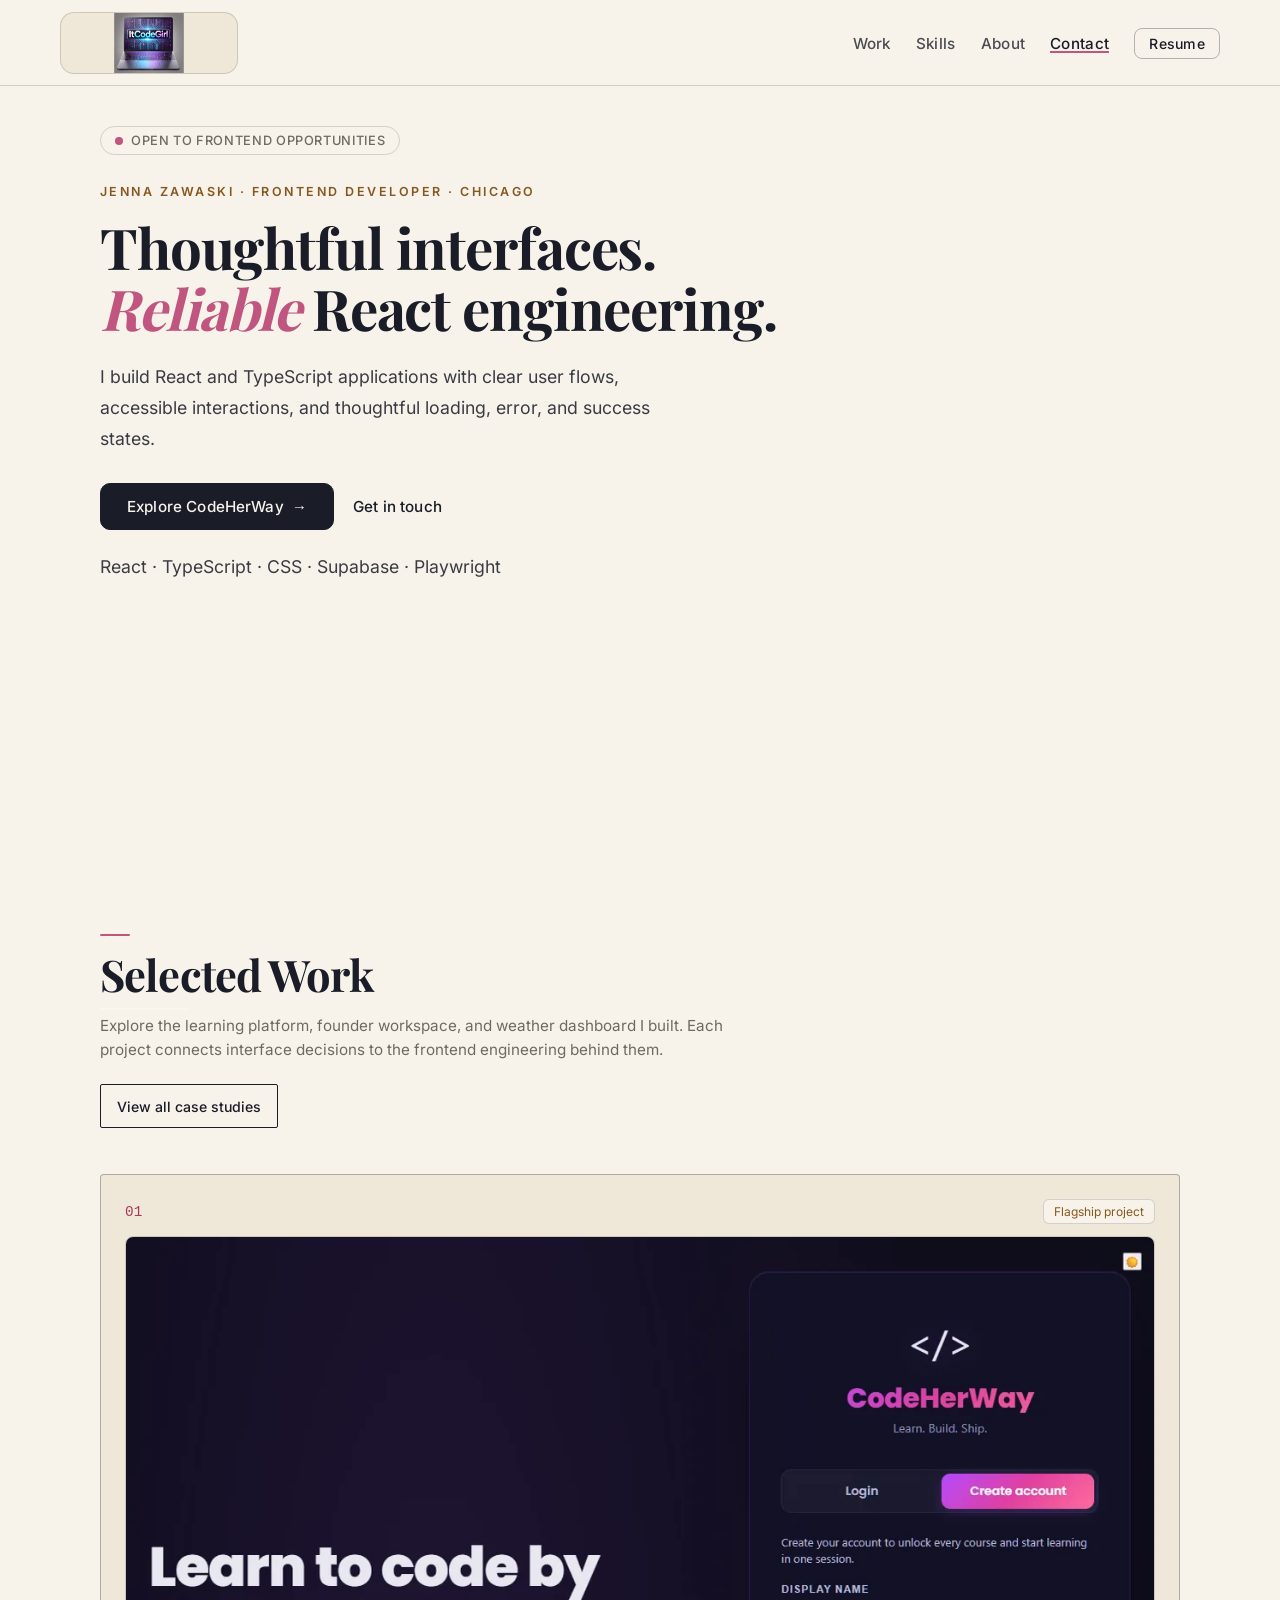
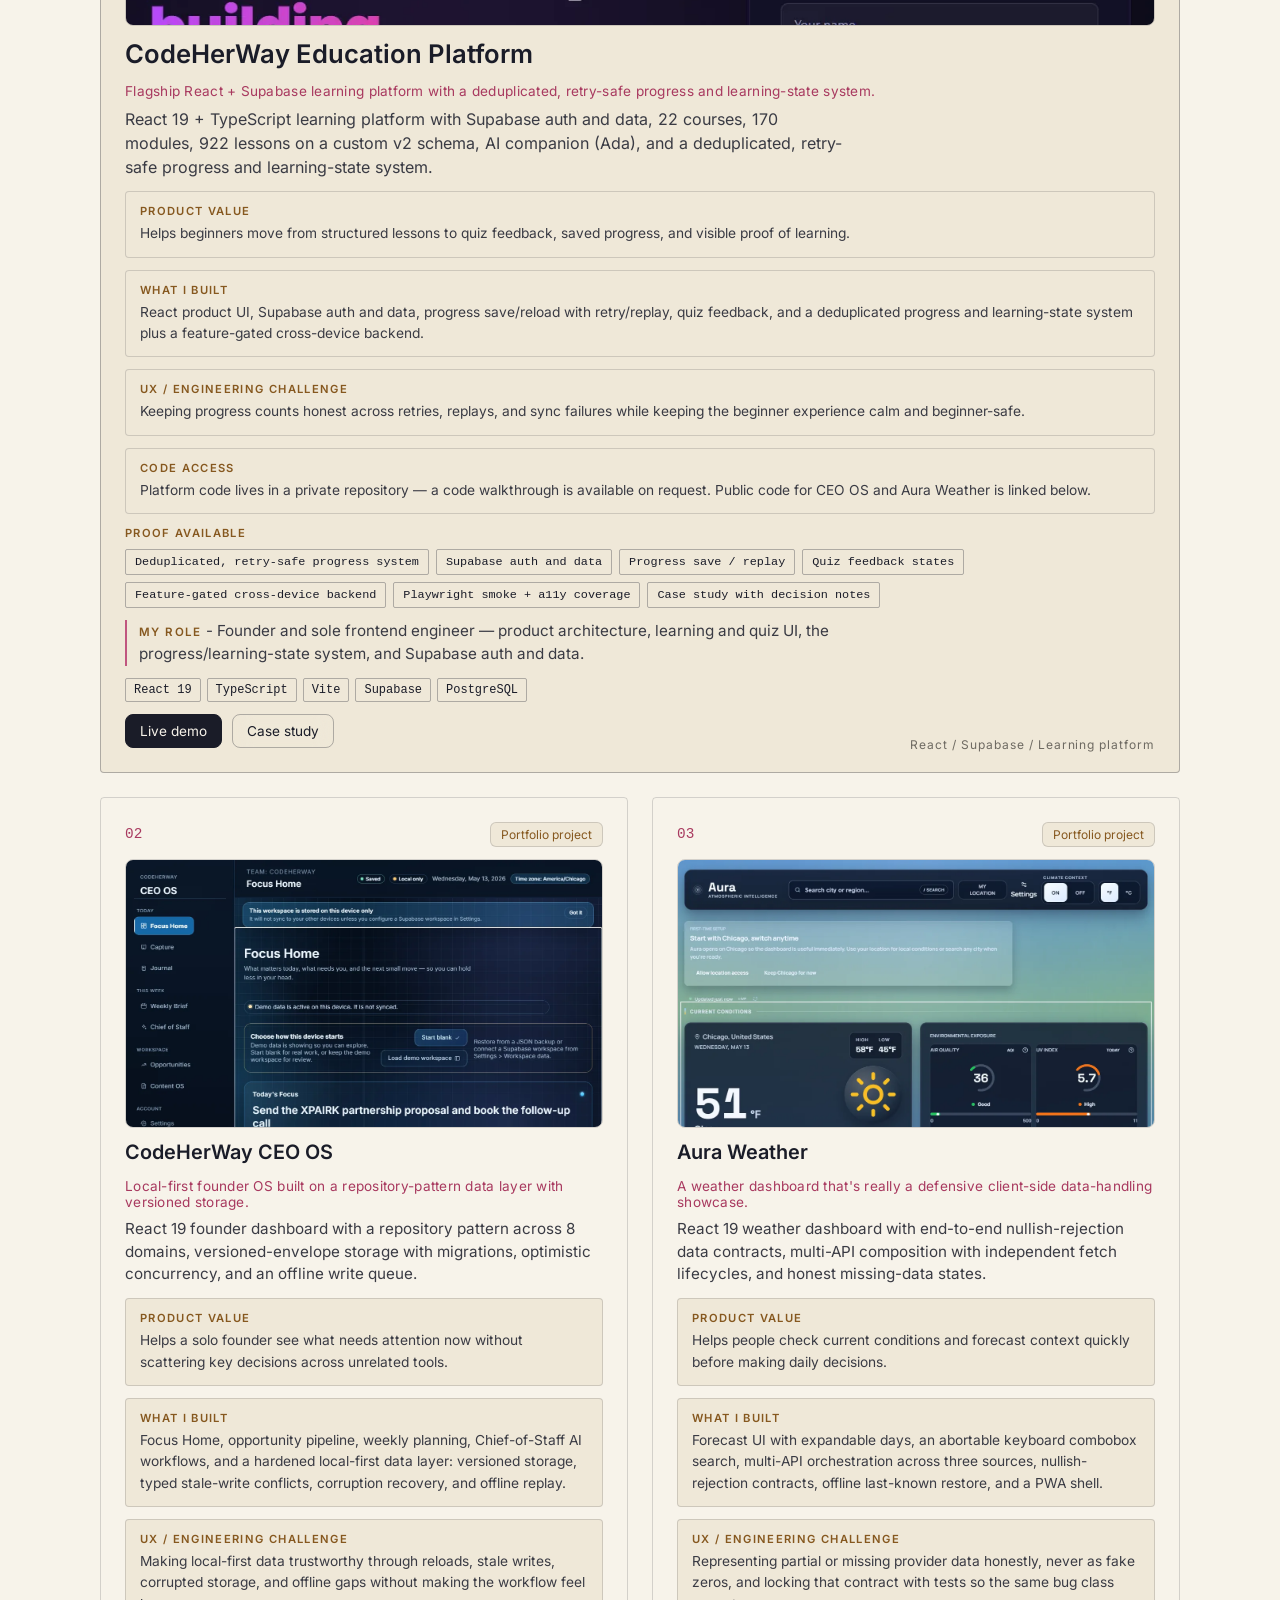
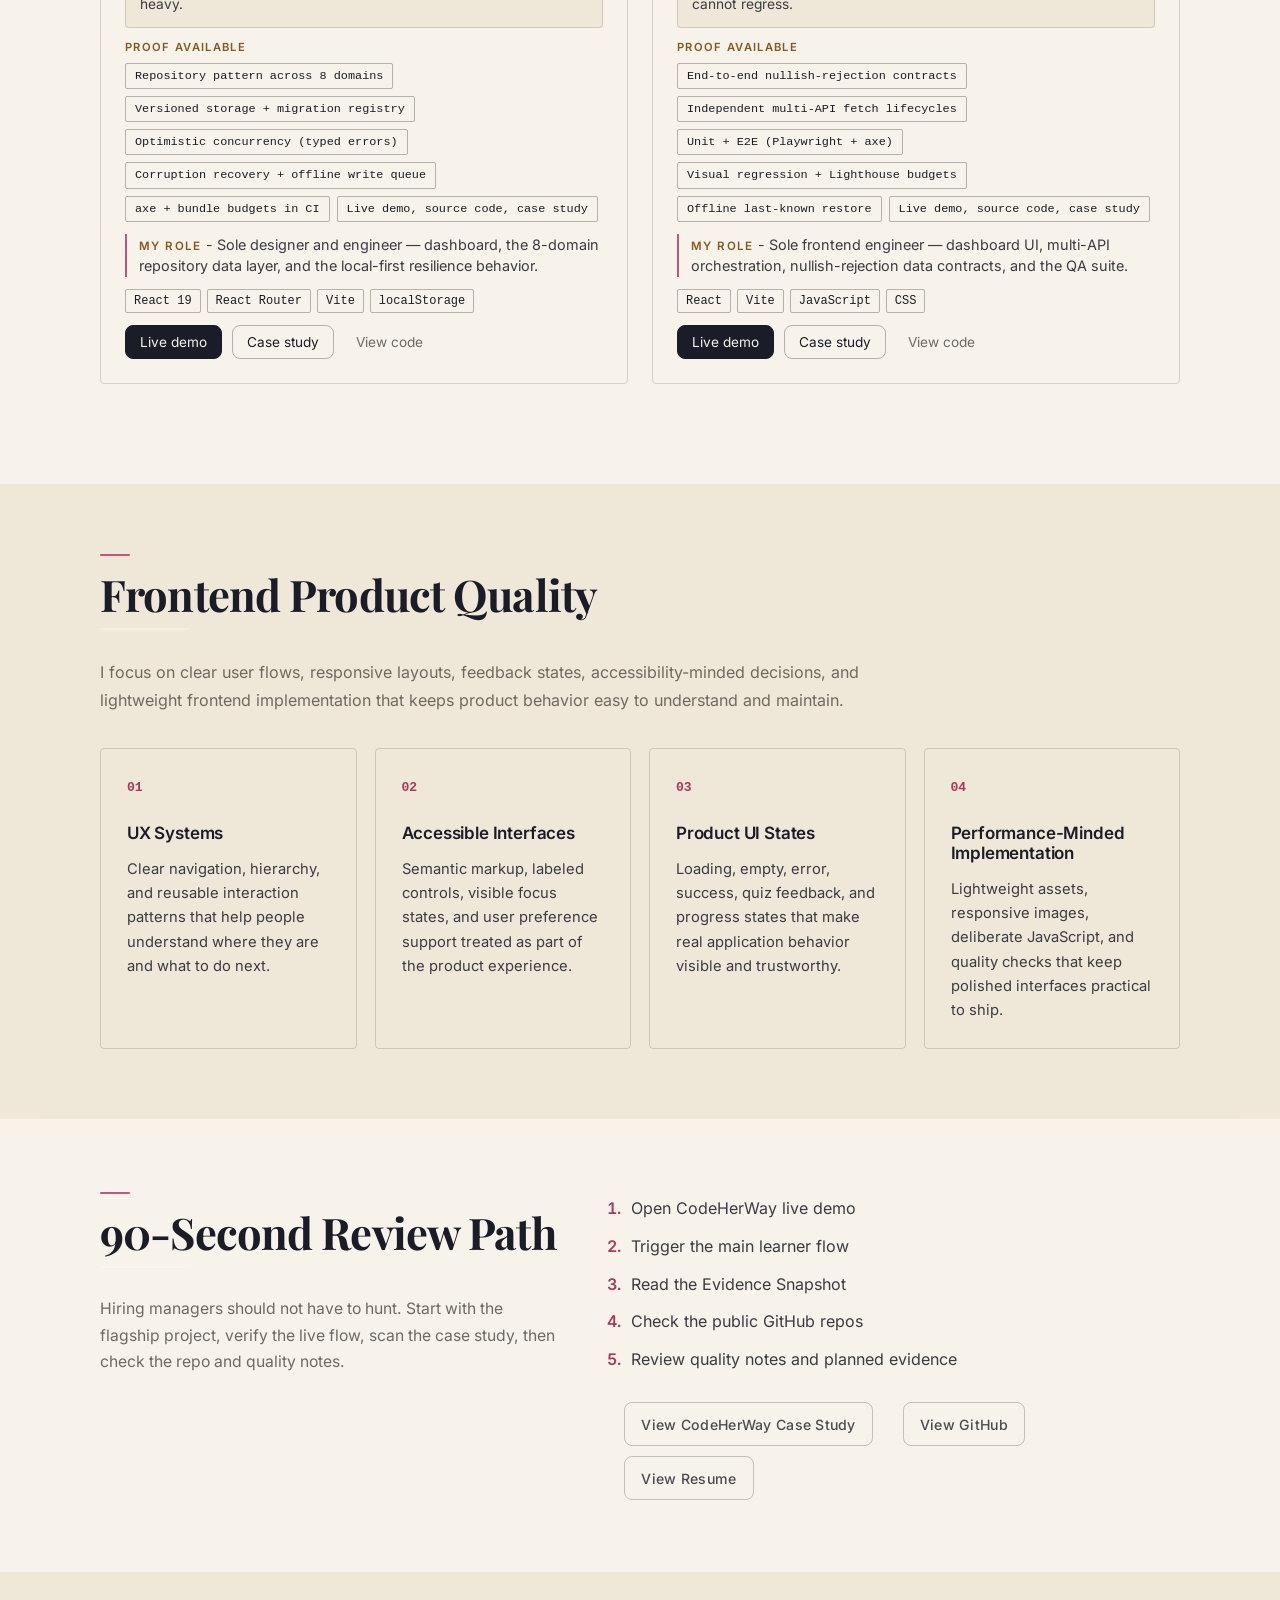
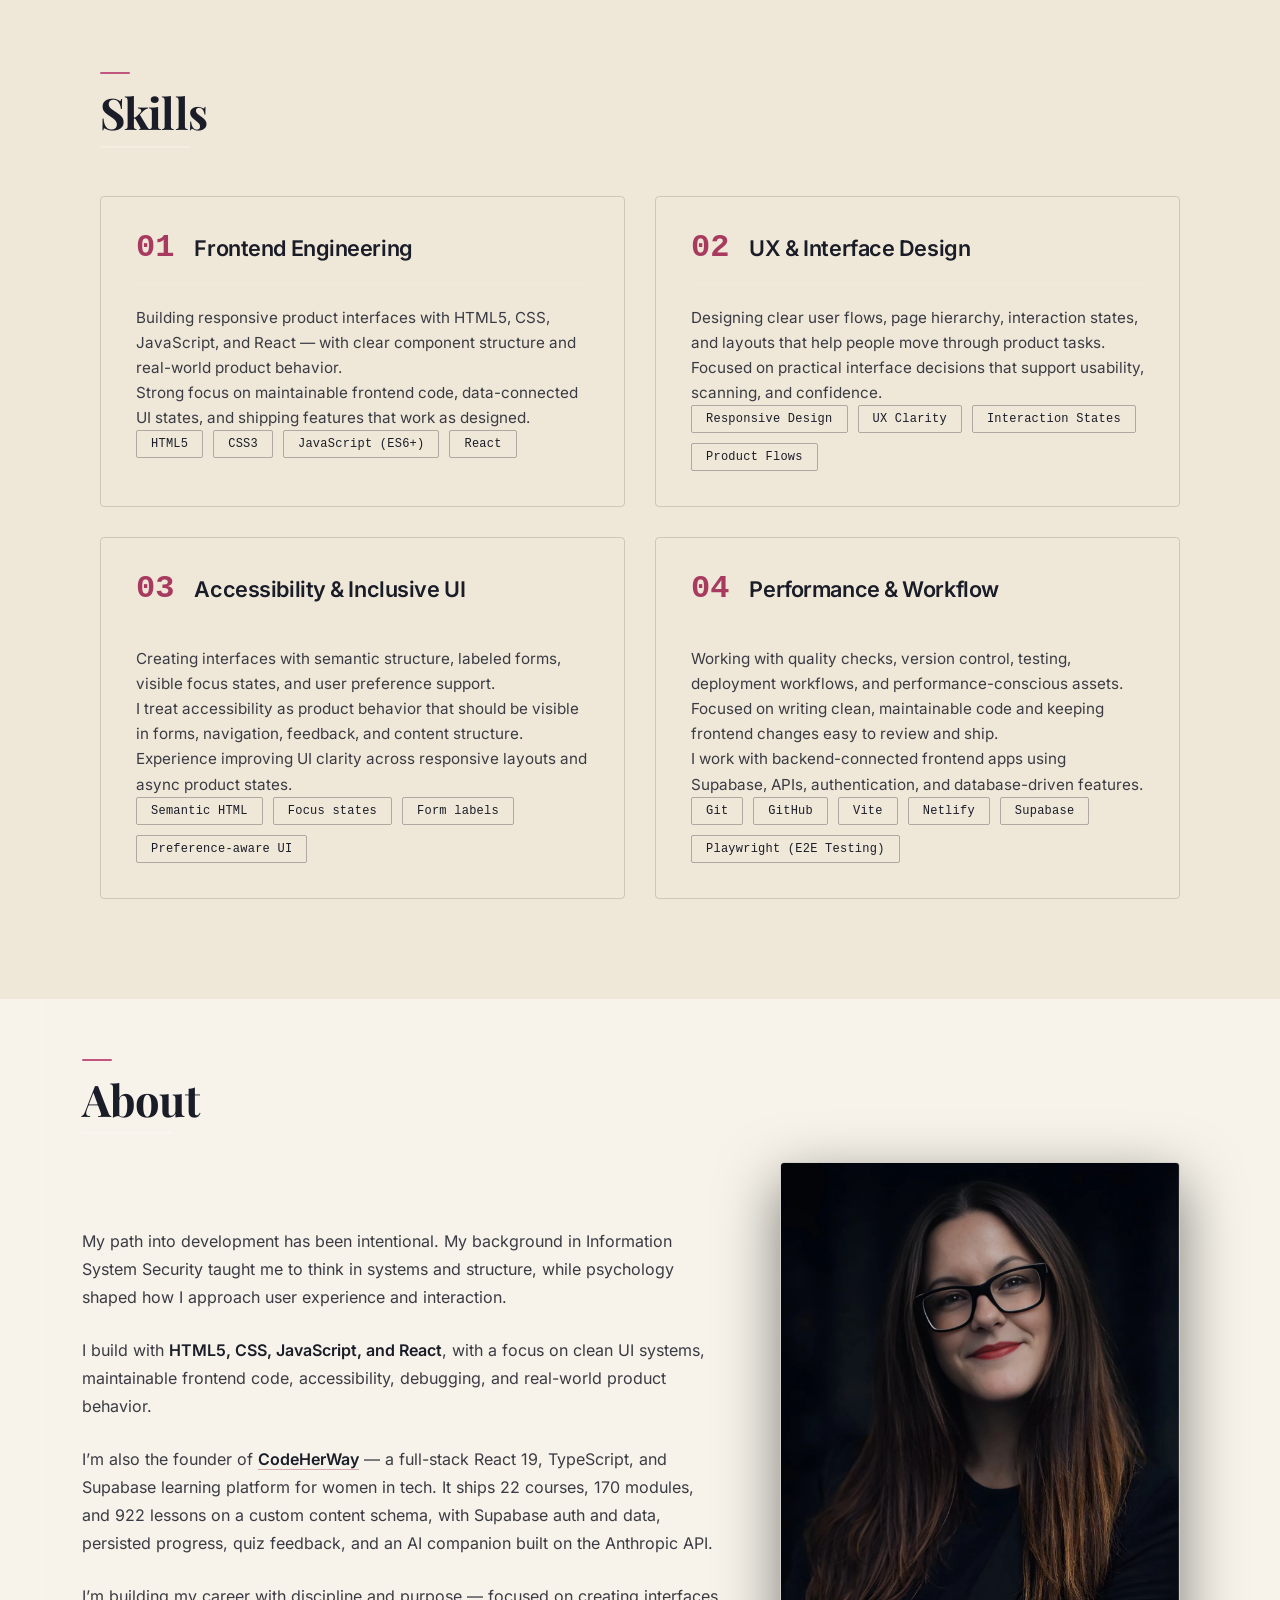
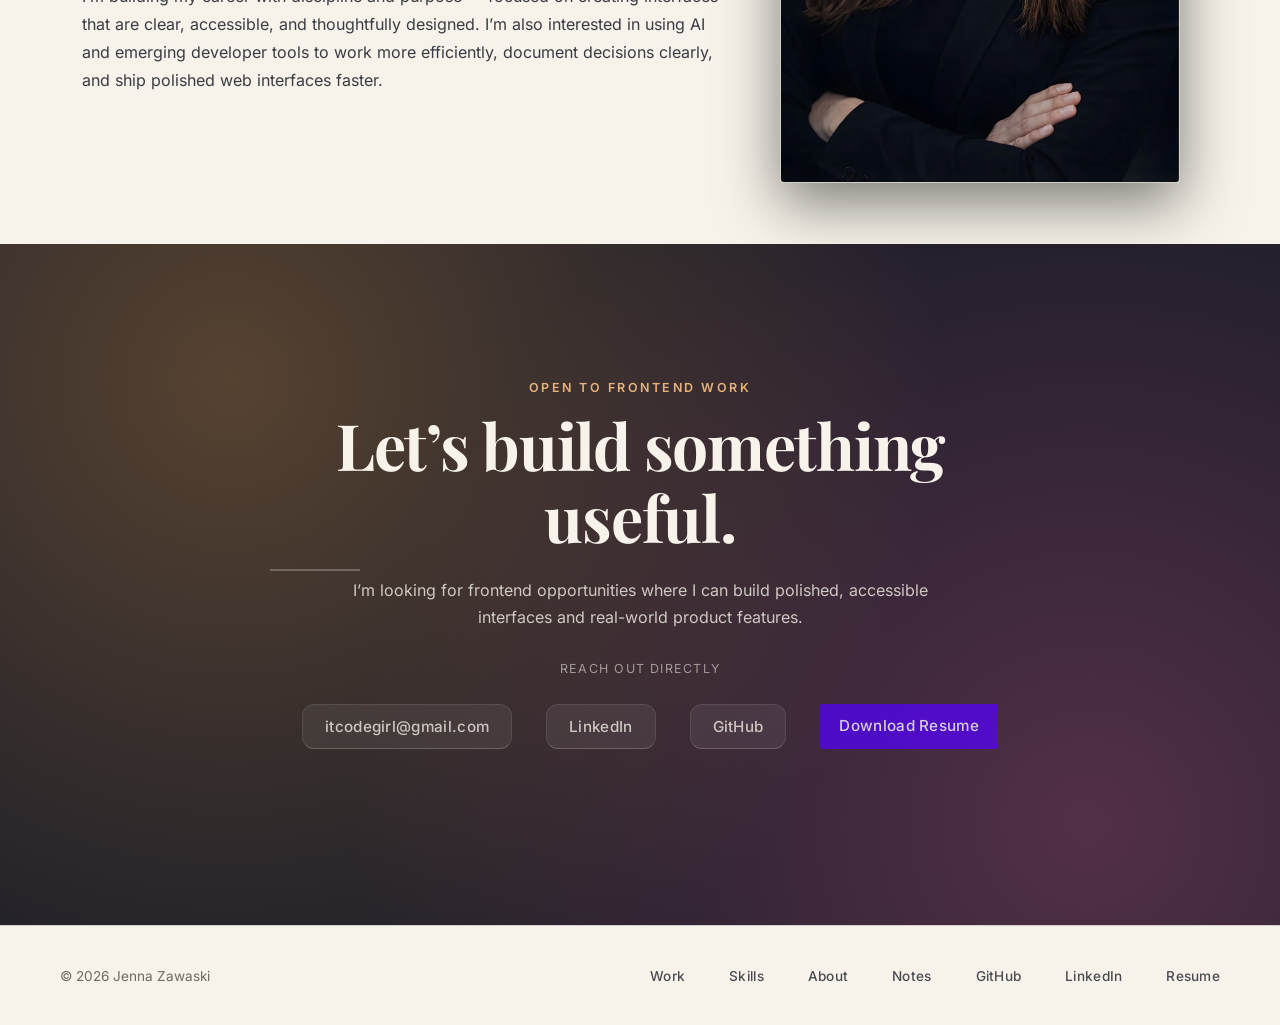
==== index.html @ dfeffdbf "Lead homepage with frontend role and CodeHerWay case study" ====
<!DOCTYPE html>
<html lang="en">

<head>
	<meta charset="UTF-8">
	<meta name="viewport" content="width=device-width, initial-scale=1.0, viewport-fit=cover">
	<meta name="description"
		content="Jenna Zawaski is a Chicago-based UX-focused frontend developer building polished, accessible product interfaces.">
	<meta name="author" content="Jenna Zawaski">
	<meta name="robots" content="index, follow">
	<link rel="canonical" href="https://itcodegirl.com/">
	<meta name="theme-color" content="#f7f3ea">
	<link rel="icon" type="image/svg+xml" href="assets/favicon.svg">

	<meta property="og:type" content="website">
	<meta property="og:title" content="Jenna Zawaski | Frontend Developer">
	<meta property="og:description"
		content="UX-focused frontend developer building polished, accessible product interfaces with real product behavior.">
	<meta property="og:url" content="https://itcodegirl.com/">
	<meta property="og:image" content="https://itcodegirl.com/assets/images/Jenna_robot_840.webp">
	<meta property="og:image:width" content="840">
	<meta property="og:image:height" content="1260">
	<meta name="twitter:card" content="summary_large_image">
	<meta name="twitter:title" content="Jenna Zawaski | Frontend Developer">
	<meta name="twitter:description"
		content="UX-focused frontend developer building polished, accessible product interfaces.">
	<meta name="twitter:image"
		content="https://itcodegirl.com/assets/images/Jenna_robot_840.webp">
	<title>Jenna Zawaski | Frontend Developer</title>

	<link rel="preload" href="assets/fonts/inter-latin-300-600.woff2" as="font" type="font/woff2" crossorigin>
	<link rel="preload" href="assets/fonts/playfair-display-latin-600-700.woff2" as="font" type="font/woff2" crossorigin>

	<script defer src="./js/projects.js"></script>
	<script defer src="./js/app.js"></script>

	<link rel="stylesheet" href="./css/fonts.css">
	<link rel="stylesheet" href="./css/styles.css">
	<link rel="stylesheet" href="./css/hero.css">
	<link rel="stylesheet" href="./css/projects.css">
	<link rel="stylesheet" href="./css/editorial.css">

	<script type="application/ld+json">
		{
			"@context": "https://schema.org",
			"@type": "Person",
			"name": "Jenna Zawaski",
			"url": "https://itcodegirl.com/",
			"jobTitle": "Frontend Developer",
			"address": {
				"@type": "PostalAddress",
				"addressLocality": "Chicago",
				"addressRegion": "IL",
				"addressCountry": "US"
			},
			"knowsAbout": [
				"Frontend Development",
				"HTML5",
				"CSS",
				"JavaScript",
				"React",
				"UX Design",
				"Responsive Interfaces",
				"Accessibility",
				"Semantic HTML",
				"API Integration",
				"Supabase"
			],
			"email": "itcodegirl@gmail.com",
			"sameAs": [
				"https://github.com/itcodegirl",
				"https://www.linkedin.com/in/jennazawaski"
			]
		}
	</script>
</head>

<body>
	<a class="skip-link" href="#main-content">Skip to main content</a>

	<div class="scroll-progress" aria-hidden="true"></div>

	<header class="site-header nav-show">
		<div class="nav-inner">
			<a class="logo" href="#main-content" aria-label="ItCodeGirl home">
				<img src="assets/images/itcodegirl-logo.webp" alt="" width="118" height="46" loading="eager" decoding="async">
			</a>
			<nav class="nav" aria-label="Primary navigation">
				<a href="#work" data-mobile-nav="primary">Work</a>
				<a href="#skills" data-mobile-nav="secondary">Skills</a>
				<a href="#about" data-mobile-nav="secondary">About</a>
				<a href="#contact" data-mobile-nav="primary">Contact</a>
				<a href="assets/JennaZawaski-Resume.pdf" class="nav-resume" data-mobile-nav="primary" download aria-label="Download Jenna Zawaski resume PDF">Resume</a>
			</nav>
		</div>
	</header>

	<main id="main-content" tabindex="-1">

		<section class="hero" aria-labelledby="hero-title">
			<div class="hero-container">
				<div class="hero-content">
					<div class="availability-badge"><span class="availability-dot" aria-hidden="true"></span>Open to frontend opportunities</div>
					<p class="hero-sub">Jenna Zawaski · Frontend developer · Chicago</p>
					<h1 id="hero-title">Thoughtful interfaces.<br><span class="em">Reliable</span> React engineering.</h1>
					<p class="hero-intro">I build React and TypeScript applications with clear user flows, accessible interactions, and thoughtful loading, error, and success states.</p>
					<div class="hero-actions">
						<a href="work/codeherway/" class="hero-cta hero-cta--primary">Explore CodeHerWay <span aria-hidden="true">→</span></a>
						<a href="#contact" class="hero-cta hero-cta--secondary">Get in touch</a>
					</div>
					<p class="hero-stack">React · TypeScript · CSS · Supabase · Playwright</p>
				</div>
				<aside class="mobile-trust-snapshot" aria-labelledby="featured-project-title">
					<p class="opening-eyebrow">Selected project / 01</p>
					<h2 id="featured-project-title">CodeHerWay</h2>
					<p class="opening-summary">A coding education platform for women in tech.</p>
					<figure class="opening-preview">
						<img src="assets/images/projects/codeherway-dashboard-640.webp" srcset="assets/images/projects/codeherway-dashboard-640.webp 640w, assets/images/projects/codeherway-dashboard-960.webp 960w" sizes="(max-width: 900px) calc(100vw - 80px), 440px" alt="CodeHerWay landing page and account creation interface" width="800" height="450" loading="eager" decoding="async">
						<figcaption>Platform landing and account creation</figcaption>
					</figure>
					<p class="opening-role">Founder &amp; sole frontend engineer</p>
					<p class="opening-built">I built the learning and quiz UI, saved progress, and Supabase authentication and data integration.</p>
					<p class="opening-challenge"><strong>The engineering challenge:</strong> keeping progress accurate across retries, replays, and sync failures.</p>
					<a class="opening-link" href="work/codeherway/">Read the CodeHerWay case study <span aria-hidden="true">↗</span></a>
				</aside>
			</div>
		</section>

		<section class="work" id="work" aria-labelledby="work-title">
			<h2 id="work-title">Selected Work</h2>
			<p class="work-intro">
				Explore the learning platform, founder workspace, and weather dashboard I built. Each project connects interface decisions to the frontend engineering behind them.
			</p>
			<a class="work-index-link" href="work/">View all case studies</a>
			<div class="work-grid" id="projectsGrid"></div>
		</section>

		<section class="product-quality" aria-labelledby="product-quality-title">
			<h2 id="product-quality-title">Frontend Product Quality</h2>
			<p class="quality-intro">
				I focus on clear user flows, responsive layouts, feedback states, accessibility-minded decisions, and lightweight frontend implementation that keeps product behavior easy to understand and maintain.
			</p>
			<div class="quality-grid">
				<article class="quality-card">
					<span class="quality-number" aria-hidden="true">01</span>
					<h3>UX Systems</h3>
					<p>Clear navigation, hierarchy, and reusable interaction patterns that help people understand where they are and what to do next.</p>
				</article>
				<article class="quality-card">
					<span class="quality-number" aria-hidden="true">02</span>
					<h3>Accessible Interfaces</h3>
					<p>Semantic markup, labeled controls, visible focus states, and user preference support treated as part of the product experience.</p>
				</article>
				<article class="quality-card">
					<span class="quality-number" aria-hidden="true">03</span>
					<h3>Product UI States</h3>
					<p>Loading, empty, error, success, quiz feedback, and progress states that make real application behavior visible and trustworthy.</p>
				</article>
				<article class="quality-card">
					<span class="quality-number" aria-hidden="true">04</span>
					<h3>Performance-Minded Implementation</h3>
					<p>Lightweight assets, responsive images, deliberate JavaScript, and quality checks that keep polished interfaces practical to ship.</p>
				</article>
			</div>
		</section>

		<section class="review-path" aria-labelledby="review-path-title">
			<div class="review-path-copy">
				<h2 id="review-path-title">90-Second Review Path</h2>
				<p>
					Hiring managers should not have to hunt. Start with the flagship project, verify the live flow, scan the case study, then check the repo and quality notes.
				</p>
			</div>
			<ol class="review-steps">
				<li>Open CodeHerWay live demo</li>
				<li>Trigger the main learner flow</li>
				<li>Read the Evidence Snapshot</li>
				<li>Check the public GitHub repos</li>
				<li>Review quality notes and planned evidence</li>
			</ol>
			<nav class="review-path-actions" aria-label="90-second review links">
				<a href="work/codeherway/">View CodeHerWay Case Study</a>
				<a href="https://github.com/itcodegirl" target="_blank" rel="noopener noreferrer">View GitHub</a>
				<a href="assets/JennaZawaski-Resume.pdf" download>View Resume</a>
			</nav>
		</section>

		<section class="skills" id="skills" aria-labelledby="skills-title">
			<h2 id="skills-title">Skills</h2>

			<div class="skills-grid">

				<div class="skill-card">
					<div class="skill-header">
						<span class="skill-number" aria-hidden="true">01</span>
						<h3>Frontend Engineering</h3>
					</div>
					<div class="skill-content">
						<p>
							Building responsive product interfaces with HTML5, CSS, JavaScript, and React — with clear component structure and real-world product behavior.
						</p>
						<p>Strong focus on maintainable frontend code, data-connected UI states, and shipping features that work as designed.</p>
						<div class="skill-tags">
							<span>HTML5</span>
							<span>CSS3</span>
							<span>JavaScript (ES6+)</span>
							<span>React</span>
						</div>
					</div>
				</div>

				<div class="skill-card">
					<div class="skill-header">
						<span class="skill-number" aria-hidden="true">02</span>
						<h3>UX &amp; Interface Design</h3>
					</div>
					<div class="skill-content">
						<p>
							Designing clear user flows, page hierarchy, interaction states, and layouts that help people move through product tasks.
						</p>
						<p>Focused on practical interface decisions that support usability, scanning, and confidence.</p>
						<div class="skill-tags">
							<span>Responsive Design</span>
							<span>UX Clarity</span>
							<span>Interaction States</span>
							<span>Product Flows</span>
						</div>
					</div>
				</div>

				<div class="skill-card">
					<div class="skill-header">
						<span class="skill-number" aria-hidden="true">03</span>
						<h3>Accessibility &amp; Inclusive UI</h3>
					</div>
					<div class="skill-content">
						<p>Creating interfaces with semantic structure, labeled forms, visible focus states, and user preference support.
						</p>
						<p>I treat accessibility as product behavior that should be visible in forms, navigation, feedback, and content structure.</p>
						<p>Experience improving UI clarity across responsive layouts and async product states.</p>
						<div class="skill-tags">
							<span>Semantic HTML</span>
							<span>Focus states</span>
							<span>Form labels</span>
							<span>Preference-aware UI</span>
						</div>
					</div>
				</div>

				<div class="skill-card">
					<div class="skill-header">
						<span class="skill-number" aria-hidden="true">04</span>
						<h3>Performance &amp; Workflow</h3>
					</div>
					<div class="skill-content">
						<p>
							Working with quality checks, version control, testing, deployment workflows, and performance-conscious assets.
						</p>
						<p>Focused on writing clean, maintainable code and keeping frontend changes easy to review and ship.</p>
						<p>I work with backend-connected frontend apps using Supabase, APIs, authentication, and database-driven features.</p>
						<div class="skill-tags">
							<span>Git</span>
							<span>GitHub</span>
							<span>Vite</span>
							<span>Netlify</span>
							<span>Supabase</span>
							<span>Playwright (E2E Testing)</span>
						</div>
					</div>
				</div>
			</div>
		</section>

		<section class="about" id="about" aria-labelledby="about-title">
			<h2 id="about-title">About</h2>

			<div class="about-container">
				<div class="about-content">
					<p class="about-text">
						My path into development has been intentional.
						My background in Information System Security taught me to
						think in systems and structure, while psychology shaped how I approach user experience and interaction.
					</p>

					<p class="about-text">
						I build with <strong>HTML5, CSS, JavaScript, and React</strong>, with a focus on clean UI systems,
						maintainable frontend code, accessibility, debugging, and real-world product behavior.
					</p>

					<p class="about-text">
						I’m also the founder of <a href="https://codeherway-platform.vercel.app/" target="_blank" rel="noopener noreferrer" class="about-link"><strong>CodeHerWay</strong></a> — a full-stack React 19, TypeScript, and Supabase learning platform for women in tech. It ships 22 courses, 170 modules, and 922 lessons on a custom content schema, with Supabase auth and data, persisted progress, quiz feedback, and an AI companion built on the Anthropic API.
					</p>

					<p class="about-text">
						I’m building my career with discipline and purpose — focused on creating interfaces that are clear, accessible, and thoughtfully designed. I’m also interested in using AI and emerging developer tools to work more efficiently, document decisions clearly, and ship polished web interfaces faster.
					</p>
				</div>

				<div class="about-image">
					<picture>
						<source srcset="assets/headshot.webp" type="image/webp">
						<img src="assets/headshot.png" alt="Jenna Zawaski" width="1286" height="2000" loading="lazy" decoding="async">
					</picture>
				</div>
			</div>
		</section>

		<section class="contact" id="contact" aria-labelledby="contact-title">
			<div class="contact-card">
				<p class="contact-eyebrow">Open to frontend work</p>
				<h2 id="contact-title">Let’s build something useful.</h2>
				<p class="contact-copy">
					I’m looking for frontend opportunities where I can build polished, accessible interfaces and real-world
					product features.
				</p>

				<p class="contact-divider">Reach out directly</p>

				<nav class="contact-links" aria-label="Direct contact links">
					<a href="mailto:itcodegirl@gmail.com" class="contact-link" aria-label="Email itcodegirl@gmail.com">itcodegirl@gmail.com</a>
					<a href="https://www.linkedin.com/in/jennazawaski" target="_blank" rel="noopener noreferrer"
						class="contact-link" aria-label="Visit Jenna Zawaski on LinkedIn">LinkedIn</a>
					<a href="https://github.com/itcodegirl" target="_blank" rel="noopener noreferrer" class="contact-link"
						aria-label="Visit Jenna Zawaski on GitHub">GitHub</a>
					<a href="assets/JennaZawaski-Resume.pdf" class="contact-link contact-link--resume" download aria-label="Download resume PDF">Download Resume</a>
				</nav>
			</div>
		</section>

	</main>

	<footer class="site-footer">
		<div class="footer-inner">
			<p class="footer-copy">© 2026 Jenna Zawaski</p>
			<nav class="footer-links" aria-label="Footer navigation">
				<a href="work/">Work</a>
				<a href="#skills">Skills</a>
				<a href="#about">About</a>
				<a href="notes/">Notes</a>
				<a href="https://github.com/itcodegirl" target="_blank" rel="noopener noreferrer">GitHub</a>
				<a href="https://www.linkedin.com/in/jennazawaski" target="_blank" rel="noopener noreferrer">LinkedIn</a>
				<a href="assets/JennaZawaski-Resume.pdf" download>Resume</a>
			</nav>
		</div>
	</footer>
</body>

</html>
---- css/fonts.css ----
@font-face {
	font-family: 'Inter';
	font-style: normal;
	font-weight: 300 600;
	font-display: swap;
	src: url('../assets/fonts/inter-latin-300-600.woff2') format('woff2');
	unicode-range: U+0000-00FF, U+0131, U+0152-0153, U+02BB-02BC, U+02C6, U+02DA, U+02DC,
		U+0304, U+0308, U+0329, U+2000-206F, U+20AC, U+2122, U+2191, U+2193, U+2212,
		U+2215, U+FEFF, U+FFFD;
}

@font-face {
	font-family: 'Playfair Display';
	font-style: normal;
	font-weight: 600 700;
	font-display: swap;
	src: url('../assets/fonts/playfair-display-latin-600-700.woff2') format('woff2');
	unicode-range: U+0000-00FF, U+0131, U+0152-0153, U+02BB-02BC, U+02C6, U+02DA, U+02DC,
		U+0304, U+0308, U+0329, U+2000-206F, U+20AC, U+2122, U+2191, U+2193, U+2212,
		U+2215, U+FEFF, U+FFFD;
}
---- css/styles.css ----
/* =============================================================
   Design tokens
   ----------------------------------------------------------------
   One primary accent (purple). Hover and active states are
   intentionally distinct: hover = soft glow, active = solid
   accent + underline. Surfaces and text levels are exposed as
   tokens so future work can adjust the palette in one place.
   ============================================================= */
:root {
	--header-height: 86px;
	--hero-header-gap: 40px;

	/* Brand */
	--accent: #c084fc;
	--accent-rgb: 192, 132, 252;
	--accent-deep-rgb: 168, 85, 247;
	--accent-soft: rgba(var(--accent-rgb), 0.12);
	--accent-strong: rgba(var(--accent-rgb), 0.5);

	/* Status */
	--success: #4ade80;
	--success-rgb: 74, 222, 128;
	--danger: #f87171;
	--danger-rgb: 248, 113, 113;

	/* Background */
	--bg-base: #0e0e12;
	--bg-elevated: rgba(20, 20, 25, 0.95);

	/* Surfaces */
	--surface-1: rgba(255, 255, 255, 0.03);
	--surface-2: rgba(255, 255, 255, 0.06);
	--surface-3: rgba(255, 255, 255, 0.1);

	/* Borders */
	--border-subtle: rgba(255, 255, 255, 0.1);
	--border-strong: rgba(255, 255, 255, 0.2);

	/* Text */
	--text-primary: #ffffff;
	--text-secondary: rgba(255, 255, 255, 0.72);
	--text-muted: rgba(255, 255, 255, 0.55);

	/* Focus */
	--focus-ring: var(--accent);
}

* {
	margin: 0;
	padding: 0;
	box-sizing: border-box;
}

html,
body {
	scroll-behavior: smooth;
}

body {
	background: var(--bg-base);
	color: var(--text-primary);
	font-family: 'Inter', sans-serif;
	overflow-x: hidden;
}

.skip-link {
	position: fixed;
	top: 16px;
	left: 16px;
	z-index: 10000;
	padding: 10px 14px;
	border-radius: 10px;
	background: #ffffff;
	color: #0e0e12;
	font-weight: 700;
	text-decoration: none;
	transform: translateY(-150%);
	transition: transform 0.2s ease;
}

.skip-link:focus-visible {
	transform: translateY(0);
}

/* Programmatic focus from the skip link — keep a visible indicator */
#main-content:focus-visible {
	outline: 2px solid var(--focus-ring);
	outline-offset: 4px;
	border-radius: 8px;
}

.site-header {
	position: fixed;
	top: 0;
	width: 100%;
	height: var(--header-height);
	padding: 12px 60px;
	padding-left: max(60px, env(safe-area-inset-left));
	padding-right: max(60px, env(safe-area-inset-right));
	backdrop-filter: blur(14px);
	background: rgba(10, 10, 14, 0.45);
	border-bottom: 1px solid rgba(255, 255, 255, 0.06);
	z-index: 50;
	transition: transform 0.35s ease;
}

.site-header.nav-hidden {
	transform: translateY(-100%);
}

.site-header:focus-within {
	transform: translateY(0);
}

/* Active is intentionally distinct from hover: white text plus a
   small accent underline so users know which section they are in. */
nav a.nav-active {
	opacity: 1;
	color: var(--text-primary);
	text-shadow: none;
	box-shadow: inset 0 -2px 0 var(--accent);
}

.nav-inner {
	max-width: 1200px;
	margin: auto;
	height: 100%;
	display: flex;
	justify-content: space-between;
	align-items: center;
}

.site-header .logo {
	display: inline-flex;
	align-items: center;
	justify-content: center;
	width: 178px;
	height: 62px;
	border: 1px solid rgba(255, 255, 255, 0.16);
	border-radius: 14px;
	overflow: hidden;
	background: rgba(255, 255, 255, 0.05);
	box-shadow: 0 10px 28px rgba(0, 0, 0, 0.28);
	transition: border-color 0.2s ease, box-shadow 0.2s ease, transform 0.2s ease;
	flex: 0 0 auto;
}

.site-header .logo > img {
	width: 100%;
	height: 100%;
	max-width: 100%;
	max-height: 100%;
	display: block;
	object-fit: contain;
	object-position: center;
	transform: scale(1.16);
}

.site-header .logo:hover,
.site-header .logo:focus-visible {
	border-color: rgba(192, 132, 252, 0.5);
	box-shadow: 0 12px 32px rgba(0, 0, 0, 0.34), 0 0 18px rgba(192, 132, 252, 0.16);
	transform: translateY(-1px);
}

nav a {
	margin-left: 20px;
	color: white;
	opacity: 0.8;
	text-decoration: none;
	font-weight: 500;
	transition: opacity 0.2s ease, text-shadow 0.2s ease;
	font-size: 0.95rem;
	letter-spacing: 0.02em;
}



nav a:hover {
	opacity: 1;
	text-shadow: 0 0 12px rgba(var(--accent-rgb), 0.4);
}

nav a:focus-visible {
	opacity: 1;
	text-shadow: 0 0 12px rgba(192, 132, 252, 0.4);
}

.nav-resume {
	padding: 6px 14px;
	border: 1px solid rgba(192, 132, 252, 0.45);
	border-radius: 8px;
	color: #c084fc !important;
	opacity: 1 !important;
	font-size: 0.88rem !important;
	transition: background 0.2s ease, border-color 0.2s ease, box-shadow 0.2s ease !important;
}

.nav-resume:hover {
	background: rgba(192, 132, 252, 0.1);
	border-color: rgba(192, 132, 252, 0.7);
	box-shadow: 0 0 16px rgba(192, 132, 252, 0.2);
	text-shadow: none !important;
}

.contact-link--resume {
	border-color: rgba(192, 132, 252, 0.45);
	color: #c084fc;
}

section {
	padding: 100px 60px;
	max-width: 1200px;
	margin: auto;
	position: relative;
	z-index: 2;
	scroll-margin-top: 100px;
}

main {
	padding-left: env(safe-area-inset-left);
	padding-right: env(safe-area-inset-right);
}

section h2 {
	letter-spacing: -0.03em;
	line-height: 1;
}


section:first-of-type {
	padding-top: calc(var(--header-height) + var(--hero-header-gap));
	/* hero breathing room */
}

.work {
	padding-top: 80px;
	/* tighter after hero */
}

.work h2 {
	margin-bottom: 20px;
}

.work-grid {
	margin-top: 40px;
}

.mobile-trust-snapshot {
	display: none;
}

.mobile-trust-eyebrow,
.contact-eyebrow {
	letter-spacing: 0.16em;
	text-transform: uppercase;
}

.mobile-trust-chips,
.mobile-trust-links {
	display: flex;
	flex-wrap: wrap;
	list-style: none;
}

.mobile-trust-links a {
	display: inline-flex;
	align-items: center;
	justify-content: center;
	min-height: 44px;
	text-decoration: none;
}

.product-quality {
	padding-top: 70px;
	padding-bottom: 70px;
}

.quality-intro {
	max-width: 760px;
	color: rgba(255, 255, 255, 0.74);
	font-size: 1rem;
	line-height: 1.75;
	margin: 0 0 34px;
}

.quality-grid {
	display: grid;
	grid-template-columns: repeat(4, minmax(0, 1fr));
	gap: 18px;
}

.quality-card {
	min-height: 245px;
	padding: 26px;
	border: 1px solid var(--border-subtle);
	border-radius: 16px;
	background:
		linear-gradient(180deg, rgba(255, 255, 255, 0.055), rgba(255, 255, 255, 0.025)),
		var(--surface-1);
	transition: background 0.3s ease, border-color 0.3s ease, transform 0.3s ease;
}

.quality-card:hover {
	background: rgba(255, 255, 255, 0.065);
	border-color: rgba(255, 255, 255, 0.18);
	transform: translateY(-4px);
}

.quality-number {
	display: inline-flex;
	margin-bottom: 28px;
	font-family: 'Courier New', monospace;
	font-size: 0.82rem;
	font-weight: 700;
	color: rgba(192, 132, 252, 0.86);
}

.quality-card h3 {
	margin: 0 0 14px;
	font-size: 1.06rem;
	letter-spacing: -0.01em;
}

.quality-card p {
	margin: 0;
	color: rgba(255, 255, 255, 0.7);
	font-size: 0.92rem;
	line-height: 1.65;
}

.evidence,
.review-path {
	padding-top: 72px;
	padding-bottom: 72px;
	border-top: 1px solid rgba(255, 255, 255, 0.08);
}

.evidence-intro,
.review-path-copy p {
	max-width: 720px;
	color: rgba(255, 255, 255, 0.68);
	font-size: 0.98rem;
	line-height: 1.7;
}

.evidence-grid {
	display: grid;
	grid-template-columns: repeat(4, minmax(0, 1fr));
	gap: 18px;
	margin-top: 42px;
}

.evidence-card {
	display: grid;
	gap: 12px;
	padding: 22px;
	border: 1px solid rgba(255, 255, 255, 0.1);
	border-radius: 14px;
	background: rgba(255, 255, 255, 0.04);
}

.evidence-card h3 {
	font-size: 1rem;
	line-height: 1.3;
	color: rgba(255, 255, 255, 0.92);
}

.evidence-card p {
	color: rgba(255, 255, 255, 0.68);
	font-size: 0.9rem;
	line-height: 1.65;
}

.review-path {
	display: grid;
	grid-template-columns: minmax(0, 0.8fr) minmax(280px, 1fr);
	gap: 44px;
	align-items: start;
}

.review-steps {
	display: grid;
	gap: 12px;
	margin: 4px 0 0;
	padding-left: 1.3rem;
}

.review-steps li {
	padding-left: 6px;
	color: rgba(255, 255, 255, 0.76);
	line-height: 1.6;
}

.review-steps li::marker {
	color: #d8b4fe;
	font-weight: 700;
}

.review-path-actions {
	grid-column: 2;
	display: flex;
	flex-wrap: wrap;
	gap: 10px;
	margin-top: -18px;
}

.review-path-actions a {
	display: inline-flex;
	align-items: center;
	justify-content: center;
	min-height: 44px;
	padding: 10px 16px;
	border-radius: 8px;
	border: 1px solid rgba(192, 132, 252, 0.35);
	background: rgba(192, 132, 252, 0.12);
	color: white;
	font-size: 0.88rem;
	font-weight: 500;
	text-decoration: none;
	transition: background 0.2s ease, border-color 0.2s ease, transform 0.2s ease;
}

.review-path-actions a:hover,
.review-path-actions a:focus-visible {
	background: rgba(192, 132, 252, 0.22);
	border-color: rgba(192, 132, 252, 0.55);
	transform: translateY(-2px);
}

section h2 {
	font-family: 'Playfair Display', serif;
	font-size: 3rem;
	margin-bottom: 40px;
	background: linear-gradient(90deg, #ffffff, #d7d7d7);
	background-clip: text;
	-webkit-background-clip: text;
	-webkit-text-fill-color: transparent;
	position: relative;
}

section h2::after {
	content: "";
	position: absolute;
	left: 0;
	bottom: -12px;
	width: 90px;
	height: 2px;
	background: rgba(255, 255, 255, 0.25);
}

.skills-grid {
	display: grid;
	grid-template-columns: repeat(2, 1fr);
	gap: 30px;
	margin-top: 60px;
}

.skill-card {
	background: var(--surface-1);
	border: 1px solid var(--border-subtle);
	border-radius: 16px;
	padding: 35px;
	transition: background 0.3s ease, border-color 0.3s ease, transform 0.3s ease;
	position: relative;
	overflow: hidden;
}

.skill-card::before {
	content: "";
	position: absolute;
	top: 0;
	left: 0;
	width: 4px;
	height: 100%;
	background: linear-gradient(180deg, rgba(255, 255, 255, 0.6), rgba(255, 255, 255, 0.1));
	opacity: 0;
	transition: opacity 0.3s ease;
}

.skill-card:hover {
	background: rgba(255, 255, 255, 0.06);
	border-color: rgba(255, 255, 255, 0.2);
	transform: translateY(-4px);
}

.skill-card:hover::before {
	opacity: 1;
}

.skill-header {
	display: flex;
	align-items: center;
	gap: 20px;
	margin-bottom: 20px;
	padding-bottom: 20px;
	border-bottom: 1px solid rgba(255, 255, 255, 0.08);
}

.skill-number {
	font-family: 'Courier New', monospace;
	font-size: 2rem;
	font-weight: 700;
	color: rgba(255, 255, 255, 0.52);
	line-height: 1;
}

.skill-card h3 {
	font-family: 'Inter', sans-serif;
	font-size: 1.35rem;
	font-weight: 600;
	margin: 0;
	letter-spacing: -0.02em;
}

.skill-content p {
	line-height: 1.65;
	color: rgba(255, 255, 255, 0.75);
	font-size: 0.95rem;
}

.skill-tags {
	display: flex;
	flex-wrap: wrap;
	gap: 10px;
}

.skill-tags span {
	background: rgba(255, 255, 255, 0.08);
	border: 1px solid rgba(255, 255, 255, 0.12);
	padding: 6px 14px;
	border-radius: 6px;
	font-size: 0.8rem;
	font-weight: 500;
	color: rgba(255, 255, 255, 0.85);
	font-family: 'Courier New', monospace;
	letter-spacing: 0.02em;
	transition: background 0.2s ease, border-color 0.2s ease, color 0.2s ease;
}

.skill-tags span:hover {
	background: rgba(255, 255, 255, 0.12);
	border-color: rgba(255, 255, 255, 0.25);
	color: white;
}

.about {
	padding-top: 60px;
	padding-bottom: 40px;
	margin-bottom: 0;
	border-left: 2px solid rgba(255, 255, 255, 0.12);
	padding-left: 40px;
}

.about-container {
	display: grid;
	grid-template-columns: 1fr 400px;
	gap: 60px;
	align-items: start;
}

.about-content {
	max-width: 750px;
}

.about-text {
	line-height: 1.75;
	color: #d1d1d1;
	margin-bottom: 25px;
}

.about-image {
	position: relative;
	width: 100%;
	max-width: 400px;
}

.about-image img {
	width: 100%;
	height: auto;
	object-fit: contain;
	border-radius: 18px;
	border: 1px solid rgba(255, 255, 255, 0.13);
	box-shadow: 0 20px 60px rgba(0, 0, 0, 0.5);
	transition: transform 0.3s ease, box-shadow 0.3s ease;
	display: block;
}

.about-image img:hover {
	transform: translateY(-5px);
	box-shadow: 0 25px 70px rgba(0, 0, 0, 0.7);
}

.contact {
	border-top: 1px solid rgba(255, 255, 255, 0.08);
	padding-top: 60px;
	padding-bottom: 100px;
	margin-top: 20px;
	padding: 80px 60px 120px;
}

.contact-card {
	max-width: 820px;
	margin: 0 auto;
	text-align: center;
	padding: 56px 40px;
	border-radius: 28px;
	background:
		linear-gradient(135deg, rgba(168, 85, 247, 0.12), rgba(13, 148, 136, 0.06)),
		rgba(255, 255, 255, 0.035);
	border: 1px solid rgba(255, 255, 255, 0.1);
	box-shadow: 0 30px 90px rgba(0, 0, 0, 0.45);
}

.contact-copy {
	max-width: 620px;
	margin: 0 auto 30px;
	color: rgba(255, 255, 255, 0.68);
	line-height: 1.7;
}

.contact-eyebrow {
	margin-bottom: 14px;
	font-size: 0.78rem;
	letter-spacing: 0.14em;
	text-transform: uppercase;
	color: #c084fc;
}

.contact h2 {
	text-align: center;
	line-height: 1.25;
	padding-bottom: 6px;
	margin-bottom: 18px;
	line-height: 1.12;
	font-size: clamp(2.6rem, 5vw, 4.4rem);
}

.contact-links {
	display: flex;
	justify-content: center;
	gap: 14px;
	flex-wrap: wrap;
}

.contact-link {
	padding: 12px 22px;
	border-radius: 12px;
	background: rgba(255, 255, 255, 0.09);
	border: 1px solid rgba(255, 255, 255, 0.12);
	text-decoration: none;
	color: white;
	transition: background 0.25s ease, border-color 0.25s ease, transform 0.25s ease, box-shadow 0.25s ease;
}

.contact-link:hover {
	background: rgba(255, 255, 255, 0.15);
	transform: translateY(-3px);
}

.project-link-btn,
.contact-link {
	backdrop-filter: blur(10px);
}

.project-link-btn:hover,
.contact-link:hover {
	box-shadow: 0 0 24px rgba(192, 132, 252, 0.18);
}




.scroll-progress {
	position: fixed;
	top: 0;
	left: 0;
	height: 3px;
	background: linear-gradient(90deg, #c084fc, #818cf8);
	z-index: 999;
	transform-origin: left;
	transform: scaleX(0);
}

.availability-badge {
	display: inline-flex;
	align-items: center;
	gap: 8px;
	padding: 6px 14px;
	margin-bottom: 26px;
	border-radius: 999px;
	border: 1px solid rgba(74, 222, 128, 0.35);
	background: rgba(74, 222, 128, 0.07);
	color: rgba(74, 222, 128, 0.9);
	font-size: 0.8rem;
	font-weight: 500;
	letter-spacing: 0.05em;
	text-transform: uppercase;
}

.availability-dot {
	width: 8px;
	height: 8px;
	border-radius: 50%;
	background: #4ade80;
	flex-shrink: 0;
	animation: pulse-dot 2.2s ease-in-out infinite;
}

@keyframes pulse-dot {
	0%, 100% {
		box-shadow: 0 0 0 0 rgba(74, 222, 128, 0.5);
	}
	50% {
		box-shadow: 0 0 0 6px rgba(74, 222, 128, 0);
	}
}

@media (prefers-reduced-motion: reduce) {
	.availability-dot {
		animation: none;
	}
}

@media (max-width: 900px) {
	.availability-badge {
		margin-inline: auto;
	}
}

.about-link {
	color: inherit;
	text-decoration: underline;
	text-decoration-color: rgba(192, 132, 252, 0.5);
	text-underline-offset: 3px;
	transition: text-decoration-color 0.2s ease;
}

.about-link:hover {
	text-decoration-color: #c084fc;
}

.contact-divider {
	margin: 28px 0;
	font-size: 0.78rem;
	letter-spacing: 0.1em;
	text-transform: uppercase;
	color: var(--text-muted);
}

.site-footer {
	border-top: 1px solid rgba(255, 255, 255, 0.07);
	padding: 28px 60px;
	padding-left: max(60px, env(safe-area-inset-left));
	padding-right: max(60px, env(safe-area-inset-right));
}

.footer-inner {
	max-width: 1200px;
	margin: 0 auto;
	display: flex;
	align-items: center;
	justify-content: space-between;
	gap: 20px;
}

.footer-copy {
	font-size: 0.85rem;
	color: var(--text-muted);
}

.footer-links {
	display: flex;
	gap: 24px;
}

.footer-links a {
	display: inline-flex;
	align-items: center;
	min-height: 44px;
	font-size: 0.85rem;
	color: var(--text-secondary);
	opacity: 1;
	text-decoration: none;
	transition: color 0.2s ease;
}

.footer-links a:hover {
	color: rgba(255, 255, 255, 0.85);
}

.footer-links a:focus-visible {
	color: rgba(255, 255, 255, 0.9);
	outline: 2px solid rgba(var(--accent-rgb), 0.55);
	outline-offset: 4px;
	border-radius: 8px;
}

@media (max-width: 600px) {
	.site-footer {
		padding: 24px 20px;
	}

	.footer-inner {
		flex-direction: column;
		text-align: center;
		gap: 14px;
	}

	.footer-links {
		flex-wrap: wrap;
		justify-content: center;
		gap: 4px 18px;
	}
}

.reveal {
	opacity: 0;
	transform: translateY(24px);
	transition: opacity 0.5s ease, transform 0.5s ease;
}

.reveal.revealed {
	opacity: 1;
	transform: translateY(0);
}



/* Tablet landscape and small laptops */
@media (max-width: 1024px) {
	:root {
		--header-height: 80px;
	}

	.site-header {
		padding: 11px 40px;
		padding-left: max(40px, env(safe-area-inset-left));
		padding-right: max(40px, env(safe-area-inset-right));
	}

	section {
		padding: 90px 40px;
	}

	.evidence-grid {
		grid-template-columns: repeat(2, minmax(0, 1fr));
	}

	.review-path {
		grid-template-columns: 1fr;
		gap: 30px;
	}

	.review-path-actions {
		grid-column: auto;
		margin-top: 0;
	}

	.contact {
		padding: 80px 40px 110px;
	}

	.skill-card {
		padding: 30px;
	}

	.about-container {
		grid-template-columns: 1fr 320px;
		gap: 40px;
	}
}

/* Tablet portrait / iPad */
@media (max-width: 900px) {
	:root {
		--header-height: 78px;
	}

	.site-header {
		padding: 14px 28px;
		padding-left: max(28px, env(safe-area-inset-left));
		padding-right: max(28px, env(safe-area-inset-right));
	}

	.site-header .logo {
		width: 136px;
		height: 54px;
	}

	nav a {
		margin-left: 14px;
		font-size: 0.9rem;
	}

	section {
		padding: 80px 32px;
		scroll-margin-top: 110px;
	}

	section h2 {
		font-size: 2.4rem;
		margin-bottom: 32px;
	}

	.skills-grid {
		grid-template-columns: repeat(2, 1fr);
		gap: 22px;
		margin-top: 40px;
	}

	.quality-grid {
		grid-template-columns: repeat(2, minmax(0, 1fr));
		gap: 18px;
	}

	.quality-card {
		min-height: 220px;
	}

	.skill-card {
		padding: 26px;
	}

	.skill-card h3 {
		font-size: 1.2rem;
	}

	.skill-number {
		font-size: 1.7rem;
	}

	.about {
		padding-left: 32px;
		border-left-width: 1px;
	}

	.about-container {
		grid-template-columns: 1fr;
		gap: 36px;
	}

	.about-image {
		max-width: 320px;
		margin: 0 auto;
	}

	.contact {
		padding: 70px 32px 100px;
	}

	.contact-card {
		padding: 44px 28px;
	}
}

/* Phones */
@media (max-width: 600px) {
	:root {
		--header-height: 74px;
	}

	.site-header {
		height: auto;
		min-height: var(--header-height);
		padding: 12px 20px;
		padding-left: max(20px, env(safe-area-inset-left));
		padding-right: max(20px, env(safe-area-inset-right));
		padding-top: max(12px, env(safe-area-inset-top));
		padding-bottom: 12px;
	}

	.nav-inner {
		align-items: center;
		flex-wrap: nowrap;
		gap: 12px;
	}

	.site-header .logo {
		width: 112px;
		height: 50px;
		min-height: 50px;
		display: inline-flex;
		align-items: center;
	}

	.site-header .nav {
		display: flex;
		flex: 1 1 auto;
		flex-wrap: nowrap;
		justify-content: flex-end;
		gap: 8px;
		width: auto;
		min-width: 0;
		overflow-x: auto;
		-ms-overflow-style: none;
		scrollbar-width: none;
		padding-bottom: 2px;
		-webkit-overflow-scrolling: touch;
	}

	.site-header .nav::-webkit-scrollbar {
		display: none;
	}

	nav a {
		margin-left: 0;
		padding: 10px 6px;
		font-size: 0.92rem;
		min-height: 44px;
		display: inline-flex;
		flex: 0 0 auto;
		align-items: center;
		justify-content: center;
		white-space: nowrap;
	}

	.nav a[data-mobile-nav="secondary"] {
		display: none;
	}

	.nav-resume {
		padding: 10px 12px;
	}

	.availability-badge {
		margin-bottom: 20px;
	}

	section {
		padding: 64px 20px;
		scroll-margin-top: 104px;
	}

	section h2 {
		font-size: 2rem;
		margin-bottom: 28px;
	}

	section h2::after {
		width: 64px;
		bottom: -10px;
	}

	.mobile-trust-snapshot {
		display: block;
		width: 100%;
		max-width: 560px;
		margin: 24px auto 0;
		padding-top: 20px;
		border-top: 1px solid rgba(255, 255, 255, 0.12);
		text-align: left;
	}

	.mobile-trust-snapshot h2 {
		position: relative;
		margin: 0;
		background: linear-gradient(90deg, #ffffff, #d7d7d7);
		background-clip: text;
		-webkit-background-clip: text;
		-webkit-text-fill-color: transparent;
		font-family: 'Playfair Display', serif;
		font-size: 1.6rem;
		line-height: 1.1;
		letter-spacing: -0.02em;
	}

	.mobile-trust-snapshot h2::after {
		content: "";
		position: absolute;
		left: 0;
		bottom: -10px;
		width: 52px;
		height: 2px;
		background: rgba(255, 255, 255, 0.25);
	}

	.mobile-trust-snapshot .mobile-trust-eyebrow {
		max-width: none;
		margin: 0 0 12px;
		color: #d8b4fe;
		font-size: 0.7rem;
		font-weight: 700;
		line-height: 1.4;
	}

	.mobile-trust-snapshot .mobile-trust-copy,
	.mobile-trust-snapshot .mobile-trust-note {
		max-width: none;
		margin: 0;
		color: rgba(255, 255, 255, 0.74);
		font-size: 0.94rem;
		line-height: 1.65;
	}

	.mobile-trust-snapshot .mobile-trust-copy {
		margin-top: 28px;
	}

	.mobile-trust-snapshot .mobile-trust-note {
		margin-top: 14px;
		padding-left: 14px;
		border-left: 2px solid rgba(192, 132, 252, 0.42);
	}

	.mobile-trust-chips {
		gap: 8px;
		margin-top: 16px;
		padding: 0;
	}

	.mobile-trust-chips li {
		padding: 7px 10px;
		border: 1px solid rgba(255, 255, 255, 0.12);
		border-radius: 999px;
		background: rgba(255, 255, 255, 0.05);
		color: rgba(255, 255, 255, 0.84);
		font-size: 0.78rem;
		font-weight: 600;
		line-height: 1.2;
	}

	.mobile-trust-links {
		gap: 9px;
		margin-top: 18px;
		padding: 0;
	}

	.mobile-trust-links a {
		padding: 10px 12px;
		border: 1px solid rgba(192, 132, 252, 0.28);
		border-radius: 8px;
		background: rgba(192, 132, 252, 0.1);
		color: rgba(255, 255, 255, 0.9);
		font-size: 0.82rem;
		font-weight: 600;
		transition: background 0.2s ease, border-color 0.2s ease, color 0.2s ease;
	}

	.mobile-trust-links a:hover,
	.mobile-trust-links a:focus-visible {
		background: rgba(192, 132, 252, 0.18);
		border-color: rgba(192, 132, 252, 0.48);
		color: #ffffff;
	}

	.quality-grid,
	.skills-grid,
	.about-container,
	.evidence-grid {
		grid-template-columns: 1fr;
		gap: 18px;
		margin-top: 36px;
	}

	.product-quality {
		padding-top: 56px;
		padding-bottom: 56px;
	}

	.quality-intro {
		font-size: 0.95rem;
		line-height: 1.7;
		margin-bottom: 28px;
	}

	.quality-card {
		min-height: auto;
		padding: 22px;
		border-radius: 14px;
	}

	.quality-number {
		margin-bottom: 20px;
	}

	.evidence,
	.review-path {
		padding-top: 52px;
		padding-bottom: 52px;
	}

	.evidence-card {
		padding: 18px;
		border-radius: 12px;
	}

	.review-path {
		gap: 24px;
	}

	.review-steps {
		gap: 10px;
	}

	.review-path-actions {
		flex-direction: column;
		align-items: stretch;
	}

	.skill-card {
		padding: 22px;
		border-radius: 14px;
	}

	.skill-header {
		gap: 14px;
		margin-bottom: 16px;
		padding-bottom: 16px;
	}

	.skill-card h3 {
		font-size: 1.1rem;
	}

	.skill-number {
		font-size: 1.5rem;
	}

	.skill-content p {
		font-size: 0.92rem;
	}

	.skill-tags {
		gap: 8px;
	}

	.skill-tags span {
		font-size: 0.75rem;
		padding: 5px 10px;
	}

	.about {
		padding: 44px 20px;
		border-left: none;
		border-top: 1px solid rgba(255, 255, 255, 0.12);
	}

	.about-image {
		order: -1;
		max-width: 260px;
		margin: 0 auto;
	}

	.about-text {
		font-size: 0.95rem;
		line-height: 1.7;
		margin-bottom: 18px;
	}

	.contact {
		padding: 56px 20px 80px;
		padding-bottom: max(80px, calc(env(safe-area-inset-bottom) + 56px));
	}

	.contact-card {
		padding: 36px 22px;
		border-radius: 22px;
	}

	.contact-eyebrow {
		font-size: 0.72rem;
	}

	.contact-copy {
		font-size: 0.95rem;
	}

	.contact-links {
		gap: 10px;
	}

	.contact-link {
		padding: 12px 18px;
		font-size: 0.92rem;
		min-height: 44px;
		display: inline-flex;
		align-items: center;
	}

}

/* Small phones (iPhone SE etc.) */
@media (max-width: 380px) {
	.site-header {
		padding: 12px 16px;
	}

	.site-header .logo {
		width: 96px;
		height: 46px;
	}

	.nav a {
		font-size: 0.86rem;
		padding-inline: 4px;
	}

	.site-header .nav {
		gap: 6px;
	}

	.nav-resume {
		padding-inline: 9px;
	}

	section {
		padding: 56px 16px;
		scroll-margin-top: 104px;
	}

	section h2 {
		font-size: 1.75rem;
	}

	.mobile-trust-snapshot {
		margin-top: 20px;
	}

	.mobile-trust-links a {
		flex: 1 1 calc(50% - 8px);
	}

	.quality-card,
	.skill-card {
		padding: 18px;
	}

	.contact-card {
		padding: 30px 18px;
	}

	.contact-links {
		flex-direction: column;
		align-items: stretch;
	}

	.contact-link {
		text-align: center;
	}
}

/* Devices without true hover (touch) — disable hover-only transforms that
   leave cards stuck in the hover state after a tap. */
@media (hover: none) {
	.skill-card:hover,
	.quality-card:hover,
	.project-card:hover,
	.project-card-featured:hover,
	.about-image img:hover,
	.contact-link:hover,
	.hero-card:hover,
	.hero-card:hover img,
	.case-study-preview li:hover,
	.review-path-actions a:hover {
		transform: none;
	}

}

a:focus-visible,
button:focus-visible {
	outline: 2px solid var(--focus-ring);
	outline-offset: 4px;
	border-radius: 8px;
}

@media (prefers-reduced-motion: reduce) {

	.site-header,
	.nav {
		transition: none !important;
	}

	.site-header.nav-hidden {
		transform: none;
	}

	html,
	body {
		scroll-behavior: auto;
	}

	*,
	*::before,
	*::after {
		animation-duration: 0.01ms !important;
		animation-iteration-count: 1 !important;
		scroll-behavior: auto !important;
		transition-duration: 0.01ms !important;
	}

	.scroll-progress {
		display: none !important;
	}

	.hero-card:hover,
	.hero-card:hover img,
	.quality-card:hover,
	.skill-card:hover,
	.project-card:hover,
	.project-card-featured:hover,
	.about-image img:hover,
	.contact-link:hover,
	.review-path-actions a:hover {
		transform: none;
	}
}

@media (forced-colors: active) {

	.site-header .logo,
	section h2 {
		background: none;
		color: CanvasText;
		-webkit-text-fill-color: CanvasText;
	}

	a:focus-visible,
	button:focus-visible,
	#main-content:focus-visible {
		outline-color: Highlight;
	}
}
---- css/hero.css ----
.hero {
	min-height: calc(100vh - var(--header-height));
	min-height: calc(100svh - var(--header-height));
	display: flex;
	align-items: flex-start;
	padding: 60px 60px 100px;
	padding-left: max(60px, env(safe-area-inset-left));
	padding-right: max(60px, env(safe-area-inset-right));
}


.hero-container {
	display: grid;
	grid-template-columns: minmax(0, 1.1fr) minmax(320px, 0.9fr);
	gap: 64px;
	align-items: center;
	max-width: 1200px;
	margin: 0 auto;
	width: 100%;
}

.hero-content {
	position: relative;
	z-index: 10;
}

.hero-content h1 {
	font-family: 'Playfair Display', serif;
	font-size: clamp(3rem, 4.4vw, 5rem);
	line-height: 1.08;
	max-width: 760px;
	margin-bottom: 24px;
	letter-spacing: -0.045em;
}

.hero-content p {
	font-size: 1.1rem;
	line-height: 1.75;
	color: rgba(255, 255, 255, 0.72);
	max-width: 560px;
	margin-top: 22px;
}

.hero-sub {
	margin-top: 0;
	margin-bottom: 14px;
	font-size: 0.82rem;
	letter-spacing: 0.14em;
	text-transform: uppercase;
	color: rgba(255, 255, 255, 0.55);
}

.hero-card img {
	width: 100%;
	height: 100%;
	object-fit: cover;
	object-position: center top;
	display: block;
	filter: brightness(0.96) contrast(0.98);
	transition: transform 0.35s ease, filter 0.35s ease;
}

.hero-portrait {
	position: absolute;
	inset: 0;
	z-index: 1;
}

.hero-card:hover {
	transform: translateY(-6px);
	border-color: rgba(168, 85, 247, 0.42);
	box-shadow:
		0 30px 90px rgba(0, 0, 0, 0.72),
		0 0 60px rgba(168, 85, 247, 0.34);
}

.hero-card:hover img {
	transform: translateY(-6px) scale(1.025);
	filter: brightness(1) contrast(1);
}


@media (max-width: 1024px) {
	.hero {
		padding: 60px 40px 90px;
		padding-left: max(40px, env(safe-area-inset-left));
		padding-right: max(40px, env(safe-area-inset-right));
	}

	.hero-container {
		gap: 48px;
	}

	.hero-content h1 {
		font-size: clamp(2.6rem, 4.6vw, 4.4rem);
	}
}

@media (max-width: 900px) {
	.hero {
		min-height: auto;
		padding: 120px 32px 70px;
		padding-left: max(32px, env(safe-area-inset-left));
		padding-right: max(32px, env(safe-area-inset-right));
		align-items: flex-start;
	}

	.hero-container {
		grid-template-columns: 1fr;
		text-align: center;
		gap: 44px;
	}

	.hero-content h1 {
		font-size: clamp(2.6rem, 6vw, 3.8rem);
	}

	.hero-content p,
	.hero-sub {
		margin-inline: auto;
	}

	.hero-card {
		width: min(100%, 380px);
	}
}

.hero-actions {
	display: flex;
	flex-wrap: wrap;
	gap: 12px;
	margin-top: 28px;
}

.hero-cta {
	display: inline-flex;
	align-items: center;
	gap: 8px;
	padding: 13px 26px;
	border: 1px solid rgba(255, 255, 255, 0.18);
	border-radius: 10px;
	background: rgba(255, 255, 255, 0.04);
	color: rgba(255, 255, 255, 0.88);
	text-decoration: none;
	font-size: 0.95rem;
	font-weight: 500;
	letter-spacing: 0.01em;
	transition:
		background 0.25s ease,
		border-color 0.25s ease,
		color 0.25s ease,
		transform 0.25s ease,
		box-shadow 0.25s ease;
	backdrop-filter: blur(8px);
}

.hero-cta--primary {
	border-color: rgba(192, 132, 252, 0.5);
	background: rgba(192, 132, 252, 0.12);
	color: #ffffff;
}

.hero-cta--primary:hover,
.hero-cta--primary:focus-visible {
	background: rgba(192, 132, 252, 0.22);
	box-shadow: 0 0 24px rgba(192, 132, 252, 0.22);
	transform: translateY(-2px);
}

.hero-cta--secondary:hover,
.hero-cta--secondary:focus-visible {
	border-color: rgba(255, 255, 255, 0.4);
	background: rgba(255, 255, 255, 0.08);
	color: #ffffff;
	transform: translateY(-2px);
}

@media (max-width: 900px) {
	.hero-actions {
		justify-content: center;
	}
}

@media (max-width: 600px) {
	.hero-cta {
		font-size: 0.9rem;
		padding: 12px 22px;
	}

}

@media (max-width: 600px) {
	.hero {
		padding: 104px 20px 48px;
		padding-left: max(20px, env(safe-area-inset-left));
		padding-right: max(20px, env(safe-area-inset-right));
	}

	.hero-container {
		gap: 32px;
	}

	.hero-content h1 {
		font-size: clamp(2rem, 9vw, 2.8rem);
		line-height: 1.08;
		margin-bottom: 18px;
		letter-spacing: -0.035em;
	}

	.hero-content p {
		font-size: 0.98rem;
		line-height: 1.65;
		margin-top: 18px;
	}

	.hero-sub {
		font-size: 0.74rem;
		letter-spacing: 0.12em;
	}

	.hero-card {
		width: min(100%, 300px);
		aspect-ratio: 4 / 5;
	}
}

@media (max-width: 380px) {
	.hero {
		padding: 96px 16px 40px;
	}

	.hero-content h1 {
		font-size: clamp(1.85rem, 8vw, 2.4rem);
	}

	.hero-card {
		width: min(100%, 260px);
	}
}

body {
	background:
		radial-gradient(circle at 20% 20%, rgba(168, 85, 247, 0.22), transparent 32%),
		radial-gradient(circle at 80% 10%, rgba(14, 165, 233, 0.18), transparent 30%),
		linear-gradient(135deg, #07070b 0%, #10101a 45%, #050509 100%);
}

.hero-image {
	width: 100%;
	display: flex;
	justify-content: center;
	align-items: center;
}

.hero-card {
	width: min(100%, 420px);
	aspect-ratio: 4 / 5;
	position: relative;
	overflow: hidden;
}

/* ── Hero entrance animation ───────────────────────────────────────────────
   Staggered fade-up for hero content elements. Gated inside
   prefers-reduced-motion: no-preference so users who opt out of motion
   see the content immediately at full opacity with no delay.

   animation-fill-mode: both  →  elements start at the "from" state
   during the delay period so nothing flashes in before its turn.

   Easing: cubic-bezier(0.22, 1, 0.36, 1) is an expressive deceleration
   curve — starts fast, settles gently. Feels intentional, not mechanical.
   ──────────────────────────────────────────────────────────────────────── */
@media (prefers-reduced-motion: no-preference) {
	@keyframes hero-fade-up {
		from {
			opacity: 0;
			transform: translateY(16px);
		}
		to {
			opacity: 1;
			transform: translateY(0);
		}
	}

	.availability-badge {
		animation: hero-fade-up 0.55s cubic-bezier(0.22, 1, 0.36, 1) 0.05s both;
	}

	.hero-content > h1 {
		animation: hero-fade-up 0.55s cubic-bezier(0.22, 1, 0.36, 1) 0.18s both;
	}

	/* hero-sub appears right after h1 in the DOM (correct order post-fix) */
	.hero-sub {
		animation: hero-fade-up 0.55s cubic-bezier(0.22, 1, 0.36, 1) 0.27s both;
	}

	/* Direct-child p only — avoids targeting paragraphs nested inside
	   .mobile-trust-snapshot which is hidden on desktop but in the DOM. */
	.hero-content > p:not(.hero-sub) {
		animation: hero-fade-up 0.55s cubic-bezier(0.22, 1, 0.36, 1) 0.34s both;
	}

	.hero-actions {
		animation: hero-fade-up 0.55s cubic-bezier(0.22, 1, 0.36, 1) 0.42s both;
	}

	/* Hero image side: comes in slightly offset from the text cascade,
	   slightly slower duration for a weightier feel. */
	.hero-image {
		animation: hero-fade-up 0.65s cubic-bezier(0.22, 1, 0.36, 1) 0.22s both;
	}
}
---- css/projects.css ----
/* ================================
   WORK / PROJECT CARDS
================================ */

.work-grid {
	display: grid;
	grid-template-columns: repeat(2, 1fr);
	gap: 24px;
	margin-top: 46px;
}

.work {
	margin-top: 40px;
}

.work h2 {
	margin-bottom: 16px;
}

.work-intro {
	max-width: 640px;
	font-size: 0.95rem;
	line-height: 1.6;
	color: rgba(255, 255, 255, 0.65);
}

.work-featured-cue {
	display: flex;
	flex-wrap: wrap;
	align-items: center;
	gap: 10px;
	width: min(100%, 840px);
	margin-top: 18px;
	padding: 10px 14px;
	border: 1px solid rgba(255, 255, 255, 0.1);
	border-radius: 16px;
	background: rgba(255, 255, 255, 0.04);
	color: rgba(255, 255, 255, 0.72);
	font-size: 0.84rem;
	line-height: 1.4;
}

.work-featured-label {
	font-size: 0.72rem;
	letter-spacing: 0.12em;
	text-transform: uppercase;
	color: #d8b4fe;
	font-weight: 600;
}

.work-featured-link {
	color: rgba(255, 255, 255, 0.88);
	font-weight: 500;
	text-decoration: none;
	transition: color 0.2s ease, opacity 0.2s ease;
}

.work-featured-link:hover,
.work-featured-link:focus-visible {
	color: #ffffff;
	opacity: 1;
}

.work-index-link {
	display: inline-flex;
	align-items: center;
	justify-content: center;
	min-height: 44px;
	margin-top: 22px;
	padding: 9px 16px;
	border: 1px solid rgba(192, 132, 252, 0.35);
	border-radius: 8px;
	background: rgba(192, 132, 252, 0.12);
	color: white;
	font-size: 0.88rem;
	font-weight: 500;
	text-decoration: none;
	transition: background 0.2s ease, border-color 0.2s ease, transform 0.2s ease;
}

.work-index-link:hover,
.work-index-link:focus-visible {
	background: rgba(192, 132, 252, 0.22);
	border-color: rgba(192, 132, 252, 0.55);
	transform: translateY(-2px);
}

.project-role {
	font-size: 0.9rem;
	line-height: 1.5;
	color: rgba(255, 255, 255, 0.78);
	padding-left: 12px;
	border-left: 2px solid rgba(168, 85, 247, 0.45);
}

.project-role-label {
	font-size: 0.72rem;
	letter-spacing: 0.12em;
	text-transform: uppercase;
	color: #d8b4fe;
	font-weight: 600;
}

.project-card-featured .project-role {
	max-width: 720px;
	font-size: 0.95rem;
}

.project-screenshot {
	width: 100%;
	aspect-ratio: 16 / 9;
	height: auto;
	object-fit: cover;
	object-position: var(--project-image-position, top center);
	border-radius: 8px;
	border: 1px solid rgba(255, 255, 255, 0.14);
	display: block;
	margin-bottom: 0;
	box-shadow:
		0 18px 36px rgba(0, 0, 0, 0.35),
		inset 0 0 0 1px rgba(255, 255, 255, 0.03);
}

.project-card {
	background: rgba(255, 255, 255, 0.04);
	border: 1px solid rgba(255, 255, 255, 0.1);
	border-radius: 10px;
	padding: 24px;
	display: flex;
	flex-direction: column;
	gap: 12px;
	transition: background 0.3s ease, border-color 0.3s ease, transform 0.3s ease, box-shadow 0.3s ease;
	height: 100%;
	position: relative;
	overflow: hidden;
}

.project-card:hover {
	transform: translateY(-8px);
	border-color: rgba(168, 85, 247, 0.5);
	box-shadow:
		0 30px 90px rgba(0, 0, 0, 0.7),
		0 0 60px rgba(168, 85, 247, 0.25);
}

.project-card:focus-within {
	border-color: rgba(192, 132, 252, 0.65);
}

.project-header {
	display: flex;
	justify-content: space-between;
	align-items: center;
	font-size: 0.9rem;
	color: rgba(255, 255, 255, 0.6);
}

.project-number {
	font-family: monospace;
}

.project-status {
	font-size: 0.75rem;
	padding: 4px 10px;
	border-radius: 6px;
	background: rgba(168, 85, 247, 0.15);
	color: #d8b4fe;
}

.project-card h3 {
	font-size: 1.24rem;
	margin: 0;
}

.project-description {
	font-size: 0.95rem;
	color: rgba(255, 255, 255, 0.7);
	line-height: 1.5;
	margin: 0;
}

.project-evidence {
	display: grid;
	gap: 12px;
	margin: 0;
}

.project-evidence div {
	display: grid;
	gap: 5px;
	padding: 12px 14px;
	border-radius: 12px;
	border: 1px solid rgba(255, 255, 255, 0.08);
	background: rgba(255, 255, 255, 0.035);
}

.project-evidence-label,
.project-proof-label {
	margin: 0;
	font-size: 0.7rem;
	font-weight: 600;
	letter-spacing: 0.12em;
	text-transform: uppercase;
	color: rgba(216, 180, 254, 0.9);
}

.project-evidence dd {
	margin: 0;
	color: rgba(255, 255, 255, 0.72);
	font-size: 0.86rem;
	line-height: 1.55;
}

.project-proof-group {
	display: grid;
	gap: 9px;
}

.project-proof {
	display: flex;
	flex-wrap: wrap;
	gap: 7px;
	list-style: none;
	margin: 0;
	padding: 0;
}

.project-proof li {
	font-size: 0.74rem;
	line-height: 1.2;
	padding: 5px 9px;
	border-radius: 999px;
	background: rgba(168, 85, 247, 0.09);
	border: 1px solid rgba(216, 180, 254, 0.2);
	color: rgba(255, 255, 255, 0.82);
}

.project-tech {
	display: flex;
	flex-wrap: wrap;
	gap: 6px;
	list-style: none;
	padding: 0;
}

.project-tech li,
.project-tech span {
	font-size: 0.75rem;
	padding: 4px 8px;
	border-radius: 6px;
	background: rgba(255, 255, 255, 0.08);
	color: rgba(255, 255, 255, 0.88);
}

.project-links {
	display: flex;
	flex-wrap: wrap;
	gap: 10px;
	margin-top: auto;
}

.project-link-btn {
	padding: 8px 14px;
	border-radius: 8px;
	background: rgba(255, 255, 255, 0.1);
	text-decoration: none;
	color: white;
	font-size: 0.85rem;
	transition: background 0.2s ease, border-color 0.2s ease, color 0.2s ease;
}

.project-link-btn--primary {
	background: rgba(192, 132, 252, 0.18);
	border: 1px solid rgba(192, 132, 252, 0.35);
}

.project-link-btn--primary:hover,
.project-link-btn--primary:focus-visible {
	background: rgba(192, 132, 252, 0.3);
	border-color: rgba(192, 132, 252, 0.55);
}

.project-link-btn--case-study {
	background: rgba(255, 255, 255, 0.06);
	border: 1px solid rgba(255, 255, 255, 0.16);
}

.project-link-btn--case-study:hover,
.project-link-btn--case-study:focus-visible {
	background: rgba(255, 255, 255, 0.12);
	border-color: rgba(255, 255, 255, 0.3);
}

.project-link-github {
	align-items: center;
	display: inline-flex;
	padding: 8px 12px;
	font-size: 0.85rem;
	color: rgba(255, 255, 255, 0.7);
	text-decoration: none;
	transition: color 0.2s ease;
}

.project-link-github:hover,
.project-link-github:focus-visible {
	color: white;
}

.project-tagline {
	margin: 2px 0 -4px;
	font-size: 0.85rem;
	letter-spacing: 0.02em;
	color: rgba(216, 180, 254, 0.85);
}

.project-placeholder {
	position: relative;
	display: flex;
	align-items: center;
	justify-content: space-between;
	width: 100%;
	aspect-ratio: 16 / 9;
	padding: 0 22px;
	border-radius: 12px;
	border: 1px dashed rgba(255, 255, 255, 0.14);
	background:
		linear-gradient(135deg, rgba(168, 85, 247, 0.14), rgba(14, 165, 233, 0.08)),
		rgba(255, 255, 255, 0.03);
	overflow: hidden;
}

.project-placeholder-number {
	font-family: 'Playfair Display', serif;
	font-size: 2.4rem;
	font-weight: 700;
	color: rgba(255, 255, 255, 0.55);
	line-height: 1;
}

.project-placeholder-label {
	font-size: 0.72rem;
	letter-spacing: 0.14em;
	text-transform: uppercase;
	color: var(--text-secondary);
}

.about-container {
	align-items: center;
}

.project-card-featured {
	grid-column: span 2;
	min-height: 0;
	background:
		linear-gradient(135deg, rgba(168, 85, 247, 0.16), rgba(13, 148, 136, 0.08)),
		rgba(255, 255, 255, 0.04);
	border-color: rgba(168, 85, 247, 0.35);
}

.project-card-featured .project-screenshot {
	height: clamp(240px, 38vw, 390px);
}

.project-card-featured h3 {
	font-size: 1.6rem;
}

.project-card-featured .project-description {
	max-width: 720px;
	font-size: 1rem;
}

.project-card-featured .project-status {
	background: rgba(168, 85, 247, 0.2);
	color: #d8b4fe;
	border: 1px solid rgba(168, 85, 247, 0.35);
}

.project-card-featured::before {
	content: "";
	position: absolute;
	inset: 0;
	background: radial-gradient(circle at top right, rgba(168, 85, 247, 0.25), transparent 60%);
	pointer-events: none;
}

.project-card-featured::after {
	content: attr(data-meta);
	position: absolute;
	right: 24px;
	bottom: 20px;
	font-size: 0.75rem;
	letter-spacing: 0.08em;
	color: rgba(255, 255, 255, 0.5);
}

.project-card-featured {
	transition: transform 0.35s ease, box-shadow 0.35s ease;
	position: relative;
	overflow: hidden;
}

.project-card-featured:hover {
	transform: translateY(-10px);
	box-shadow:
		0 40px 100px rgba(0, 0, 0, 0.8),
		0 0 80px rgba(168, 85, 247, 0.25);
}

.project-card-featured .project-link-btn--primary {
	background: rgba(168, 85, 247, 0.22);
	border-color: rgba(168, 85, 247, 0.45);
}

.project-card-featured .project-link-btn--primary:hover,
.project-card-featured .project-link-btn--primary:focus-visible {
	background: rgba(168, 85, 247, 0.35);
}

@media (max-width: 1024px) {
	.work-grid {
		gap: 24px;
	}
}

@media (max-width: 900px) {
	.work-grid {
		grid-template-columns: 1fr;
		gap: 22px;
		margin-top: 40px;
	}

	.project-card {
		padding: 24px;
	}

	.project-card-featured {
		grid-column: span 1;
		min-height: 0;
	}

	.project-card-featured::after {
		position: static;
		margin-top: 4px;
	}

	.project-card-featured h3 {
		font-size: 1.5rem;
	}

	.project-card h3 {
		font-size: 1.35rem;
	}

	.project-card.ceo-os h3 {
		font-size: 1.45rem;
	}

}

@media (max-width: 600px) {
	.work-featured-cue {
		display: flex;
		margin-top: 16px;
		padding: 10px 12px;
		border-radius: 16px;
	}

	.work-grid {
		gap: 18px;
		margin-top: 32px;
	}

	.project-card {
		padding: 20px;
		border-radius: 10px;
		gap: 12px;
	}

	.project-card h3,
	.project-card.ceo-os h3 {
		font-size: 1.2rem;
	}

	.project-card-featured h3 {
		font-size: 1.3rem;
	}

	.project-card-featured .project-screenshot {
		height: auto;
	}

	.project-description {
		font-size: 0.92rem;
	}

	.project-link-btn {
		padding: 10px 14px;
		font-size: 0.88rem;
		min-height: 44px;
		display: inline-flex;
		align-items: center;
	}

	.project-link-github {
		min-height: 44px;
		align-items: center;
	}

	.project-placeholder {
		padding: 0 16px;
		aspect-ratio: 16 / 9;
	}

	.project-placeholder-number {
		font-size: 1.9rem;
	}

	.project-proof {
		gap: 6px;
	}

	.project-proof li {
		font-size: 0.72rem;
		padding: 5px 8px;
	}

	.project-tech li,
	.project-tech span {
		font-size: 0.72rem;
	}
}
---- css/editorial.css ----
/* ==============================================================
   EDITORIAL LAYER — paper-first redesign
   --------------------------------------------------------------
   Loaded LAST so it overrides the existing dark theme on the
   surfaces that have been converted so far.

   PHASE 1 (this file): site header + hero converted to the
   paper-first editorial system (three-part opener, hairlines,
   surgical rose/amber accents, ink CTAs).

   Lower sections (work, skills, about, contact) intentionally
   remain on the current dark theme until their phases land, so
   the page never looks half-broken during the migration.
   ============================================================== */

:root {
	/* Editorial palette (exact brand values) */
	--paper: #f7f3ea;
	--ink: #1a1c28;
	--panel: #efe8d8;
	--muted-ink: #6e6a62;
	--amber: #b07b3e;          /* large/display/dots only */
	--rose: #c0567f;           /* large/display/dots only — Jenna's personal accent */
	--amber-text: #86581f;     /* AA-safe amber for small text on paper + panel */
	--rose-text: #a8395f;      /* AA-safe rose for small text on paper (5.5:1) */
	--violet: #5405ef;         /* single CTA / focus ring */
	--hair: rgba(26, 28, 40, 0.16);
	--hair-strong: rgba(26, 28, 40, 0.30);
	--soft-ink: #3a3b44;       /* softened body ink, still AA (10:1) */
	--mono: ui-monospace, "SF Mono", "JetBrains Mono", "Cascadia Code", Menlo, Consolas, monospace;
}

/* Full-bleed paper band helper: paints paper across the full viewport
   width behind a section whose box is capped at 1200px by the base rule. */
.hero,
.work {
	position: relative;
}

.hero::before,
.work::before {
	content: "";
	position: absolute;
	left: 50%;
	transform: translateX(-50%);
	top: 0;
	bottom: 0;
	width: 100vw;
	z-index: 0;
	background: var(--paper);
}

.hero > *,
.work > * {
	position: relative;
	z-index: 1;
}

/* ---------------------------------------------------------------
   Header — light, paper-translucent, hairline (not a heavy bar)
   --------------------------------------------------------------- */
.site-header {
	background: rgba(247, 243, 234, 0.72);
	backdrop-filter: blur(14px);
	border-bottom: 1px solid var(--hair);
}

.site-header .logo {
	background: var(--panel);
	border-color: var(--hair);
	box-shadow: none;
}

.site-header .logo:hover,
.site-header .logo:focus-visible {
	border-color: var(--hair-strong);
	box-shadow: none;
	transform: translateY(-1px);
}

nav a {
	color: var(--ink);
	opacity: 0.78;
}

nav a:hover {
	opacity: 1;
	text-shadow: none;
}

nav a:focus-visible {
	opacity: 1;
	text-shadow: none;
	outline: 2px solid var(--violet);
	outline-offset: 3px;
	border-radius: 2px;
}

/* active section marker → rose hairline underline */
nav a.nav-active {
	color: var(--ink);
	box-shadow: inset 0 -2px 0 var(--rose);
}

.nav-resume {
	border-color: var(--hair-strong);
	color: var(--ink) !important;
}

.nav-resume:hover {
	background: var(--panel);
	border-color: var(--ink);
	box-shadow: none;
	text-shadow: none !important;
}

/* ---------------------------------------------------------------
   Hero — the paper band + three-part opener
   --------------------------------------------------------------- */
.hero {
	background: var(--paper);
	color: var(--ink);
}

/* hero is now single-column (portrait removed) */
.hero-container {
	grid-template-columns: 1fr;
	max-width: 820px;
	margin-inline: 0;
}

.hero-content {
	max-width: 780px;
}

/* eyebrow (the .hero-sub, now placed above the headline) */
.hero .hero-sub {
	margin: 0 0 14px;
	color: var(--amber-text);
	font-weight: 600;
	font-size: 0.78rem;
	letter-spacing: 0.2em;
	text-transform: uppercase;
}

.hero-content h1 {
	color: var(--ink);
	letter-spacing: -0.02em;
}

/* surgical rose emphasis inside the serif headline (large = AA-safe) */
.hero-content h1 .em {
	color: var(--rose);
	font-style: italic;
}

/* the 56px ink rule — third part of the opener */
.hero-rule {
	border: 0;
	height: 1px;
	width: 56px;
	background: var(--ink);
	margin: 22px 0 4px;
}

/* body copy in ink (slightly softened, still AA) */
.hero-content p:not(.hero-sub) {
	color: #3a3b44;
}

/* availability badge → quiet ink pill */
.availability-badge {
	color: var(--muted-ink);
	border: 1px solid var(--hair);
	background: transparent;
}

.availability-dot {
	background: var(--rose) !important;
}

/* ---- CTAs: one solid ink primary, one quiet text link ---- */
.hero-cta {
	backdrop-filter: none;
}

.hero-cta--primary {
	background: var(--ink);
	border-color: var(--ink);
	color: var(--paper);
}

.hero-cta--primary:hover,
.hero-cta--primary:focus-visible {
	background: var(--ink);
	border-color: var(--ink);
	color: var(--paper);
	box-shadow: 0 10px 26px rgba(26, 28, 40, 0.18);
	transform: translateY(-2px);
}

.hero-cta--secondary {
	border-color: transparent;
	background: transparent;
	color: var(--ink);
	padding-inline: 6px;
}

.hero-cta--secondary:hover,
.hero-cta--secondary:focus-visible {
	border-color: transparent;
	background: transparent;
	color: var(--ink);
	box-shadow: none;
	transform: translateY(-2px);
}

/* ---- Portrait card: hairline, no heavy glow ---- */
.hero-card {
	border: 1px solid var(--hair);
	border-radius: 4px;
	box-shadow: none;
	background: var(--panel);
}

.hero-card img {
	filter: none;
}

.hero-card:hover {
	border-color: var(--hair-strong);
	box-shadow: 0 18px 50px rgba(26, 28, 40, 0.12);
}

.hero-card:hover img {
	filter: none;
}

/* ---------------------------------------------------------------
   Motion — fold the new opener elements into the existing
   staggered fade-up (already reduced-motion safe in hero.css)
   --------------------------------------------------------------- */
@media (prefers-reduced-motion: no-preference) {
	.hero .hero-sub {
		animation-delay: 0.12s;
	}

	.hero-rule {
		animation: hero-fade-up 0.55s cubic-bezier(0.22, 1, 0.36, 1) 0.26s both;
	}
}

/* ==============================================================
   GLOBAL — flip the page to paper-first
   ============================================================== */
body {
	background: var(--paper);
	color: var(--ink);
}

main h2,
main h3 {
	/* the dark base clips a white gradient into these headings
	   (-webkit-text-fill-color: transparent); reset it so the ink
	   color actually shows on paper instead of near-white text. */
	background: none;
	-webkit-text-fill-color: var(--ink);
	color: var(--ink);
}

/* programmatic focus + global focus ring → violet on paper */
#main-content:focus-visible {
	outline: 2px solid var(--violet);
}

.skip-link {
	background: var(--ink);
	color: var(--paper);
}

/* ---------------------------------------------------------------
   PRODUCT QUALITY (hairline cards, not boxes)
   --------------------------------------------------------------- */
.product-quality .quality-intro {
	color: var(--muted-ink);
}

.product-quality .quality-card {
	background: transparent;
	border: 1px solid var(--hair);
	border-radius: 4px;
	box-shadow: none;
}

.product-quality .quality-number {
	color: var(--rose-text);
	font-family: var(--mono);
}

.product-quality .quality-card h3 {
	color: var(--ink);
}

.product-quality .quality-card p {
	color: var(--soft-ink);
}

/* ---------------------------------------------------------------
   WORK / PROJECT CARDS
   --------------------------------------------------------------- */
.work h2 {
	color: var(--ink);
}

.work-intro {
	color: var(--muted-ink);
}

.work-featured-cue {
	border: 1px solid var(--hair);
	background: var(--panel);
	color: var(--ink);
	border-radius: 4px;
}

.work-featured-label {
	color: var(--amber-text);
}

.work-featured-link {
	color: var(--ink);
}

.work-featured-link:hover,
.work-featured-link:focus-visible {
	color: var(--ink);
}

.work-index-link {
	border: 1px solid var(--ink);
	background: transparent;
	color: var(--ink);
	border-radius: 2px;
}

.work-index-link:hover,
.work-index-link:focus-visible {
	background: var(--ink);
	border-color: var(--ink);
	color: var(--paper);
}

.project-card,
.project-card-featured {
	background: transparent;
	border: 1px solid var(--hair);
	border-radius: 4px;
	box-shadow: none;
}

.project-card:hover,
.project-card-featured:hover {
	transform: translateY(-4px);
	border-color: var(--hair-strong);
	box-shadow: 0 18px 50px rgba(26, 28, 40, 0.10);
}

.project-card:focus-within {
	border-color: var(--ink);
}

.project-card-featured::before {
	display: none;          /* kill purple radial glow */
}

.project-card-featured::after {
	color: var(--muted-ink);
}

.project-header {
	color: var(--muted-ink);
}

.project-number {
	color: var(--rose-text);
	font-family: var(--mono);
}

.project-status {
	background: var(--panel);
	color: var(--amber-text);
	border: 1px solid var(--hair);
}

.project-card h3,
.project-card-featured h3 {
	color: var(--ink);
}

.project-description {
	color: var(--soft-ink);
}

.project-role {
	color: var(--soft-ink);
	border-left: 2px solid var(--rose);
}

.project-role-label {
	color: var(--amber-text);
}

.project-tagline {
	color: var(--rose-text);
}

.project-evidence div {
	border: 1px solid var(--hair);
	background: var(--panel);
	border-radius: 4px;
}

.project-evidence-label,
.project-proof-label {
	color: var(--amber-text);
}

.project-evidence dd {
	color: var(--soft-ink);
}

.project-proof li {
	background: var(--panel);
	border: 1px solid var(--hair);
	color: var(--ink);
	border-radius: 2px;
	font-family: var(--mono);
}

.project-tech li,
.project-tech span {
	background: var(--panel);
	color: var(--ink);
	border: 1px solid var(--hair);
	border-radius: 2px;
	font-family: var(--mono);
}

.project-link-btn--primary {
	background: var(--ink);
	border: 1px solid var(--ink);
	color: var(--paper);
}

.project-link-btn--primary:hover,
.project-link-btn--primary:focus-visible {
	background: var(--ink);
	border-color: var(--ink);
	color: var(--paper);
}

.project-card-featured .project-link-btn--primary {
	background: var(--ink);
	border-color: var(--ink);
	color: var(--paper);
}

.project-link-btn--case-study {
	background: transparent;
	border: 1px solid var(--hair-strong);
	color: var(--ink);
}

.project-link-btn--case-study:hover,
.project-link-btn--case-study:focus-visible {
	background: var(--panel);
	border-color: var(--ink);
}

.project-link-github {
	color: var(--muted-ink);
}

.project-link-github:hover,
.project-link-github:focus-visible {
	color: var(--ink);
}

/* the featured card sits on a panel surface where muted-ink dips below
   AA (4.41:1) — darken its quiet "View code" link to clear the bar */
.project-card-featured .project-link-github {
	color: var(--soft-ink);
}

.project-screenshot {
	border: 1px solid var(--hair);
	box-shadow: none;
}

.project-placeholder {
	border: 1px dashed var(--hair-strong);
	background: var(--panel);
}

.project-placeholder-number {
	color: var(--muted-ink);
}

.project-placeholder-label {
	color: var(--muted-ink);
}

.project-card-featured .project-status {
	background: var(--paper);
	color: var(--amber-text);
	border: 1px solid var(--hair);
}

/* ---------------------------------------------------------------
   REVIEW PATH
   --------------------------------------------------------------- */
.review-path .review-path-copy p {
	color: var(--muted-ink);
}

.review-path .review-steps,
.review-path .review-steps li {
	/* the dark base colors these list items white — unreadable on paper */
	color: var(--soft-ink);
}

.review-path .review-steps li::marker {
	color: var(--rose-text);
}

.review-path .review-path-actions a {
	/* override the dark base's purple pill → clean editorial outline button */
	background: transparent;
	border: 1px solid var(--hair-strong);
	color: var(--ink);
}

.review-path .review-path-actions a:hover,
.review-path .review-path-actions a:focus-visible {
	background: var(--panel);
	border-color: var(--ink);
}

/* ---------------------------------------------------------------
   SKILLS
   --------------------------------------------------------------- */
.skills .skill-card {
	background: transparent;
	border: 1px solid var(--hair);
	border-radius: 4px;
	box-shadow: none;
}

.skills .skill-number {
	color: var(--rose-text);
	font-family: var(--mono);
}

.skills .skill-card h3 {
	color: var(--ink);
}

.skills .skill-content p {
	color: var(--soft-ink);
}

.skills .skill-tags span {
	background: var(--panel);
	color: var(--ink);
	border: 1px solid var(--hair);
	border-radius: 2px;
	font-family: var(--mono);
	font-size: 0.75rem;
}

/* ---------------------------------------------------------------
   ABOUT
   --------------------------------------------------------------- */
.about .about-text {
	color: var(--soft-ink);
}

.about .about-text strong {
	color: var(--ink);
}

.about .about-link {
	color: var(--rose-text);
	text-decoration: none;
	border-bottom: 1px solid rgba(168, 57, 95, 0.4);
}

.about .about-link:hover,
.about .about-link:focus-visible {
	border-color: var(--rose-text);
}

.about .about-image img {
	border: 1px solid var(--hair);
	border-radius: 4px;
}

/* ---------------------------------------------------------------
   CONTACT — the ONE reserved dark glowing moment
   --------------------------------------------------------------- */
.contact {
	position: relative;
	color: var(--paper);
}

.contact::before {
	content: "";
	position: absolute;
	left: 50%;
	transform: translateX(-50%);
	top: 0;
	bottom: 0;
	width: 100vw;
	z-index: 0;
	background:
		radial-gradient(circle at 18% 20%, rgba(176, 123, 62, 0.40), transparent 60%),
		radial-gradient(circle at 85% 85%, rgba(192, 86, 127, 0.34), transparent 60%),
		var(--ink);
}

.contact > * {
	position: relative;
	z-index: 1;
}

.contact .contact-card {
	background: transparent;
	border: 0;
	box-shadow: none;
}

.contact .contact-eyebrow {
	color: #e6b27a;
	font-weight: 600;
	letter-spacing: 0.2em;
	text-transform: uppercase;
	font-size: 0.78rem;
}

.contact h2 {
	/* contact sits on the reserved dark band — keep this heading light */
	background: none;
	-webkit-text-fill-color: var(--paper);
	color: var(--paper);
}

.contact .contact-copy {
	color: rgba(247, 243, 234, 0.78);
}

.contact .contact-divider {
	color: rgba(247, 243, 234, 0.55);
}

.contact .contact-link {
	color: var(--paper);
	border-bottom: 1px solid rgba(247, 243, 234, 0.28);
}

.contact .contact-link:hover,
.contact .contact-link:focus-visible {
	border-color: var(--paper);
}

/* single electric-violet CTA on the page */
.contact .contact-link--resume {
	background: var(--violet);
	color: #ffffff;
	border: 1px solid var(--violet);
	border-radius: 2px;
	padding: 11px 18px;
}

.contact .contact-link--resume:hover,
.contact .contact-link--resume:focus-visible {
	filter: brightness(1.08);
	border-color: var(--violet);
}

/* ---------------------------------------------------------------
   FOOTER
   --------------------------------------------------------------- */
.site-footer {
	background: var(--paper);
	border-top: 1px solid var(--hair);
	color: var(--muted-ink);
}

.site-footer .footer-copy {
	color: var(--muted-ink);
}

.site-footer .footer-links a {
	color: var(--ink);
	opacity: 0.78;
}

.site-footer .footer-links a:hover,
.site-footer .footer-links a:focus-visible {
	opacity: 1;
}

/* ---------------------------------------------------------------
   MOBILE TRUST SNAPSHOT (hidden on desktop, shown on phones)
   --------------------------------------------------------------- */
.mobile-trust-snapshot {
	background: var(--panel);
	border: 1px solid var(--hair);
	border-radius: 6px;
}

.mobile-trust-eyebrow {
	color: var(--amber-text);
}

.mobile-trust-snapshot h2,
.mobile-trust-title {
	background: none;
	-webkit-text-fill-color: var(--ink);
	color: var(--ink);
}

.mobile-trust-copy,
.mobile-trust-note {
	color: var(--soft-ink);
}

.mobile-trust-chips li {
	background: var(--paper);
	border: 1px solid var(--hair);
	color: var(--ink);
	font-family: var(--mono);
}

.mobile-trust-links a {
	color: var(--ink);
}

/* scroll progress bar → rose accent */
.scroll-progress {
	background: var(--rose);
}

/* ==============================================================
   RICHNESS PASS — rhythm, presence, accents (addresses "plain")
   ============================================================== */

/* Alternating tinted bands so the page isn't one flat paper sheet */
.product-quality,
.skills {
	position: relative;
}

.product-quality::before,
.skills::before {
	content: "";
	position: absolute;
	left: 50%;
	transform: translateX(-50%);
	top: 0;
	bottom: 0;
	width: 100vw;
	z-index: 0;
	background: var(--panel);
}

.product-quality > *,
.skills > * {
	position: relative;
	z-index: 1;
}

/* More confident editorial headings + a small rose accent rule above each */
main h2 {
	font-size: clamp(1.9rem, 3.4vw, 2.75rem);
	line-height: 1.05;
	letter-spacing: -0.02em;
}

.product-quality > h2::before,
.work > h2::before,
.skills > h2::before,
.about > h2::before,
.review-path .review-path-copy > h2::before {
	content: "";
	display: block;
	width: 30px;
	height: 2px;
	background: var(--rose);
	border-radius: 2px;
	margin-bottom: 16px;
}

/* Outline tag chips — read cleanly on paper AND tinted bands */
.project-tech li,
.project-tech span,
.project-proof li,
.skills .skill-tags span,
.mobile-trust-chips li {
	background: transparent;
	border: 1px solid var(--hair-strong);
}

/* Flagship card gets a subtle lift so it reads as the hero project */
.project-card-featured {
	background: var(--panel);
	border-color: var(--hair-strong);
}
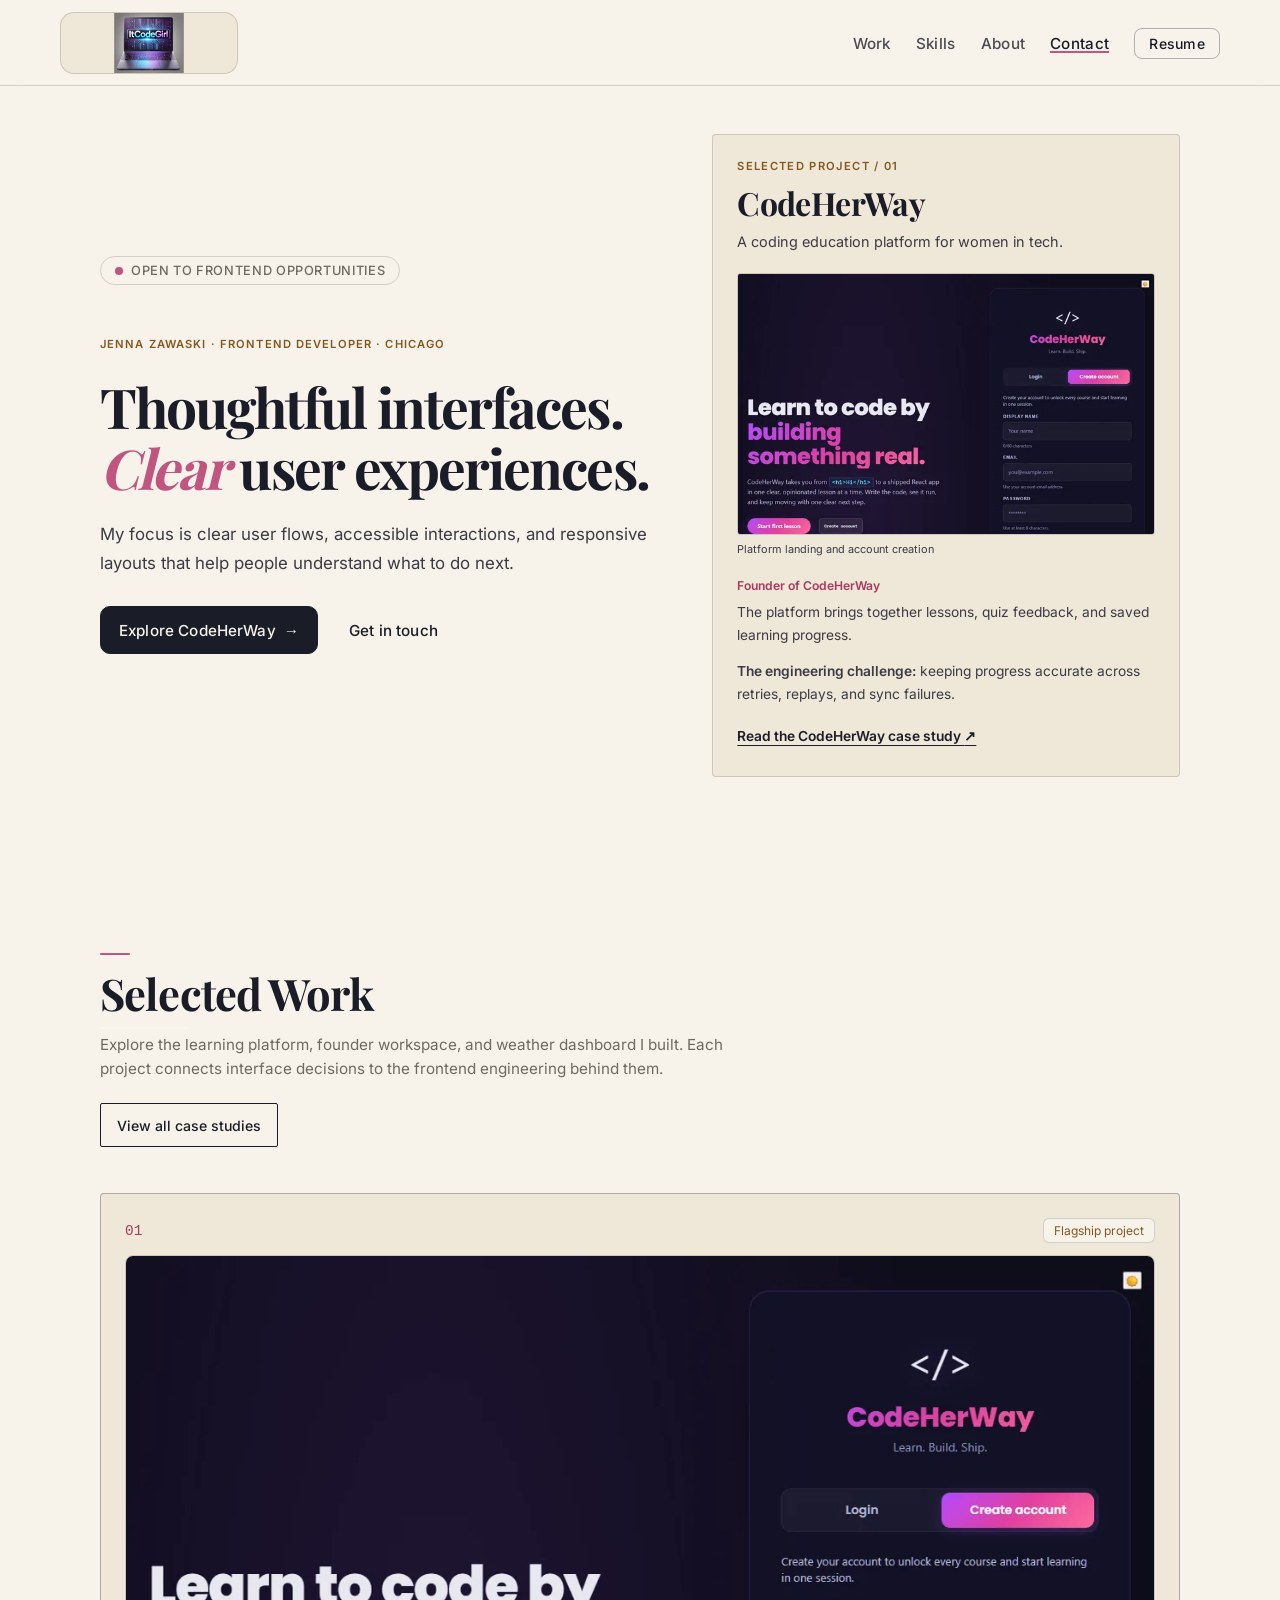
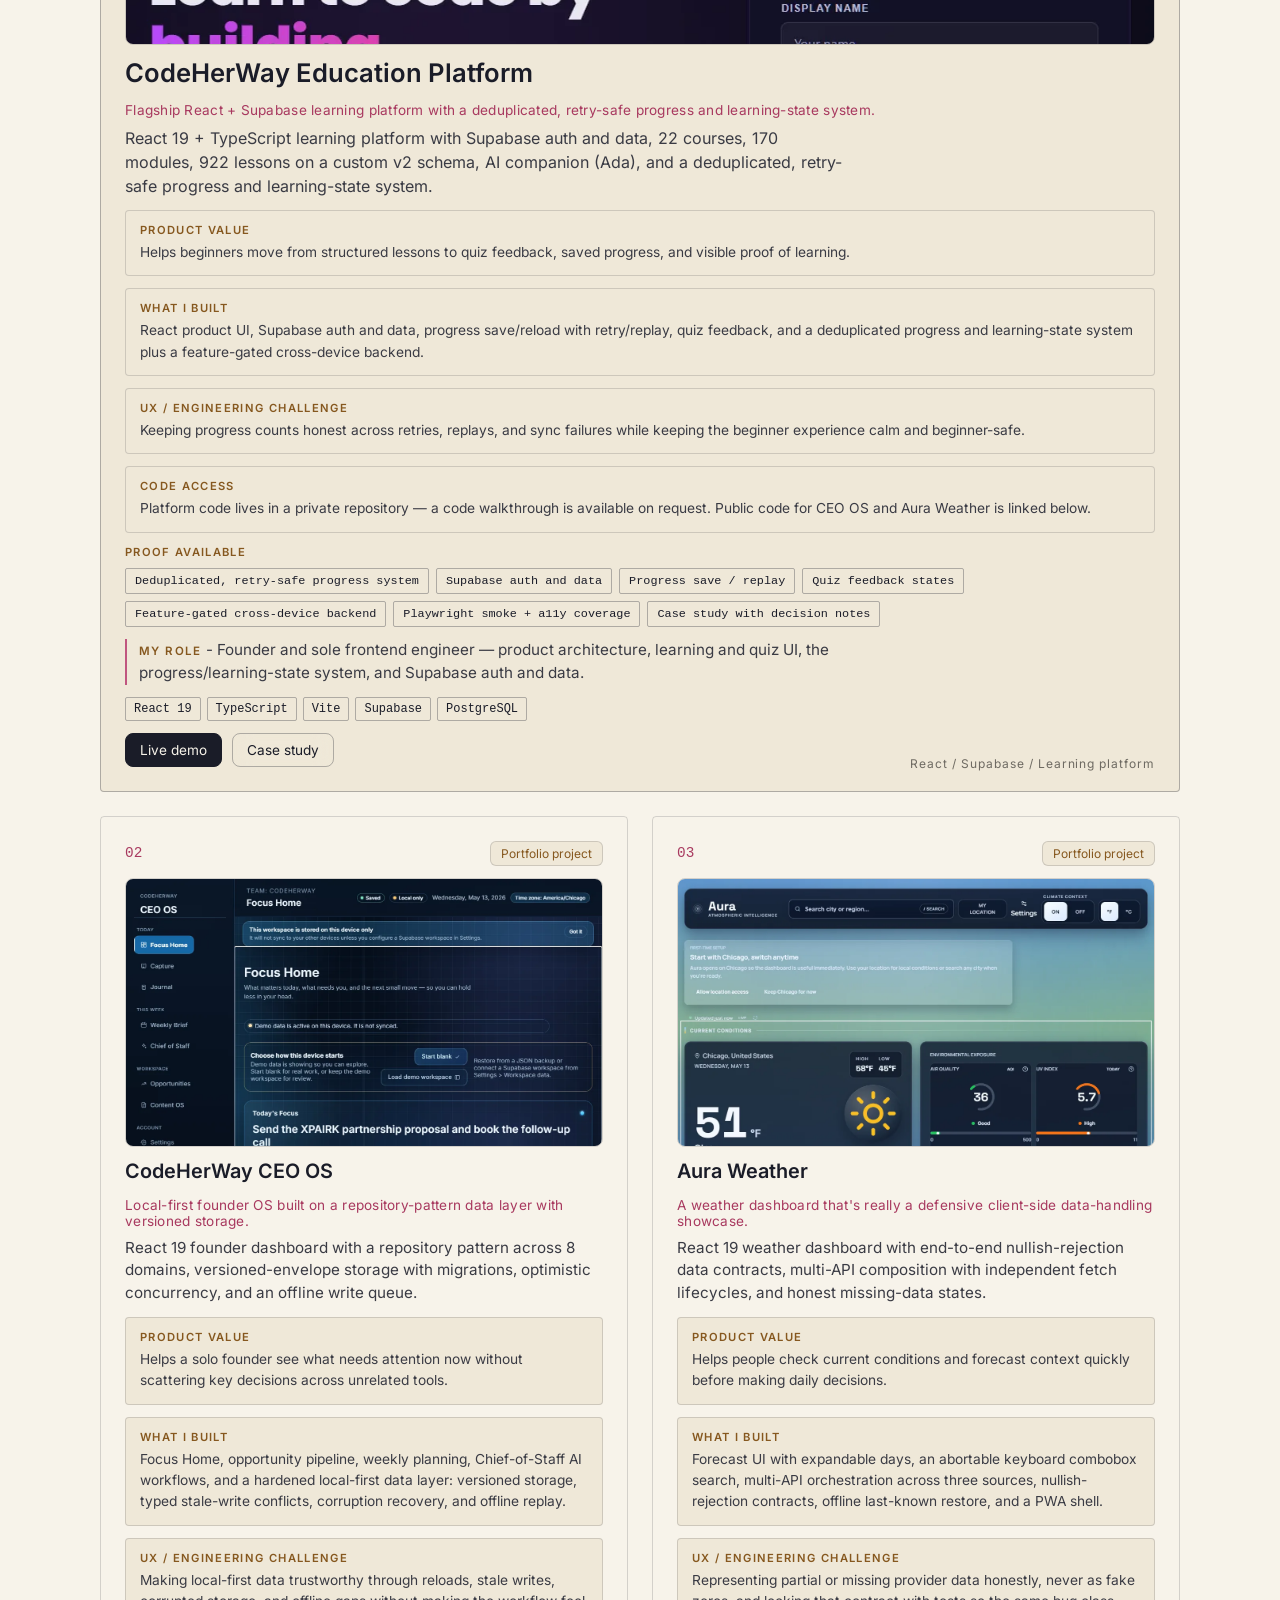
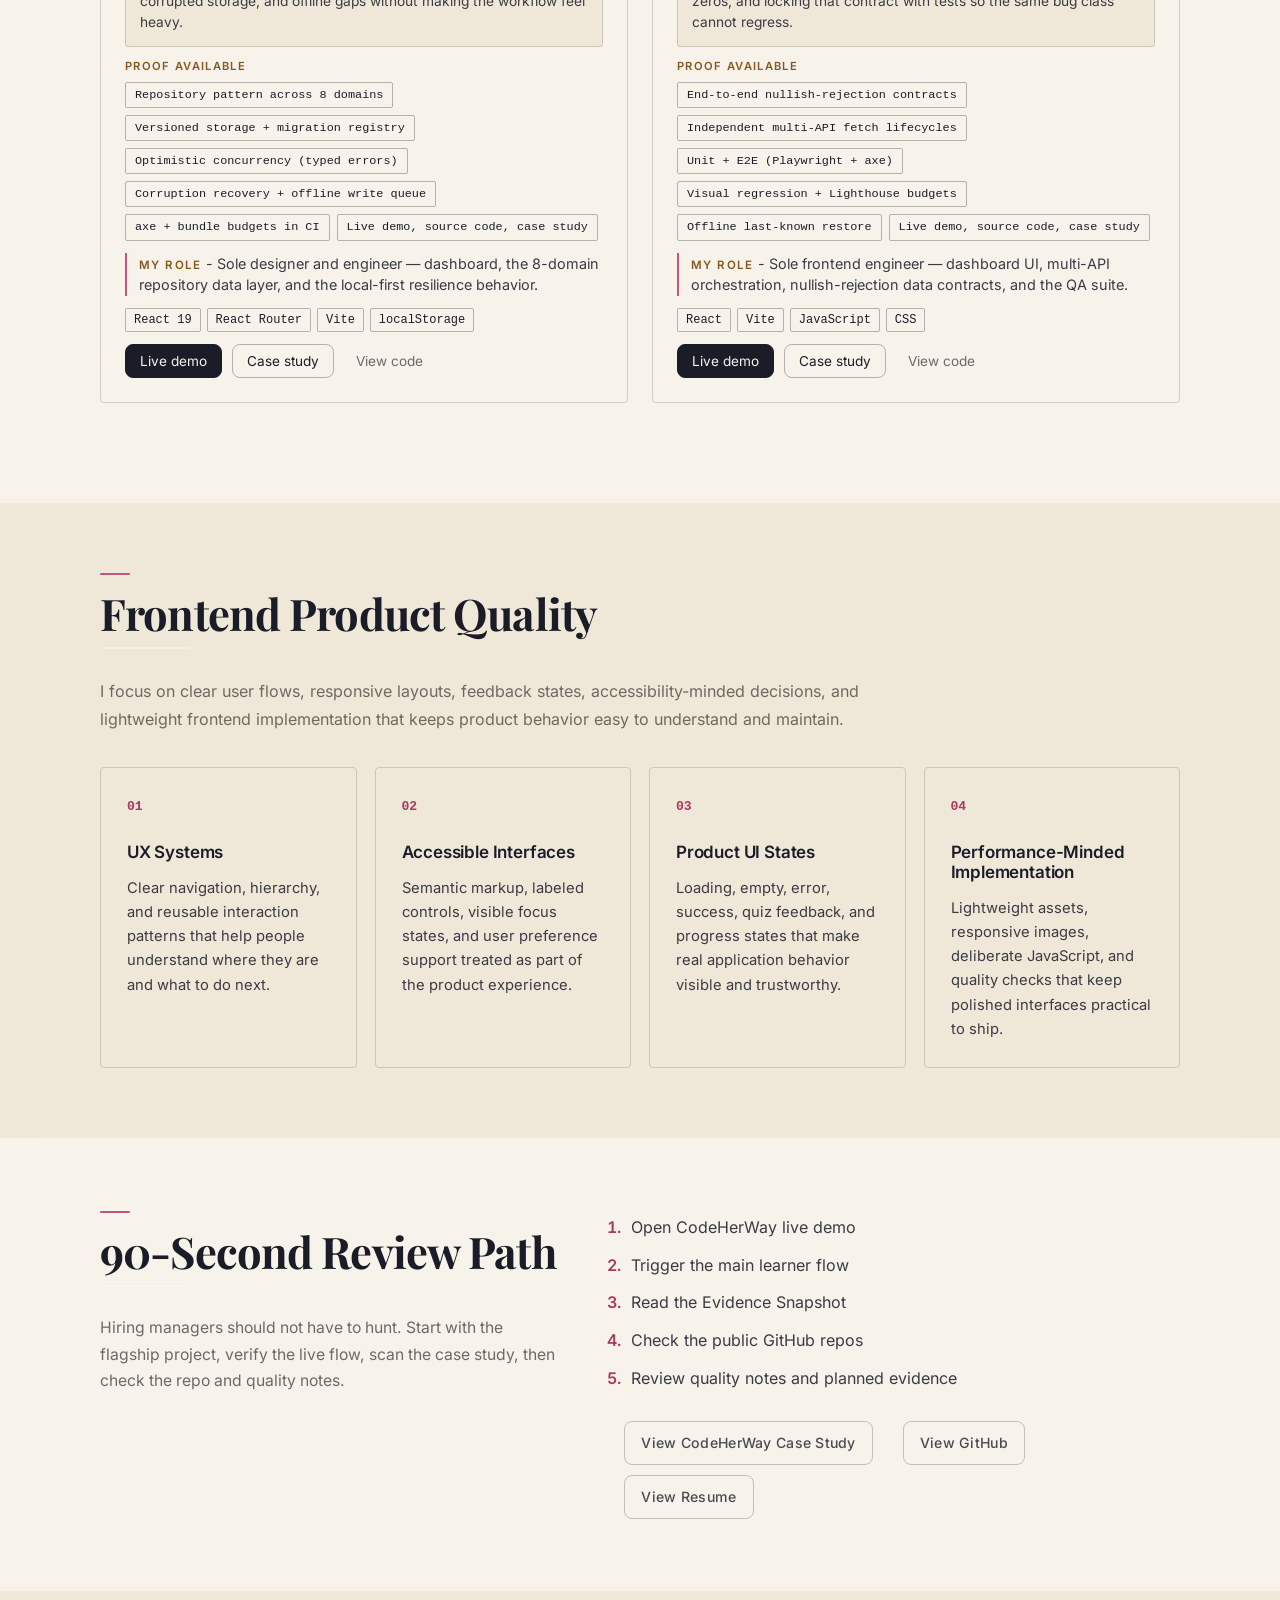
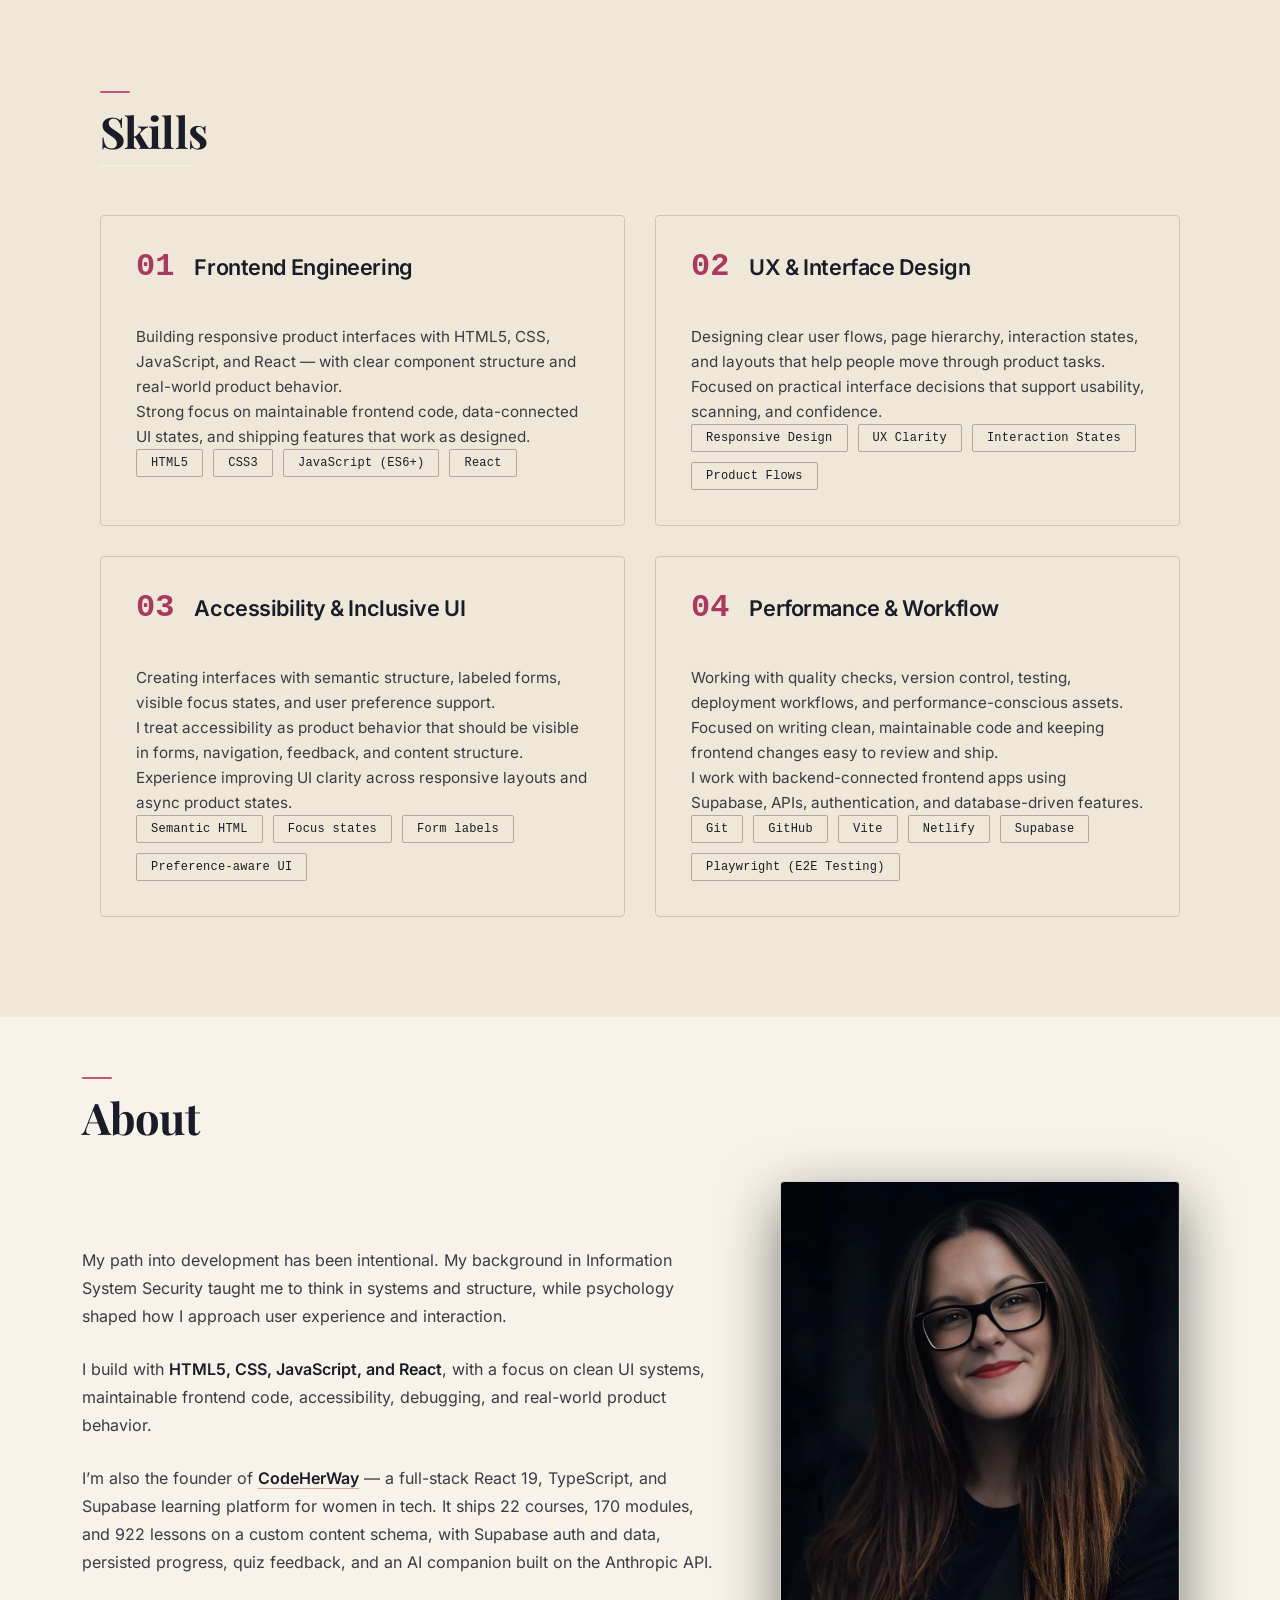
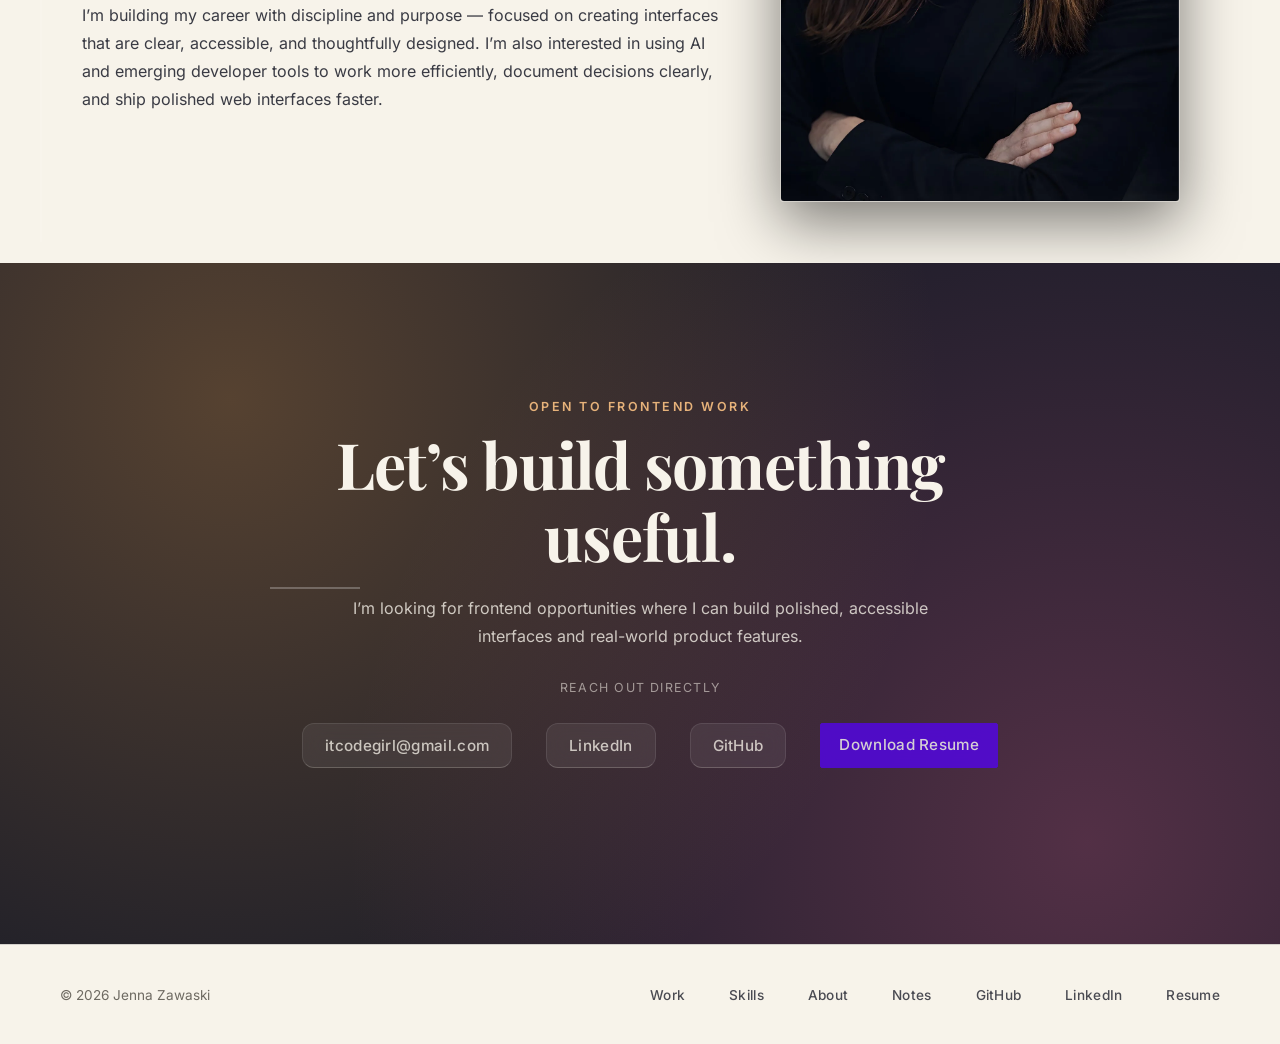
==== commit edd9f04c: "Remove unconfirmed personal React and TypeScript claims from opening" ====
--- a/index.html
+++ b/index.html
@@ -102,13 +102,13 @@
 				<div class="hero-content">
 					<div class="availability-badge"><span class="availability-dot" aria-hidden="true"></span>Open to frontend opportunities</div>
 					<p class="hero-sub">Jenna Zawaski · Frontend developer · Chicago</p>
-					<h1 id="hero-title">Thoughtful interfaces.<br><span class="em">Reliable</span> React engineering.</h1>
-					<p class="hero-intro">I build React and TypeScript applications with clear user flows, accessible interactions, and thoughtful loading, error, and success states.</p>
+					<h1 id="hero-title">Thoughtful interfaces.<br><span class="em">Clear</span> user experiences.</h1>
+					<p class="hero-intro">My focus is clear user flows, accessible interactions, and responsive layouts that help people understand what to do next.</p>
 					<div class="hero-actions">
 						<a href="work/codeherway/" class="hero-cta hero-cta--primary">Explore CodeHerWay <span aria-hidden="true">→</span></a>
 						<a href="#contact" class="hero-cta hero-cta--secondary">Get in touch</a>
 					</div>
-					<p class="hero-stack">React · TypeScript · CSS · Supabase · Playwright</p>
+					
 				</div>
 				<aside class="mobile-trust-snapshot" aria-labelledby="featured-project-title">
 					<p class="opening-eyebrow">Selected project / 01</p>
@@ -118,8 +118,8 @@
 						<img src="assets/images/projects/codeherway-dashboard-640.webp" srcset="assets/images/projects/codeherway-dashboard-640.webp 640w, assets/images/projects/codeherway-dashboard-960.webp 960w" sizes="(max-width: 900px) calc(100vw - 80px), 440px" alt="CodeHerWay landing page and account creation interface" width="800" height="450" loading="eager" decoding="async">
 						<figcaption>Platform landing and account creation</figcaption>
 					</figure>
-					<p class="opening-role">Founder &amp; sole frontend engineer</p>
-					<p class="opening-built">I built the learning and quiz UI, saved progress, and Supabase authentication and data integration.</p>
+					<p class="opening-role">Founder of CodeHerWay</p>
+					<p class="opening-built">The platform brings together lessons, quiz feedback, and saved learning progress.</p>
 					<p class="opening-challenge"><strong>The engineering challenge:</strong> keeping progress accurate across retries, replays, and sync failures.</p>
 					<a class="opening-link" href="work/codeherway/">Read the CodeHerWay case study <span aria-hidden="true">↗</span></a>
 				</aside>
--- a/css/editorial.css
+++ b/css/editorial.css
@@ -816,3 +816,87 @@
 	background: var(--panel);
 	border-color: var(--hair-strong);
 }
+
+/* Homepage opening: role first, followed immediately by project evidence.
+   Scoped overrides retain the existing editorial tokens and lower-page styles. */
+.hero:first-of-type {
+	min-height: auto;
+	padding-block: calc(var(--header-height) + 48px) 56px;
+}
+.hero-container {
+	grid-template-columns: minmax(0, 1.2fr) minmax(0, 1fr);
+	max-width: none;
+	gap: clamp(32px, 4vw, 56px);
+	align-items: center;
+	text-align: start;
+}
+.hero-content { max-width: none; min-width: 0; }
+.hero .hero-content h1 {
+	font-size: clamp(2.5rem, 4.3vw, 3.8rem);
+	line-height: 1.1;
+	letter-spacing: -0.035em;
+	margin-block: 22px;
+}
+.hero .hero-sub {
+	font-size: 0.7rem;
+	line-height: 1.7;
+	letter-spacing: 0.1em;
+	margin-block: 24px 0;
+}
+.hero .hero-intro { font-size: 1.05rem; line-height: 1.75; max-width: 50ch; }
+.hero .hero-stack { font-size: 0.78rem; line-height: 1.8; color: var(--soft-ink); margin-top: 24px; }
+.hero .hero-actions { justify-content: flex-start; gap: 12px; }
+.hero .hero-cta { padding: 13px 18px; min-height: 48px; }
+.hero .hero-cta:focus-visible,
+.hero .opening-link:focus-visible { outline: 3px solid var(--violet); outline-offset: 4px; }
+.hero .mobile-trust-snapshot {
+	display: block;
+	min-width: 0;
+	margin: 0;
+	padding: 24px;
+	text-align: start;
+	background: var(--panel);
+	border: 1px solid var(--hair);
+	border-radius: 4px;
+}
+.hero .opening-eyebrow {
+	margin: 0 0 12px;
+	color: var(--amber-text);
+	font-size: 0.7rem;
+	font-weight: 600;
+	letter-spacing: 0.12em;
+	text-transform: uppercase;
+}
+.hero .mobile-trust-snapshot h2 {
+	font-size: 2rem;
+	line-height: 1.15;
+	margin: 0 0 8px;
+}
+.hero .mobile-trust-snapshot h2::after { content: none; }
+.hero .opening-summary { font-size: 0.9rem; line-height: 1.6; color: var(--soft-ink); margin: 0; }
+.opening-preview { margin-block: 20px; }
+.opening-preview img { display: block; width: 100%; height: auto; border: 1px solid var(--hair); border-radius: 3px; }
+.opening-preview figcaption { margin-top: 6px; font-size: 0.68rem; line-height: 1.6; color: var(--soft-ink); }
+.hero .opening-role { margin: 0 0 8px; color: var(--rose-text); font-size: 0.76rem; font-weight: 600; }
+.hero .opening-built,
+.hero .opening-challenge { color: var(--soft-ink); font-size: 0.86rem; line-height: 1.65; margin: 0 0 14px; }
+.opening-link { display: inline-block; padding-block: 8px; color: var(--ink); font-size: 0.86rem; font-weight: 600; text-decoration: underline; text-underline-offset: 4px; }
+.opening-link:hover { color: var(--rose-text); }
+.opening-link:active { color: var(--ink); }
+@media (max-width: 900px) {
+	.hero:first-of-type { padding-block: calc(var(--header-height) + 32px) 40px; }
+	.hero-container { grid-template-columns: 1fr; gap: 32px; }
+	.hero .hero-content h1 { font-size: clamp(2.3rem, 6.5vw, 3.5rem); max-width: 19ch; }
+	.hero-content p { margin-inline: 0; }
+	.hero .mobile-trust-snapshot { max-width: 640px; }
+}
+@media (max-width: 600px) {
+	.hero:first-of-type { padding-block: calc(var(--header-height) + 24px) 32px; }
+	.hero .hero-content h1 { font-size: clamp(2rem, 8vw, 2.8rem); }
+	.hero .mobile-trust-snapshot { padding: 20px; }
+	.hero .hero-sub { letter-spacing: 0.06em; }
+}
+@media (forced-colors: active) {
+	.hero .hero-cta--primary { border: 1px solid ButtonText; }
+	.hero .opening-link { color: LinkText; }
+}
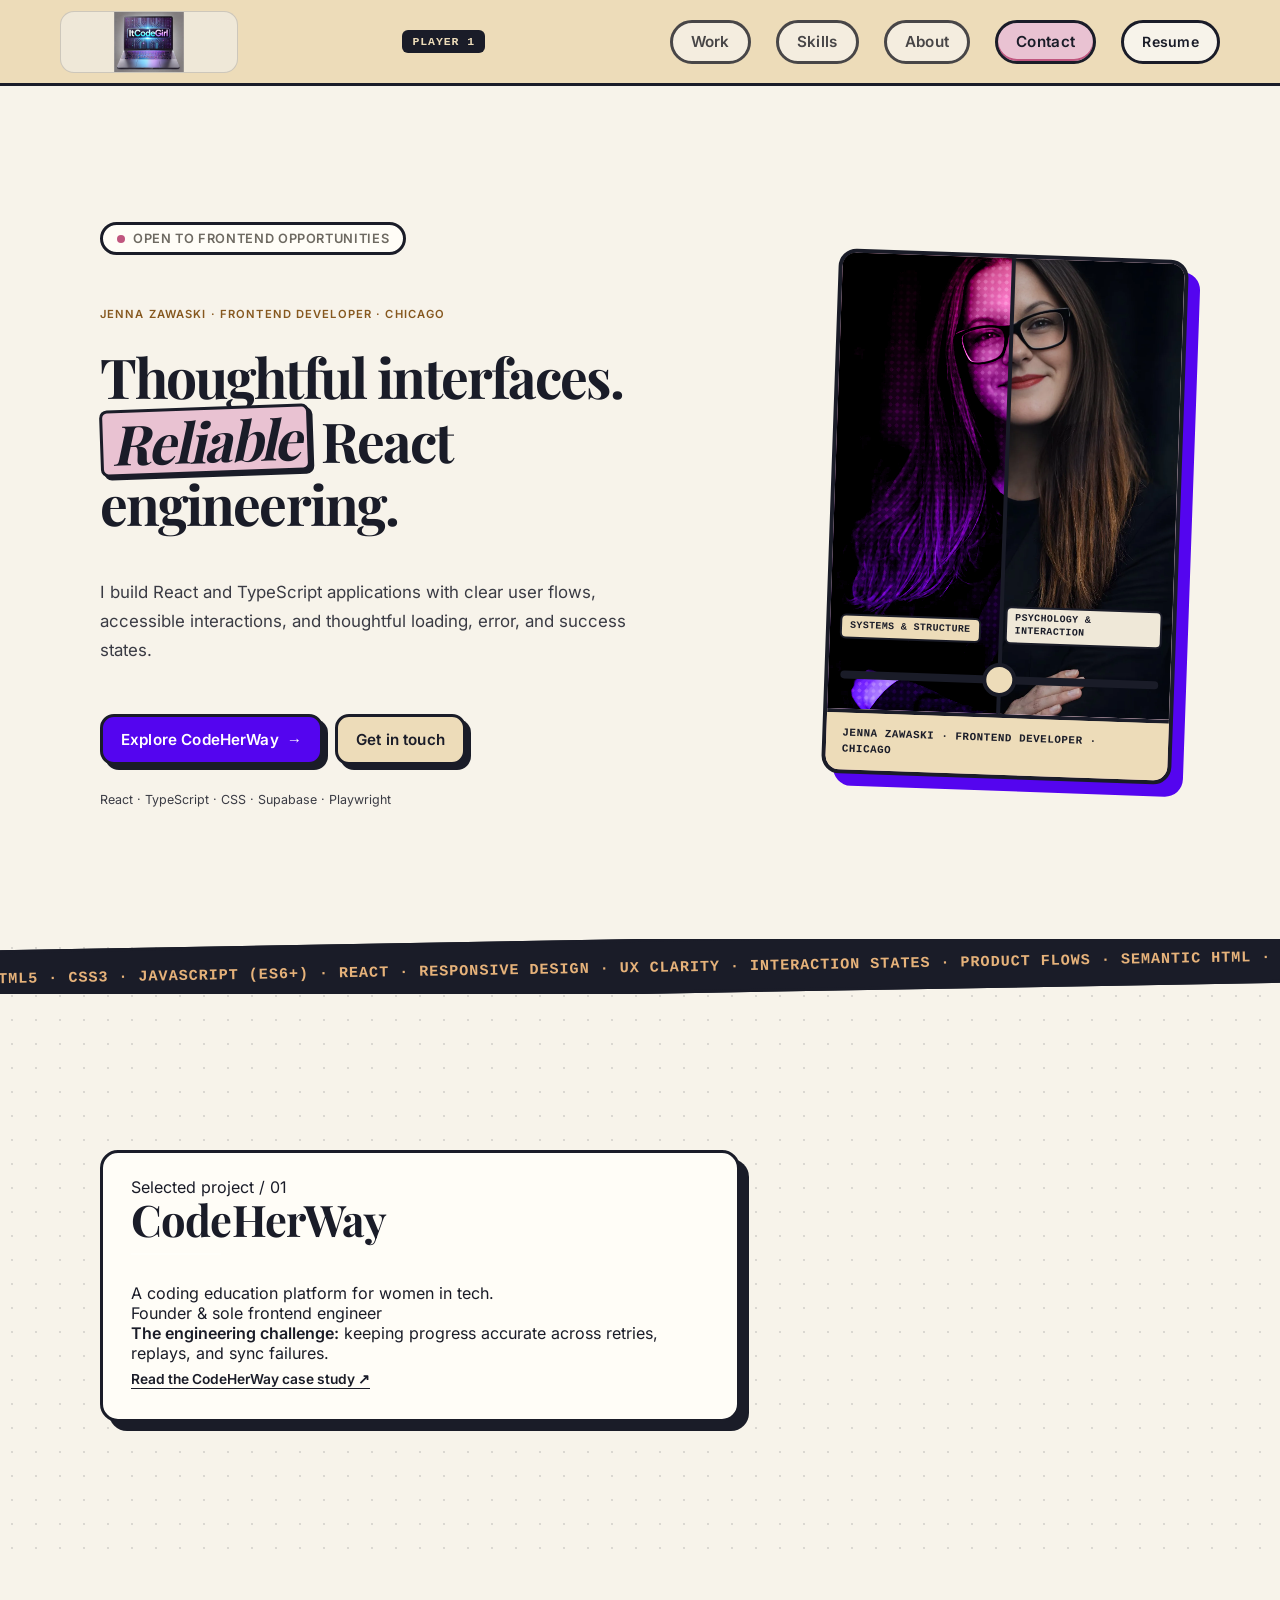
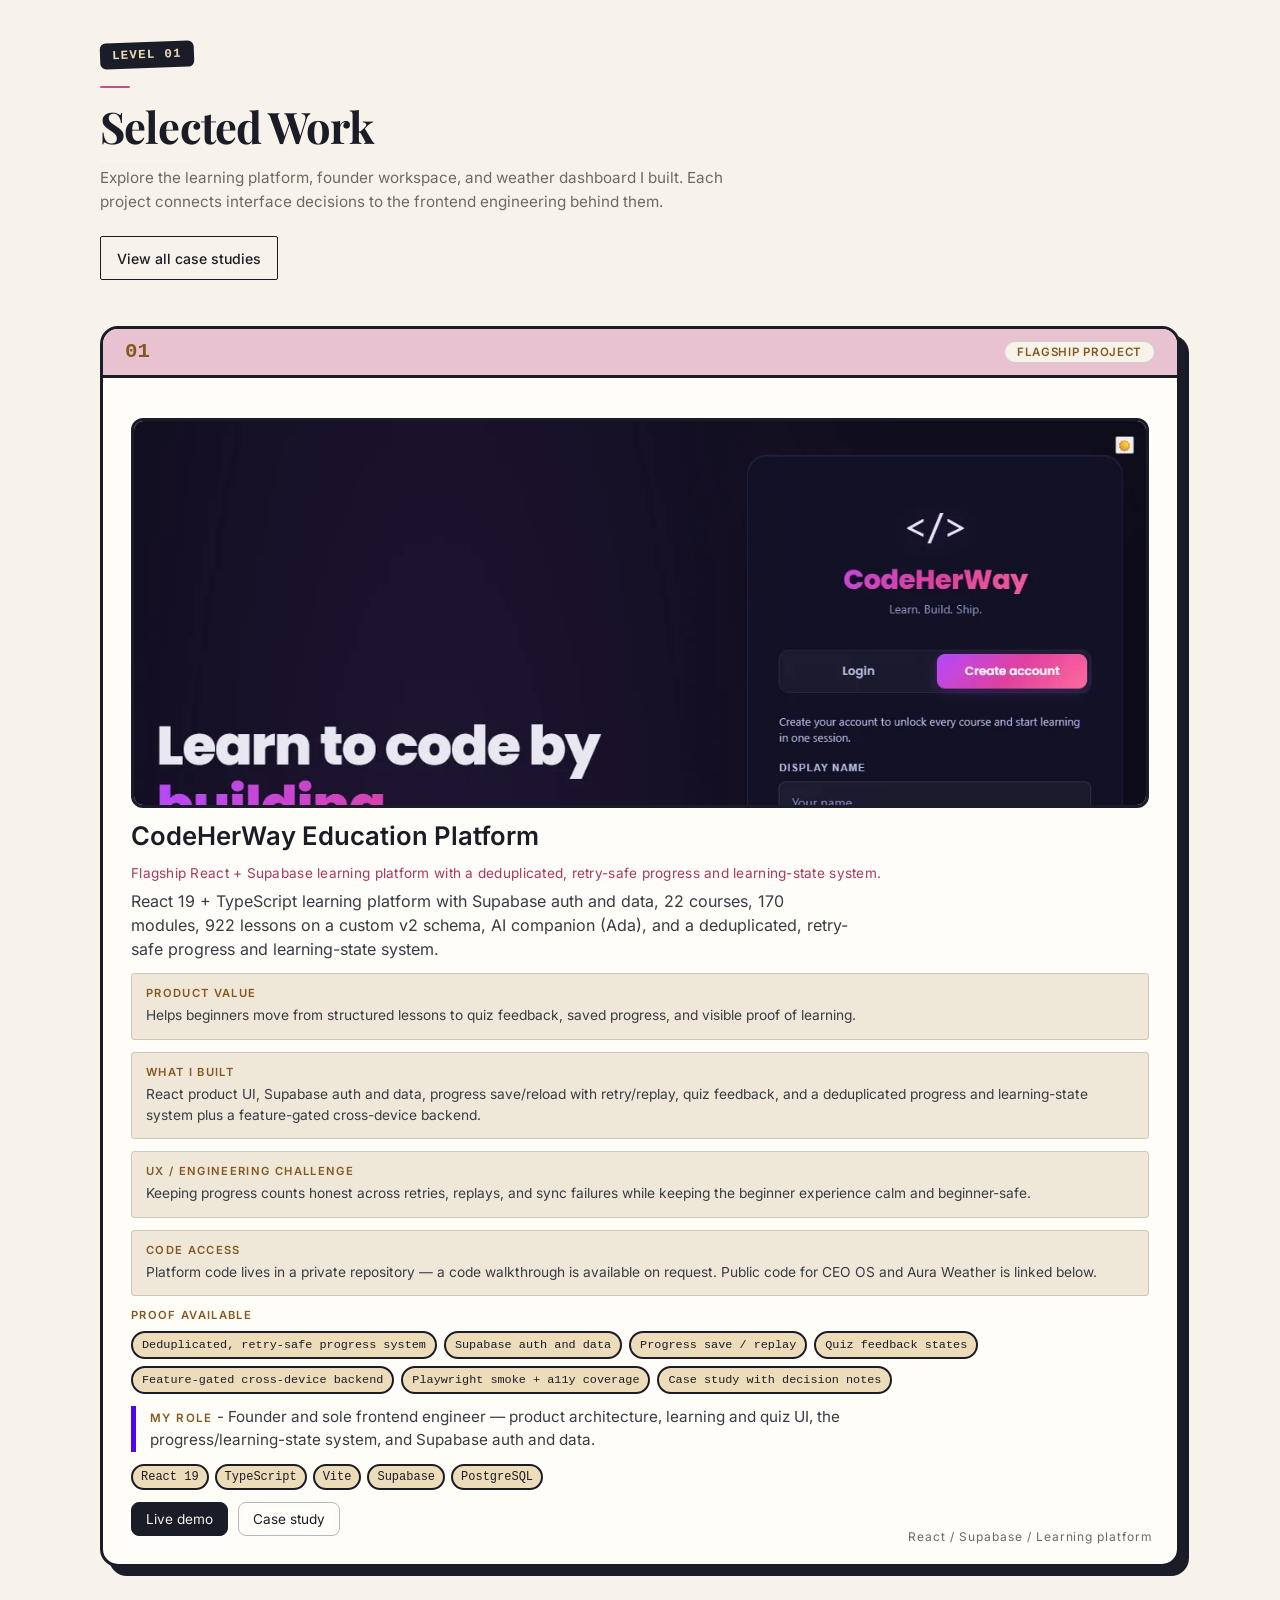
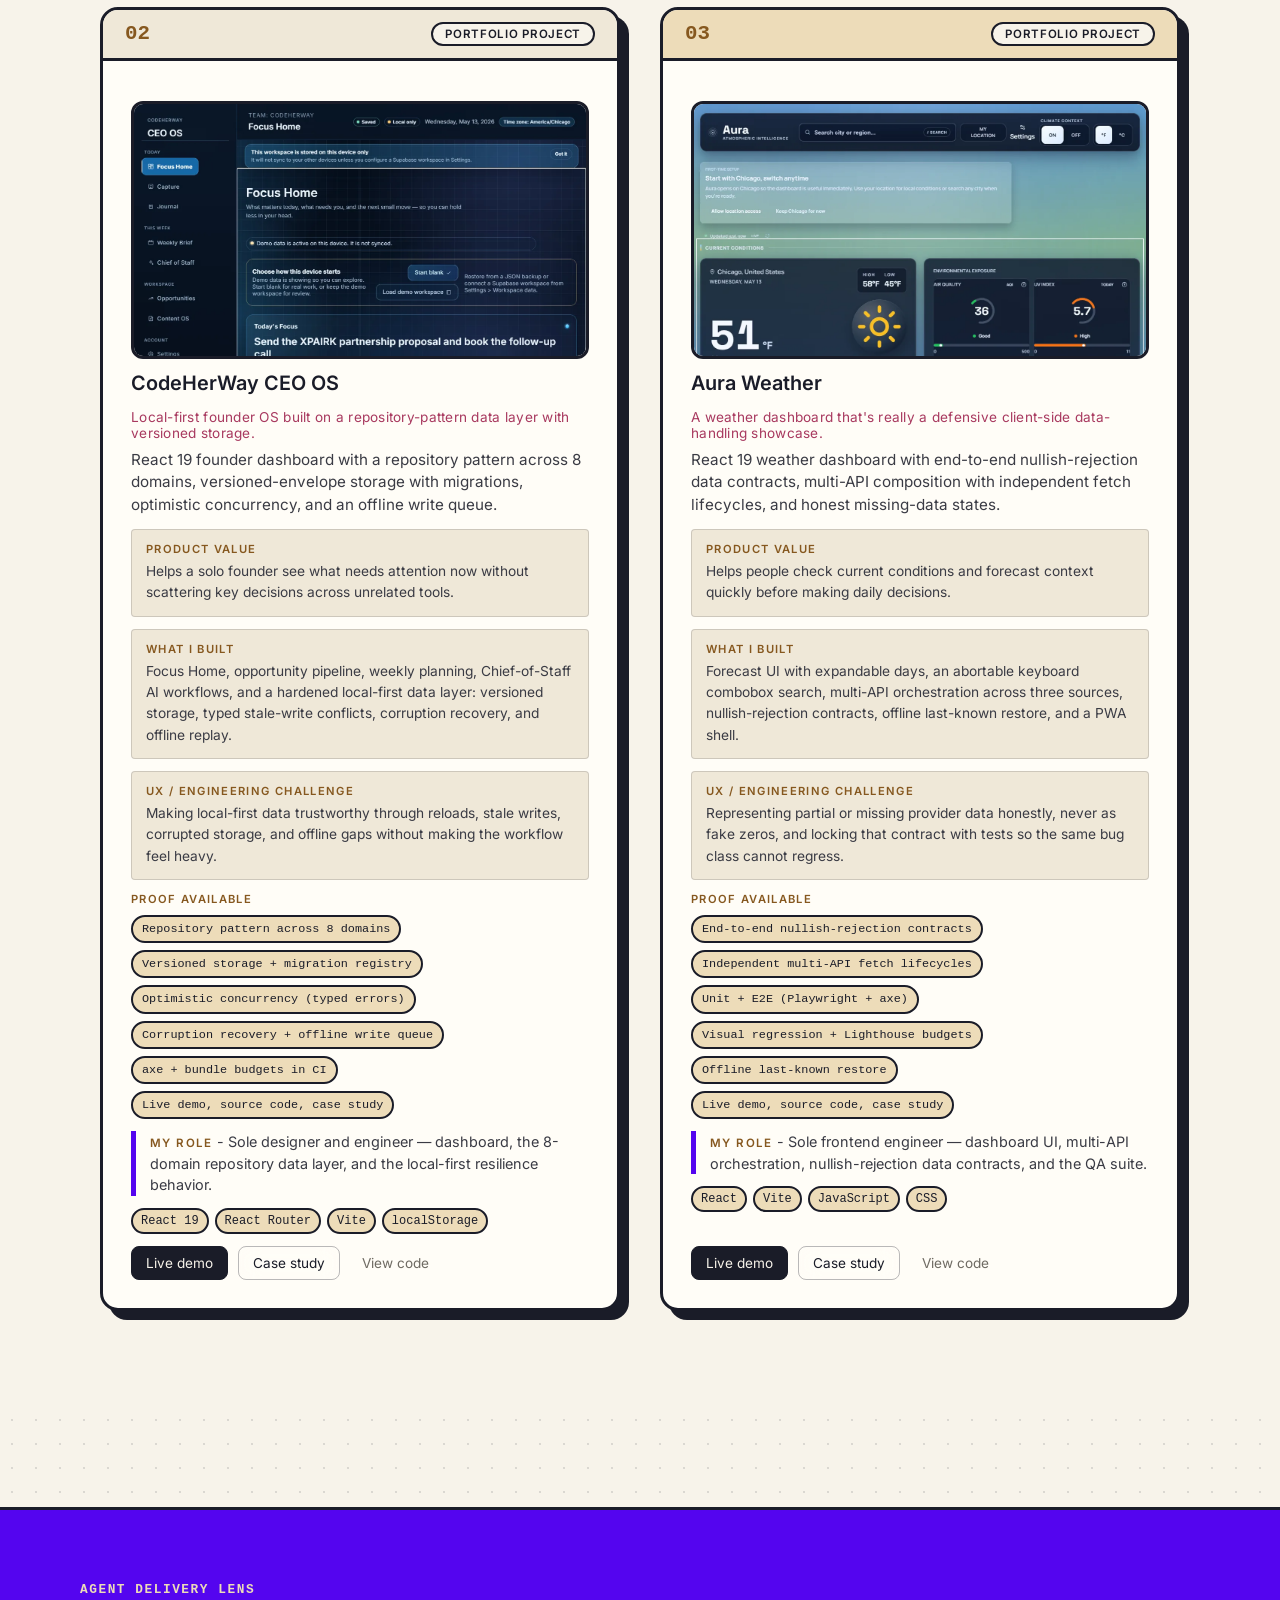
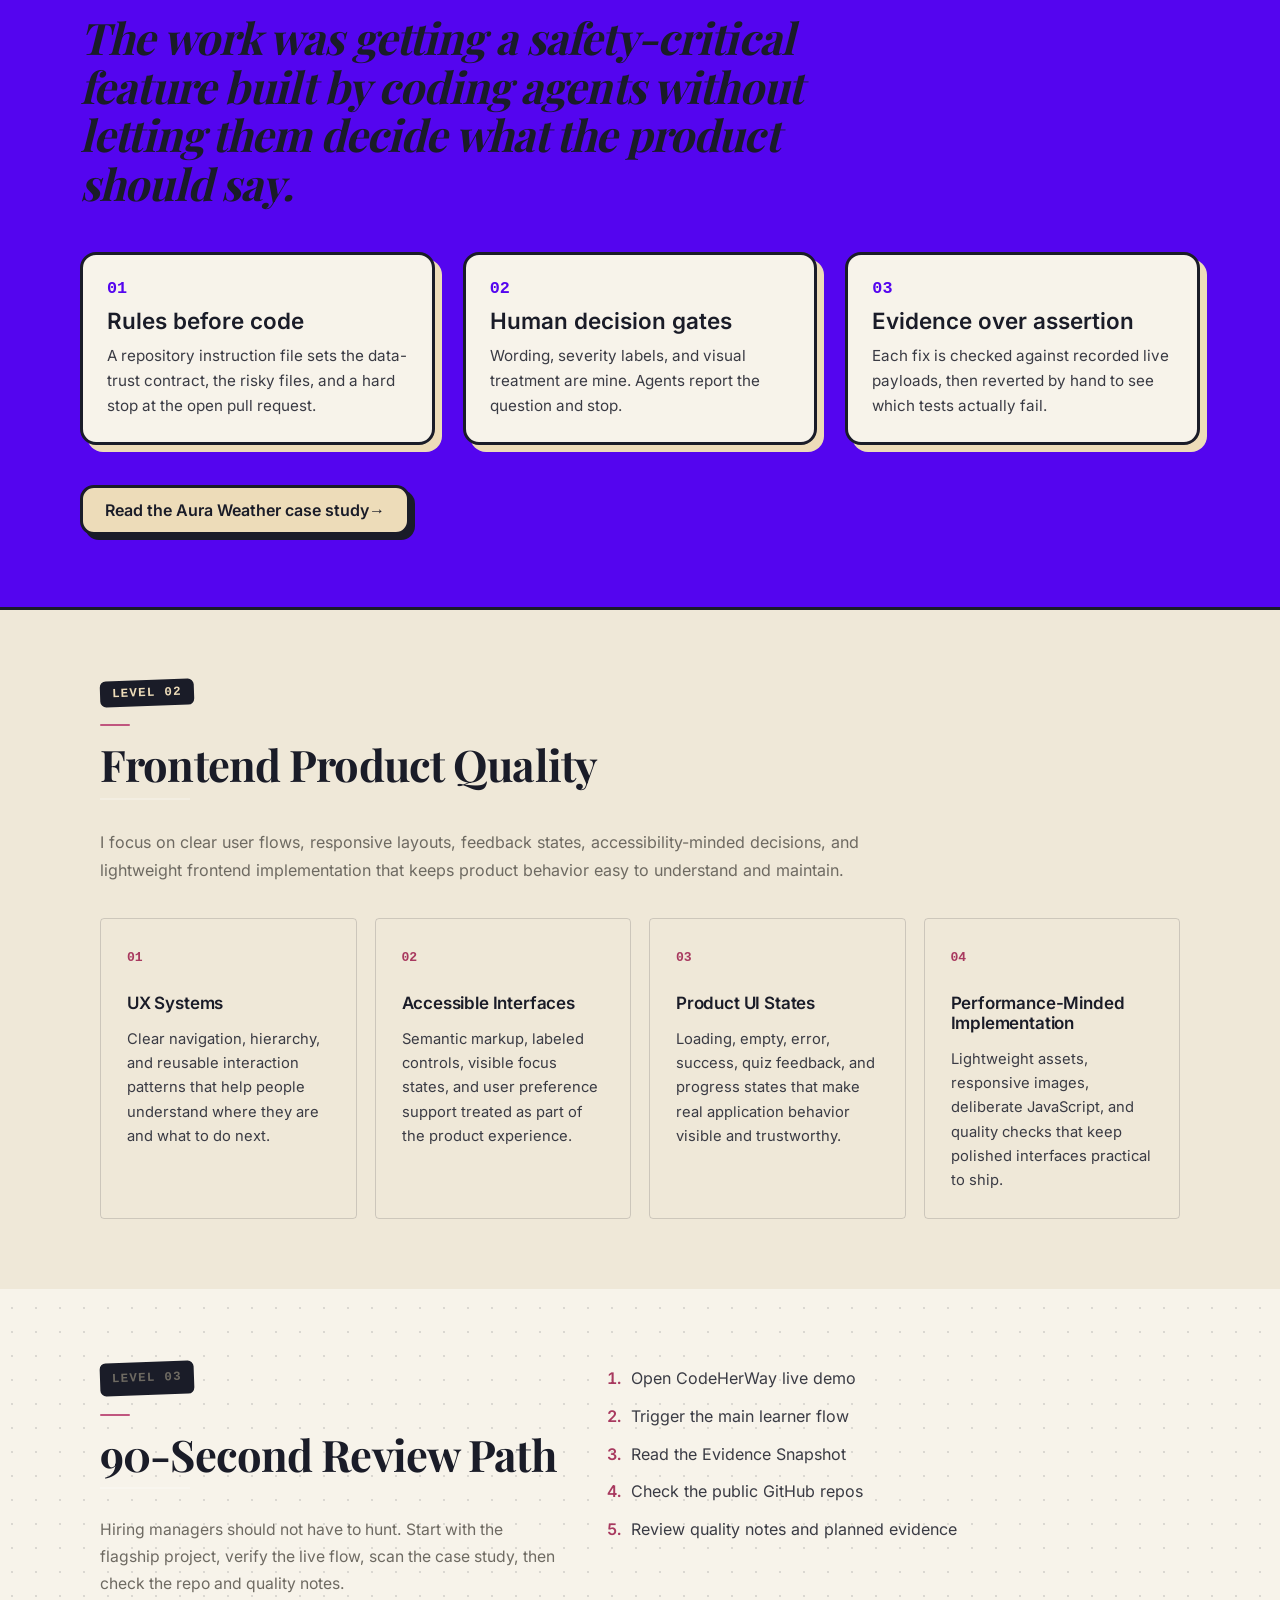
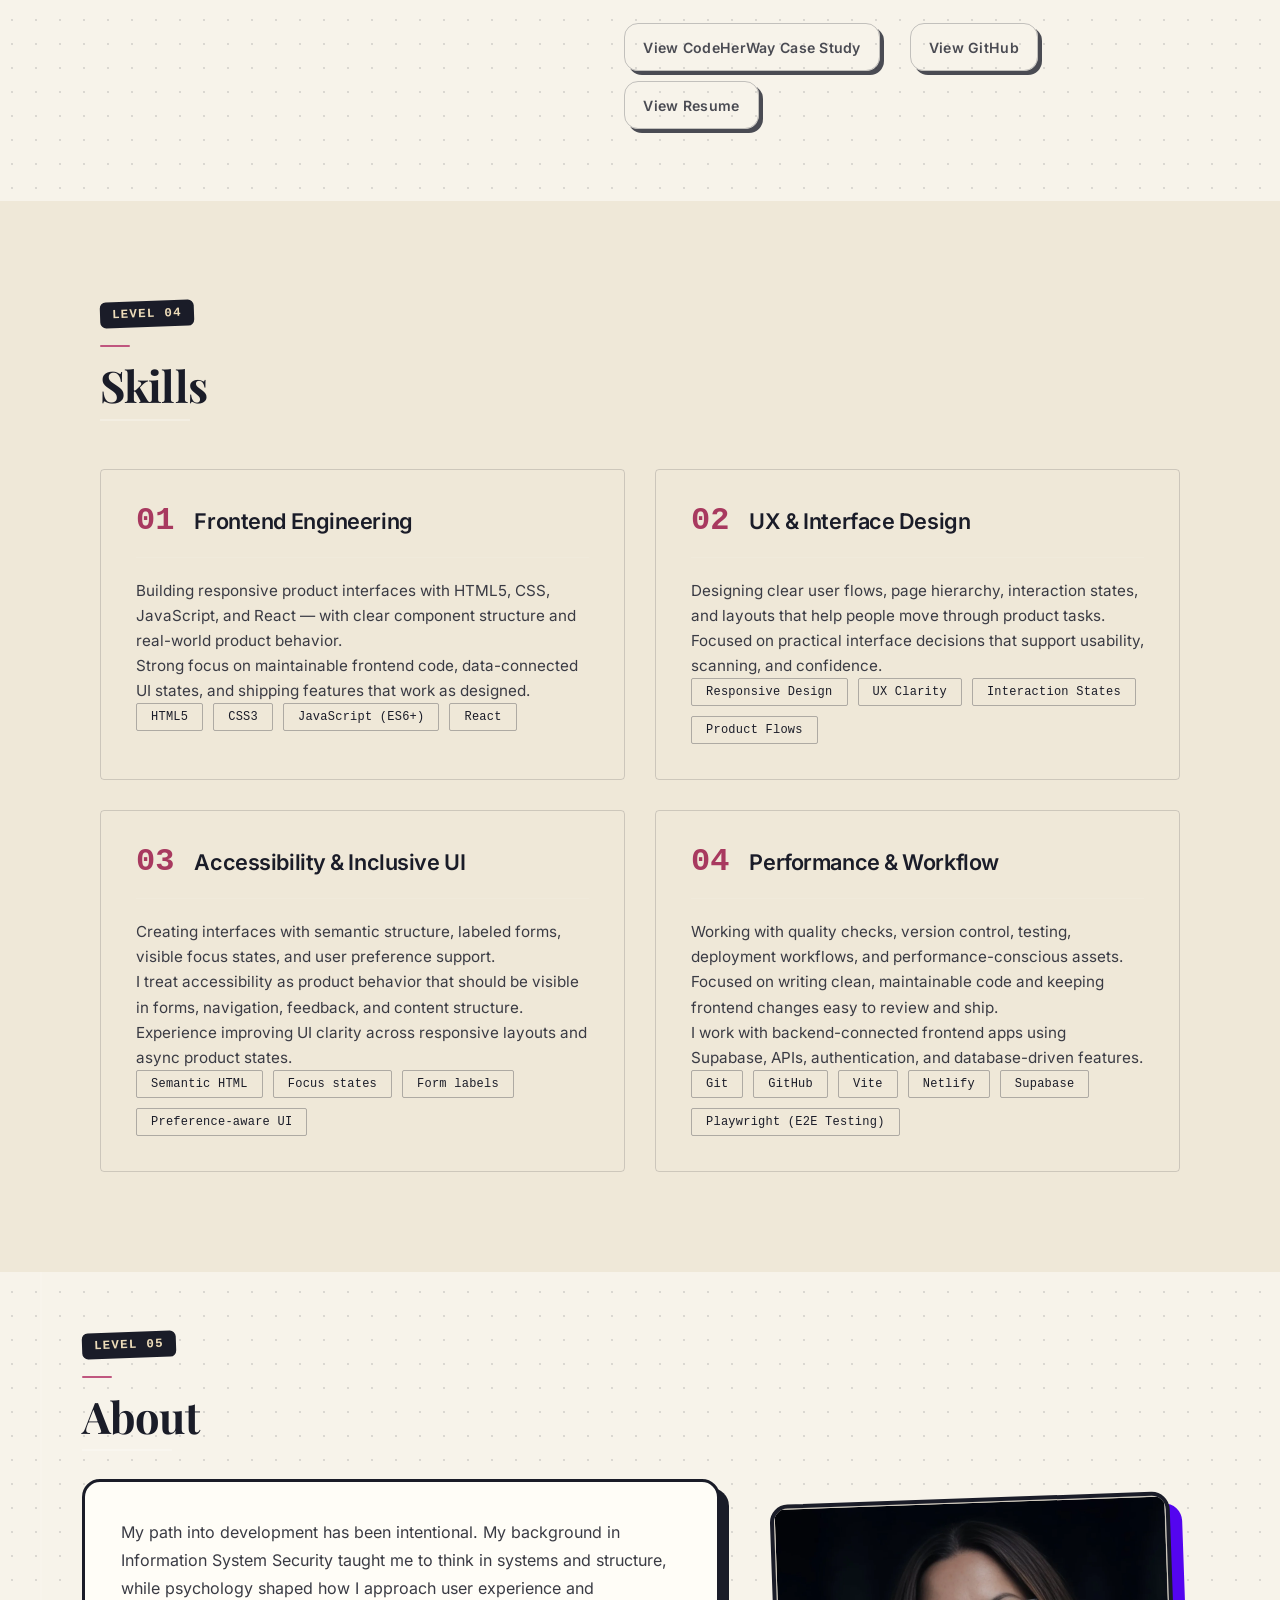
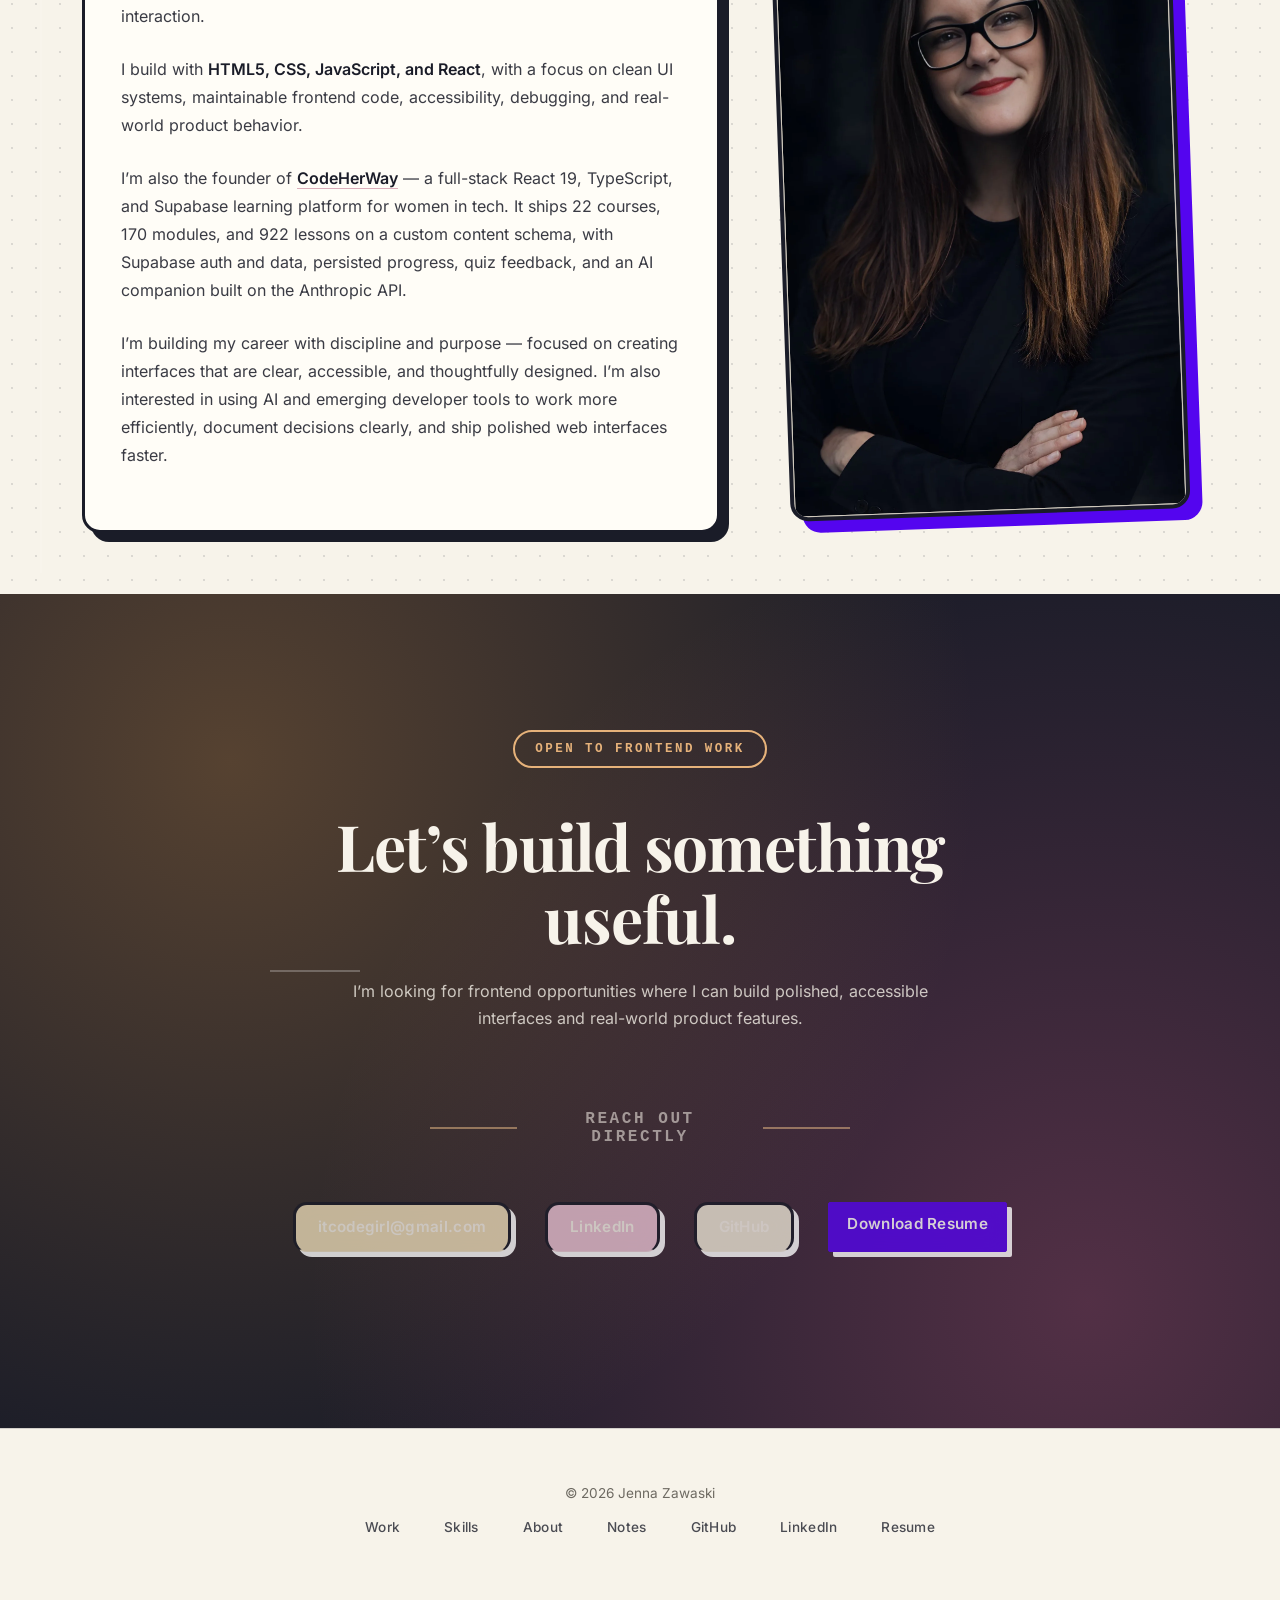
==== commit 30f43a37: "Rebuild the homepage on the Player One layout Add the HUD tag, the split hero portrait, the skills t" ====
--- a/index.html
+++ b/index.html
@@ -33,11 +33,13 @@
 
 	<script defer src="./js/projects.js"></script>
 	<script defer src="./js/app.js"></script>
+	<script defer src="./js/player-one.js"></script>
 
 	<link rel="stylesheet" href="./css/fonts.css">
 	<link rel="stylesheet" href="./css/styles.css">
 	<link rel="stylesheet" href="./css/hero.css">
 	<link rel="stylesheet" href="./css/projects.css">
+	<link rel="stylesheet" href="./css/player-one.css">
 	<link rel="stylesheet" href="./css/editorial.css">
 
 	<script type="application/ld+json">
@@ -75,7 +77,7 @@
 	</script>
 </head>
 
-<body>
+<body class="home-player-one">
 	<a class="skip-link" href="#main-content">Skip to main content</a>
 
 	<div class="scroll-progress" aria-hidden="true"></div>
@@ -85,6 +87,7 @@
 			<a class="logo" href="#main-content" aria-label="ItCodeGirl home">
 				<img src="assets/images/itcodegirl-logo.webp" alt="" width="118" height="46" loading="eager" decoding="async">
 			</a>
+			<span class="player-tag">Player 1</span>
 			<nav class="nav" aria-label="Primary navigation">
 				<a href="#work" data-mobile-nav="primary">Work</a>
 				<a href="#skills" data-mobile-nav="secondary">Skills</a>
@@ -102,24 +105,48 @@
 				<div class="hero-content">
 					<div class="availability-badge"><span class="availability-dot" aria-hidden="true"></span>Open to frontend opportunities</div>
 					<p class="hero-sub">Jenna Zawaski · Frontend developer · Chicago</p>
-					<h1 id="hero-title">Thoughtful interfaces.<br><span class="em">Clear</span> user experiences.</h1>
-					<p class="hero-intro">My focus is clear user flows, accessible interactions, and responsive layouts that help people understand what to do next.</p>
+					<h1 id="hero-title">Thoughtful interfaces.<br><span class="em">Reliable</span> React engineering.</h1>
+					<p class="hero-intro">I build React and TypeScript applications with clear user flows, accessible interactions, and thoughtful loading, error, and success states.</p>
 					<div class="hero-actions">
 						<a href="work/codeherway/" class="hero-cta hero-cta--primary">Explore CodeHerWay <span aria-hidden="true">→</span></a>
 						<a href="#contact" class="hero-cta hero-cta--secondary">Get in touch</a>
 					</div>
-					
-				</div>
+					<p class="hero-stack">React · TypeScript · CSS · Supabase · Playwright</p>
+				</div>
+				<figure class="hero-portrait">
+					<div class="hero-portrait-split">
+						<img src="assets/headshot.webp" alt="Jenna Zawaski, smiling, with long dark hair and glasses" width="800" height="1000" loading="eager" fetchpriority="high" decoding="async">
+						<span class="hero-portrait-overlay" aria-hidden="true">
+							<img src="assets/headshot.webp" alt="" width="800" height="1000" loading="eager" decoding="async">
+							<span class="hero-portrait-wash"></span>
+							<span class="hero-portrait-dots"></span>
+						</span>
+						<span class="hero-portrait-divider" aria-hidden="true"></span>
+						<span class="hero-portrait-label hero-portrait-label--left">Systems &amp; structure</span>
+						<span class="hero-portrait-label hero-portrait-label--right">Psychology &amp; interaction</span>
+						<input class="hero-portrait-range" type="range" min="0" max="100" value="50" aria-label="Slide between the halftone and photo portrait">
+					</div>
+					<figcaption>Jenna Zawaski · Frontend developer · Chicago</figcaption>
+				</figure>
+			</div>
+		</section>
+
+		<div class="skills-ticker-clip">
+			<div class="skills-ticker">
+				<p class="visually-hidden">Skills are listed in full under Skills below.</p>
+				<div class="skills-ticker-track" aria-hidden="true">
+					<span data-ticker-line>HTML5 · CSS3 · JavaScript (ES6+) · React · Responsive Design · UX Clarity · Interaction States · Product Flows · Semantic HTML · Focus states · Form labels · Preference-aware UI · Git · GitHub · Vite · Netlify · Supabase · Playwright ·</span>
+				</div>
+			</div>
+		</div>
+
+		<section class="hero-snapshot">
+			<div class="hero-container">
 				<aside class="mobile-trust-snapshot" aria-labelledby="featured-project-title">
 					<p class="opening-eyebrow">Selected project / 01</p>
 					<h2 id="featured-project-title">CodeHerWay</h2>
 					<p class="opening-summary">A coding education platform for women in tech.</p>
-					<figure class="opening-preview">
-						<img src="assets/images/projects/codeherway-dashboard-640.webp" srcset="assets/images/projects/codeherway-dashboard-640.webp 640w, assets/images/projects/codeherway-dashboard-960.webp 960w" sizes="(max-width: 900px) calc(100vw - 80px), 440px" alt="CodeHerWay landing page and account creation interface" width="800" height="450" loading="eager" decoding="async">
-						<figcaption>Platform landing and account creation</figcaption>
-					</figure>
-					<p class="opening-role">Founder of CodeHerWay</p>
-					<p class="opening-built">The platform brings together lessons, quiz feedback, and saved learning progress.</p>
+					<p class="opening-role">Founder &amp; sole frontend engineer</p>
 					<p class="opening-challenge"><strong>The engineering challenge:</strong> keeping progress accurate across retries, replays, and sync failures.</p>
 					<a class="opening-link" href="work/codeherway/">Read the CodeHerWay case study <span aria-hidden="true">↗</span></a>
 				</aside>
@@ -127,6 +154,7 @@
 		</section>
 
 		<section class="work" id="work" aria-labelledby="work-title">
+			<p class="level-chip">Level 01</p>
 			<h2 id="work-title">Selected Work</h2>
 			<p class="work-intro">
 				Explore the learning platform, founder workspace, and weather dashboard I built. Each project connects interface decisions to the frontend engineering behind them.
@@ -135,7 +163,33 @@
 			<div class="work-grid" id="projectsGrid"></div>
 		</section>
 
+		<section class="agent-lens" aria-labelledby="agent-lens-title">
+			<div class="agent-lens-inner">
+				<p class="agent-lens-eyebrow">Agent delivery lens</p>
+				<h2 id="agent-lens-title">The work was getting a safety-critical feature built by coding agents without letting them decide what the product should say.</h2>
+				<div class="agent-lens-grid">
+					<article>
+						<span aria-hidden="true">01</span>
+						<h3>Rules before code</h3>
+						<p>A repository instruction file sets the data-trust contract, the risky files, and a hard stop at the open pull request.</p>
+					</article>
+					<article>
+						<span aria-hidden="true">02</span>
+						<h3>Human decision gates</h3>
+						<p>Wording, severity labels, and visual treatment are mine. Agents report the question and stop.</p>
+					</article>
+					<article>
+						<span aria-hidden="true">03</span>
+						<h3>Evidence over assertion</h3>
+						<p>Each fix is checked against recorded live payloads, then reverted by hand to see which tests actually fail.</p>
+					</article>
+				</div>
+				<a class="agent-lens-link" href="work/aura-weather/">Read the Aura Weather case study <span aria-hidden="true">→</span></a>
+			</div>
+		</section>
+
 		<section class="product-quality" aria-labelledby="product-quality-title">
+			<p class="level-chip">Level 02</p>
 			<h2 id="product-quality-title">Frontend Product Quality</h2>
 			<p class="quality-intro">
 				I focus on clear user flows, responsive layouts, feedback states, accessibility-minded decisions, and lightweight frontend implementation that keeps product behavior easy to understand and maintain.
@@ -166,6 +220,7 @@
 
 		<section class="review-path" aria-labelledby="review-path-title">
 			<div class="review-path-copy">
+				<p class="level-chip">Level 03</p>
 				<h2 id="review-path-title">90-Second Review Path</h2>
 				<p>
 					Hiring managers should not have to hunt. Start with the flagship project, verify the live flow, scan the case study, then check the repo and quality notes.
@@ -186,6 +241,7 @@
 		</section>
 
 		<section class="skills" id="skills" aria-labelledby="skills-title">
+			<p class="level-chip">Level 04</p>
 			<h2 id="skills-title">Skills</h2>
 
 			<div class="skills-grid">
@@ -272,6 +328,7 @@
 		</section>
 
 		<section class="about" id="about" aria-labelledby="about-title">
+			<p class="level-chip">Level 05</p>
 			<h2 id="about-title">About</h2>
 
 			<div class="about-container">
--- a/css/player-one.css
+++ b/css/player-one.css
@@ -0,0 +1,888 @@
+/*
+ * Player One homepage layer.
+ *
+ * Loaded last on the homepage only. It keeps the Editorial tokens (cream paper,
+ * Playfair display type, amber and rose accents) and changes layout and weight:
+ * a yellow HUD bar, a split hero portrait, level markers, chunky card frames,
+ * and a centred contact close. Case-study pages are untouched.
+ */
+
+.home-player-one {
+	--po-paper: #f7f3ea;
+	--po-card: #fffdf7;
+	--po-ink: #1a1c28;
+	--po-soft: #3a3b44;
+	--po-violet: #5405ef;
+	--po-rose: #e9c2d2;
+	--po-amber: #eddcb9;
+	--po-panel: #efe8d8;
+	--po-rose-text: #a8395f;
+	--po-amber-text: #86581f;
+	--po-amber-light: #e6b27a;
+	--po-line: rgba(26, 28, 40, 0.42);
+	--po-mono: ui-monospace, "SF Mono", "JetBrains Mono", Menlo, Consolas, monospace;
+	background-color: var(--po-paper);
+	background-image: radial-gradient(rgba(26, 28, 40, 0.13) 1.3px, transparent 1.4px);
+	background-size: 24px 24px;
+}
+
+/* ---------- HUD bar ---------- */
+
+.home-player-one .site-header.nav-show {
+	background: var(--po-amber);
+	border-bottom: 3px solid var(--po-ink);
+	box-shadow: none;
+}
+
+.home-player-one .nav-inner {
+	gap: 16px;
+}
+
+.home-player-one .player-tag {
+	display: inline-flex;
+	align-items: center;
+	padding: 5px 10px;
+	border-radius: 6px;
+	background: var(--po-ink);
+	color: var(--po-amber);
+	font-family: var(--po-mono);
+	font-size: 0.72rem;
+	font-weight: 700;
+	letter-spacing: 0.08em;
+	text-transform: uppercase;
+}
+
+.home-player-one .nav a,
+.home-player-one .nav-resume {
+	display: inline-flex;
+	align-items: center;
+	min-height: 44px;
+	padding: 0 18px;
+	border: 3px solid var(--po-ink);
+	border-radius: 999px;
+	background: var(--po-paper);
+	color: var(--po-ink);
+	font-weight: 700;
+	text-decoration: none;
+}
+
+.home-player-one .nav a:hover,
+.home-player-one .nav a.nav-active {
+	background: var(--po-rose);
+}
+
+.home-player-one .nav a::after {
+	display: none;
+}
+
+.home-player-one .nav-resume {
+	background: var(--po-violet);
+	border-color: var(--po-violet);
+	color: #fff;
+}
+
+.home-player-one .nav-resume:hover {
+	background: var(--po-ink);
+	border-color: var(--po-ink);
+}
+
+/* ---------- Hero ---------- */
+
+.home-player-one .hero-container {
+	display: grid;
+	grid-template-columns: minmax(0, 1.3fr) minmax(0, 0.7fr);
+	gap: 80px;
+	align-items: center;
+	padding-top: 88px;
+	padding-bottom: 72px;
+}
+
+.home-player-one .hero-content h1 {
+	line-height: 1.08;
+	letter-spacing: -0.04em;
+}
+
+.home-player-one .hero-content h1 .em {
+	display: inline-block;
+	padding: 0 0.14em;
+	border: 3px solid var(--po-ink);
+	border-radius: 0.14em;
+	background: var(--po-rose);
+	box-shadow: 0.06em 0.06em 0 var(--po-ink);
+	color: var(--po-ink);
+	font-style: italic;
+	transform: rotate(-2deg);
+}
+
+.home-player-one .hero-intro {
+	margin-top: 44px;
+}
+
+.home-player-one .hero-actions {
+	margin-top: 48px;
+	gap: 16px;
+}
+
+.home-player-one .hero-cta {
+	min-height: 50px;
+	border: 3px solid var(--po-ink);
+	border-radius: 14px;
+	box-shadow: 5px 5px 0 var(--po-ink);
+	font-weight: 700;
+}
+
+.home-player-one .hero-cta--primary {
+	background: var(--po-violet);
+	border-color: var(--po-ink);
+	color: #fff;
+}
+
+.home-player-one .hero-cta--secondary {
+	background: var(--po-amber);
+	color: var(--po-ink);
+}
+
+.home-player-one .availability-badge {
+	border: 3px solid var(--po-ink);
+	background: var(--po-card);
+	font-weight: 700;
+}
+
+/* Split portrait: halftone on the left, photo on the right, dragged by a slider. */
+
+.home-player-one .hero-portrait {
+	position: relative;
+	width: 100%;
+	max-width: 420px;
+	margin: 0;
+	justify-self: center;
+	border: 4px solid var(--po-ink);
+	border-radius: 18px;
+	background: var(--po-rose);
+	box-shadow: 12px 12px 0 var(--po-violet);
+	transform: rotate(2deg);
+}
+
+.home-player-one .hero-portrait-split {
+	position: relative;
+	overflow: hidden;
+	aspect-ratio: 3 / 4;
+	border-radius: 14px 14px 0 0;
+}
+
+.home-player-one .hero-portrait-split img {
+	position: absolute;
+	inset: 0;
+	display: block;
+	width: 100%;
+	height: 100%;
+	object-fit: cover;
+}
+
+.home-player-one .hero-portrait-overlay {
+	position: absolute;
+	inset: 0;
+	display: block;
+	clip-path: inset(0 50% 0 0);
+}
+
+.home-player-one .hero-portrait-divider {
+	position: absolute;
+	top: 0;
+	bottom: 0;
+	left: 50%;
+	z-index: 1;
+	width: 4px;
+	margin-left: -2px;
+	background: var(--po-ink);
+	pointer-events: none;
+}
+
+.home-player-one .hero-portrait-label {
+	position: absolute;
+	bottom: 70px;
+	z-index: 1;
+	max-width: 46%;
+	padding: 4px 8px;
+	border: 2px solid var(--po-ink);
+	border-radius: 6px;
+	font-family: var(--po-mono);
+	font-size: 0.62rem;
+	font-weight: 700;
+	line-height: 1.3;
+	letter-spacing: 0.04em;
+	text-transform: uppercase;
+	pointer-events: none;
+}
+
+.home-player-one .hero-portrait-label--left {
+	left: 10px;
+	background: var(--po-amber);
+}
+
+.home-player-one .hero-portrait-label--right {
+	right: 10px;
+	background: var(--po-panel);
+}
+
+.home-player-one .hero-portrait-range {
+	position: absolute;
+	left: 12px;
+	bottom: 12px;
+	z-index: 2;
+	width: calc(100% - 24px);
+	height: 44px;
+	margin: 0;
+	appearance: none;
+	-webkit-appearance: none;
+	background: transparent;
+	cursor: ew-resize;
+}
+
+.home-player-one .hero-portrait-range::-webkit-slider-runnable-track {
+	height: 8px;
+	border-radius: 999px;
+	background: var(--po-ink);
+}
+
+.home-player-one .hero-portrait-range::-webkit-slider-thumb {
+	-webkit-appearance: none;
+	width: 34px;
+	height: 34px;
+	margin-top: -13px;
+	border: 4px solid var(--po-ink);
+	border-radius: 50%;
+	background: var(--po-amber);
+}
+
+.home-player-one .hero-portrait-range::-moz-range-track {
+	height: 8px;
+	border-radius: 999px;
+	background: var(--po-ink);
+}
+
+.home-player-one .hero-portrait-range::-moz-range-thumb {
+	width: 26px;
+	height: 26px;
+	border: 4px solid var(--po-ink);
+	border-radius: 50%;
+	background: var(--po-amber);
+}
+
+.home-player-one .hero-portrait figcaption {
+	display: block;
+	padding: 12px 16px;
+	border-top: 4px solid var(--po-ink);
+	border-radius: 0 0 14px 14px;
+	background: var(--po-amber);
+	color: var(--po-ink);
+	font-family: var(--po-mono);
+	font-size: 0.68rem;
+	font-weight: 700;
+	line-height: 1.5;
+	letter-spacing: 0.05em;
+	text-transform: uppercase;
+}
+
+/* ---------- Skills ticker ---------- */
+
+.home-player-one .skills-ticker-clip {
+	overflow: hidden;
+}
+
+.home-player-one .skills-ticker {
+	margin: 0 -12px;
+	padding: 14px 0;
+	overflow: hidden;
+	border-top: 3px solid var(--po-ink);
+	border-bottom: 3px solid var(--po-ink);
+	background: var(--po-ink);
+	color: var(--po-amber-light);
+	white-space: nowrap;
+	transform: rotate(-1deg);
+}
+
+.home-player-one .skills-ticker-track {
+	display: inline-flex;
+}
+
+.home-player-one .skills-ticker-track span {
+	padding-right: 28px;
+	font-family: var(--po-mono);
+	font-size: 0.95rem;
+	font-weight: 700;
+	letter-spacing: 0.06em;
+	text-transform: uppercase;
+}
+
+@media (prefers-reduced-motion: no-preference) {
+	.home-player-one .skills-ticker-track {
+		animation: po-marquee 40s linear infinite;
+	}
+}
+
+@keyframes po-marquee {
+	to {
+		transform: translateX(-50%);
+	}
+}
+
+/* ---------- Level markers ---------- */
+
+.home-player-one .level-chip {
+	display: inline-block;
+	margin-bottom: 18px;
+	padding: 6px 12px;
+	border-radius: 6px;
+	background: var(--po-ink);
+	color: var(--po-amber);
+	font-family: var(--po-mono);
+	font-size: 0.78rem;
+	font-weight: 700;
+	letter-spacing: 0.1em;
+	text-transform: uppercase;
+	transform: rotate(-2deg);
+}
+
+.home-player-one .work h2 .em,
+.home-player-one .skills h2 .em,
+.home-player-one .about h2 .em {
+	background: linear-gradient(transparent 62%, var(--po-rose) 62%, var(--po-rose) 92%, transparent 92%);
+}
+
+/* ---------- Selected work cards ---------- */
+
+.home-player-one .work-grid {
+	gap: 40px;
+}
+
+.home-player-one .project-card {
+	overflow: hidden;
+	padding: 0;
+	border: 3px solid var(--po-ink);
+	border-radius: 18px;
+	background: var(--po-card);
+	box-shadow: 9px 9px 0 var(--po-ink);
+}
+
+.home-player-one .project-header {
+	display: flex;
+	align-items: center;
+	justify-content: space-between;
+	gap: 12px;
+	margin: 0;
+	padding: 12px 22px;
+	border-bottom: 3px solid var(--po-ink);
+	background: var(--po-rose);
+}
+
+.home-player-one .project-card:nth-of-type(2) .project-header {
+	background: var(--po-panel);
+}
+
+.home-player-one .project-card:nth-of-type(3) .project-header {
+	background: var(--po-amber);
+}
+
+.home-player-one .project-number {
+	font-family: var(--po-mono);
+	font-size: 1.3rem;
+	font-weight: 700;
+	line-height: 1;
+	color: var(--po-amber-text);
+}
+
+.home-player-one .project-status {
+	padding: 3px 12px;
+	border: 2px solid var(--po-ink);
+	border-radius: 999px;
+	background: var(--po-paper);
+	color: var(--po-ink);
+	font-size: 0.72rem;
+	font-weight: 700;
+	letter-spacing: 0.06em;
+	text-transform: uppercase;
+}
+
+.home-player-one .project-card > *:not(.project-header):not(.project-screenshot) {
+	margin-left: 28px;
+	margin-right: 28px;
+}
+
+.home-player-one .project-screenshot {
+	width: calc(100% - 56px);
+	margin: 28px 28px 0;
+	border: 3px solid var(--po-ink);
+	border-radius: 12px;
+	overflow: hidden;
+}
+
+.home-player-one .project-card > *:last-child {
+	margin-bottom: 28px;
+}
+
+.home-player-one .project-tech li,
+.home-player-one .project-proof li {
+	border: 2px solid var(--po-ink);
+	border-radius: 999px;
+	background: var(--po-amber);
+}
+
+.home-player-one .project-role {
+	padding-left: 14px;
+	border-left: 5px solid var(--po-violet);
+}
+
+/* ---------- Agent delivery band ---------- */
+
+.home-player-one .agent-lens {
+	margin-top: 96px;
+	padding: 72px 0;
+	border-top: 3px solid var(--po-ink);
+	border-bottom: 3px solid var(--po-ink);
+	background: var(--po-violet);
+	color: #fff;
+}
+
+.home-player-one .agent-lens-inner {
+	max-width: 1200px;
+	margin: 0 auto;
+	padding: 0 40px;
+}
+
+.home-player-one .agent-lens-eyebrow {
+	font-family: var(--po-mono);
+	font-size: 0.8rem;
+	font-weight: 700;
+	letter-spacing: 0.12em;
+	text-transform: uppercase;
+	color: var(--po-amber);
+}
+
+.home-player-one .agent-lens h2 {
+	max-width: 28ch;
+	margin-top: 16px;
+	color: #fff;
+	font-style: italic;
+	line-height: 1.12;
+}
+
+.home-player-one .agent-lens-grid {
+	display: grid;
+	grid-template-columns: repeat(auto-fit, minmax(240px, 1fr));
+	gap: 28px;
+	margin-top: 44px;
+}
+
+.home-player-one .agent-lens-grid article {
+	padding: 24px;
+	border: 3px solid var(--po-ink);
+	border-radius: 16px;
+	background: var(--po-paper);
+	box-shadow: 7px 7px 0 var(--po-amber);
+	color: var(--po-ink);
+}
+
+.home-player-one .agent-lens-grid span {
+	display: block;
+	font-family: var(--po-mono);
+	font-size: 1.05rem;
+	font-weight: 700;
+	color: var(--po-violet);
+}
+
+.home-player-one .agent-lens-grid h3 {
+	margin-top: 10px;
+	font-size: 1.4rem;
+	line-height: 1.2;
+}
+
+.home-player-one .agent-lens-grid p {
+	margin-top: 8px;
+	color: var(--po-soft);
+	font-size: 0.95rem;
+	line-height: 1.65;
+}
+
+.home-player-one .agent-lens-link {
+	display: inline-flex;
+	align-items: center;
+	min-height: 50px;
+	margin-top: 40px;
+	padding: 0 22px;
+	border: 3px solid var(--po-ink);
+	border-radius: 14px;
+	background: var(--po-amber);
+	box-shadow: 5px 5px 0 var(--po-ink);
+	color: var(--po-ink);
+	font-weight: 700;
+	text-decoration: none;
+}
+
+/* ---------- Contact close ---------- */
+
+.home-player-one .contact-card {
+	display: flex;
+	flex-direction: column;
+	align-items: center;
+	text-align: center;
+}
+
+.home-player-one .contact-eyebrow {
+	display: inline-block;
+	padding: 10px 20px;
+	border: 2px solid var(--po-amber-light);
+	border-radius: 999px;
+	color: #f0c08a;
+	font-family: var(--po-mono);
+	font-size: 1rem;
+	font-weight: 700;
+	letter-spacing: 0.16em;
+	text-transform: uppercase;
+}
+
+.home-player-one .contact-card h2 {
+	margin-top: 28px;
+}
+
+.home-player-one .contact-divider {
+	display: flex;
+	align-items: center;
+	justify-content: center;
+	gap: 18px;
+	width: 100%;
+	max-width: 420px;
+	margin-top: 48px;
+	color: #f0c08a;
+	font-family: var(--po-mono);
+	font-size: 1rem;
+	font-weight: 700;
+	letter-spacing: 0.16em;
+	text-transform: uppercase;
+}
+
+.home-player-one .contact-divider::before,
+.home-player-one .contact-divider::after {
+	content: "";
+	flex: 0 1 90px;
+	height: 2px;
+	background: rgba(240, 192, 138, 0.5);
+}
+
+.home-player-one .contact-links {
+	justify-content: center;
+	margin-top: 28px;
+}
+
+.home-player-one .contact-link {
+	min-height: 50px;
+	border: 3px solid var(--po-ink);
+	border-radius: 14px;
+	box-shadow: 5px 5px 0 #fff;
+	background: var(--po-amber);
+	color: var(--po-ink);
+	font-weight: 700;
+}
+
+.home-player-one .contact-link:nth-of-type(2) {
+	background: var(--po-rose);
+}
+
+.home-player-one .contact-link:nth-of-type(3) {
+	background: var(--po-panel);
+}
+
+.home-player-one .contact-link--resume {
+	background: var(--po-violet);
+	border-color: var(--po-violet);
+	color: #fff;
+}
+
+/* ---------- Footer ---------- */
+
+.home-player-one .footer-inner {
+	flex-direction: column;
+	gap: 4px;
+	align-items: center;
+	justify-content: center;
+	padding-top: 28px;
+	padding-bottom: 32px;
+	text-align: center;
+}
+
+.home-player-one .footer-links {
+	justify-content: center;
+	gap: 0 24px;
+}
+
+/* ---------- Motion ---------- */
+
+@media (prefers-reduced-motion: no-preference) {
+	.home-player-one .hero-cta,
+	.home-player-one .nav a,
+	.home-player-one .contact-link {
+		transition: transform 0.12s ease, box-shadow 0.12s ease, background 0.12s ease;
+	}
+
+	.home-player-one .hero-cta:hover,
+	.home-player-one .contact-link:hover {
+		transform: translate(-3px, -3px);
+		box-shadow: 8px 8px 0 var(--po-ink);
+	}
+
+	.home-player-one .hero-cta:active,
+	.home-player-one .contact-link:active {
+		transform: translate(3px, 3px);
+		box-shadow: 2px 2px 0 var(--po-ink);
+	}
+}
+
+/* ---------- Responsive ---------- */
+
+@media (max-width: 1000px) {
+	.home-player-one .hero-container {
+		grid-template-columns: minmax(0, 1fr);
+		gap: 48px;
+		padding-top: 48px;
+		padding-bottom: 48px;
+	}
+
+	.home-player-one .hero-portrait {
+		max-width: 360px;
+	}
+
+	.home-player-one .agent-lens {
+		margin-top: 72px;
+		padding: 56px 0;
+	}
+
+	.home-player-one .agent-lens-inner {
+		padding: 0 24px;
+	}
+}
+
+@media (max-width: 600px) {
+	.home-player-one .project-card,
+	.home-player-one .agent-lens-grid article {
+		box-shadow: 6px 6px 0 var(--po-ink);
+	}
+
+	.home-player-one .project-card > *:not(.project-header):not(.project-screenshot) {
+		margin-left: 18px;
+		margin-right: 18px;
+	}
+
+	.home-player-one .project-screenshot {
+		width: calc(100% - 36px);
+		margin: 18px 18px 0;
+	}
+
+	.home-player-one .hero-portrait {
+		box-shadow: 8px 8px 0 var(--po-violet);
+	}
+
+	.home-player-one .skills-ticker-track span {
+		font-size: 0.82rem;
+	}
+}
+
+/* Screen-reader-only text for the decorative skills ticker. */
+
+.home-player-one .visually-hidden {
+	position: absolute;
+	width: 1px;
+	height: 1px;
+	margin: -1px;
+	padding: 0;
+	overflow: hidden;
+	clip: rect(0 0 0 0);
+	clip-path: inset(50%);
+	white-space: nowrap;
+	border: 0;
+}
+
+/* The HUD tag is a desktop flourish; the mobile bar needs its width for nav. */
+
+@media (max-width: 900px) {
+	.home-player-one .player-tag {
+		display: none;
+	}
+}
+
+@media (max-width: 760px) {
+	.home-player-one .nav-inner {
+		flex-wrap: wrap;
+		gap: 8px 10px;
+	}
+
+	.home-player-one .nav {
+		flex-wrap: wrap;
+		gap: 8px;
+	}
+
+	.home-player-one .nav a,
+	.home-player-one .nav-resume {
+		min-height: 40px;
+		padding: 0 12px;
+		border-width: 2px;
+		font-size: 0.85rem;
+	}
+}
+
+@media (max-width: 760px) {
+	.home-player-one .hero-container {
+		padding-top: 150px;
+	}
+}
+
+/* ---------- Work grid: flagship full width, the other two side by side ---------- */
+
+@media (min-width: 1001px) {
+	.home-player-one .work-grid {
+		display: grid;
+		grid-template-columns: repeat(2, minmax(0, 1fr));
+		align-items: start;
+	}
+
+	.home-player-one .work-grid > .project-card:first-child {
+		grid-column: 1 / -1;
+	}
+}
+
+/* ---------- Selected project pointer under the hero ---------- */
+
+.home-player-one .hero-snapshot .hero-container {
+	display: block;
+	padding-top: 56px;
+	padding-bottom: 0;
+}
+
+.home-player-one .mobile-trust-snapshot {
+	display: block;
+	max-width: 640px;
+	padding: 24px 28px;
+	border: 3px solid var(--po-ink);
+	border-radius: 18px;
+	background: var(--po-card);
+	box-shadow: 9px 9px 0 var(--po-ink);
+}
+
+/* ---------- Product quality ---------- */
+
+.home-player-one .quality-card {
+	padding: 26px;
+	border: 3px solid var(--po-ink);
+	border-radius: 16px;
+	background: var(--po-card);
+	box-shadow: 7px 7px 0 var(--po-panel);
+}
+
+.home-player-one .quality-number {
+	font-family: var(--po-mono);
+	font-weight: 700;
+	color: var(--po-rose-text);
+}
+
+/* ---------- Review path ---------- */
+
+.home-player-one .review-steps li::marker {
+	color: var(--po-rose-text);
+	font-weight: 700;
+}
+
+.home-player-one .review-path-actions a {
+	display: inline-flex;
+	align-items: center;
+	min-height: 48px;
+	padding: 0 18px;
+	border: 3px solid var(--po-ink);
+	border-radius: 14px;
+	background: var(--po-card);
+	box-shadow: 4px 4px 0 var(--po-ink);
+	color: var(--po-ink);
+	font-weight: 700;
+	text-decoration: none;
+}
+
+/* ---------- About ---------- */
+
+.home-player-one .about-image {
+	overflow: hidden;
+	border: 4px solid var(--po-ink);
+	border-radius: 18px;
+	background: var(--po-panel);
+	box-shadow: 12px 12px 0 var(--po-violet);
+	transform: rotate(-2deg);
+}
+
+.home-player-one .about-image img {
+	display: block;
+	width: 100%;
+	height: auto;
+}
+
+.home-player-one .about-content {
+	padding: 36px;
+	border: 3px solid var(--po-ink);
+	border-radius: 18px;
+	background: var(--po-card);
+	box-shadow: 9px 9px 0 var(--po-ink);
+}
+
+@media (max-width: 600px) {
+	.home-player-one .about-content,
+	.home-player-one .mobile-trust-snapshot,
+	.home-player-one .quality-card {
+		box-shadow: 6px 6px 0 var(--po-ink);
+	}
+
+	.home-player-one .about-content {
+		padding: 22px;
+	}
+}
+
+/* The band is full-bleed, and its heading must stay white on violet (8.6:1). */
+
+.home-player-one section.agent-lens {
+	width: 100vw;
+	max-width: none;
+	margin-left: calc(50% - 50vw);
+	margin-right: calc(50% - 50vw);
+}
+
+.home-player-one section.agent-lens h2,
+.home-player-one section.agent-lens h2 span {
+	color: #fff;
+}
+
+.home-player-one section.agent-lens h2::after {
+	display: none;
+}
+
+/*
+ * The left half of the hero portrait is a CSS halftone of the same photo, so
+ * the split needs one image rather than a second raster. Swapping in a real
+ * halftone file later only means changing the overlay's src.
+ */
+
+.home-player-one .hero-portrait-overlay img {
+	filter: grayscale(1) contrast(1.1) brightness(1.08);
+}
+
+.home-player-one .hero-portrait-dots {
+	position: absolute;
+	inset: 0;
+	z-index: 1;
+	background-image: radial-gradient(rgba(255, 255, 255, 0.55) 40%, transparent 41%);
+	background-size: 7px 7px;
+	mix-blend-mode: soft-light;
+	pointer-events: none;
+}
+
+.home-player-one .hero-portrait-wash {
+	position: absolute;
+	inset: 0;
+	background: linear-gradient(180deg, #ff7ab8, #5405ef);
+	mix-blend-mode: color;
+	pointer-events: none;
+}
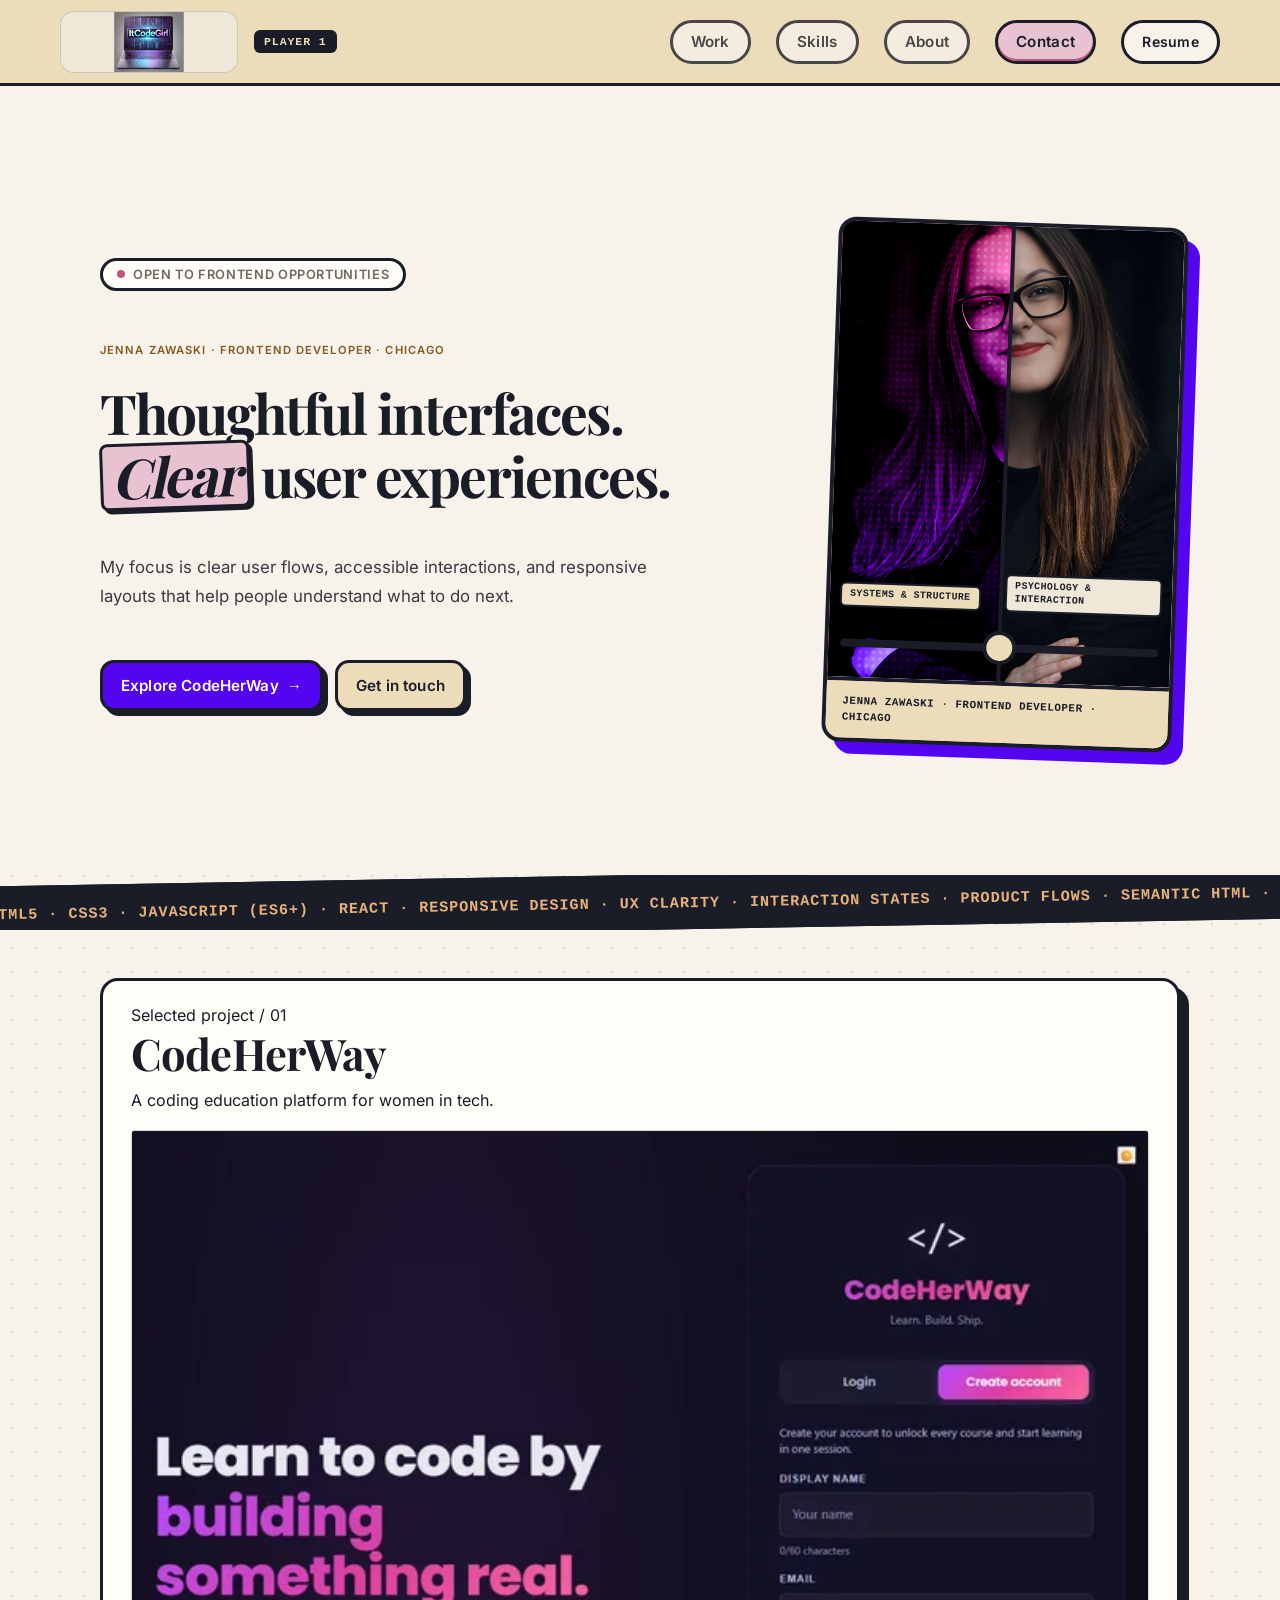
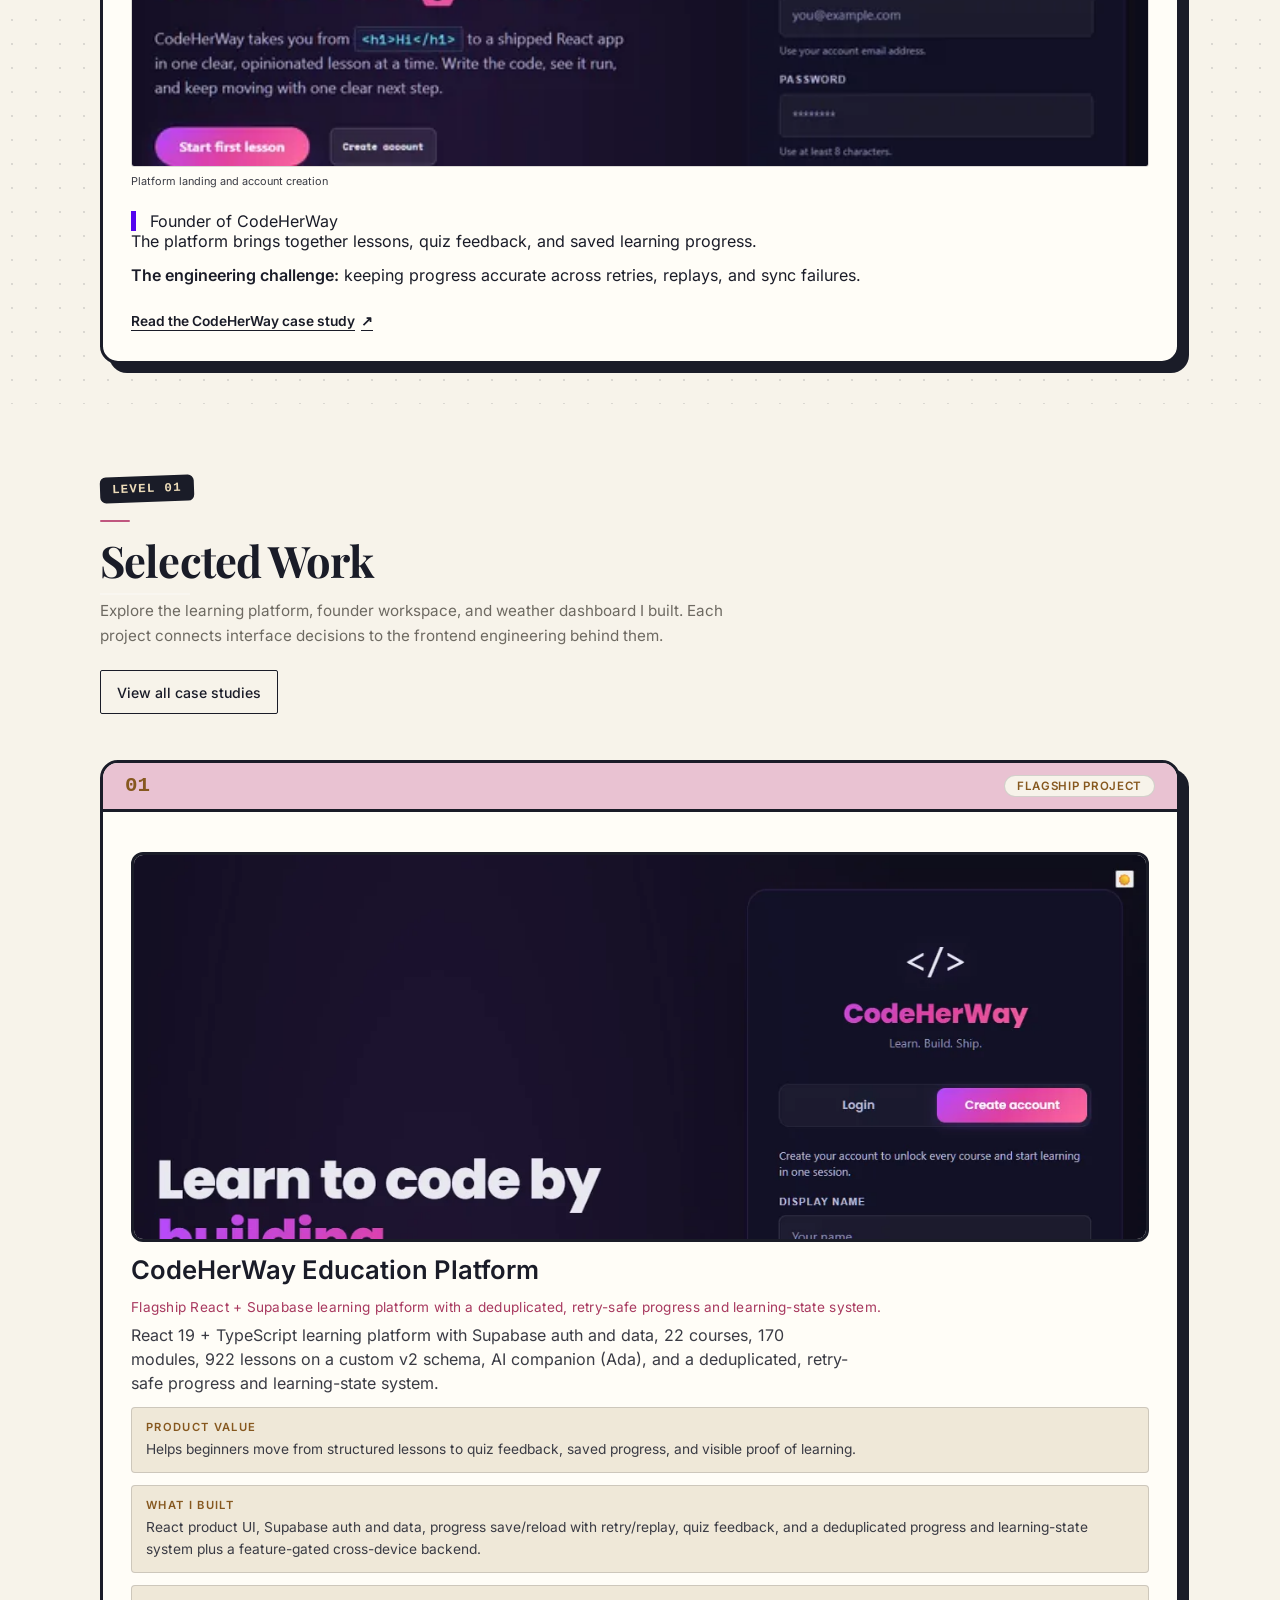
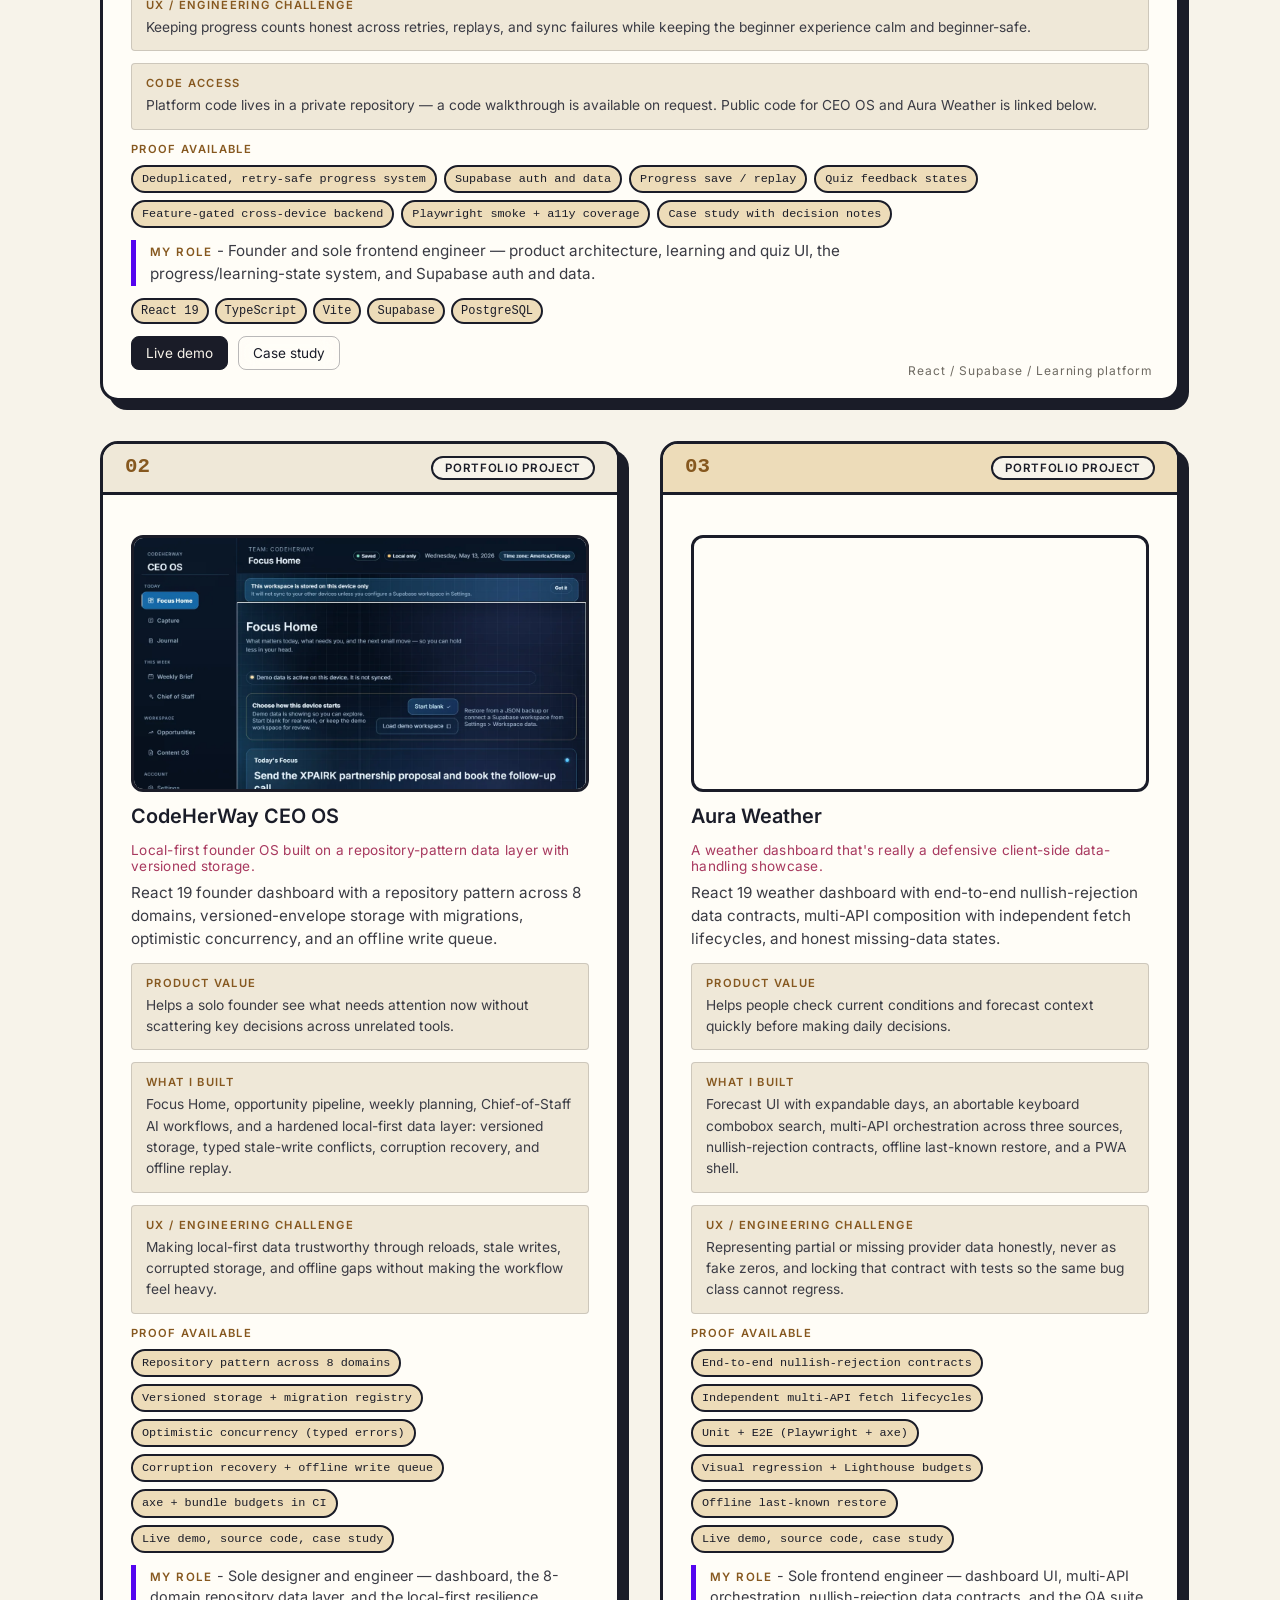
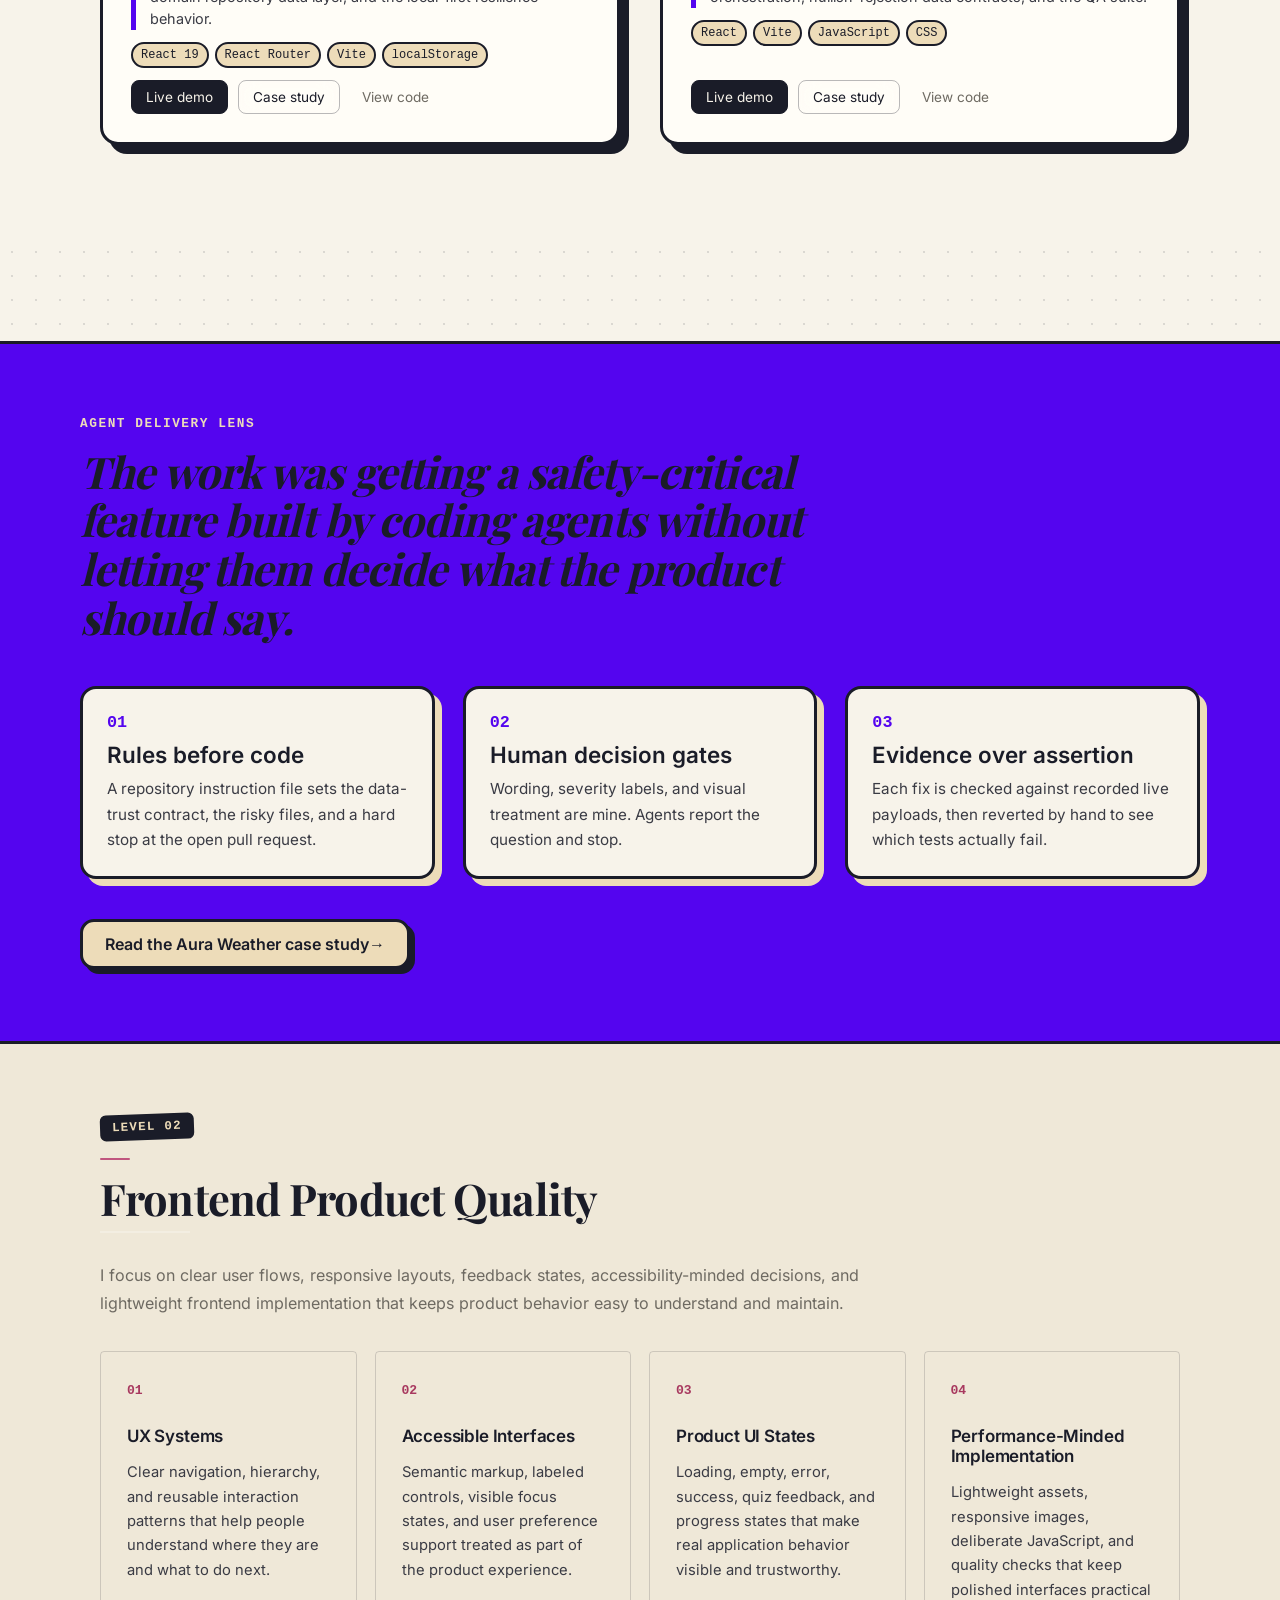
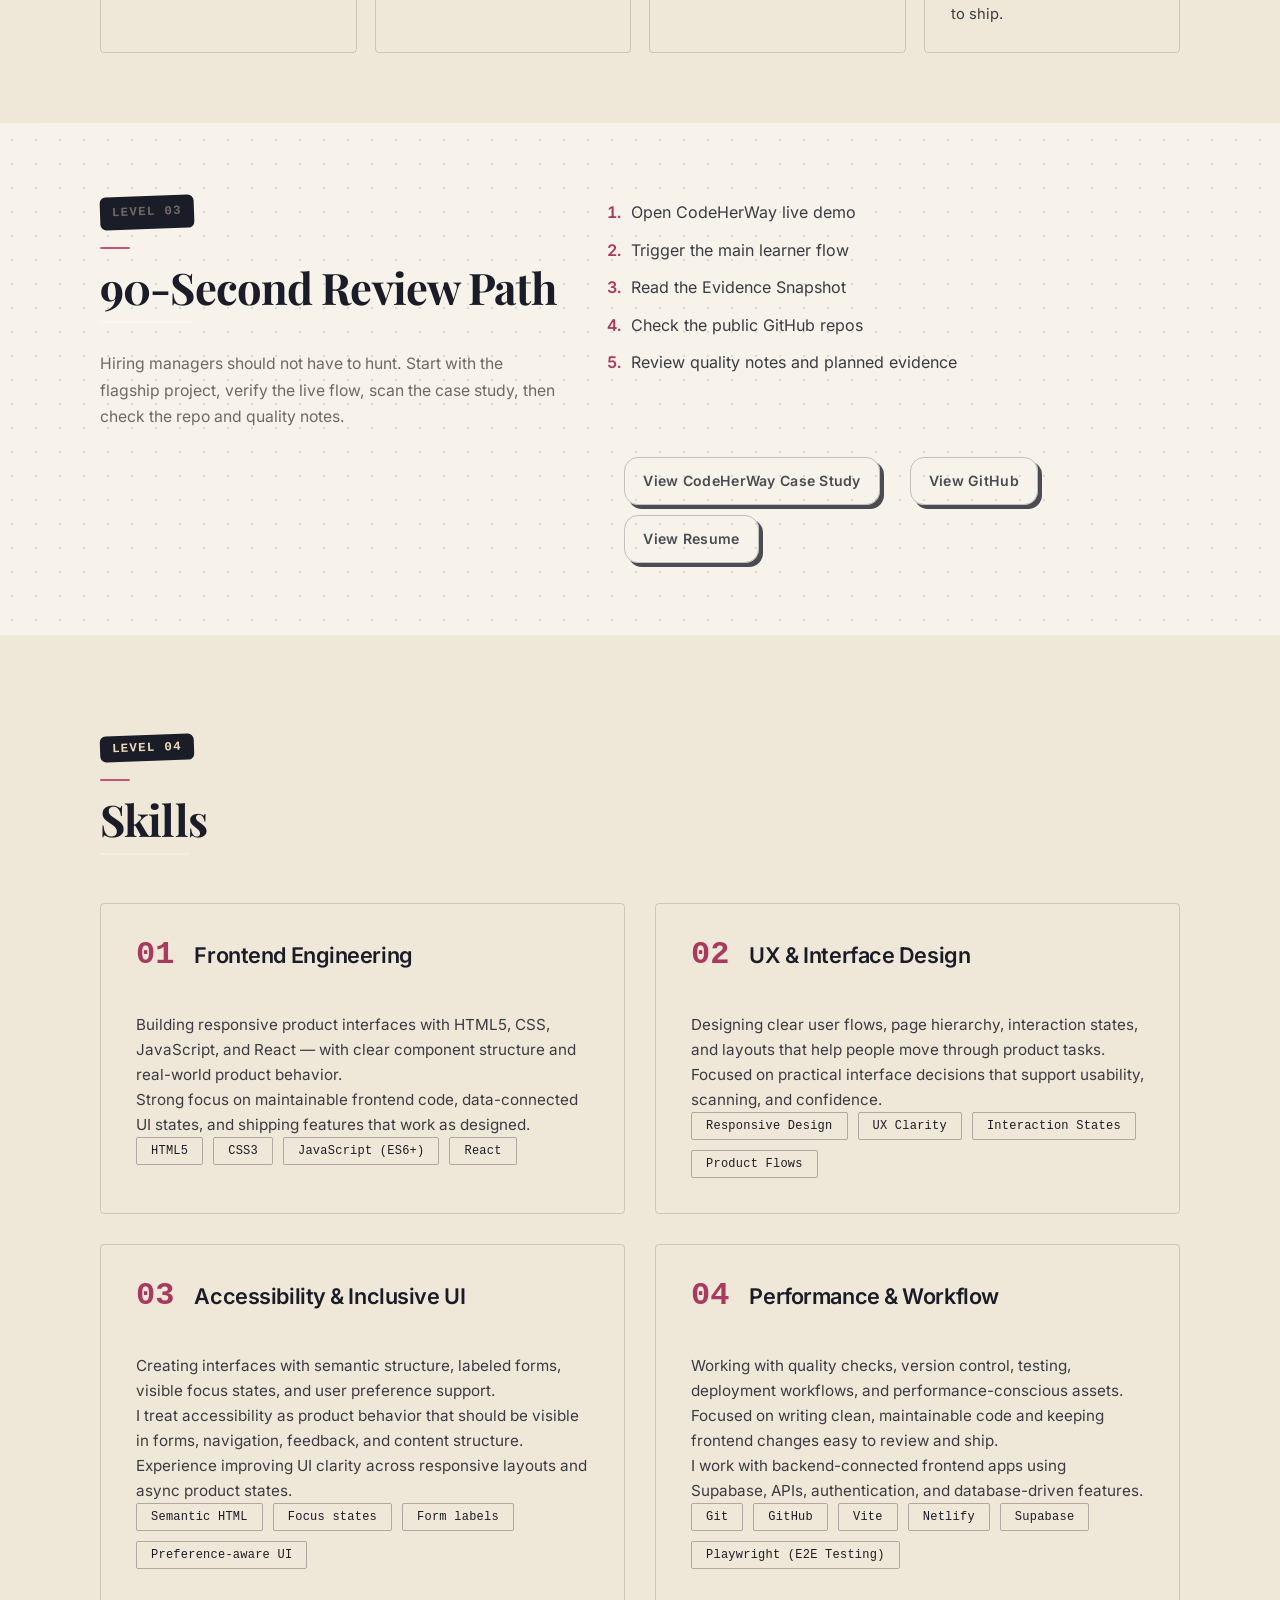
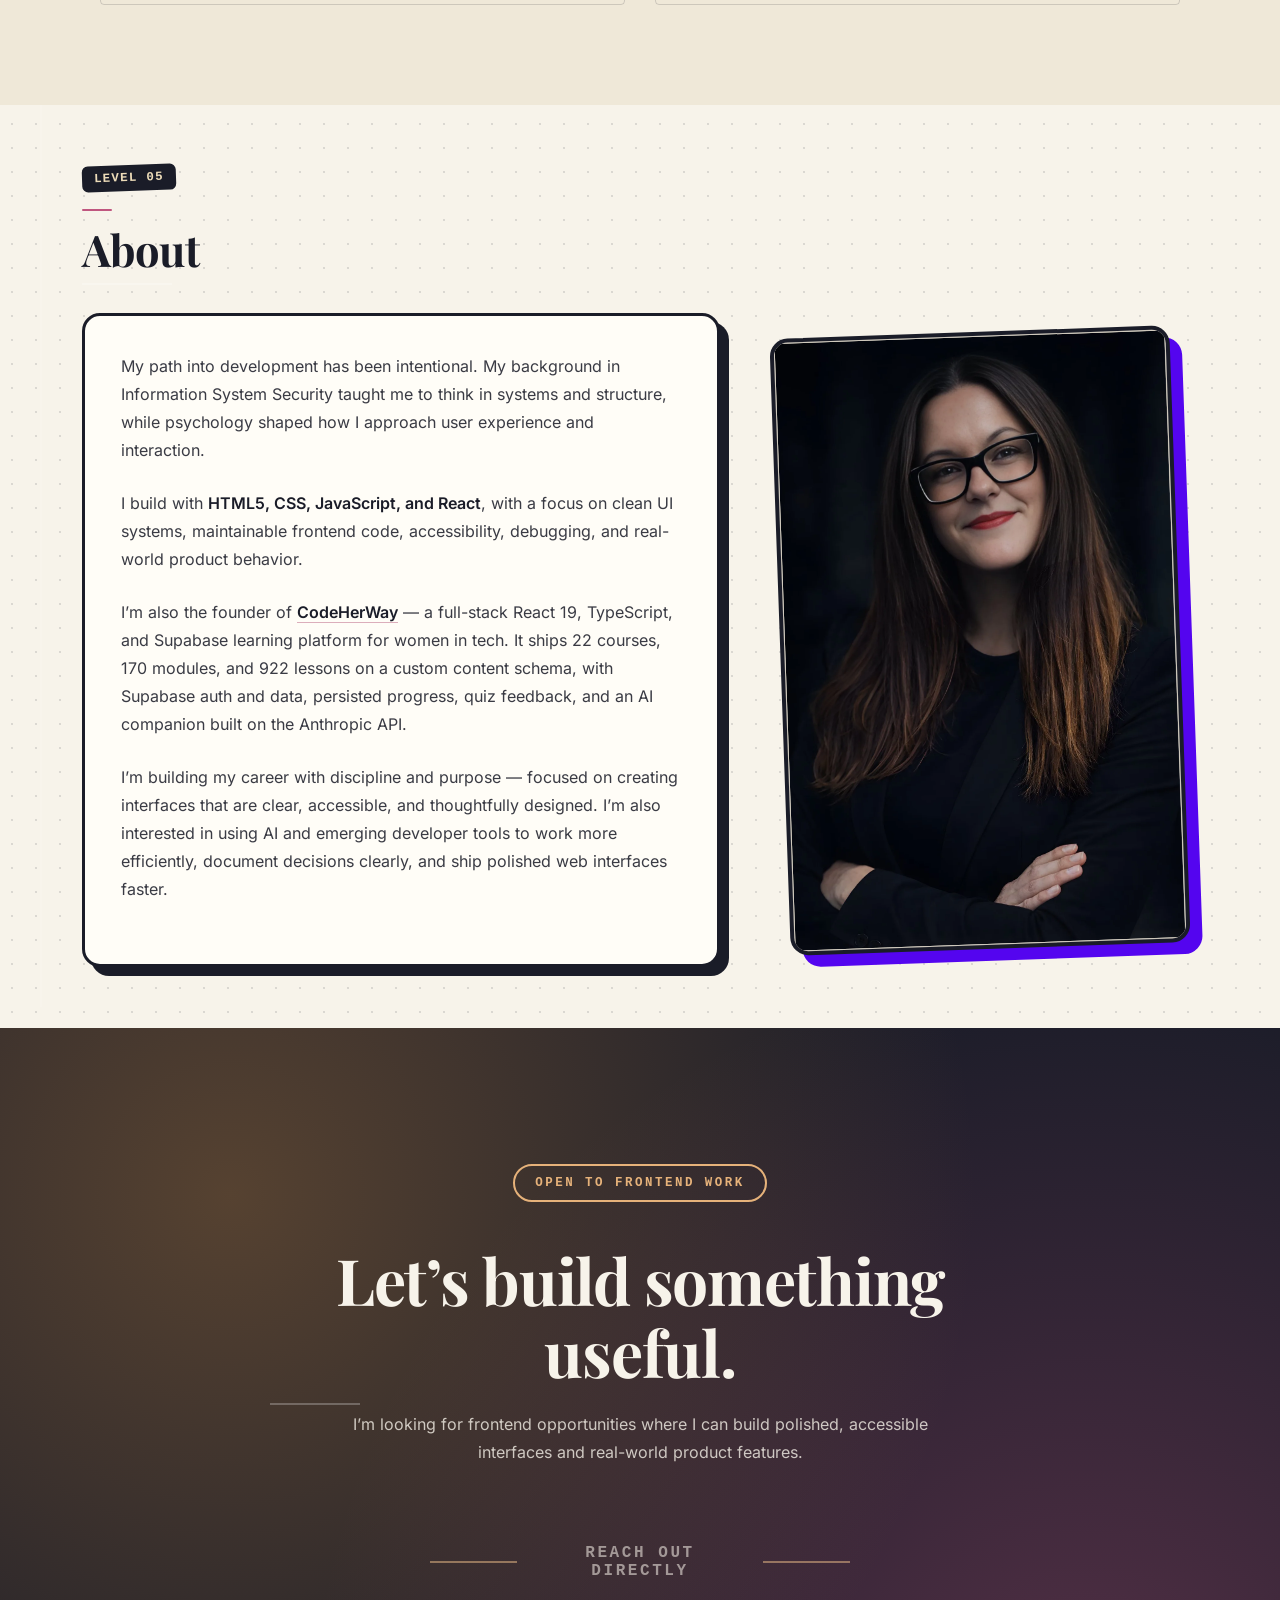
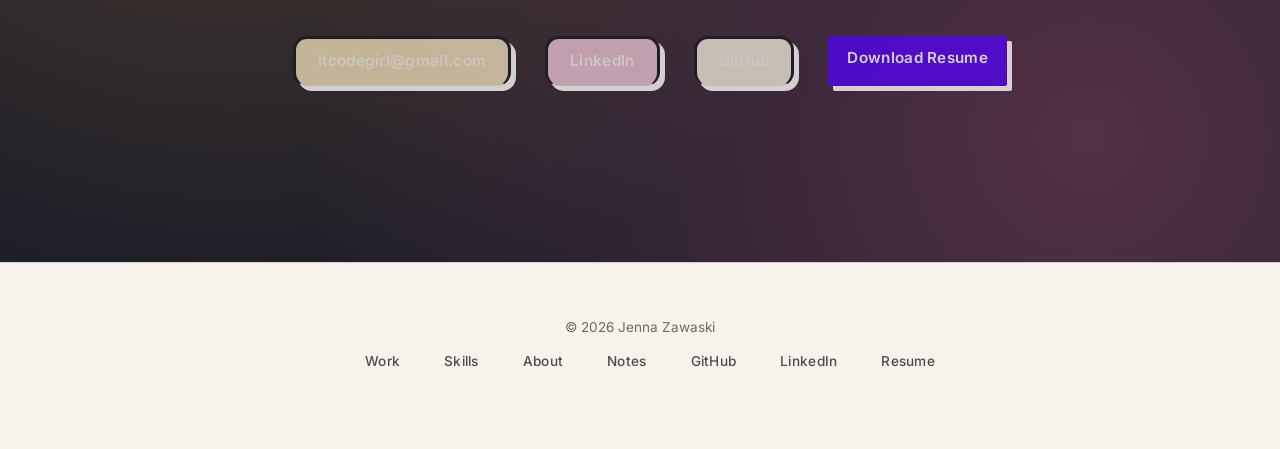
==== commit 8509f0f5: "Merge branch 'main' into redesign/player-one-homepage" ====
--- a/index.html
+++ b/index.html
@@ -105,13 +105,13 @@
 				<div class="hero-content">
 					<div class="availability-badge"><span class="availability-dot" aria-hidden="true"></span>Open to frontend opportunities</div>
 					<p class="hero-sub">Jenna Zawaski · Frontend developer · Chicago</p>
-					<h1 id="hero-title">Thoughtful interfaces.<br><span class="em">Reliable</span> React engineering.</h1>
-					<p class="hero-intro">I build React and TypeScript applications with clear user flows, accessible interactions, and thoughtful loading, error, and success states.</p>
+					<h1 id="hero-title">Thoughtful interfaces.<br><span class="em">Clear</span> user experiences.</h1>
+					<p class="hero-intro">My focus is clear user flows, accessible interactions, and responsive layouts that help people understand what to do next.</p>
 					<div class="hero-actions">
 						<a href="work/codeherway/" class="hero-cta hero-cta--primary">Explore CodeHerWay <span aria-hidden="true">→</span></a>
 						<a href="#contact" class="hero-cta hero-cta--secondary">Get in touch</a>
 					</div>
-					<p class="hero-stack">React · TypeScript · CSS · Supabase · Playwright</p>
+					
 				</div>
 				<figure class="hero-portrait">
 					<div class="hero-portrait-split">
@@ -146,7 +146,12 @@
 					<p class="opening-eyebrow">Selected project / 01</p>
 					<h2 id="featured-project-title">CodeHerWay</h2>
 					<p class="opening-summary">A coding education platform for women in tech.</p>
-					<p class="opening-role">Founder &amp; sole frontend engineer</p>
+					<figure class="opening-preview">
+						<img src="assets/images/projects/codeherway-dashboard-640.webp" srcset="assets/images/projects/codeherway-dashboard-640.webp 640w, assets/images/projects/codeherway-dashboard-960.webp 960w" sizes="(max-width: 900px) calc(100vw - 80px), 440px" alt="CodeHerWay landing page and account creation interface" width="800" height="450" loading="eager" decoding="async">
+						<figcaption>Platform landing and account creation</figcaption>
+					</figure>
+					<p class="opening-role">Founder of CodeHerWay</p>
+					<p class="opening-built">The platform brings together lessons, quiz feedback, and saved learning progress.</p>
 					<p class="opening-challenge"><strong>The engineering challenge:</strong> keeping progress accurate across retries, replays, and sync failures.</p>
 					<a class="opening-link" href="work/codeherway/">Read the CodeHerWay case study <span aria-hidden="true">↗</span></a>
 				</aside>
--- a/css/player-one.css
+++ b/css/player-one.css
@@ -886,3 +886,61 @@
 	mix-blend-mode: color;
 	pointer-events: none;
 }
+
+/* ---------- Selected project pointer: spacing and rhythm ---------- */
+
+.home-player-one .hero-snapshot {
+	padding-top: 0;
+	padding-bottom: 0;
+}
+
+.home-player-one .hero-snapshot .hero-container {
+	padding-top: 48px;
+	padding-bottom: 0;
+}
+
+.home-player-one .mobile-trust-snapshot {
+	max-width: none;
+}
+
+.home-player-one .mobile-trust-snapshot .opening-eyebrow {
+	margin: 0;
+}
+
+.home-player-one .mobile-trust-snapshot h2 {
+	margin: 6px 0 0;
+}
+
+.home-player-one .mobile-trust-snapshot .opening-summary {
+	margin: 14px 0 0;
+}
+
+.home-player-one .mobile-trust-snapshot .opening-role {
+	margin: 18px 0 0;
+	padding-left: 14px;
+	border-left: 5px solid var(--po-violet);
+}
+
+.home-player-one .mobile-trust-snapshot .opening-challenge {
+	margin: 14px 0 0;
+}
+
+.home-player-one .mobile-trust-snapshot .opening-link {
+	display: inline-flex;
+	gap: 6px;
+	margin-top: 20px;
+}
+
+.home-player-one .work {
+	padding-top: 72px;
+}
+
+/* Headline weight and HUD tag placement, matched to the approved prototype. */
+
+.home-player-one .hero-content h1 {
+	font-size: clamp(2.7rem, 5.6vw, 5.2rem);
+}
+
+.home-player-one .player-tag {
+	margin-right: auto;
+}
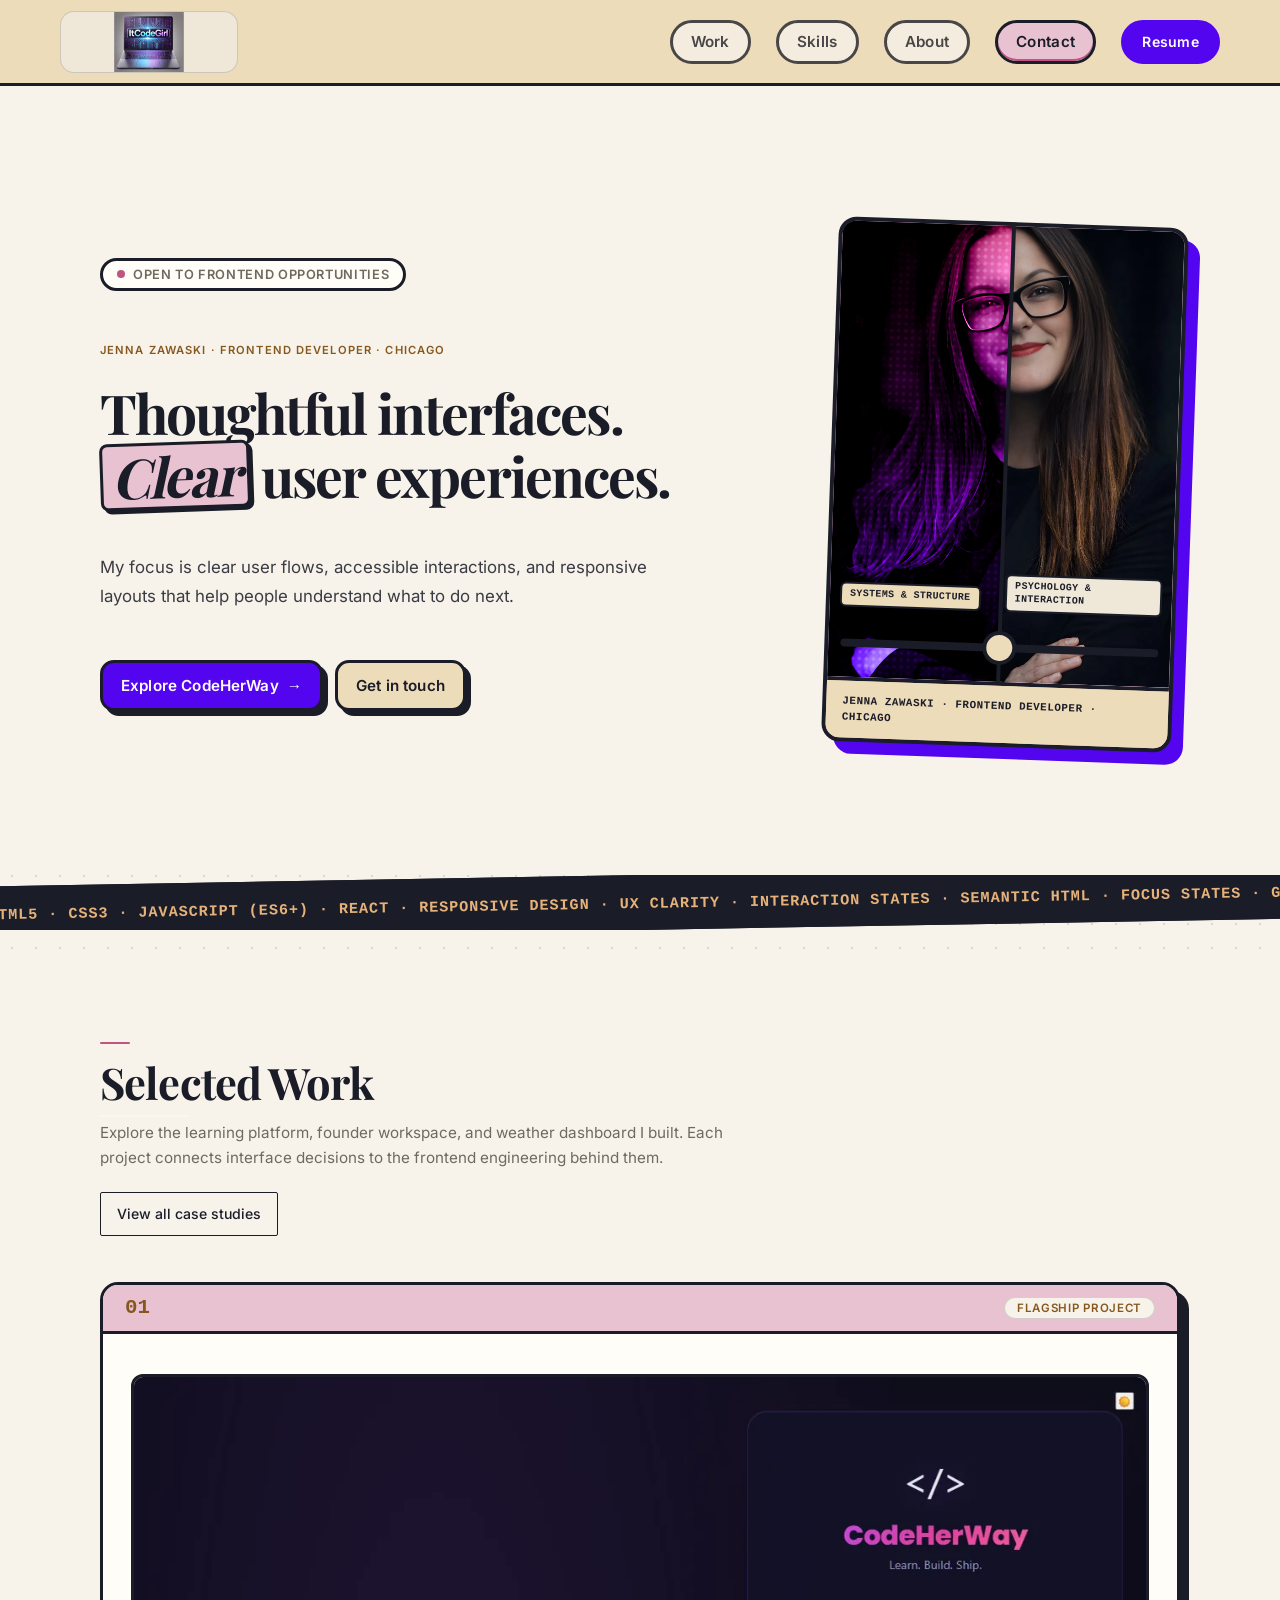
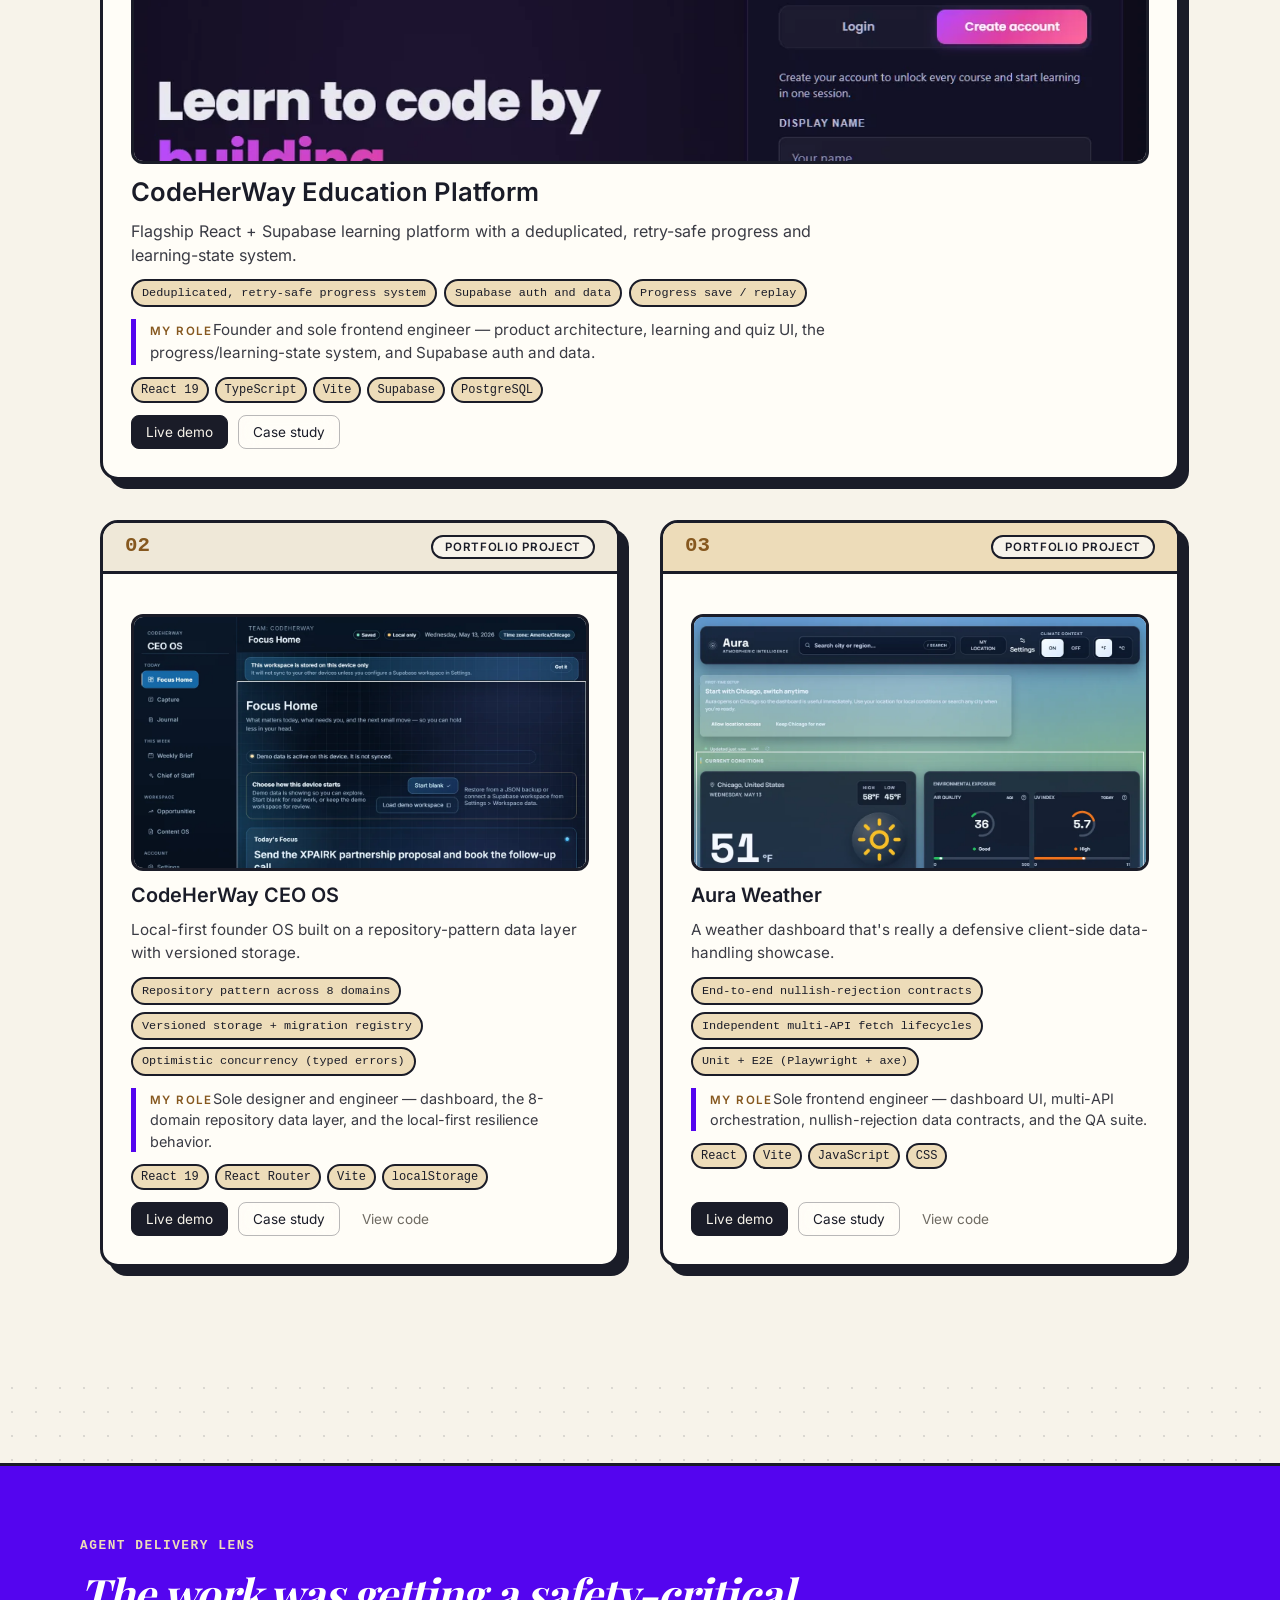
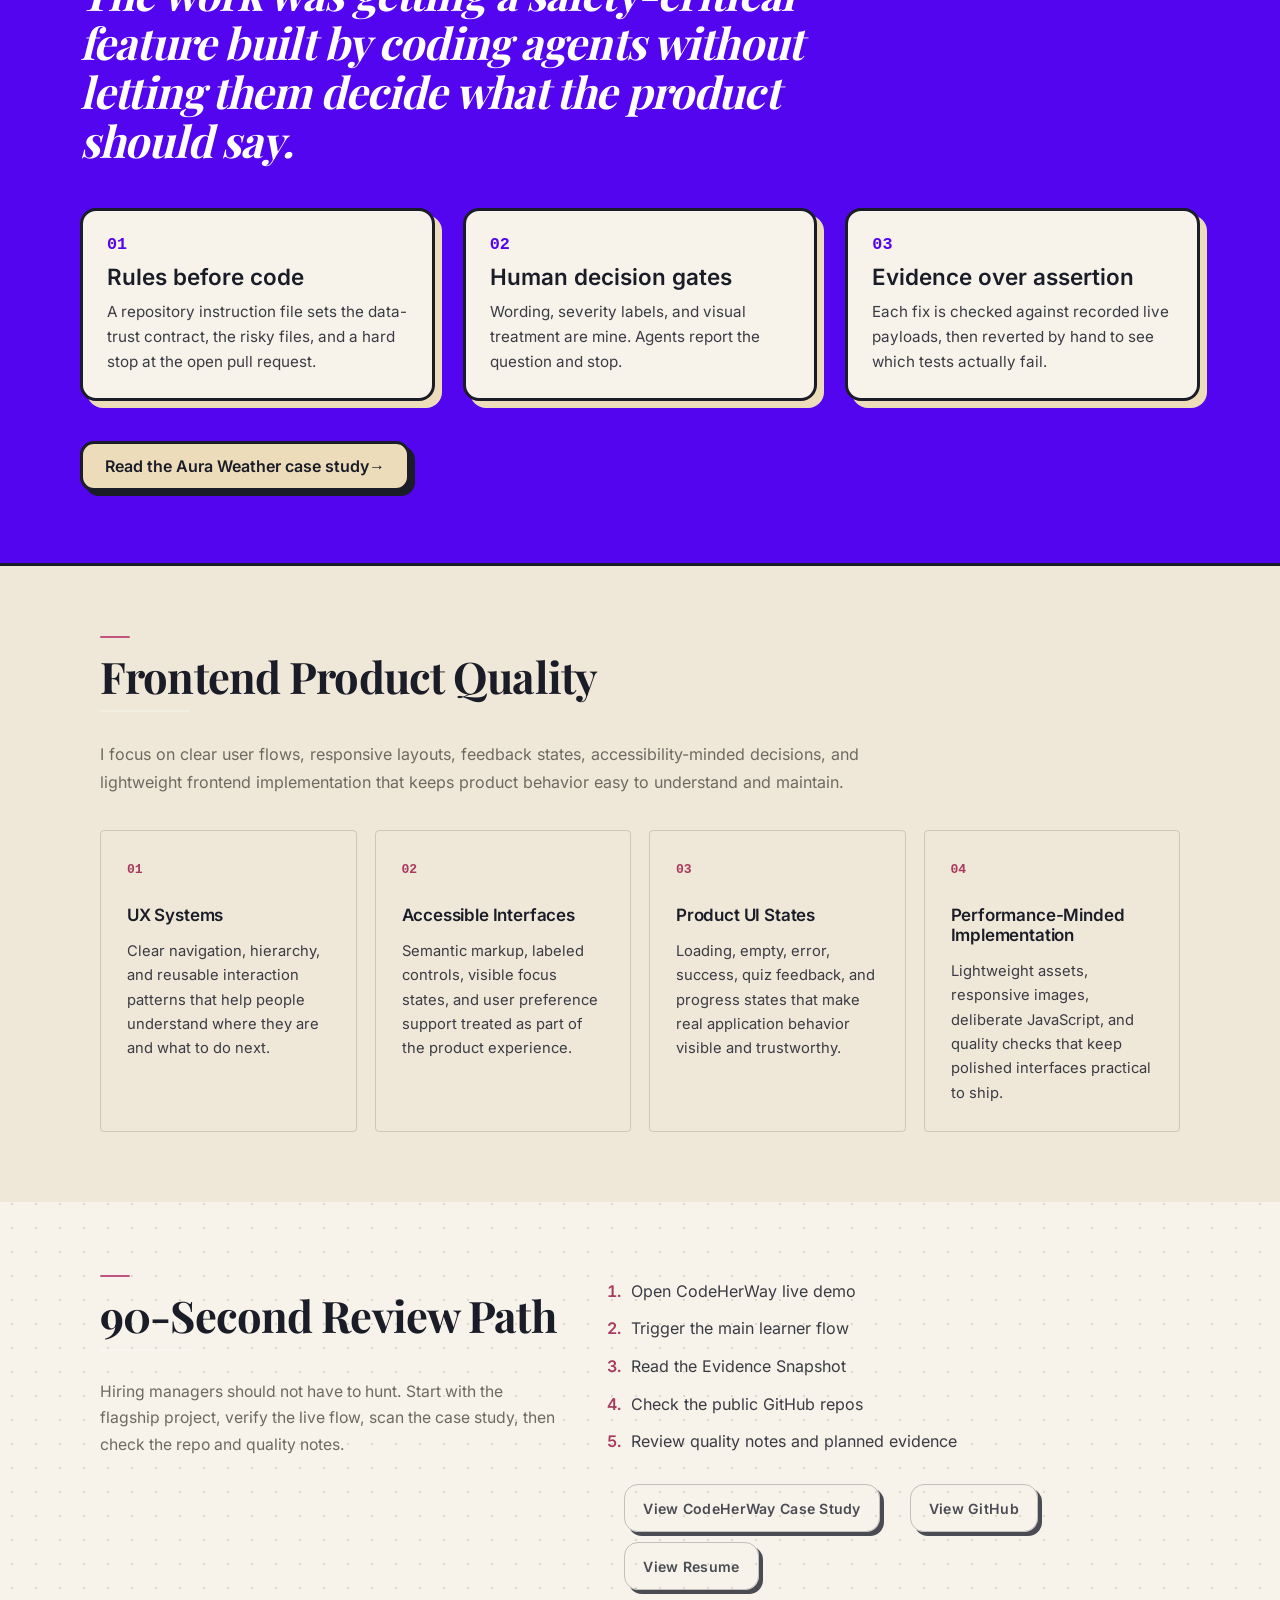
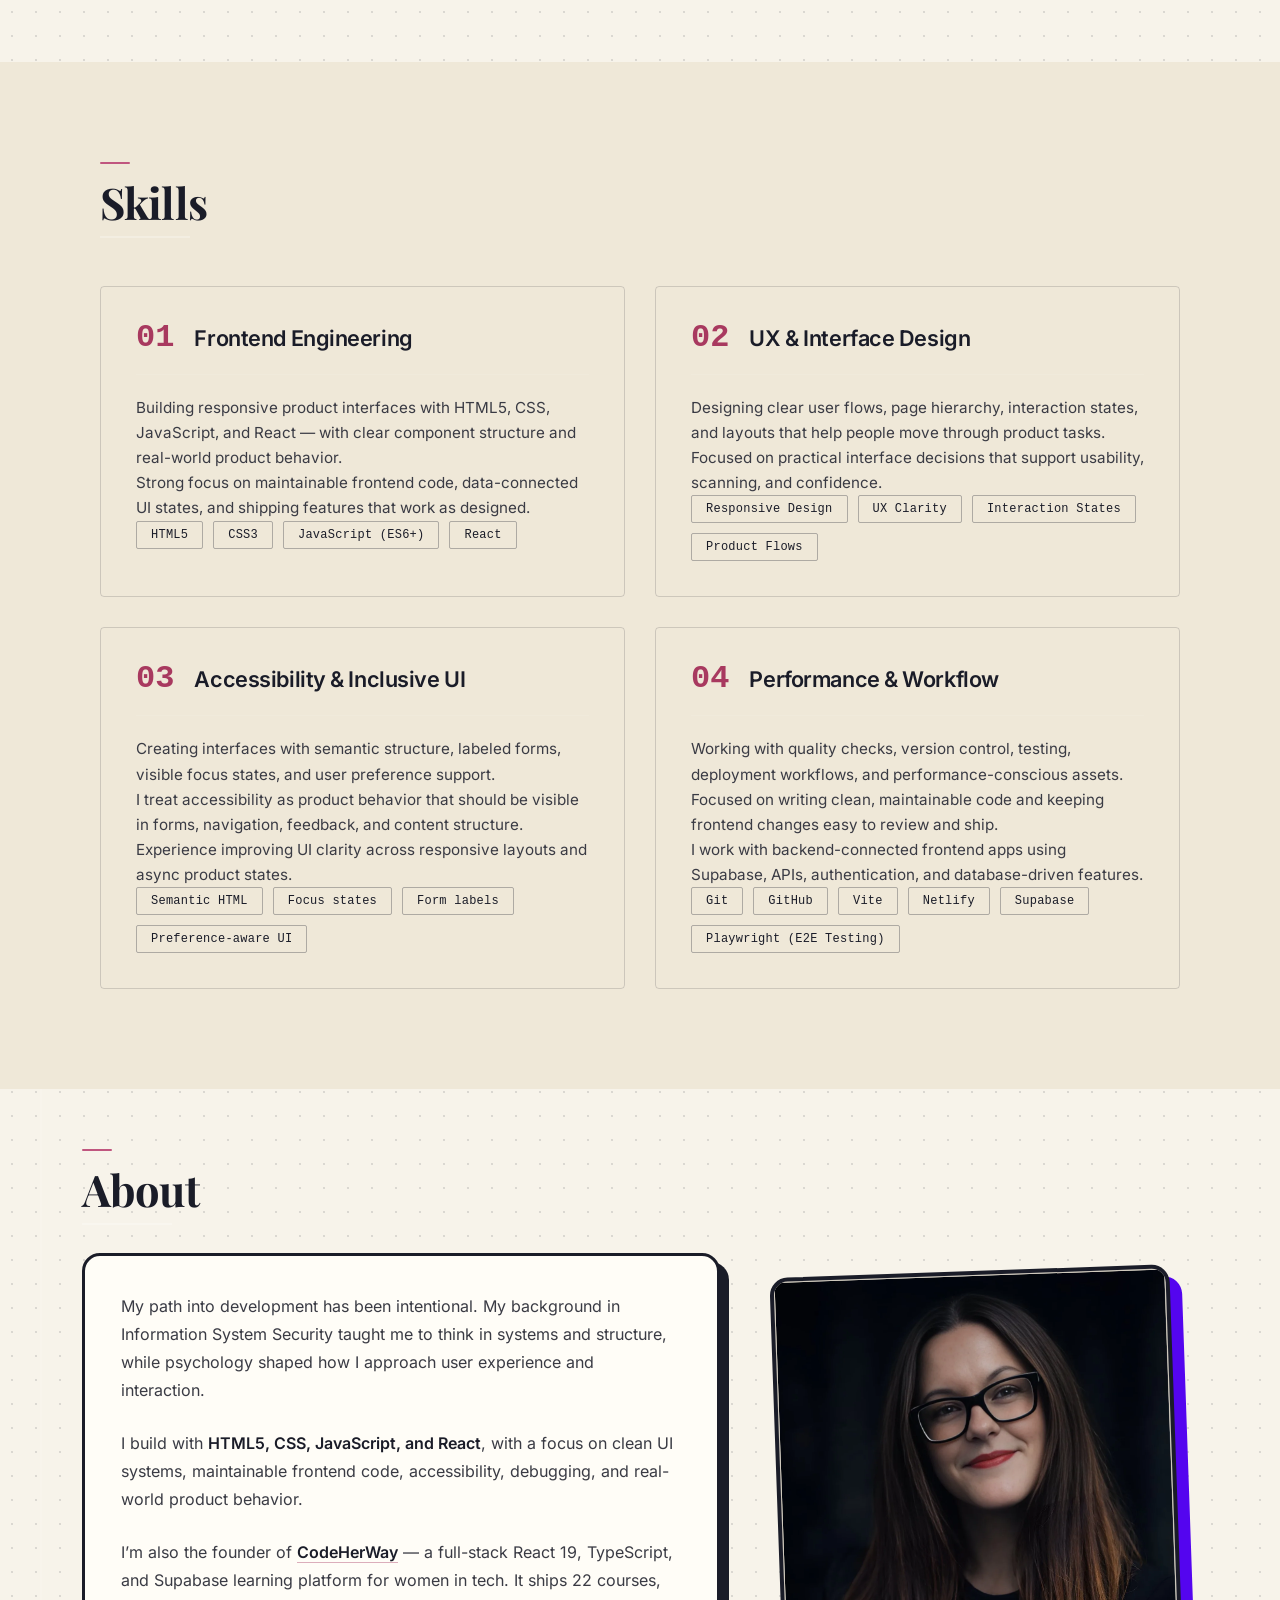
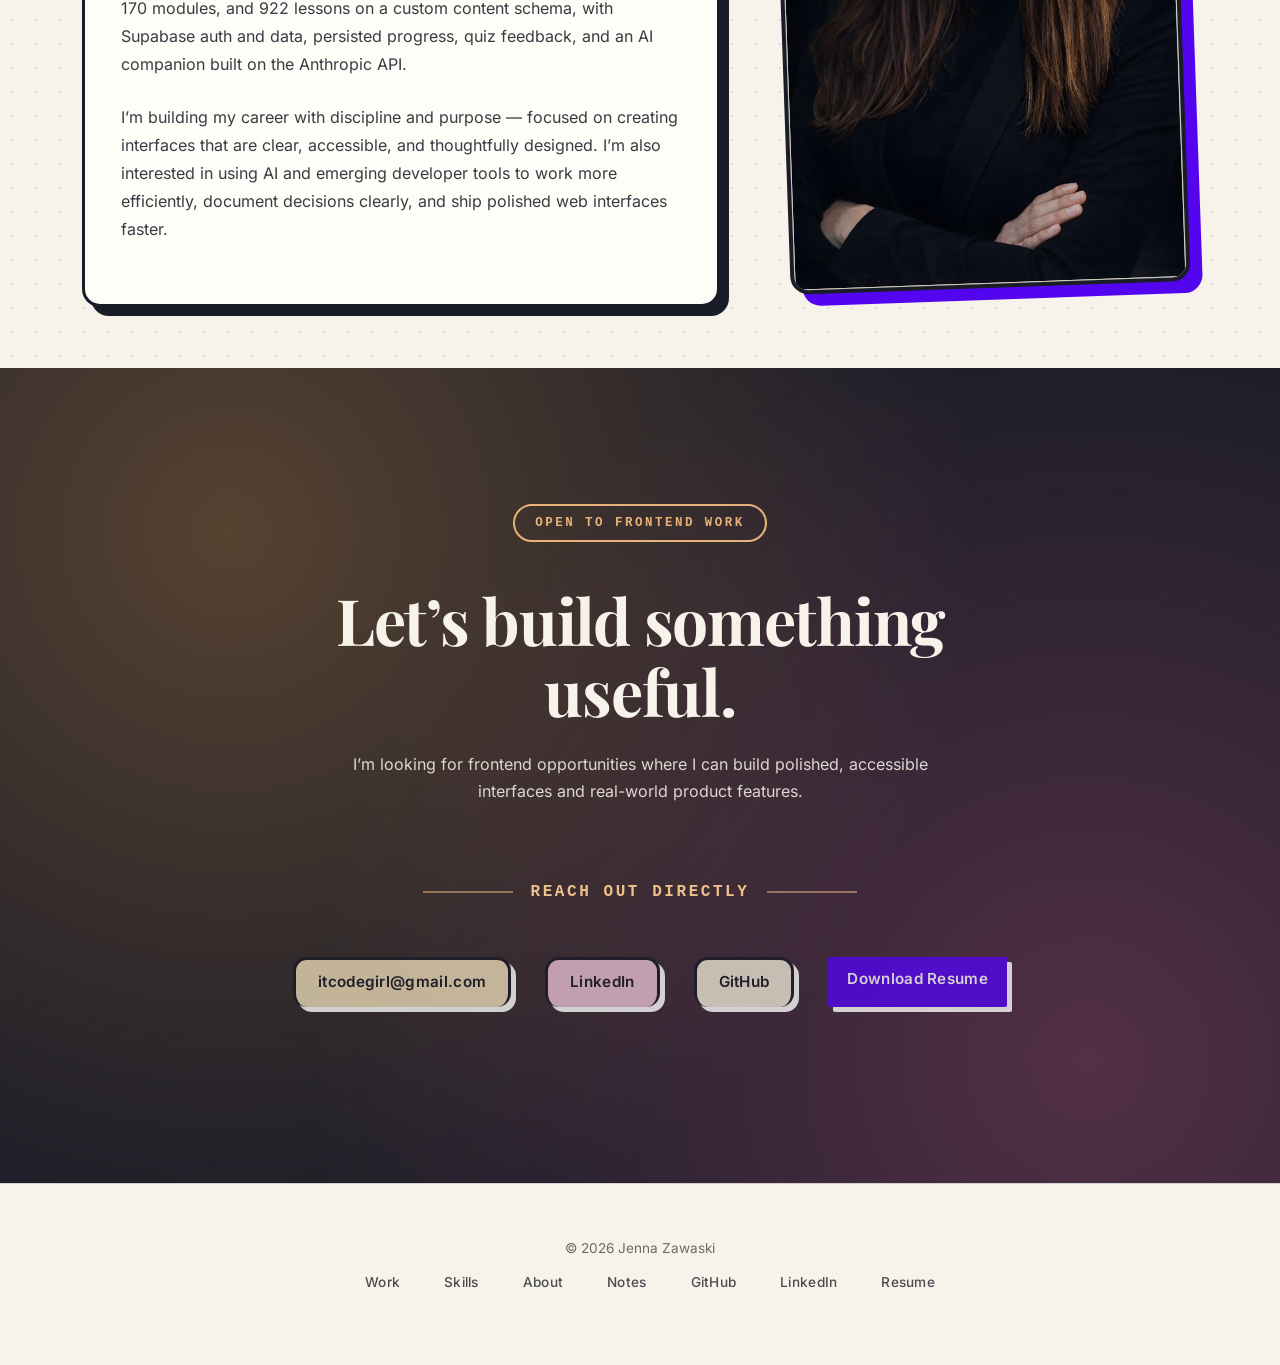
==== commit 93f4df9f: "Remove the duplicate flagship card and the game labels The "Selected project / 01" card repeated wor" ====
--- a/index.html
+++ b/index.html
@@ -4,8 +4,7 @@
 <head>
 	<meta charset="UTF-8">
 	<meta name="viewport" content="width=device-width, initial-scale=1.0, viewport-fit=cover">
-	<meta name="description"
-		content="Jenna Zawaski is a Chicago-based UX-focused frontend developer building polished, accessible product interfaces.">
+	<meta name="description" content="Jenna Zawaski is a Chicago-based UX-focused frontend developer building polished, accessible product interfaces.">
 	<meta name="author" content="Jenna Zawaski">
 	<meta name="robots" content="index, follow">
 	<link rel="canonical" href="https://itcodegirl.com/">
@@ -14,18 +13,15 @@
 
 	<meta property="og:type" content="website">
 	<meta property="og:title" content="Jenna Zawaski | Frontend Developer">
-	<meta property="og:description"
-		content="UX-focused frontend developer building polished, accessible product interfaces with real product behavior.">
+	<meta property="og:description" content="UX-focused frontend developer building polished, accessible product interfaces with real product behavior.">
 	<meta property="og:url" content="https://itcodegirl.com/">
 	<meta property="og:image" content="https://itcodegirl.com/assets/images/Jenna_robot_840.webp">
 	<meta property="og:image:width" content="840">
 	<meta property="og:image:height" content="1260">
 	<meta name="twitter:card" content="summary_large_image">
 	<meta name="twitter:title" content="Jenna Zawaski | Frontend Developer">
-	<meta name="twitter:description"
-		content="UX-focused frontend developer building polished, accessible product interfaces.">
-	<meta name="twitter:image"
-		content="https://itcodegirl.com/assets/images/Jenna_robot_840.webp">
+	<meta name="twitter:description" content="UX-focused frontend developer building polished, accessible product interfaces.">
+	<meta name="twitter:image" content="https://itcodegirl.com/assets/images/Jenna_robot_840.webp">
 	<title>Jenna Zawaski | Frontend Developer</title>
 
 	<link rel="preload" href="assets/fonts/inter-latin-300-600.woff2" as="font" type="font/woff2" crossorigin>
@@ -42,39 +38,7 @@
 	<link rel="stylesheet" href="./css/player-one.css">
 	<link rel="stylesheet" href="./css/editorial.css">
 
-	<script type="application/ld+json">
-		{
-			"@context": "https://schema.org",
-			"@type": "Person",
-			"name": "Jenna Zawaski",
-			"url": "https://itcodegirl.com/",
-			"jobTitle": "Frontend Developer",
-			"address": {
-				"@type": "PostalAddress",
-				"addressLocality": "Chicago",
-				"addressRegion": "IL",
-				"addressCountry": "US"
-			},
-			"knowsAbout": [
-				"Frontend Development",
-				"HTML5",
-				"CSS",
-				"JavaScript",
-				"React",
-				"UX Design",
-				"Responsive Interfaces",
-				"Accessibility",
-				"Semantic HTML",
-				"API Integration",
-				"Supabase"
-			],
-			"email": "itcodegirl@gmail.com",
-			"sameAs": [
-				"https://github.com/itcodegirl",
-				"https://www.linkedin.com/in/jennazawaski"
-			]
-		}
-	</script>
+		<script type="application/ld+json">{"@context":"https://schema.org","@type":"Person","name":"Jenna Zawaski","url":"https://itcodegirl.com/","jobTitle":"Frontend Developer","address":{"@type":"PostalAddress","addressLocality":"Chicago","addressRegion":"IL","addressCountry":"US"},"knowsAbout":["Frontend Development","HTML5","CSS","JavaScript","React","UX Design","Responsive Interfaces","Accessibility","Semantic HTML","API Integration","Supabase"],"email":"itcodegirl@gmail.com","sameAs":["https://github.com/itcodegirl","https://www.linkedin.com/in/jennazawaski"]}</script>
 </head>
 
 <body class="home-player-one">
@@ -87,7 +51,6 @@
 			<a class="logo" href="#main-content" aria-label="ItCodeGirl home">
 				<img src="assets/images/itcodegirl-logo.webp" alt="" width="118" height="46" loading="eager" decoding="async">
 			</a>
-			<span class="player-tag">Player 1</span>
 			<nav class="nav" aria-label="Primary navigation">
 				<a href="#work" data-mobile-nav="primary">Work</a>
 				<a href="#skills" data-mobile-nav="secondary">Skills</a>
@@ -99,7 +62,6 @@
 	</header>
 
 	<main id="main-content" tabindex="-1">
-
 		<section class="hero" aria-labelledby="hero-title">
 			<div class="hero-container">
 				<div class="hero-content">
@@ -111,7 +73,6 @@
 						<a href="work/codeherway/" class="hero-cta hero-cta--primary">Explore CodeHerWay <span aria-hidden="true">→</span></a>
 						<a href="#contact" class="hero-cta hero-cta--secondary">Get in touch</a>
 					</div>
-					
 				</div>
 				<figure class="hero-portrait">
 					<div class="hero-portrait-split">
@@ -130,36 +91,14 @@
 				</figure>
 			</div>
 		</section>
-
 		<div class="skills-ticker-clip">
 			<div class="skills-ticker">
-				<p class="visually-hidden">Skills are listed in full under Skills below.</p>
 				<div class="skills-ticker-track" aria-hidden="true">
-					<span data-ticker-line>HTML5 · CSS3 · JavaScript (ES6+) · React · Responsive Design · UX Clarity · Interaction States · Product Flows · Semantic HTML · Focus states · Form labels · Preference-aware UI · Git · GitHub · Vite · Netlify · Supabase · Playwright ·</span>
+					<span data-ticker-line>HTML5 · CSS3 · JavaScript (ES6+) · React · Responsive Design · UX Clarity · Interaction States · Semantic HTML · Focus states · Git · GitHub · Vite · Netlify · Supabase · Playwright ·</span>
 				</div>
 			</div>
 		</div>
-
-		<section class="hero-snapshot">
-			<div class="hero-container">
-				<aside class="mobile-trust-snapshot" aria-labelledby="featured-project-title">
-					<p class="opening-eyebrow">Selected project / 01</p>
-					<h2 id="featured-project-title">CodeHerWay</h2>
-					<p class="opening-summary">A coding education platform for women in tech.</p>
-					<figure class="opening-preview">
-						<img src="assets/images/projects/codeherway-dashboard-640.webp" srcset="assets/images/projects/codeherway-dashboard-640.webp 640w, assets/images/projects/codeherway-dashboard-960.webp 960w" sizes="(max-width: 900px) calc(100vw - 80px), 440px" alt="CodeHerWay landing page and account creation interface" width="800" height="450" loading="eager" decoding="async">
-						<figcaption>Platform landing and account creation</figcaption>
-					</figure>
-					<p class="opening-role">Founder of CodeHerWay</p>
-					<p class="opening-built">The platform brings together lessons, quiz feedback, and saved learning progress.</p>
-					<p class="opening-challenge"><strong>The engineering challenge:</strong> keeping progress accurate across retries, replays, and sync failures.</p>
-					<a class="opening-link" href="work/codeherway/">Read the CodeHerWay case study <span aria-hidden="true">↗</span></a>
-				</aside>
-			</div>
-		</section>
-
 		<section class="work" id="work" aria-labelledby="work-title">
-			<p class="level-chip">Level 01</p>
 			<h2 id="work-title">Selected Work</h2>
 			<p class="work-intro">
 				Explore the learning platform, founder workspace, and weather dashboard I built. Each project connects interface decisions to the frontend engineering behind them.
@@ -167,7 +106,6 @@
 			<a class="work-index-link" href="work/">View all case studies</a>
 			<div class="work-grid" id="projectsGrid"></div>
 		</section>
-
 		<section class="agent-lens" aria-labelledby="agent-lens-title">
 			<div class="agent-lens-inner">
 				<p class="agent-lens-eyebrow">Agent delivery lens</p>
@@ -192,9 +130,7 @@
 				<a class="agent-lens-link" href="work/aura-weather/">Read the Aura Weather case study <span aria-hidden="true">→</span></a>
 			</div>
 		</section>
-
 		<section class="product-quality" aria-labelledby="product-quality-title">
-			<p class="level-chip">Level 02</p>
 			<h2 id="product-quality-title">Frontend Product Quality</h2>
 			<p class="quality-intro">
 				I focus on clear user flows, responsive layouts, feedback states, accessibility-minded decisions, and lightweight frontend implementation that keeps product behavior easy to understand and maintain.
@@ -222,10 +158,8 @@
 				</article>
 			</div>
 		</section>
-
 		<section class="review-path" aria-labelledby="review-path-title">
 			<div class="review-path-copy">
-				<p class="level-chip">Level 03</p>
 				<h2 id="review-path-title">90-Second Review Path</h2>
 				<p>
 					Hiring managers should not have to hunt. Start with the flagship project, verify the live flow, scan the case study, then check the repo and quality notes.
@@ -244,13 +178,9 @@
 				<a href="assets/JennaZawaski-Resume.pdf" download>View Resume</a>
 			</nav>
 		</section>
-
 		<section class="skills" id="skills" aria-labelledby="skills-title">
-			<p class="level-chip">Level 04</p>
 			<h2 id="skills-title">Skills</h2>
-
 			<div class="skills-grid">
-
 				<div class="skill-card">
 					<div class="skill-header">
 						<span class="skill-number" aria-hidden="true">01</span>
@@ -269,7 +199,6 @@
 						</div>
 					</div>
 				</div>
-
 				<div class="skill-card">
 					<div class="skill-header">
 						<span class="skill-number" aria-hidden="true">02</span>
@@ -288,7 +217,6 @@
 						</div>
 					</div>
 				</div>
-
 				<div class="skill-card">
 					<div class="skill-header">
 						<span class="skill-number" aria-hidden="true">03</span>
@@ -307,7 +235,6 @@
 						</div>
 					</div>
 				</div>
-
 				<div class="skill-card">
 					<div class="skill-header">
 						<span class="skill-number" aria-hidden="true">04</span>
@@ -331,11 +258,8 @@
 				</div>
 			</div>
 		</section>
-
 		<section class="about" id="about" aria-labelledby="about-title">
-			<p class="level-chip">Level 05</p>
 			<h2 id="about-title">About</h2>
-
 			<div class="about-container">
 				<div class="about-content">
 					<p class="about-text">
@@ -343,21 +267,17 @@
 						My background in Information System Security taught me to
 						think in systems and structure, while psychology shaped how I approach user experience and interaction.
 					</p>
-
 					<p class="about-text">
 						I build with <strong>HTML5, CSS, JavaScript, and React</strong>, with a focus on clean UI systems,
 						maintainable frontend code, accessibility, debugging, and real-world product behavior.
 					</p>
-
 					<p class="about-text">
 						I’m also the founder of <a href="https://codeherway-platform.vercel.app/" target="_blank" rel="noopener noreferrer" class="about-link"><strong>CodeHerWay</strong></a> — a full-stack React 19, TypeScript, and Supabase learning platform for women in tech. It ships 22 courses, 170 modules, and 922 lessons on a custom content schema, with Supabase auth and data, persisted progress, quiz feedback, and an AI companion built on the Anthropic API.
 					</p>
-
 					<p class="about-text">
 						I’m building my career with discipline and purpose — focused on creating interfaces that are clear, accessible, and thoughtfully designed. I’m also interested in using AI and emerging developer tools to work more efficiently, document decisions clearly, and ship polished web interfaces faster.
 					</p>
 				</div>
-
 				<div class="about-image">
 					<picture>
 						<source srcset="assets/headshot.webp" type="image/webp">
@@ -366,7 +286,6 @@
 				</div>
 			</div>
 		</section>
-
 		<section class="contact" id="contact" aria-labelledby="contact-title">
 			<div class="contact-card">
 				<p class="contact-eyebrow">Open to frontend work</p>
@@ -375,20 +294,15 @@
 					I’m looking for frontend opportunities where I can build polished, accessible interfaces and real-world
 					product features.
 				</p>
-
 				<p class="contact-divider">Reach out directly</p>
-
 				<nav class="contact-links" aria-label="Direct contact links">
 					<a href="mailto:itcodegirl@gmail.com" class="contact-link" aria-label="Email itcodegirl@gmail.com">itcodegirl@gmail.com</a>
-					<a href="https://www.linkedin.com/in/jennazawaski" target="_blank" rel="noopener noreferrer"
-						class="contact-link" aria-label="Visit Jenna Zawaski on LinkedIn">LinkedIn</a>
-					<a href="https://github.com/itcodegirl" target="_blank" rel="noopener noreferrer" class="contact-link"
-						aria-label="Visit Jenna Zawaski on GitHub">GitHub</a>
+					<a href="https://www.linkedin.com/in/jennazawaski" target="_blank" rel="noopener noreferrer" class="contact-link" aria-label="Visit Jenna Zawaski on LinkedIn">LinkedIn</a>
+					<a href="https://github.com/itcodegirl" target="_blank" rel="noopener noreferrer" class="contact-link" aria-label="Visit Jenna Zawaski on GitHub">GitHub</a>
 					<a href="assets/JennaZawaski-Resume.pdf" class="contact-link contact-link--resume" download aria-label="Download resume PDF">Download Resume</a>
 				</nav>
 			</div>
 		</section>
-
 	</main>
 
 	<footer class="site-footer">
--- a/css/player-one.css
+++ b/css/player-one.css
@@ -944,3 +944,137 @@
 .home-player-one .player-tag {
 	margin-right: auto;
 }
+
+/*
+ * Cascade overrides. This layer loads after editorial.css, which wins on
+ * equal specificity. Two declarations there need more than load order:
+ * `main h2` sets -webkit-text-fill-color, which `color` alone cannot beat,
+ * and `.nav-resume` sets its colour with !important.
+ */
+
+.home-player-one section.agent-lens h2,
+.home-player-one section.agent-lens h2 span {
+	-webkit-text-fill-color: #fff;
+}
+
+.home-player-one .nav-resume,
+.home-player-one .nav-resume:hover,
+.home-player-one .nav-resume:focus-visible {
+	color: #fff !important;
+	-webkit-text-fill-color: #fff;
+}
+
+.home-player-one .nav-resume:hover {
+	background: var(--po-ink);
+	border-color: var(--po-ink);
+}
+
+.home-player-one .contact .contact-link {
+	color: var(--po-ink);
+	-webkit-text-fill-color: var(--po-ink);
+	border-bottom: 0;
+}
+
+.home-player-one .contact .contact-link--resume {
+	color: #fff;
+	-webkit-text-fill-color: #fff;
+}
+
+/* `.nav a` outranks `.nav-resume`, so the resume pill needs the element too. */
+
+.home-player-one .nav a.nav-resume {
+	background: var(--po-violet);
+	border-color: var(--po-violet);
+	color: #fff !important;
+	-webkit-text-fill-color: #fff;
+}
+
+.home-player-one .nav a.nav-resume:hover,
+.home-player-one .nav a.nav-resume:focus-visible {
+	background: var(--po-ink);
+	border-color: var(--po-ink);
+}
+
+/* The inherited heading underline sits off-centre once the card is centred. */
+
+.home-player-one .contact-card h2::after,
+.home-player-one .contact-card h2::before {
+	display: none;
+}
+
+.home-player-one .contact-divider {
+	max-width: 560px;
+	white-space: nowrap;
+}
+
+/* Scoped past `.contact .contact-divider`, which has equal specificity. */
+
+.home-player-one .contact .contact-divider {
+	max-width: 560px;
+	color: #f0c08a;
+	white-space: nowrap;
+}
+
+.home-player-one .contact .contact-copy {
+	color: rgba(247, 243, 234, 0.86);
+}
+
+/*
+ * styles.css keeps a fixed header height down to 600px, but this layer lets
+ * the nav wrap from 760px. Let the header size to its contents across that
+ * band so a second row cannot spill past the header background.
+ */
+
+@media (max-width: 760px) {
+	.home-player-one .site-header {
+		height: auto;
+		min-height: var(--header-height);
+	}
+}
+
+/*
+ * `.review-path .review-path-copy p` in editorial.css recolours any paragraph
+ * inside that block, which greys out the Level 03 chip. Win it back.
+ */
+
+.home-player-one .review-path .review-path-copy p.level-chip {
+	color: var(--po-amber);
+	-webkit-text-fill-color: var(--po-amber);
+}
+
+/*
+ * The snapshot card now sits outside .hero, so editorial's `.hero .opening-*`
+ * treatments no longer reach it. Restore the hierarchy on its new container.
+ */
+
+.home-player-one .mobile-trust-snapshot .opening-eyebrow {
+	color: var(--po-amber-text);
+	font-family: var(--po-mono);
+	font-size: 0.72rem;
+	font-weight: 700;
+	letter-spacing: 0.12em;
+	text-transform: uppercase;
+}
+
+.home-player-one .mobile-trust-snapshot .opening-summary {
+	color: var(--po-soft);
+	font-size: 1rem;
+	line-height: 1.65;
+}
+
+.home-player-one .mobile-trust-snapshot .opening-role {
+	color: var(--po-rose-text);
+	font-size: 0.8rem;
+	font-weight: 600;
+}
+
+.home-player-one .mobile-trust-snapshot .opening-built,
+.home-player-one .mobile-trust-snapshot .opening-challenge {
+	color: var(--po-soft);
+	font-size: 0.95rem;
+	line-height: 1.65;
+}
+
+.home-player-one .mobile-trust-snapshot .opening-challenge strong {
+	color: var(--po-ink);
+}
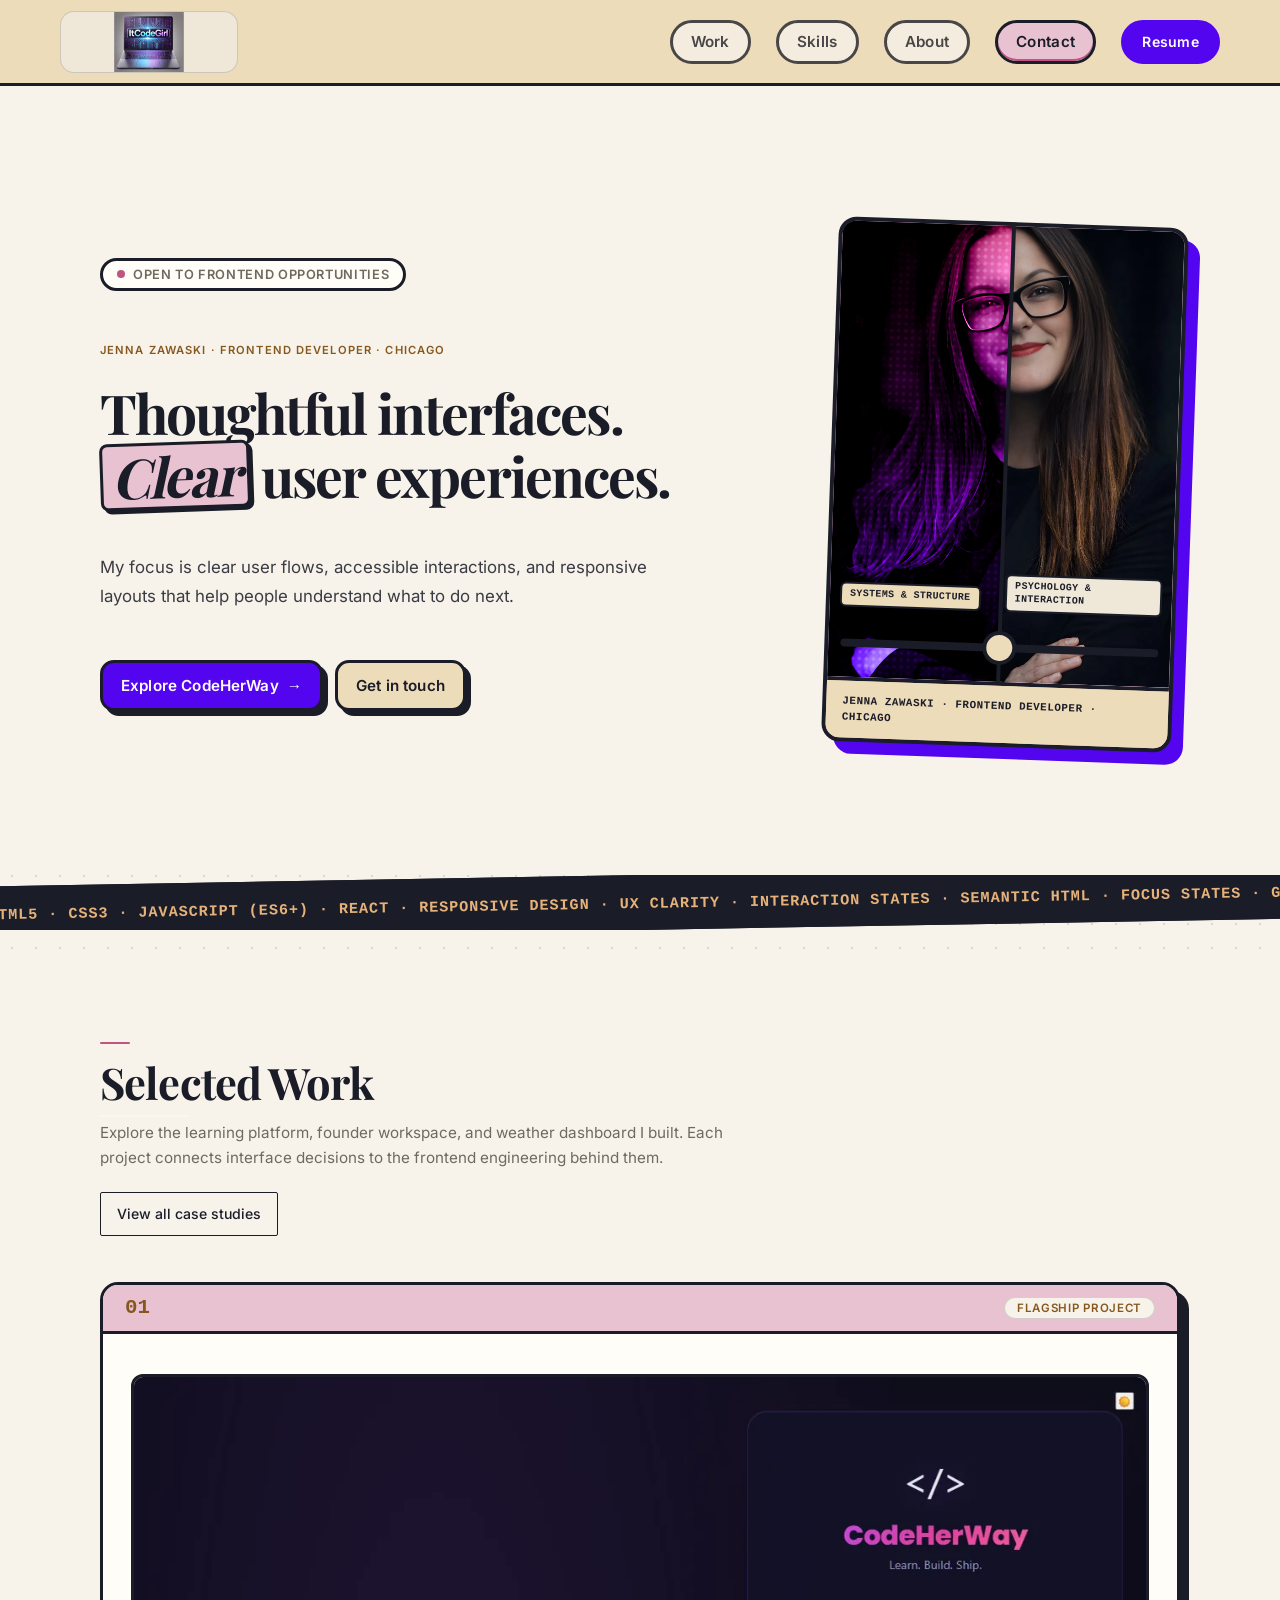
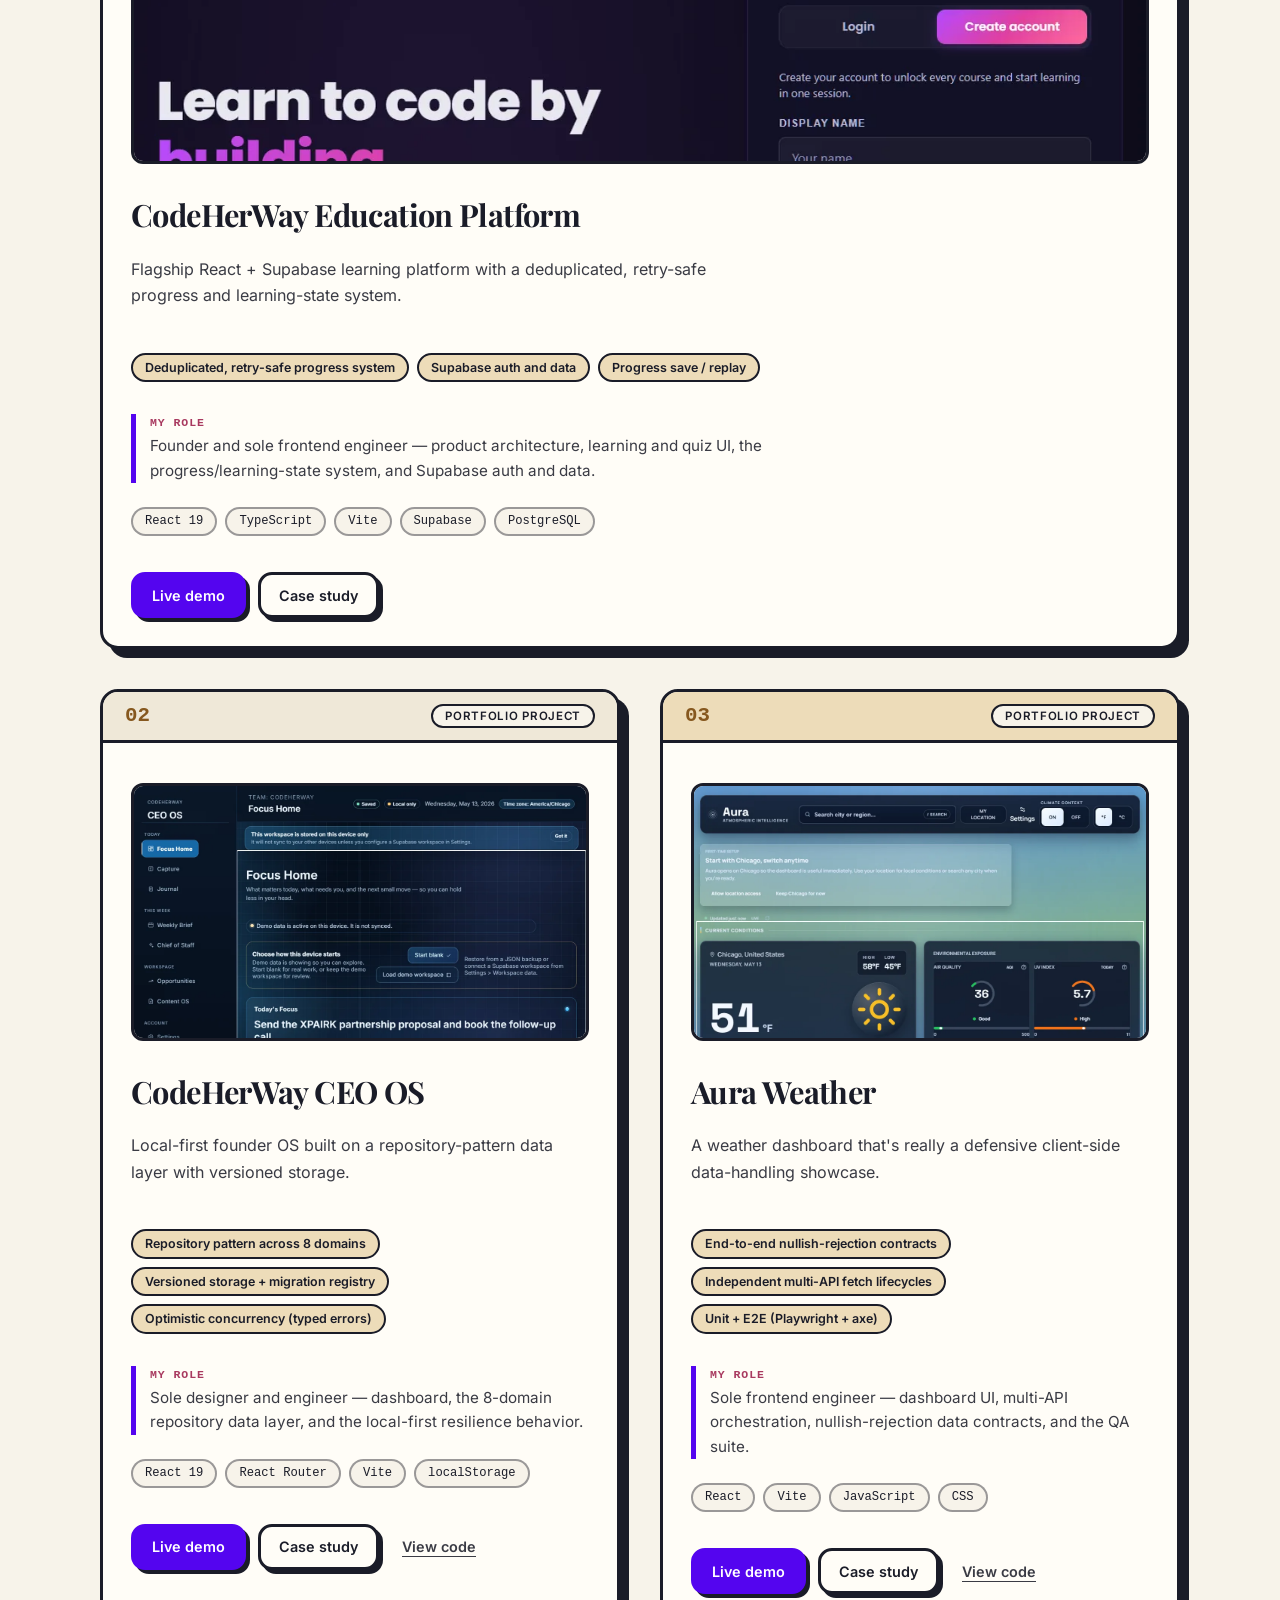
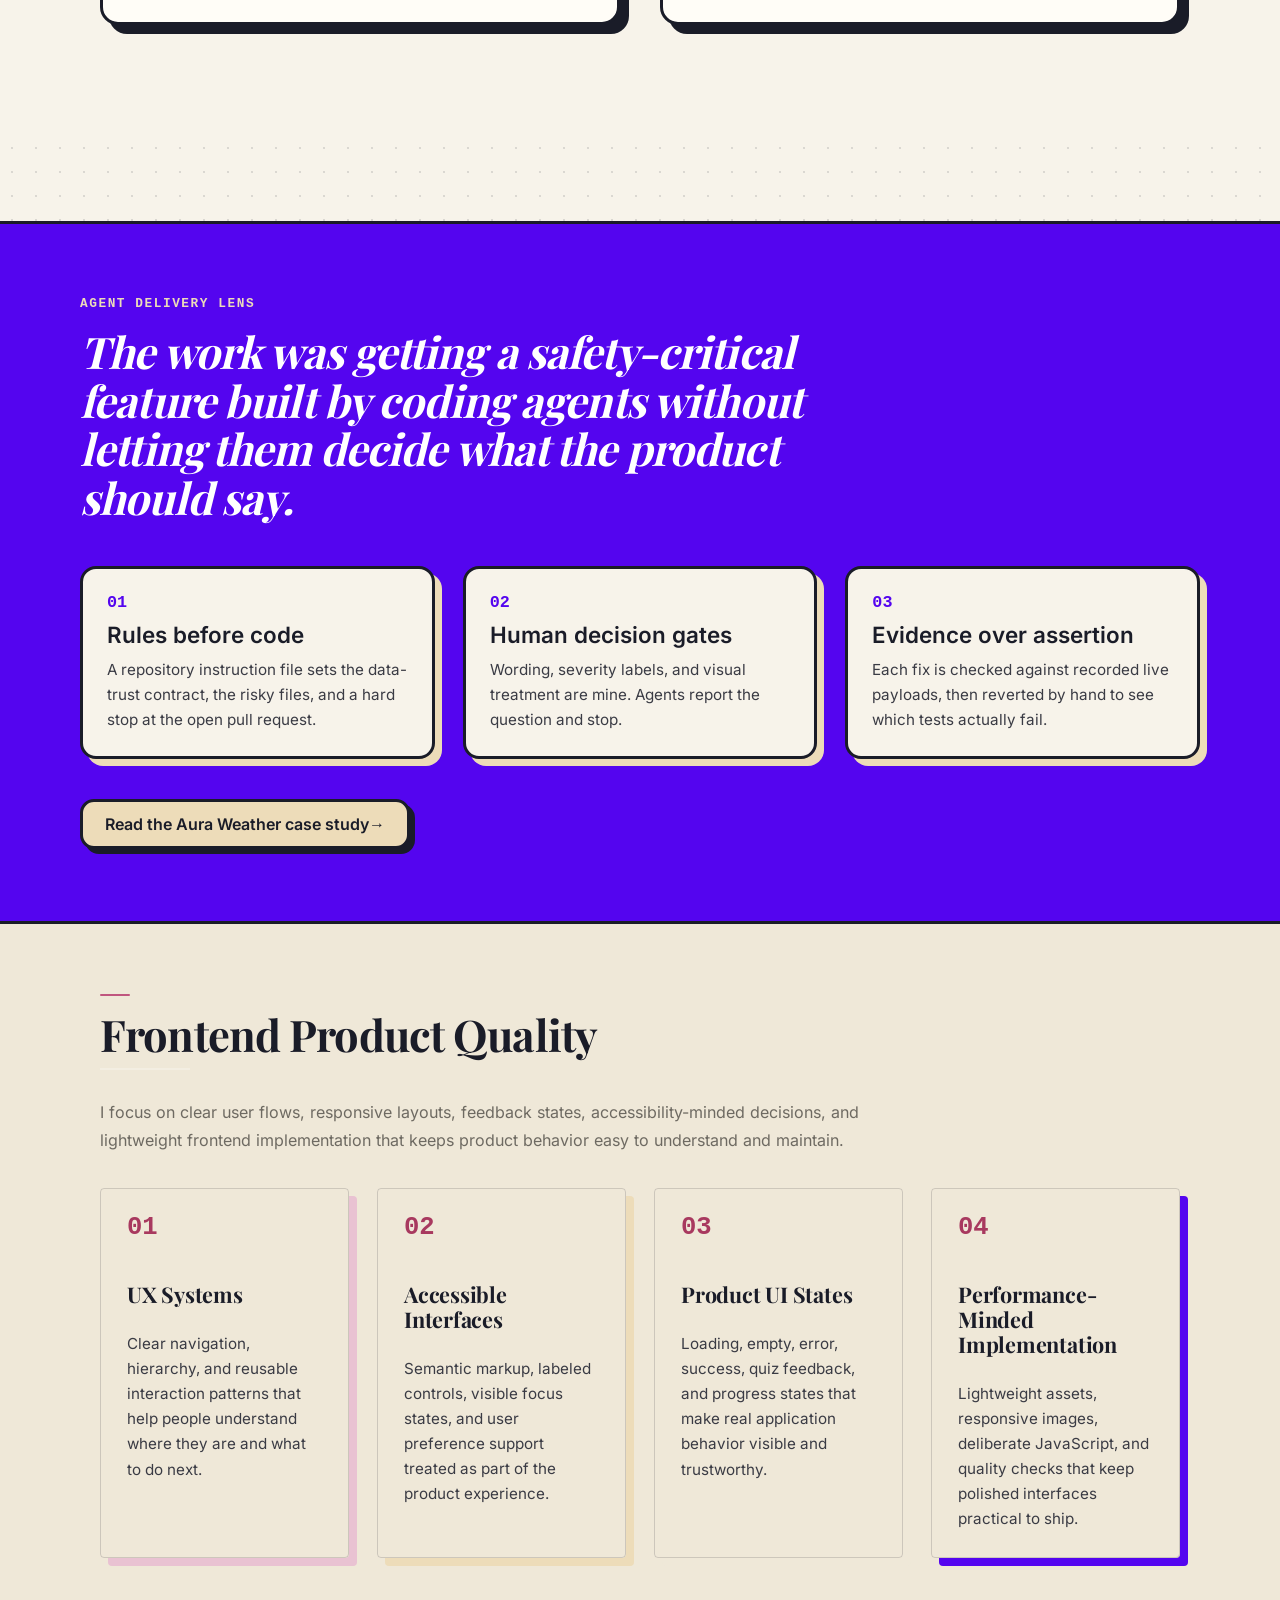
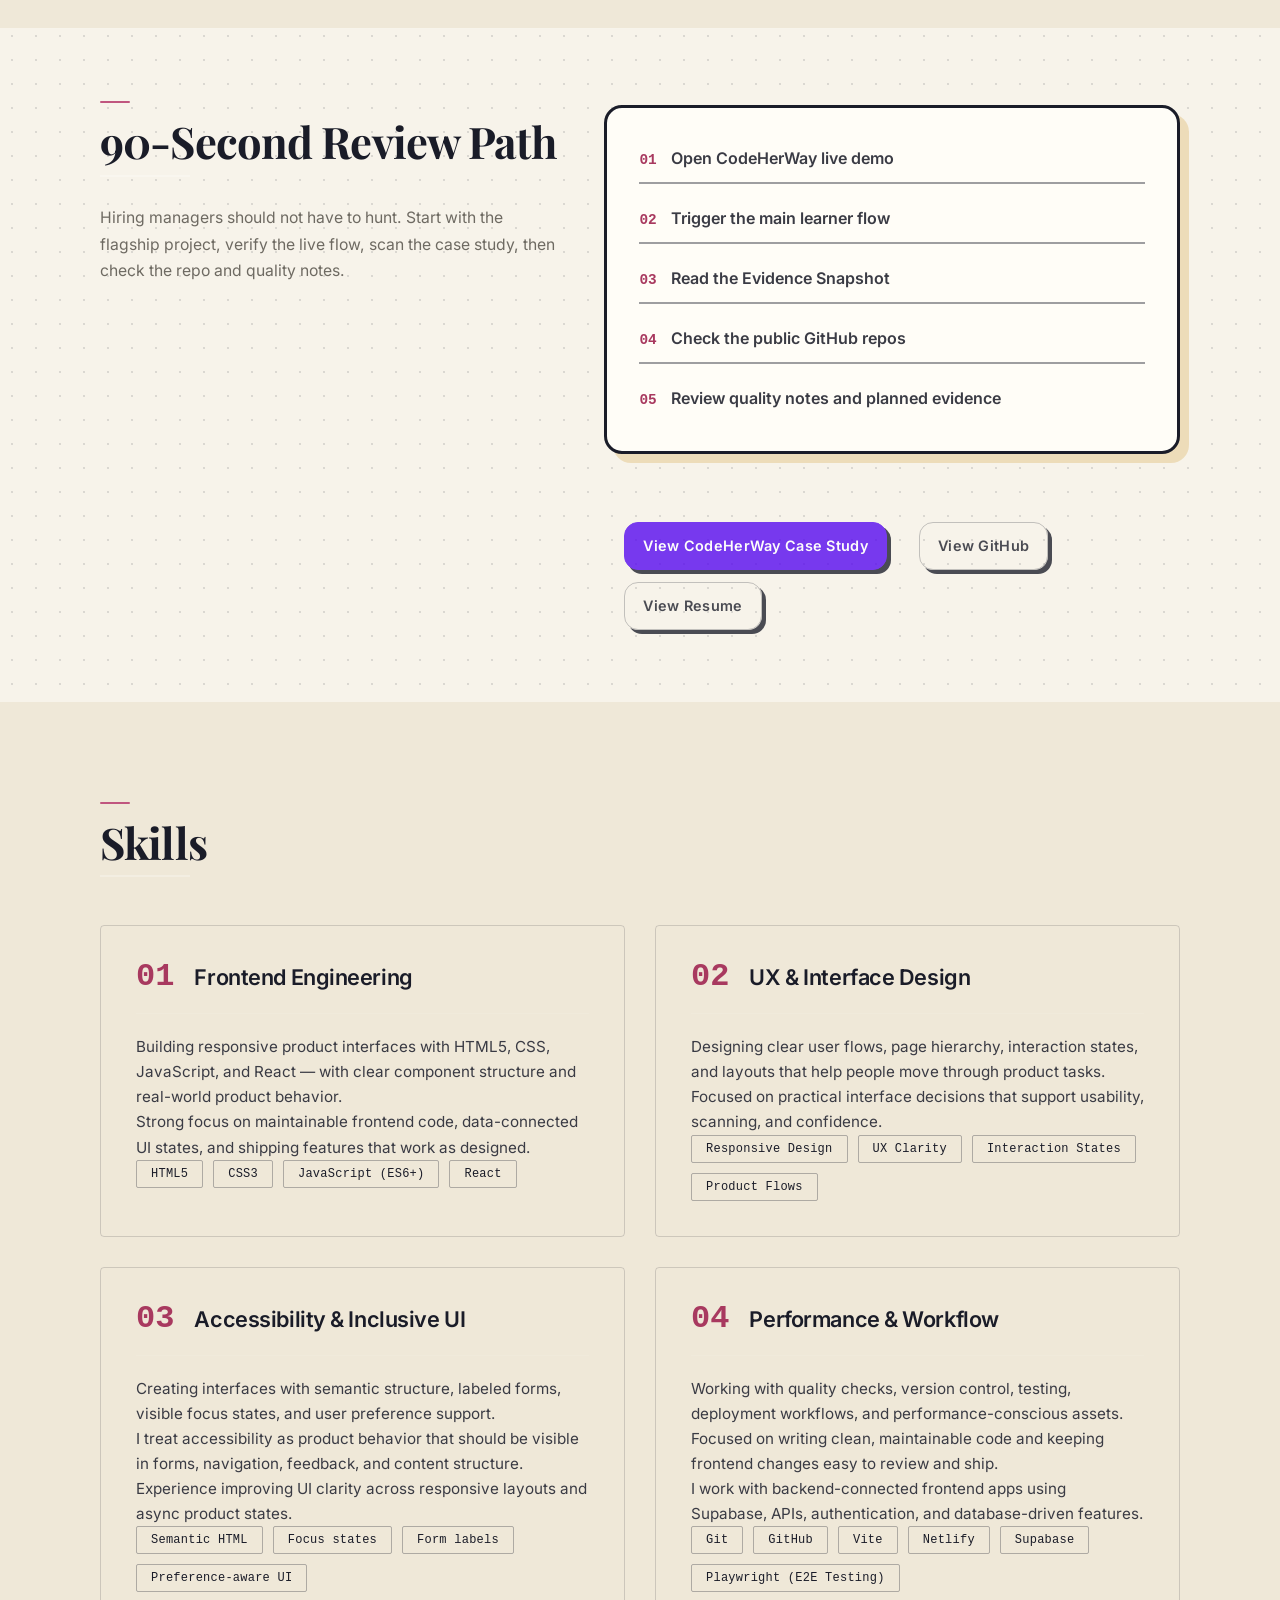
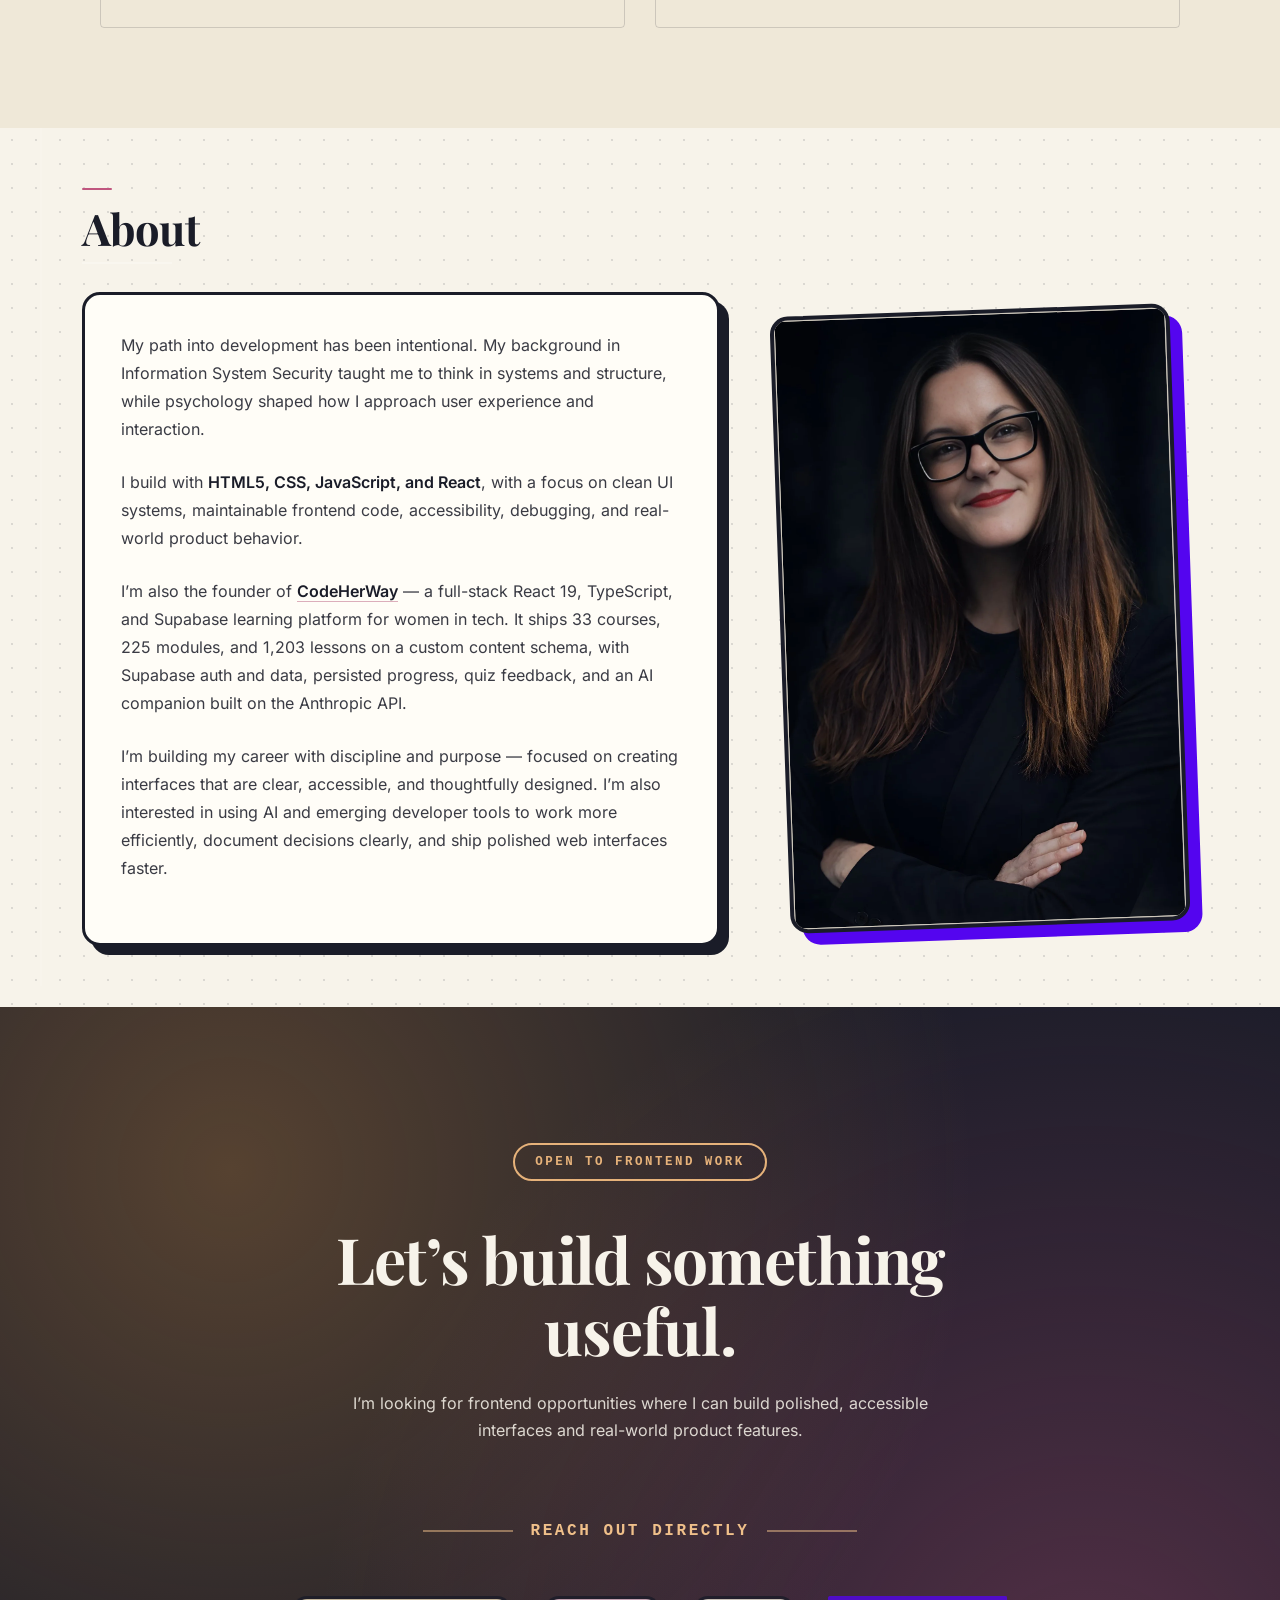
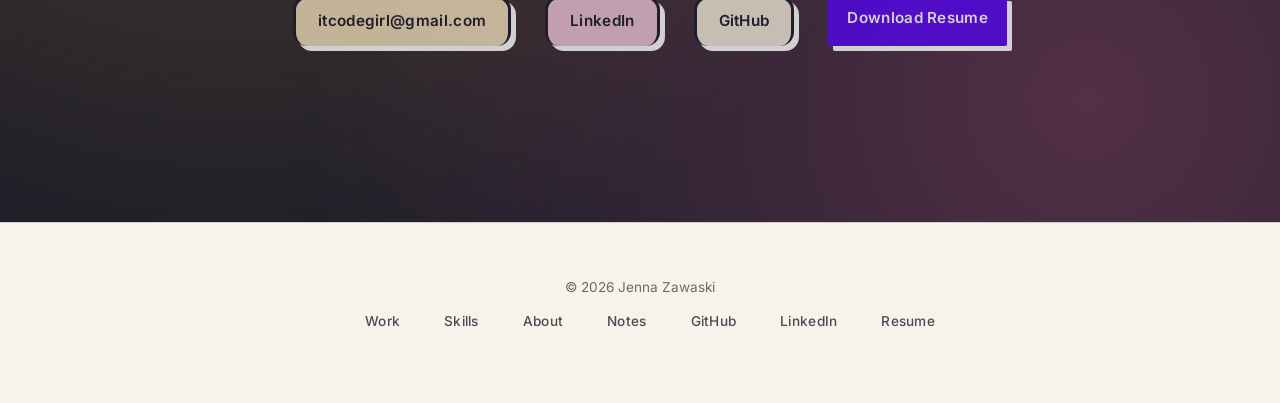
==== commit 96d1de0d: "Keep Selected Work readable without JavaScript; fix 404 landmarks; refresh sitemap - index.html: a <" ====
--- a/index.html
+++ b/index.html
@@ -105,6 +105,13 @@
 			</p>
 			<a class="work-index-link" href="work/">View all case studies</a>
 			<div class="work-grid" id="projectsGrid"></div>
+			<noscript>
+				<ul class="work-grid work-grid--static" aria-label="Selected work">
+					<li><h3><a href="work/codeherway/">CodeHerWay Education Platform</a></h3><p>Flagship React + Supabase learning platform with a deduplicated, retry-safe progress and learning-state system.</p><a href="https://codeherway-platform.vercel.app/" rel="noopener noreferrer">Live demo</a></li>
+					<li><h3><a href="work/ceo-os/">CodeHerWay CEO OS</a></h3><p>Local-first founder OS built on a repository-pattern data layer with versioned storage.</p><a href="https://codeherway-ceo-os.netlify.app/" rel="noopener noreferrer">Live demo</a> · <a href="https://github.com/itcodegirl/ceo-os" rel="noopener noreferrer">Code</a></li>
+					<li><h3><a href="work/aura-weather/">Aura Weather</a></h3><p>A weather dashboard that's really a defensive client-side data-handling showcase.</p><a href="https://aura-weather-platform.netlify.app/" rel="noopener noreferrer">Live demo</a> · <a href="https://github.com/itcodegirl/aura-weather" rel="noopener noreferrer">Code</a></li>
+				</ul>
+			</noscript>
 		</section>
 		<section class="agent-lens" aria-labelledby="agent-lens-title">
 			<div class="agent-lens-inner">
@@ -272,7 +279,7 @@
 						maintainable frontend code, accessibility, debugging, and real-world product behavior.
 					</p>
 					<p class="about-text">
-						I’m also the founder of <a href="https://codeherway-platform.vercel.app/" target="_blank" rel="noopener noreferrer" class="about-link"><strong>CodeHerWay</strong></a> — a full-stack React 19, TypeScript, and Supabase learning platform for women in tech. It ships 22 courses, 170 modules, and 922 lessons on a custom content schema, with Supabase auth and data, persisted progress, quiz feedback, and an AI companion built on the Anthropic API.
+						I’m also the founder of <a href="https://codeherway-platform.vercel.app/" target="_blank" rel="noopener noreferrer" class="about-link"><strong>CodeHerWay</strong></a> — a full-stack React 19, TypeScript, and Supabase learning platform for women in tech. It ships 33 courses, 225 modules, and 1,203 lessons on a custom content schema, with Supabase auth and data, persisted progress, quiz feedback, and an AI companion built on the Anthropic API.
 					</p>
 					<p class="about-text">
 						I’m building my career with discipline and purpose — focused on creating interfaces that are clear, accessible, and thoughtfully designed. I’m also interested in using AI and emerging developer tools to work more efficiently, document decisions clearly, and ship polished web interfaces faster.
--- a/css/projects.css
+++ b/css/projects.css
@@ -11,6 +11,33 @@
 
 .work {
 	margin-top: 40px;
+}
+
+/* No-JS fallback: the <noscript> list in index.html mirrors the three cards
+   that js/projects.js renders, so Selected Work is never an empty section. */
+.work-grid--static {
+	list-style: none;
+	padding: 0;
+	margin-top: 46px;
+}
+
+.work-grid--static li {
+	padding: 24px;
+	border: 1px solid currentColor;
+	border-radius: 14px;
+}
+
+.work-grid--static h3 {
+	margin-bottom: 8px;
+}
+
+.work-grid--static p {
+	margin-bottom: 12px;
+	line-height: 1.6;
+}
+
+.work-grid--static a {
+	color: inherit;
 }
 
 .work h2 {
--- a/css/player-one.css
+++ b/css/player-one.css
@@ -3,8 +3,8 @@
  *
  * Loaded last on the homepage only. It keeps the Editorial tokens (cream paper,
  * Playfair display type, amber and rose accents) and changes layout and weight:
- * a yellow HUD bar, a split hero portrait, level markers, chunky card frames,
- * and a centred contact close. Case-study pages are untouched.
+ * a yellow HUD bar, a split hero portrait, chunky card frames, and a centred
+ * contact close. Case-study pages are untouched.
  */
 
 .home-player-one {
@@ -38,20 +38,6 @@
 	gap: 16px;
 }
 
-.home-player-one .player-tag {
-	display: inline-flex;
-	align-items: center;
-	padding: 5px 10px;
-	border-radius: 6px;
-	background: var(--po-ink);
-	color: var(--po-amber);
-	font-family: var(--po-mono);
-	font-size: 0.72rem;
-	font-weight: 700;
-	letter-spacing: 0.08em;
-	text-transform: uppercase;
-}
-
 .home-player-one .nav a,
 .home-player-one .nav-resume {
 	display: inline-flex;
@@ -327,23 +313,6 @@
 	}
 }
 
-/* ---------- Level markers ---------- */
-
-.home-player-one .level-chip {
-	display: inline-block;
-	margin-bottom: 18px;
-	padding: 6px 12px;
-	border-radius: 6px;
-	background: var(--po-ink);
-	color: var(--po-amber);
-	font-family: var(--po-mono);
-	font-size: 0.78rem;
-	font-weight: 700;
-	letter-spacing: 0.1em;
-	text-transform: uppercase;
-	transform: rotate(-2deg);
-}
-
 .home-player-one .work h2 .em,
 .home-player-one .skills h2 .em,
 .home-player-one .about h2 .em {
@@ -419,18 +388,6 @@
 
 .home-player-one .project-card > *:last-child {
 	margin-bottom: 28px;
-}
-
-.home-player-one .project-tech li,
-.home-player-one .project-proof li {
-	border: 2px solid var(--po-ink);
-	border-radius: 999px;
-	background: var(--po-amber);
-}
-
-.home-player-one .project-role {
-	padding-left: 14px;
-	border-left: 5px solid var(--po-violet);
 }
 
 /* ---------- Agent delivery band ---------- */
@@ -701,14 +658,6 @@
 	border: 0;
 }
 
-/* The HUD tag is a desktop flourish; the mobile bar needs its width for nav. */
-
-@media (max-width: 900px) {
-	.home-player-one .player-tag {
-		display: none;
-	}
-}
-
 @media (max-width: 760px) {
 	.home-player-one .nav-inner {
 		flex-wrap: wrap;
@@ -747,61 +696,6 @@
 	.home-player-one .work-grid > .project-card:first-child {
 		grid-column: 1 / -1;
 	}
-}
-
-/* ---------- Selected project pointer under the hero ---------- */
-
-.home-player-one .hero-snapshot .hero-container {
-	display: block;
-	padding-top: 56px;
-	padding-bottom: 0;
-}
-
-.home-player-one .mobile-trust-snapshot {
-	display: block;
-	max-width: 640px;
-	padding: 24px 28px;
-	border: 3px solid var(--po-ink);
-	border-radius: 18px;
-	background: var(--po-card);
-	box-shadow: 9px 9px 0 var(--po-ink);
-}
-
-/* ---------- Product quality ---------- */
-
-.home-player-one .quality-card {
-	padding: 26px;
-	border: 3px solid var(--po-ink);
-	border-radius: 16px;
-	background: var(--po-card);
-	box-shadow: 7px 7px 0 var(--po-panel);
-}
-
-.home-player-one .quality-number {
-	font-family: var(--po-mono);
-	font-weight: 700;
-	color: var(--po-rose-text);
-}
-
-/* ---------- Review path ---------- */
-
-.home-player-one .review-steps li::marker {
-	color: var(--po-rose-text);
-	font-weight: 700;
-}
-
-.home-player-one .review-path-actions a {
-	display: inline-flex;
-	align-items: center;
-	min-height: 48px;
-	padding: 0 18px;
-	border: 3px solid var(--po-ink);
-	border-radius: 14px;
-	background: var(--po-card);
-	box-shadow: 4px 4px 0 var(--po-ink);
-	color: var(--po-ink);
-	font-weight: 700;
-	text-decoration: none;
 }
 
 /* ---------- About ---------- */
@@ -831,7 +725,6 @@
 
 @media (max-width: 600px) {
 	.home-player-one .about-content,
-	.home-player-one .mobile-trust-snapshot,
 	.home-player-one .quality-card {
 		box-shadow: 6px 6px 0 var(--po-ink);
 	}
@@ -887,62 +780,14 @@
 	pointer-events: none;
 }
 
-/* ---------- Selected project pointer: spacing and rhythm ---------- */
-
-.home-player-one .hero-snapshot {
-	padding-top: 0;
-	padding-bottom: 0;
-}
-
-.home-player-one .hero-snapshot .hero-container {
-	padding-top: 48px;
-	padding-bottom: 0;
-}
-
-.home-player-one .mobile-trust-snapshot {
-	max-width: none;
-}
-
-.home-player-one .mobile-trust-snapshot .opening-eyebrow {
-	margin: 0;
-}
-
-.home-player-one .mobile-trust-snapshot h2 {
-	margin: 6px 0 0;
-}
-
-.home-player-one .mobile-trust-snapshot .opening-summary {
-	margin: 14px 0 0;
-}
-
-.home-player-one .mobile-trust-snapshot .opening-role {
-	margin: 18px 0 0;
-	padding-left: 14px;
-	border-left: 5px solid var(--po-violet);
-}
-
-.home-player-one .mobile-trust-snapshot .opening-challenge {
-	margin: 14px 0 0;
-}
-
-.home-player-one .mobile-trust-snapshot .opening-link {
-	display: inline-flex;
-	gap: 6px;
-	margin-top: 20px;
-}
-
 .home-player-one .work {
 	padding-top: 72px;
 }
 
-/* Headline weight and HUD tag placement, matched to the approved prototype. */
+/* Headline weight, matched to the approved prototype. */
 
 .home-player-one .hero-content h1 {
 	font-size: clamp(2.7rem, 5.6vw, 5.2rem);
-}
-
-.home-player-one .player-tag {
-	margin-right: auto;
 }
 
 /*
@@ -1032,49 +877,251 @@
 	}
 }
 
-/*
- * `.review-path .review-path-copy p` in editorial.css recolours any paragraph
- * inside that block, which greys out the Level 03 chip. Win it back.
- */
-
-.home-player-one .review-path .review-path-copy p.level-chip {
-	color: var(--po-amber);
-	-webkit-text-fill-color: var(--po-amber);
-}
-
-/*
- * The snapshot card now sits outside .hero, so editorial's `.hero .opening-*`
- * treatments no longer reach it. Restore the hierarchy on its new container.
- */
-
-.home-player-one .mobile-trust-snapshot .opening-eyebrow {
-	color: var(--po-amber-text);
-	font-family: var(--po-mono);
-	font-size: 0.72rem;
-	font-weight: 700;
-	letter-spacing: 0.12em;
-	text-transform: uppercase;
-}
-
-.home-player-one .mobile-trust-snapshot .opening-summary {
+/* ---------- Work card: match the approved prototype ---------- */
+
+.home-player-one .project-card h3 {
+	margin-top: 22px;
+	font-family: "Playfair Display", Georgia, serif;
+	font-size: clamp(1.5rem, 2.4vw, 2.1rem);
+	font-weight: 900;
+	line-height: 1.1;
+	letter-spacing: -0.02em;
+	color: var(--po-ink);
+}
+
+.home-player-one .project-description {
+	margin-top: 12px;
+	max-width: 62ch;
 	color: var(--po-soft);
 	font-size: 1rem;
 	line-height: 1.65;
 }
 
-.home-player-one .mobile-trust-snapshot .opening-role {
+.home-player-one .project-role {
+	margin-top: 20px;
+	padding-left: 14px;
+	border-left: 5px solid var(--po-violet);
+	color: var(--po-soft);
+	font-size: 0.95rem;
+	line-height: 1.6;
+}
+
+.home-player-one .project-role-label {
+	display: block;
+	margin-bottom: 2px;
 	color: var(--po-rose-text);
-	font-size: 0.8rem;
+	font-family: var(--po-mono);
+	font-size: 0.72rem;
+	font-weight: 700;
+	letter-spacing: 0.08em;
+	text-transform: uppercase;
+}
+
+.home-player-one .project-proof-group {
+	margin-top: 20px;
+}
+
+.home-player-one .project-proof,
+.home-player-one .project-tech {
+	display: flex;
+	flex-wrap: wrap;
+	gap: 8px;
+	margin-top: 12px;
+	padding: 0;
+	list-style: none;
+}
+
+.home-player-one .project-proof li {
+	padding: 4px 12px;
+	border: 2px solid var(--po-ink);
+	border-radius: 999px;
+	background: var(--po-amber);
+	color: var(--po-ink);
+	font-family: inherit;
+	font-size: 0.78rem;
 	font-weight: 600;
-}
-
-.home-player-one .mobile-trust-snapshot .opening-built,
-.home-player-one .mobile-trust-snapshot .opening-challenge {
+	line-height: 1.4;
+}
+
+.home-player-one .project-tech li {
+	padding: 4px 12px;
+	border: 2px solid var(--po-line);
+	border-radius: 999px;
+	background: var(--po-paper);
+	color: var(--po-ink);
+	font-family: var(--po-mono);
+	font-size: 0.76rem;
+	font-weight: 500;
+	line-height: 1.4;
+}
+
+.home-player-one .project-links {
+	display: flex;
+	flex-wrap: wrap;
+	gap: 12px;
+	align-items: center;
+	margin-top: 24px;
+}
+
+.home-player-one .project-links a {
+	display: inline-flex;
+	align-items: center;
+	min-height: 46px;
+	padding: 0 18px;
+	border: 3px solid var(--po-ink);
+	border-radius: 14px;
+	background: var(--po-card);
+	box-shadow: 4px 4px 0 var(--po-ink);
+	color: var(--po-ink);
+	font-weight: 700;
+	font-size: 0.9rem;
+	text-decoration: none;
+}
+
+.home-player-one .project-links a:first-child {
+	background: var(--po-violet);
+	border-color: var(--po-violet);
+	color: #fff;
+}
+
+.home-player-one .project-links a.project-link-github {
+	border-color: transparent;
+	box-shadow: none;
+	background: transparent;
+	padding: 0 8px;
+	text-decoration: underline;
+	text-underline-offset: 4px;
+	color: var(--po-soft);
+}
+
+/* ---------- Frontend Product Quality: same card language as the work grid ---------- */
+
+.home-player-one .quality-grid {
+	gap: 28px;
+}
+
+.home-player-one .quality-card {
+	display: flex;
+	flex-direction: column;
+	padding: 26px;
+	border: 3px solid var(--po-ink);
+	border-radius: 16px;
+	background: var(--po-card);
+	box-shadow: 8px 8px 0 var(--po-ink);
+}
+
+.home-player-one .quality-card:nth-of-type(1) {
+	box-shadow: 8px 8px 0 var(--po-rose);
+}
+
+.home-player-one .quality-card:nth-of-type(2) {
+	box-shadow: 8px 8px 0 var(--po-amber);
+}
+
+.home-player-one .quality-card:nth-of-type(3) {
+	box-shadow: 8px 8px 0 var(--po-panel);
+}
+
+.home-player-one .quality-card:nth-of-type(4) {
+	box-shadow: 8px 8px 0 var(--po-violet);
+}
+
+.home-player-one .quality-number {
+	font-family: var(--po-mono);
+	font-size: 1.6rem;
+	font-weight: 700;
+	line-height: 1;
+	color: var(--po-rose-text);
+}
+
+.home-player-one .quality-card h3 {
+	margin-top: 14px;
+	font-family: "Playfair Display", Georgia, serif;
+	font-size: 1.35rem;
+	font-weight: 900;
+	line-height: 1.15;
+	color: var(--po-ink);
+}
+
+.home-player-one .quality-card p {
+	margin-top: 10px;
 	color: var(--po-soft);
 	font-size: 0.95rem;
 	line-height: 1.65;
 }
 
-.home-player-one .mobile-trust-snapshot .opening-challenge strong {
-	color: var(--po-ink);
-}
+/* ---------- 90-Second Review Path: a framed panel, not loose text ---------- */
+
+.home-player-one .review-steps {
+	padding: 28px 32px;
+	border: 3px solid var(--po-ink);
+	border-radius: 18px;
+	background: var(--po-card);
+	box-shadow: 9px 9px 0 var(--po-amber);
+	counter-reset: po-step;
+	list-style: none;
+}
+
+.home-player-one .review-steps li {
+	display: flex;
+	gap: 14px;
+	align-items: baseline;
+	padding: 10px 0;
+	border-bottom: 2px solid var(--po-line);
+	color: var(--po-ink);
+	font-size: 1rem;
+	font-weight: 600;
+}
+
+.home-player-one .review-steps li:last-child {
+	border-bottom: 0;
+}
+
+.home-player-one .review-steps li::before {
+	counter-increment: po-step;
+	content: counter(po-step, decimal-leading-zero);
+	flex: 0 0 auto;
+	font-family: var(--po-mono);
+	font-size: 0.9rem;
+	font-weight: 700;
+	color: var(--po-rose-text);
+}
+
+.home-player-one .review-path-actions {
+	display: flex;
+	flex-wrap: wrap;
+	gap: 12px;
+	margin-top: 24px;
+}
+
+.home-player-one .review-path-actions a {
+	display: inline-flex;
+	align-items: center;
+	min-height: 48px;
+	padding: 0 18px;
+	border: 3px solid var(--po-ink);
+	border-radius: 14px;
+	background: var(--po-card);
+	box-shadow: 4px 4px 0 var(--po-ink);
+	color: var(--po-ink);
+	font-weight: 700;
+	font-size: 0.9rem;
+	text-decoration: none;
+}
+
+.home-player-one .review-path-actions a:first-child {
+	background: var(--po-violet);
+	border-color: var(--po-violet);
+	color: #fff;
+}
+
+@media (max-width: 600px) {
+	.home-player-one .quality-card,
+	.home-player-one .review-steps {
+		box-shadow: 6px 6px 0 var(--po-ink);
+	}
+
+	.home-player-one .review-steps {
+		padding: 20px;
+	}
+}
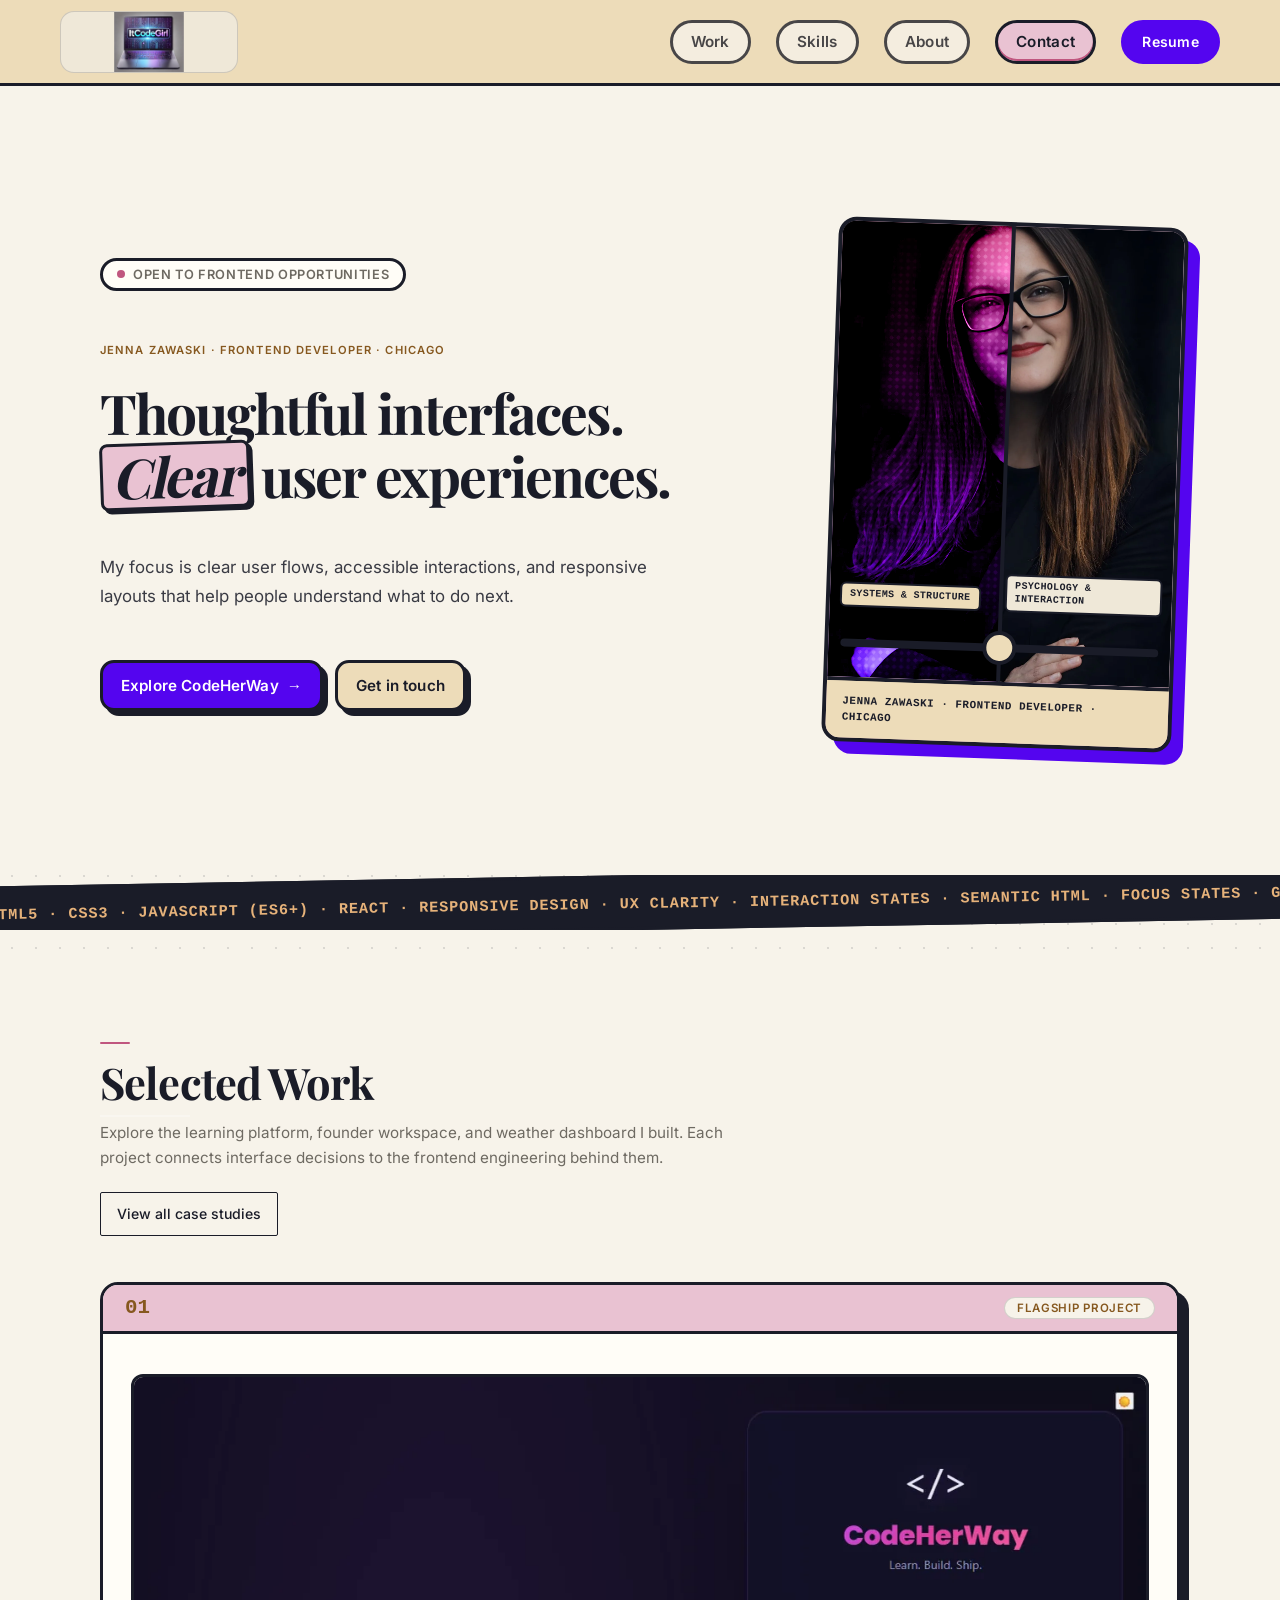
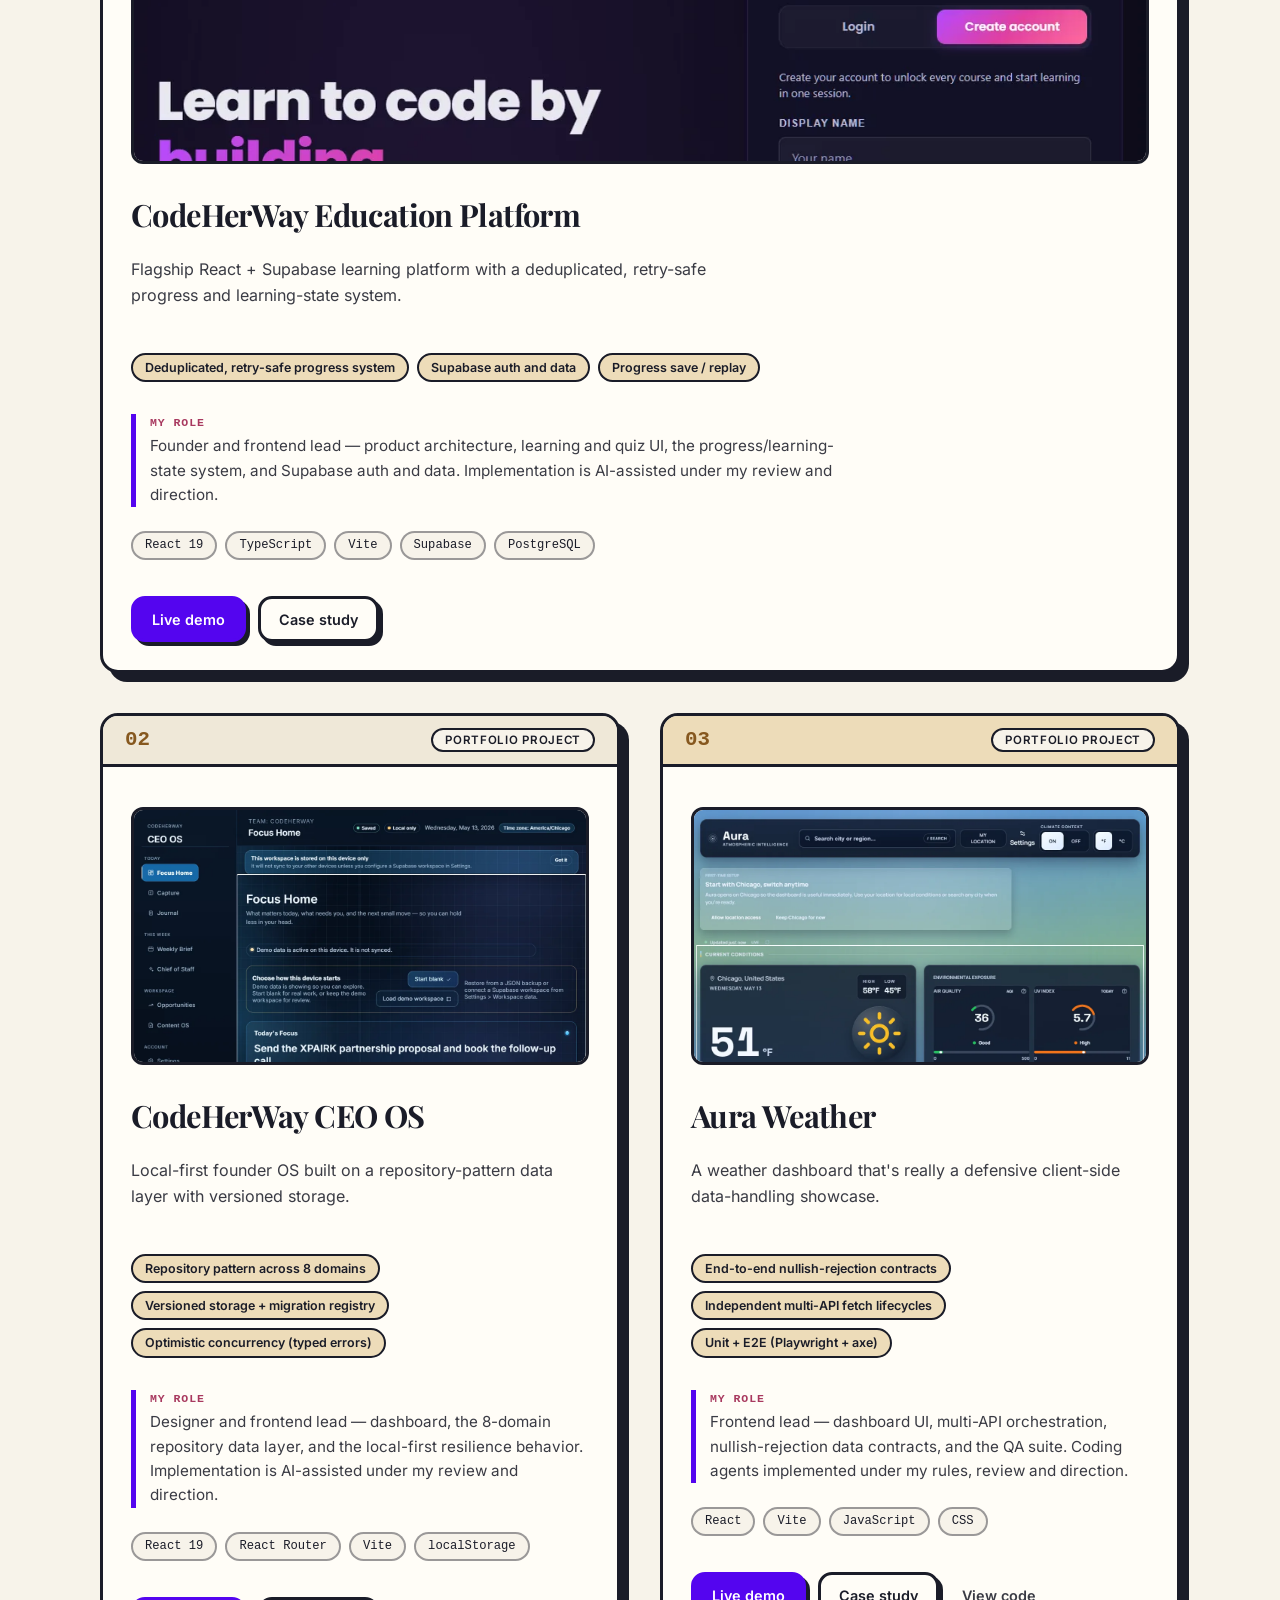
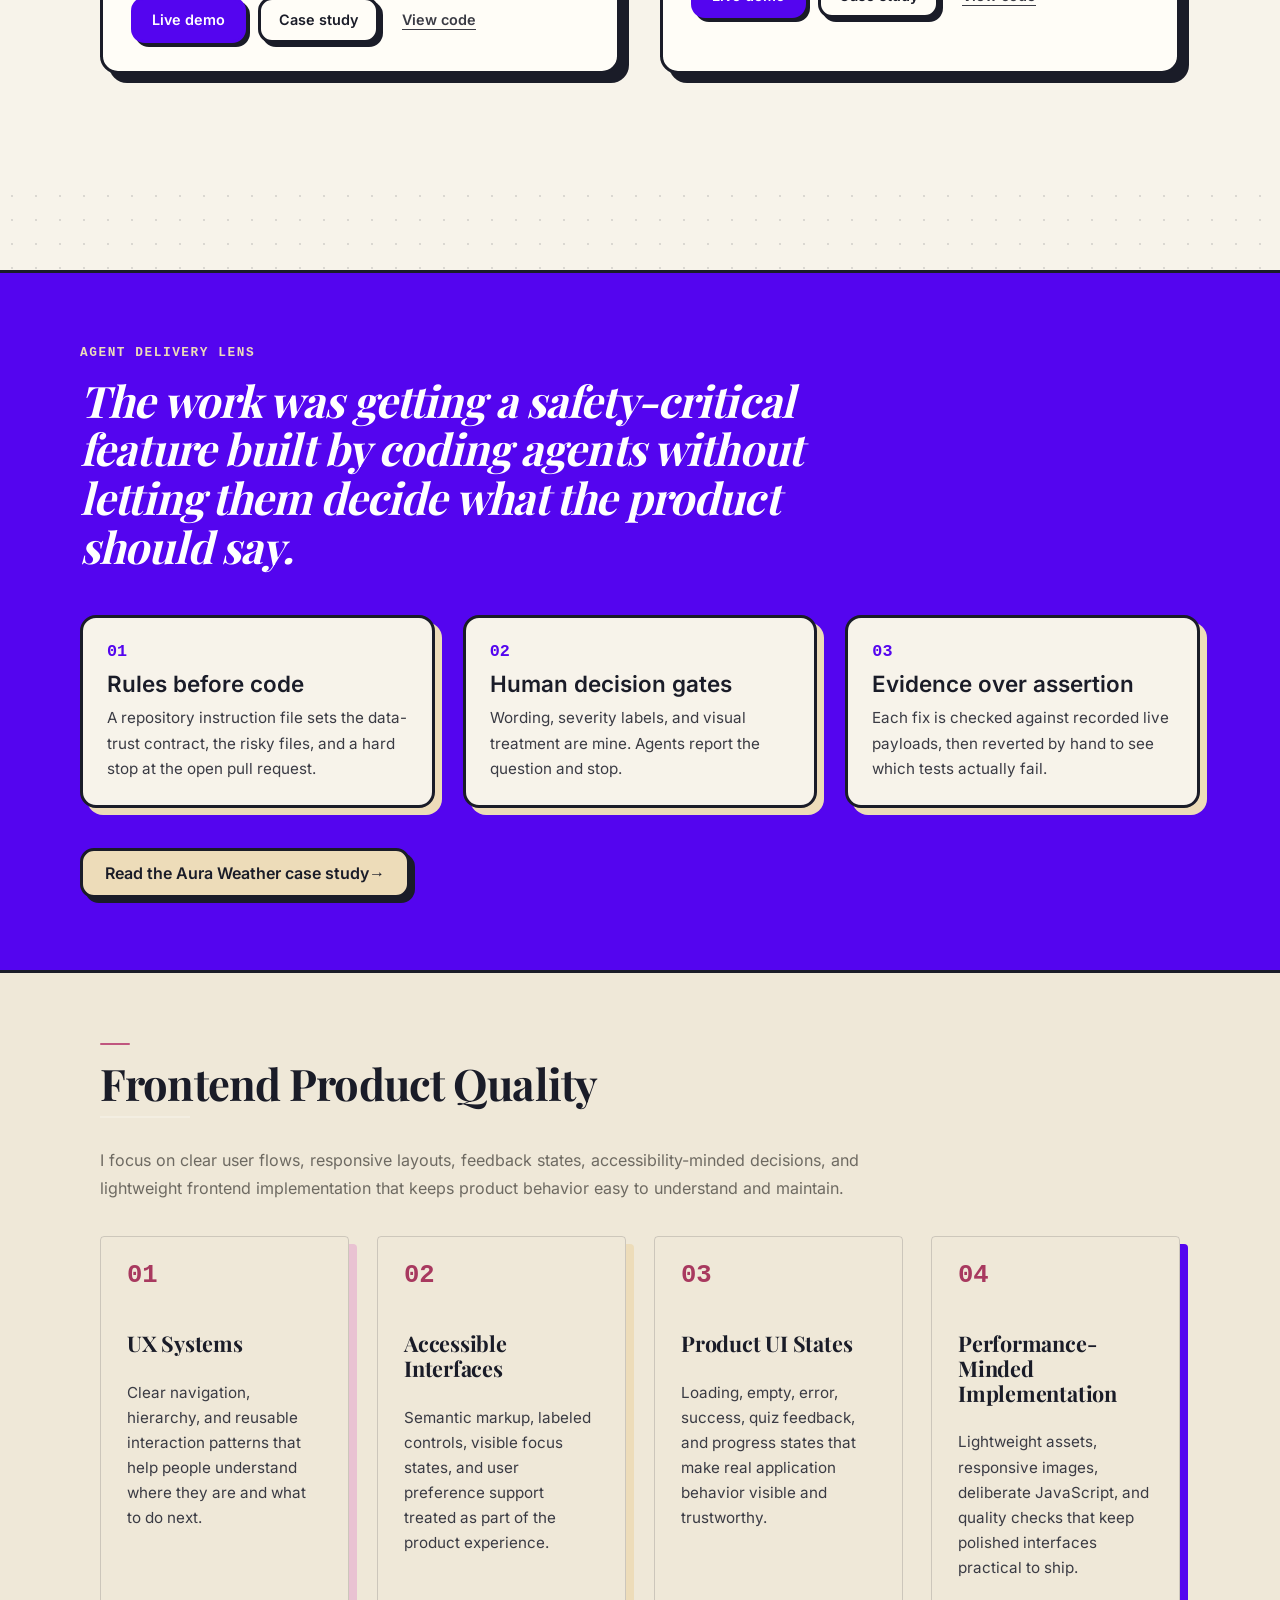
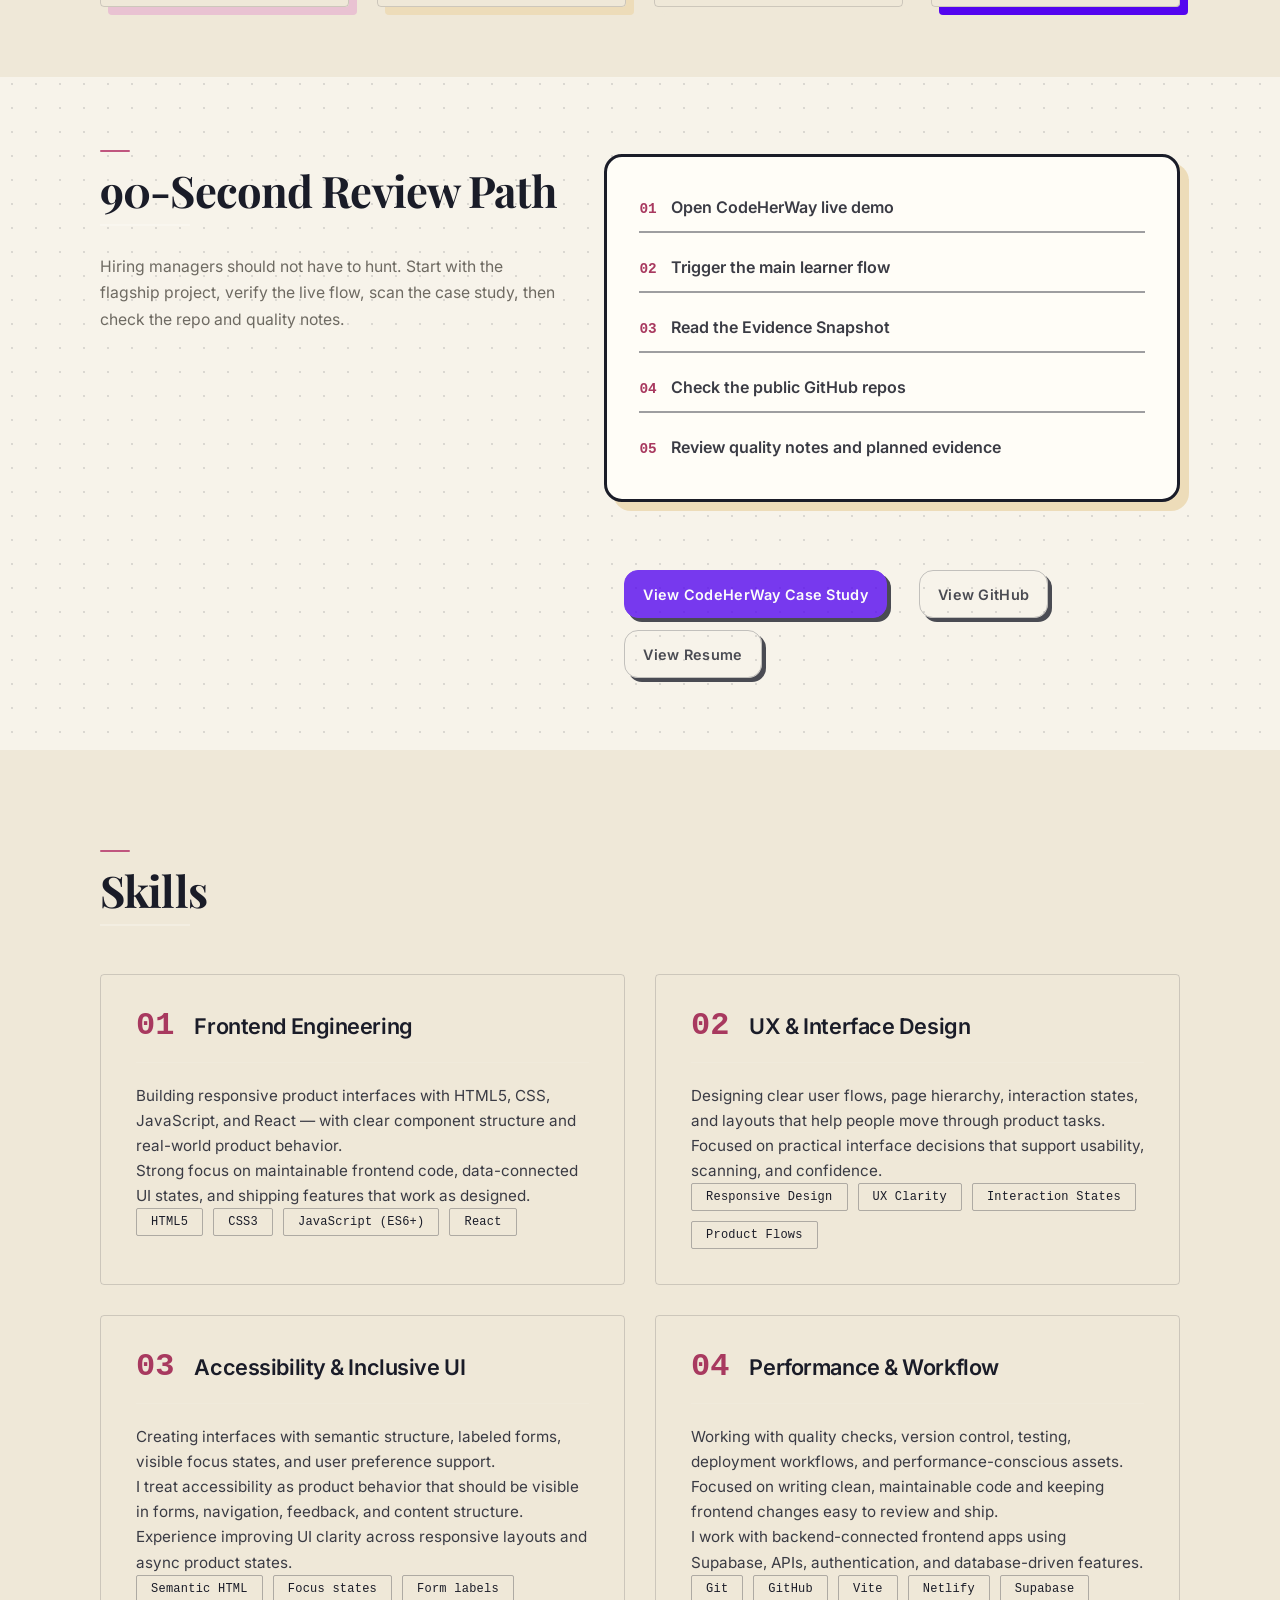
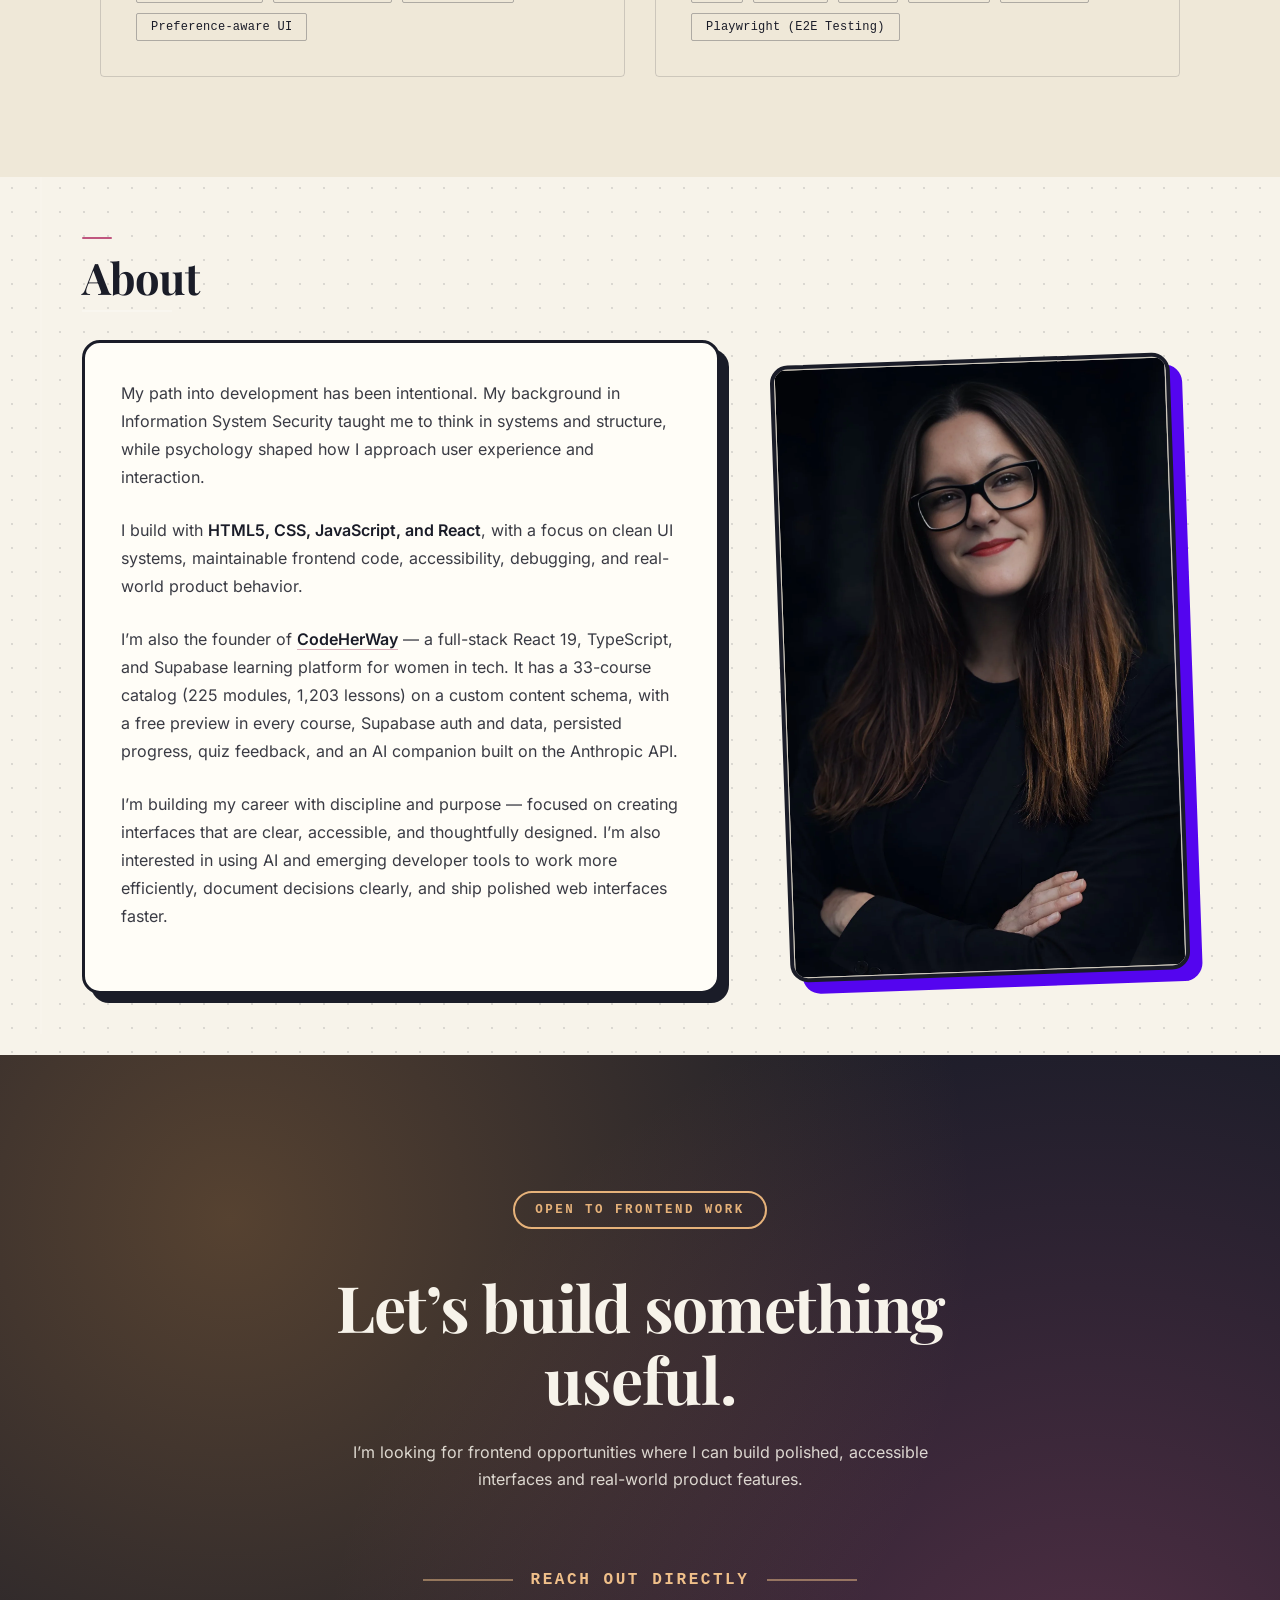
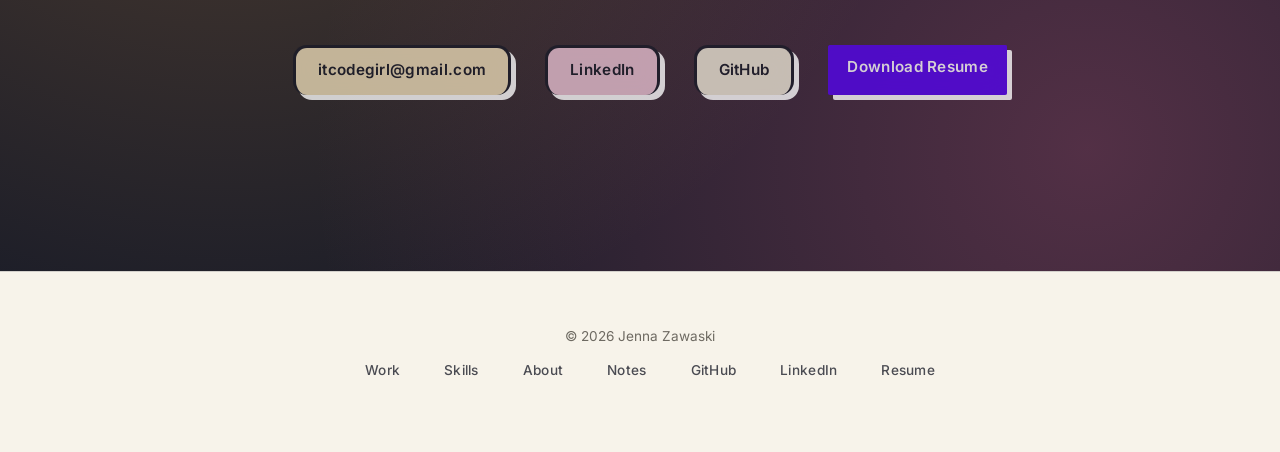
==== commit 9028d85c: "State the course count as a catalog with a free preview in every course" ====
--- a/index.html
+++ b/index.html
@@ -279,7 +279,7 @@
 						maintainable frontend code, accessibility, debugging, and real-world product behavior.
 					</p>
 					<p class="about-text">
-						I’m also the founder of <a href="https://codeherway-platform.vercel.app/" target="_blank" rel="noopener noreferrer" class="about-link"><strong>CodeHerWay</strong></a> — a full-stack React 19, TypeScript, and Supabase learning platform for women in tech. It ships 33 courses, 225 modules, and 1,203 lessons on a custom content schema, with Supabase auth and data, persisted progress, quiz feedback, and an AI companion built on the Anthropic API.
+						I’m also the founder of <a href="https://codeherway-platform.vercel.app/" target="_blank" rel="noopener noreferrer" class="about-link"><strong>CodeHerWay</strong></a> — a full-stack React 19, TypeScript, and Supabase learning platform for women in tech. It has a 33-course catalog (225 modules, 1,203 lessons) on a custom content schema, with a free preview in every course, Supabase auth and data, persisted progress, quiz feedback, and an AI companion built on the Anthropic API.
 					</p>
 					<p class="about-text">
 						I’m building my career with discipline and purpose — focused on creating interfaces that are clear, accessible, and thoughtfully designed. I’m also interested in using AI and emerging developer tools to work more efficiently, document decisions clearly, and ship polished web interfaces faster.
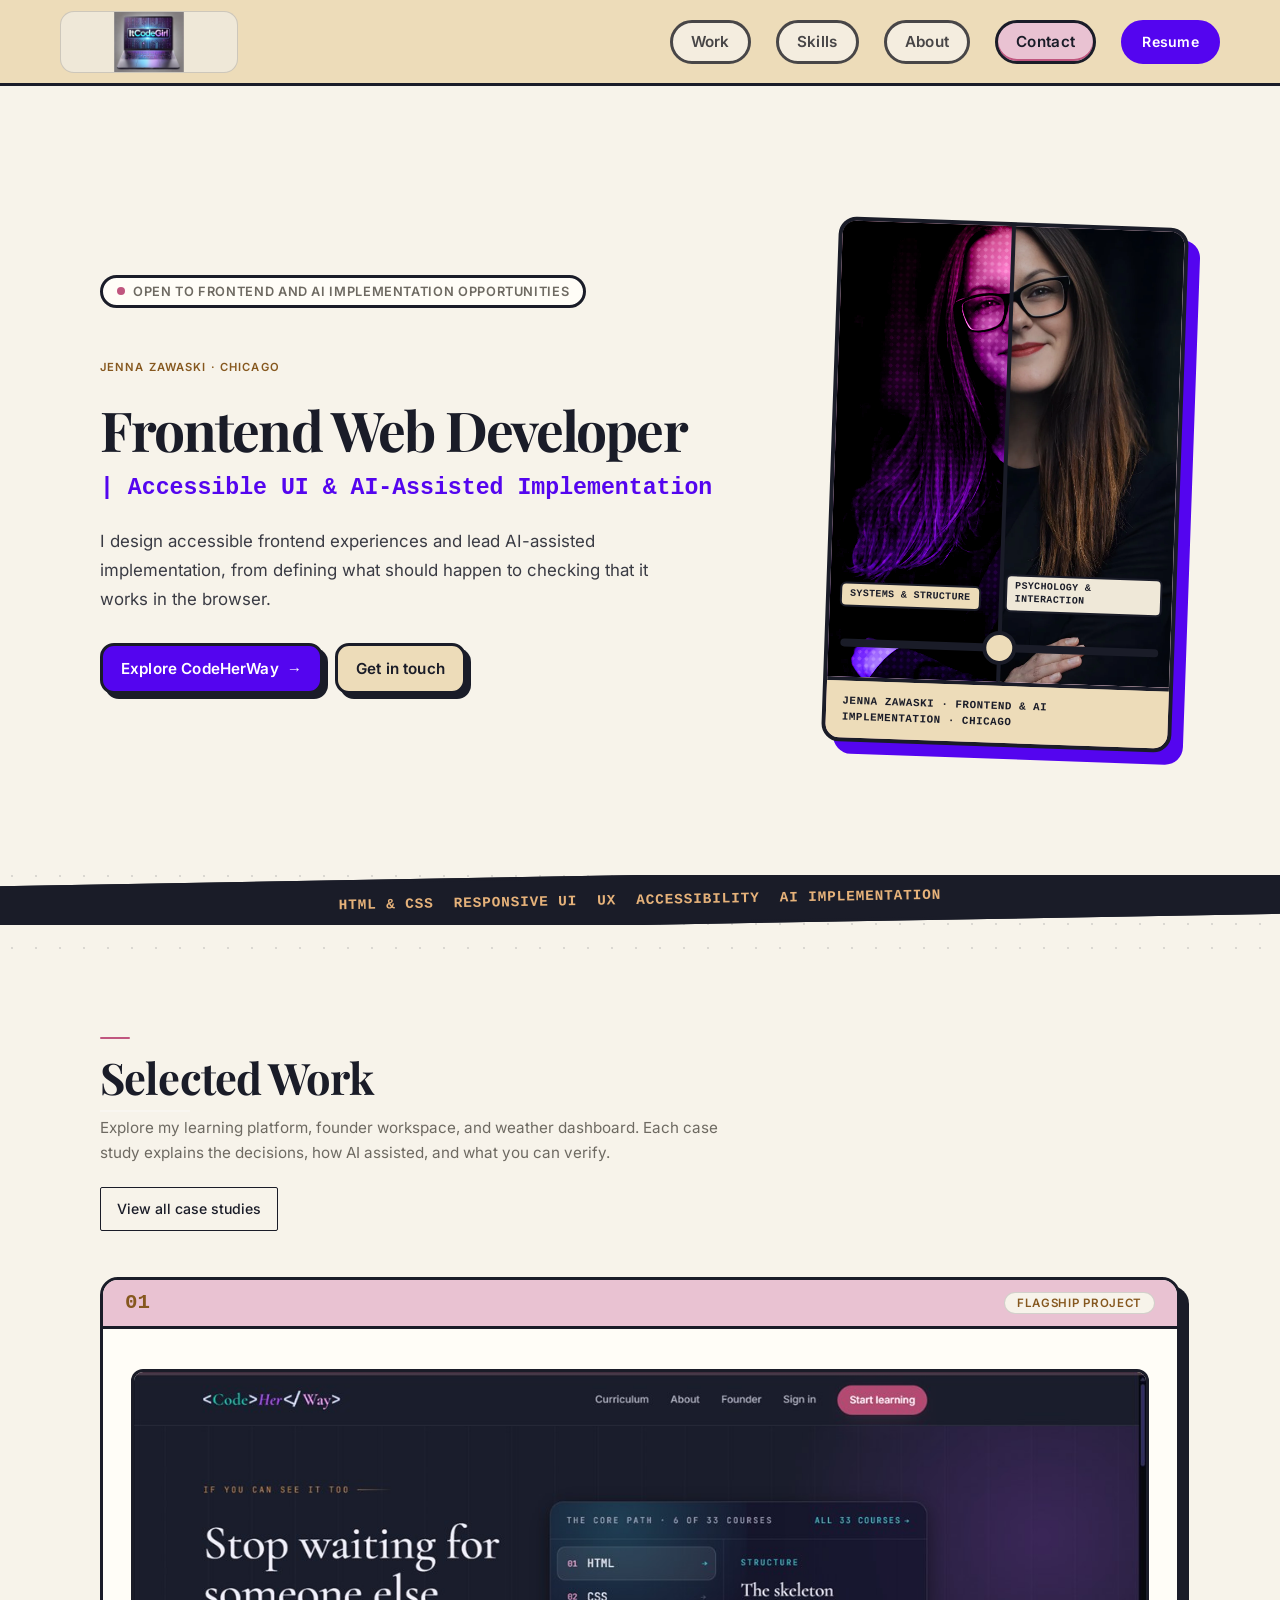
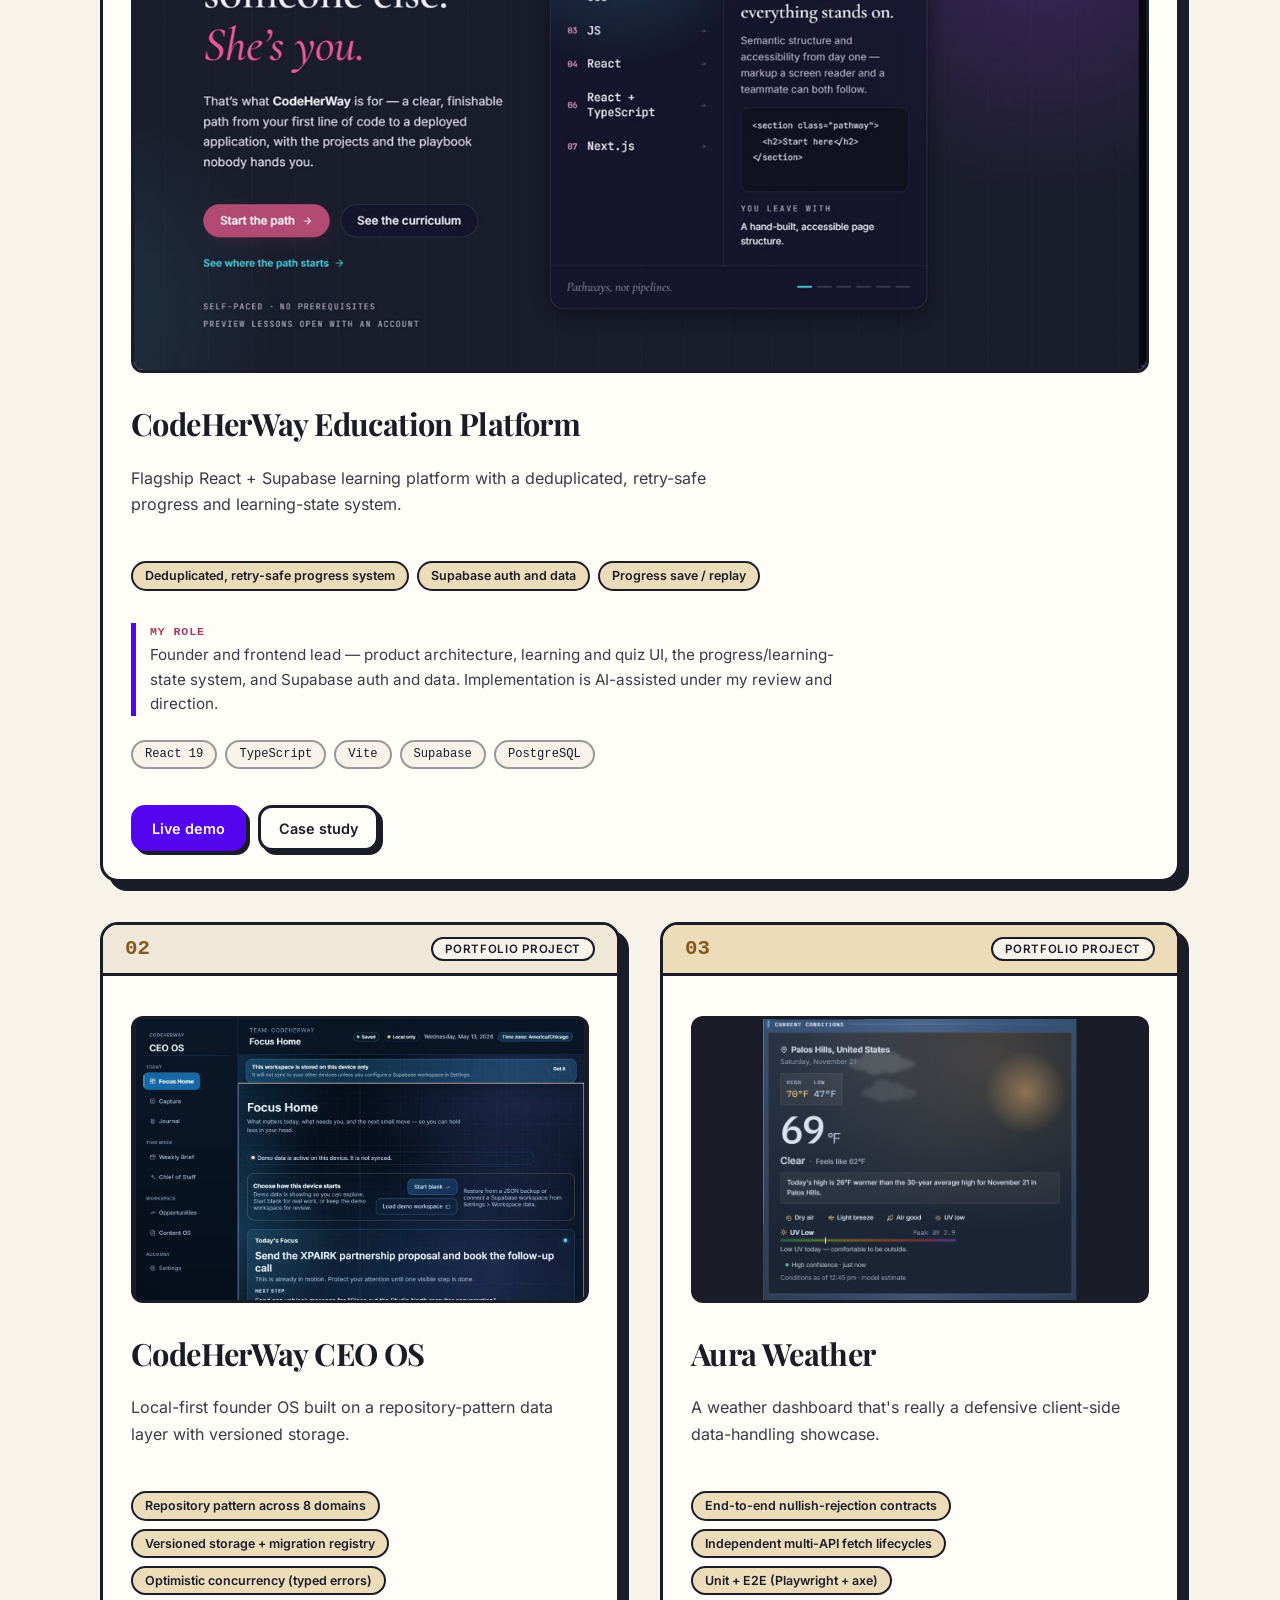
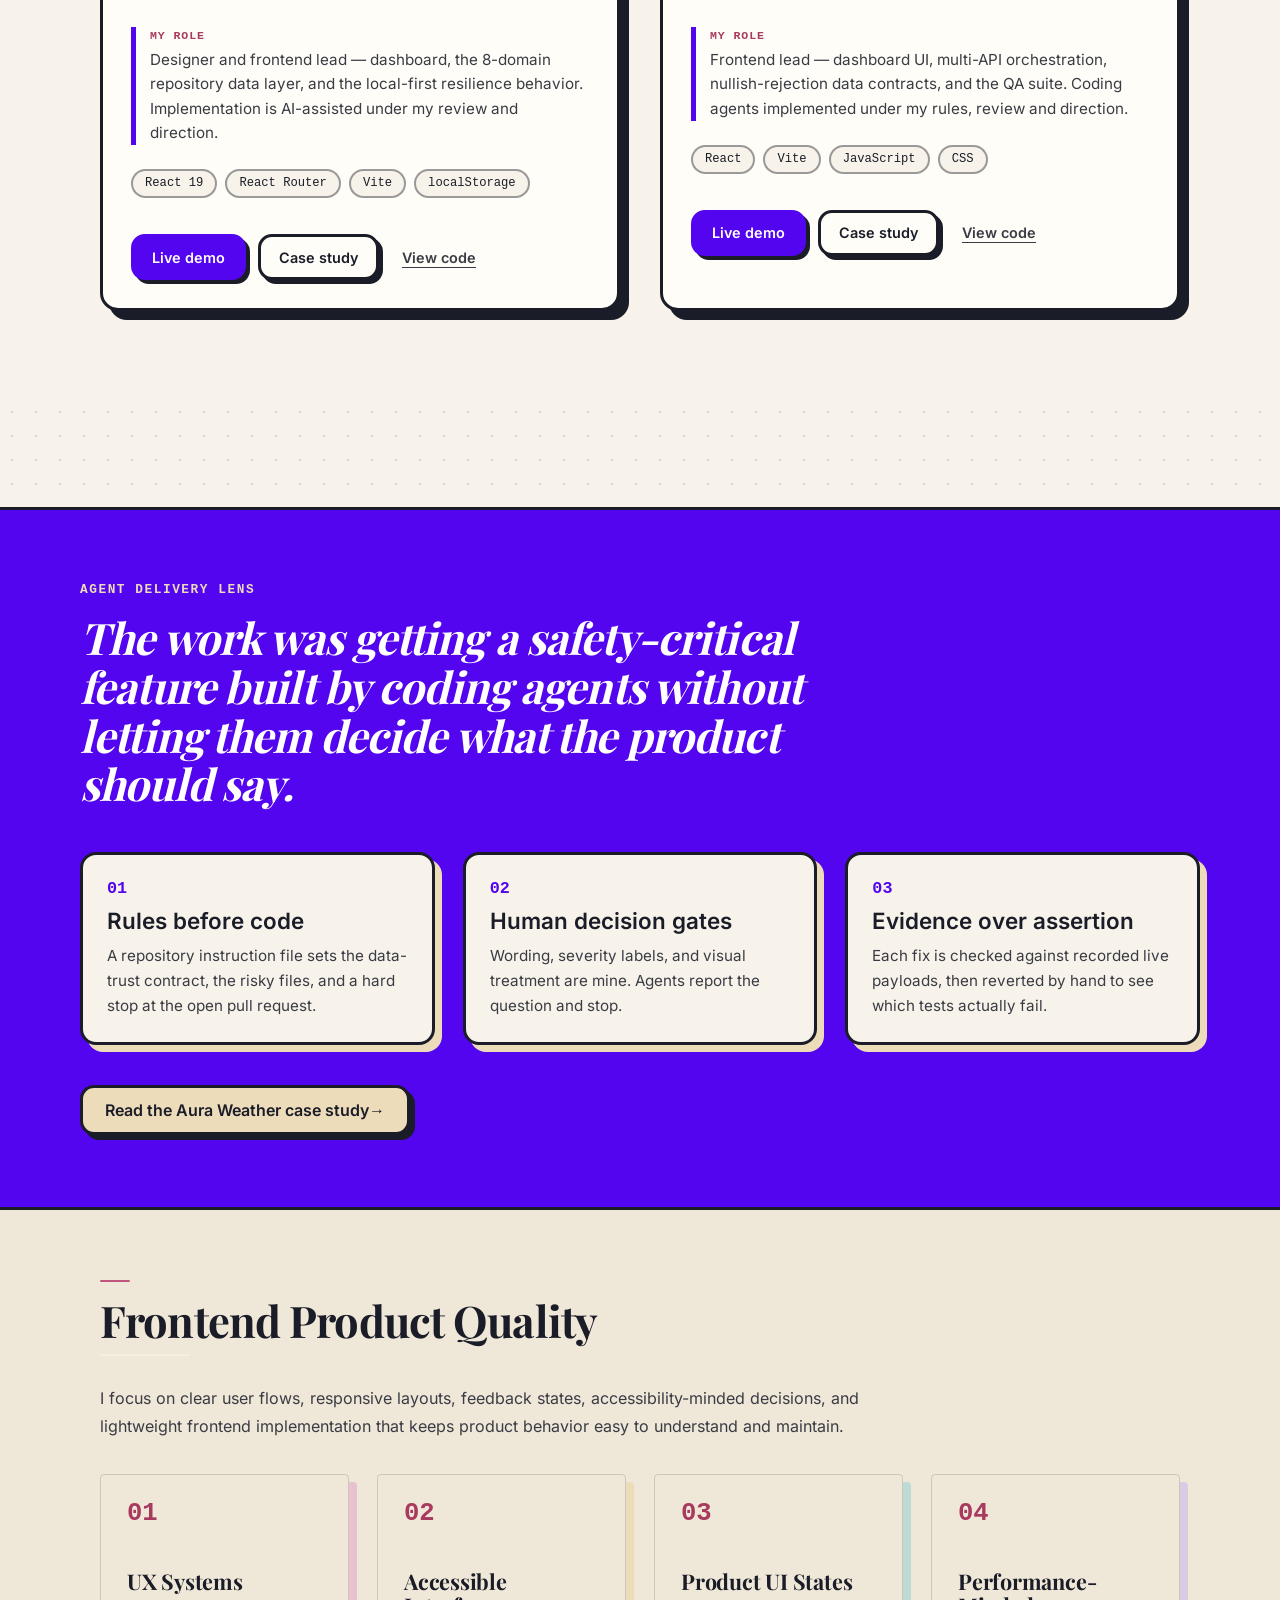
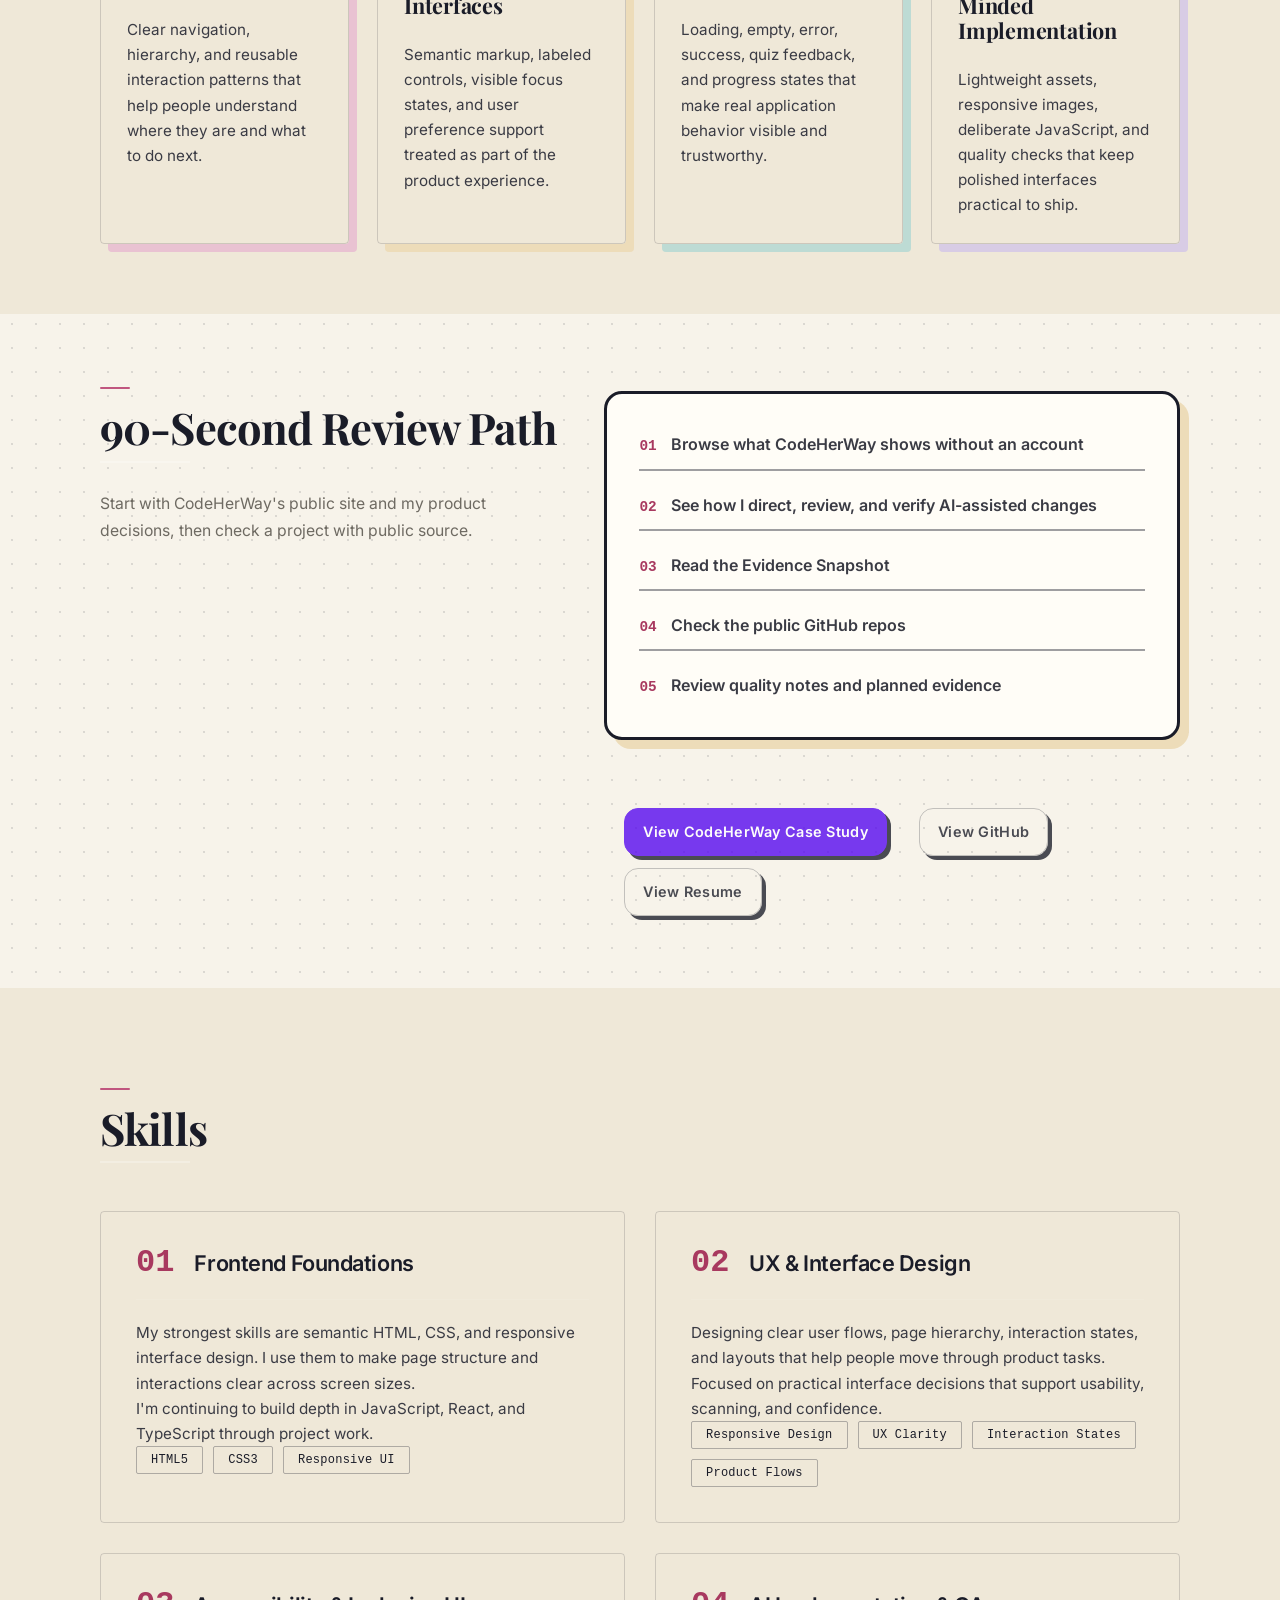
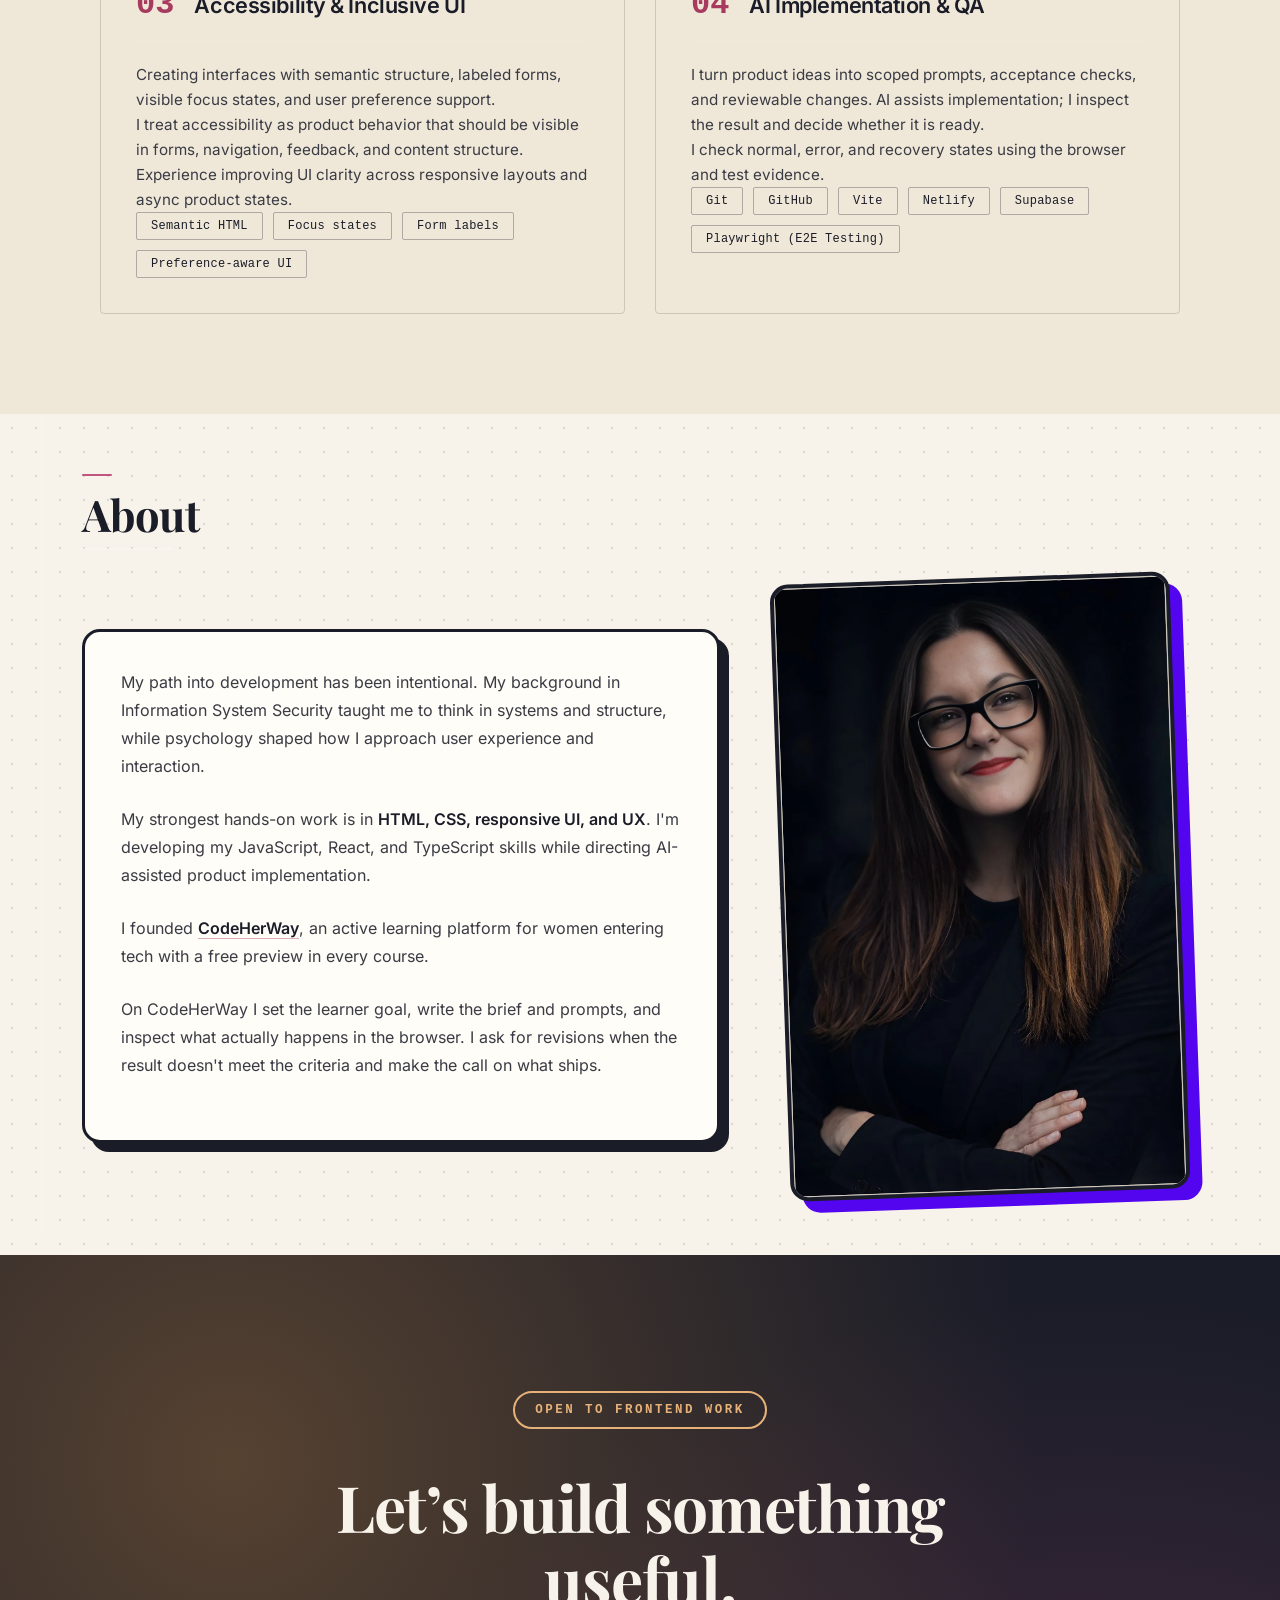
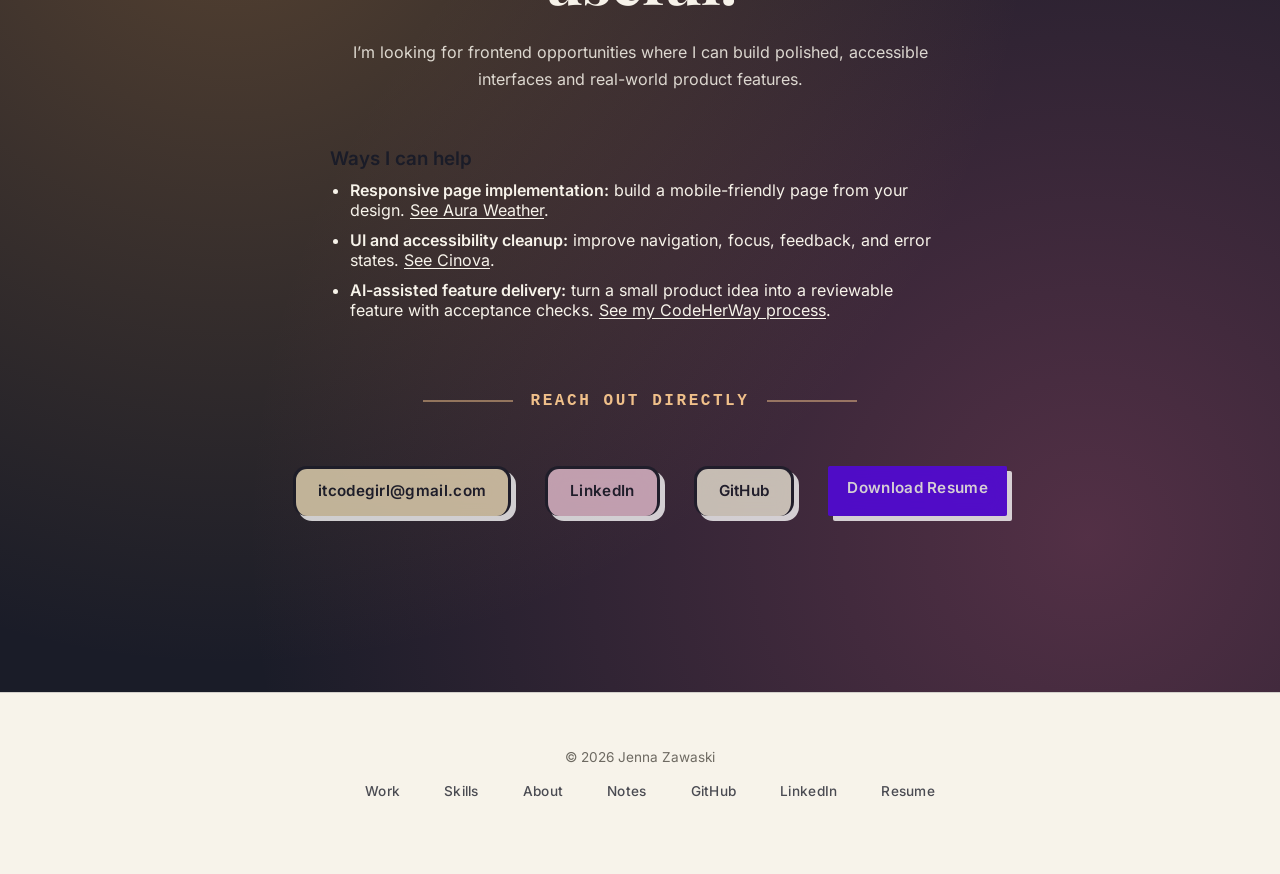
==== commit da11fae7: "Polish portfolio positioning, screenshots, and layout" ====
--- a/index.html
+++ b/index.html
@@ -4,7 +4,7 @@
 <head>
 	<meta charset="UTF-8">
 	<meta name="viewport" content="width=device-width, initial-scale=1.0, viewport-fit=cover">
-	<meta name="description" content="Jenna Zawaski is a Chicago-based UX-focused frontend developer building polished, accessible product interfaces.">
+	<meta name="description" content="Jenna Zawaski designs accessible frontend experiences and leads AI-assisted implementation with hands-on browser verification.">
 	<meta name="author" content="Jenna Zawaski">
 	<meta name="robots" content="index, follow">
 	<link rel="canonical" href="https://itcodegirl.com/">
@@ -12,17 +12,19 @@
 	<link rel="icon" type="image/svg+xml" href="assets/favicon.svg">
 
 	<meta property="og:type" content="website">
-	<meta property="og:title" content="Jenna Zawaski | Frontend Developer">
-	<meta property="og:description" content="UX-focused frontend developer building polished, accessible product interfaces with real product behavior.">
+	<meta property="og:title" content="Jenna Zawaski | Frontend Web Developer">
+	<meta property="og:description" content="Frontend product work, accessible UI, and AI-assisted implementation under human direction and review.">
 	<meta property="og:url" content="https://itcodegirl.com/">
-	<meta property="og:image" content="https://itcodegirl.com/assets/images/Jenna_robot_840.webp">
-	<meta property="og:image:width" content="840">
-	<meta property="og:image:height" content="1260">
+	<meta property="og:image" content="https://itcodegirl.com/assets/images/social-portfolio.jpg">
+	<meta property="og:image:width" content="1200">
+	<meta property="og:image:height" content="630">
+	<meta property="og:image:alt" content="Jenna Zawaski, frontend and AI implementation portfolio">
 	<meta name="twitter:card" content="summary_large_image">
-	<meta name="twitter:title" content="Jenna Zawaski | Frontend Developer">
-	<meta name="twitter:description" content="UX-focused frontend developer building polished, accessible product interfaces.">
-	<meta name="twitter:image" content="https://itcodegirl.com/assets/images/Jenna_robot_840.webp">
-	<title>Jenna Zawaski | Frontend Developer</title>
+	<meta name="twitter:title" content="Jenna Zawaski | Frontend Web Developer">
+	<meta name="twitter:description" content="Frontend product work, accessible UI, and AI-assisted implementation under human direction and review.">
+	<meta name="twitter:image" content="https://itcodegirl.com/assets/images/social-portfolio.jpg">
+	<meta name="twitter:image:alt" content="Jenna Zawaski, frontend and AI implementation portfolio">
+	<title>Jenna Zawaski | Frontend Web Developer</title>
 
 	<link rel="preload" href="assets/fonts/inter-latin-300-600.woff2" as="font" type="font/woff2" crossorigin>
 	<link rel="preload" href="assets/fonts/playfair-display-latin-600-700.woff2" as="font" type="font/woff2" crossorigin>
@@ -38,7 +40,7 @@
 	<link rel="stylesheet" href="./css/player-one.css">
 	<link rel="stylesheet" href="./css/editorial.css">
 
-		<script type="application/ld+json">{"@context":"https://schema.org","@type":"Person","name":"Jenna Zawaski","url":"https://itcodegirl.com/","jobTitle":"Frontend Developer","address":{"@type":"PostalAddress","addressLocality":"Chicago","addressRegion":"IL","addressCountry":"US"},"knowsAbout":["Frontend Development","HTML5","CSS","JavaScript","React","UX Design","Responsive Interfaces","Accessibility","Semantic HTML","API Integration","Supabase"],"email":"itcodegirl@gmail.com","sameAs":["https://github.com/itcodegirl","https://www.linkedin.com/in/jennazawaski"]}</script>
+		<script type="application/ld+json">{"@context":"https://schema.org","@type":"Person","name":"Jenna Zawaski","url":"https://itcodegirl.com/","jobTitle":"Frontend Web Developer","address":{"@type":"PostalAddress","addressLocality":"Chicago","addressRegion":"IL","addressCountry":"US"},"knowsAbout":["Frontend Development","HTML5","CSS","JavaScript","React","UX Design","Responsive Interfaces","Accessibility","Semantic HTML","API Integration","Supabase"],"email":"itcodegirl@gmail.com","sameAs":["https://github.com/itcodegirl","https://www.linkedin.com/in/jennazawaski"]}</script>
 </head>
 
 <body class="home-player-one">
@@ -65,10 +67,10 @@
 		<section class="hero" aria-labelledby="hero-title">
 			<div class="hero-container">
 				<div class="hero-content">
-					<div class="availability-badge"><span class="availability-dot" aria-hidden="true"></span>Open to frontend opportunities</div>
-					<p class="hero-sub">Jenna Zawaski · Frontend developer · Chicago</p>
-					<h1 id="hero-title">Thoughtful interfaces.<br><span class="em">Clear</span> user experiences.</h1>
-					<p class="hero-intro">My focus is clear user flows, accessible interactions, and responsive layouts that help people understand what to do next.</p>
+					<div class="availability-badge"><span class="availability-dot" aria-hidden="true"></span>Open to frontend and AI implementation opportunities</div>
+					<p class="hero-sub">Jenna Zawaski · Chicago</p>
+					<h1 id="hero-title">Frontend Web Developer <span class="hero-focus">| Accessible UI &amp; AI-Assisted Implementation</span></h1>
+					<p class="hero-intro">I design accessible frontend experiences and lead AI-assisted implementation, from defining what should happen to checking that it works in the browser.</p>
 					<div class="hero-actions">
 						<a href="work/codeherway/" class="hero-cta hero-cta--primary">Explore CodeHerWay <span aria-hidden="true">→</span></a>
 						<a href="#contact" class="hero-cta hero-cta--secondary">Get in touch</a>
@@ -87,21 +89,19 @@
 						<span class="hero-portrait-label hero-portrait-label--right">Psychology &amp; interaction</span>
 						<input class="hero-portrait-range" type="range" min="0" max="100" value="50" aria-label="Slide between the halftone and photo portrait">
 					</div>
-					<figcaption>Jenna Zawaski · Frontend developer · Chicago</figcaption>
+					<figcaption>Jenna Zawaski · Frontend &amp; AI implementation · Chicago</figcaption>
 				</figure>
 			</div>
 		</section>
-		<div class="skills-ticker-clip">
+		<div class="skills-ticker-clip" aria-hidden="true">
 			<div class="skills-ticker">
-				<div class="skills-ticker-track" aria-hidden="true">
-					<span data-ticker-line>HTML5 · CSS3 · JavaScript (ES6+) · React · Responsive Design · UX Clarity · Interaction States · Semantic HTML · Focus states · Git · GitHub · Vite · Netlify · Supabase · Playwright ·</span>
-				</div>
+				<span>HTML &amp; CSS</span><span>Responsive UI</span><span>UX</span><span>Accessibility</span><span>AI implementation</span>
 			</div>
 		</div>
 		<section class="work" id="work" aria-labelledby="work-title">
 			<h2 id="work-title">Selected Work</h2>
 			<p class="work-intro">
-				Explore the learning platform, founder workspace, and weather dashboard I built. Each project connects interface decisions to the frontend engineering behind them.
+				Explore my learning platform, founder workspace, and weather dashboard. Each case study explains the decisions, how AI assisted, and what you can verify.
 			</p>
 			<a class="work-index-link" href="work/">View all case studies</a>
 			<div class="work-grid" id="projectsGrid"></div>
@@ -169,12 +169,12 @@
 			<div class="review-path-copy">
 				<h2 id="review-path-title">90-Second Review Path</h2>
 				<p>
-					Hiring managers should not have to hunt. Start with the flagship project, verify the live flow, scan the case study, then check the repo and quality notes.
+					Start with CodeHerWay's public site and my product decisions, then check a project with public source.
 				</p>
 			</div>
 			<ol class="review-steps">
-				<li>Open CodeHerWay live demo</li>
-				<li>Trigger the main learner flow</li>
+				<li>Browse what CodeHerWay shows without an account</li>
+				<li>See how I direct, review, and verify AI-assisted changes</li>
 				<li>Read the Evidence Snapshot</li>
 				<li>Check the public GitHub repos</li>
 				<li>Review quality notes and planned evidence</li>
@@ -191,18 +191,17 @@
 				<div class="skill-card">
 					<div class="skill-header">
 						<span class="skill-number" aria-hidden="true">01</span>
-						<h3>Frontend Engineering</h3>
+						<h3>Frontend Foundations</h3>
 					</div>
 					<div class="skill-content">
 						<p>
-							Building responsive product interfaces with HTML5, CSS, JavaScript, and React — with clear component structure and real-world product behavior.
+							My strongest skills are semantic HTML, CSS, and responsive interface design. I use them to make page structure and interactions clear across screen sizes.
 						</p>
-						<p>Strong focus on maintainable frontend code, data-connected UI states, and shipping features that work as designed.</p>
+						<p>I'm continuing to build depth in JavaScript, React, and TypeScript through project work.</p>
 						<div class="skill-tags">
 							<span>HTML5</span>
 							<span>CSS3</span>
-							<span>JavaScript (ES6+)</span>
-							<span>React</span>
+							<span>Responsive UI</span>
 						</div>
 					</div>
 				</div>
@@ -245,14 +244,13 @@
 				<div class="skill-card">
 					<div class="skill-header">
 						<span class="skill-number" aria-hidden="true">04</span>
-						<h3>Performance &amp; Workflow</h3>
+						<h3>AI Implementation &amp; QA</h3>
 					</div>
 					<div class="skill-content">
 						<p>
-							Working with quality checks, version control, testing, deployment workflows, and performance-conscious assets.
+							I turn product ideas into scoped prompts, acceptance checks, and reviewable changes. AI assists implementation; I inspect the result and decide whether it is ready.
 						</p>
-						<p>Focused on writing clean, maintainable code and keeping frontend changes easy to review and ship.</p>
-						<p>I work with backend-connected frontend apps using Supabase, APIs, authentication, and database-driven features.</p>
+						<p>I check normal, error, and recovery states using the browser and test evidence.</p>
 						<div class="skill-tags">
 							<span>Git</span>
 							<span>GitHub</span>
@@ -275,14 +273,13 @@
 						think in systems and structure, while psychology shaped how I approach user experience and interaction.
 					</p>
 					<p class="about-text">
-						I build with <strong>HTML5, CSS, JavaScript, and React</strong>, with a focus on clean UI systems,
-						maintainable frontend code, accessibility, debugging, and real-world product behavior.
+						My strongest hands-on work is in <strong>HTML, CSS, responsive UI, and UX</strong>. I'm developing my JavaScript, React, and TypeScript skills while directing AI-assisted product implementation.
 					</p>
 					<p class="about-text">
-						I’m also the founder of <a href="https://codeherway-platform.vercel.app/" target="_blank" rel="noopener noreferrer" class="about-link"><strong>CodeHerWay</strong></a> — a full-stack React 19, TypeScript, and Supabase learning platform for women in tech. It has a 33-course catalog (225 modules, 1,203 lessons) on a custom content schema, with a free preview in every course, Supabase auth and data, persisted progress, quiz feedback, and an AI companion built on the Anthropic API.
+						I founded <a href="work/codeherway/" class="about-link"><strong>CodeHerWay</strong></a>, an active learning platform for women entering tech with a free preview in every course.
 					</p>
 					<p class="about-text">
-						I’m building my career with discipline and purpose — focused on creating interfaces that are clear, accessible, and thoughtfully designed. I’m also interested in using AI and emerging developer tools to work more efficiently, document decisions clearly, and ship polished web interfaces faster.
+						On CodeHerWay I set the learner goal, write the brief and prompts, and inspect what actually happens in the browser. I ask for revisions when the result doesn't meet the criteria and make the call on what ships.
 					</p>
 				</div>
 				<div class="about-image">
@@ -301,6 +298,14 @@
 					I’m looking for frontend opportunities where I can build polished, accessible interfaces and real-world
 					product features.
 				</p>
+				<div class="contact-services">
+					<h3>Ways I can help</h3>
+					<ul>
+						<li><strong>Responsive page implementation:</strong> build a mobile-friendly page from your design. <a href="work/aura-weather/">See Aura Weather</a>.</li>
+						<li><strong>UI and accessibility cleanup:</strong> improve navigation, focus, feedback, and error states. <a href="work/cinova/">See Cinova</a>.</li>
+						<li><strong>AI-assisted feature delivery:</strong> turn a small product idea into a reviewable feature with acceptance checks. <a href="work/codeherway/#my-role">See my CodeHerWay process</a>.</li>
+					</ul>
+				</div>
 				<p class="contact-divider">Reach out directly</p>
 				<nav class="contact-links" aria-label="Direct contact links">
 					<a href="mailto:itcodegirl@gmail.com" class="contact-link" aria-label="Email itcodegirl@gmail.com">itcodegirl@gmail.com</a>
--- a/css/styles.css
+++ b/css/styles.css
@@ -1019,6 +1019,15 @@
 		display: none;
 	}
 
+	/* Subpages (/work/, /notes/, case studies) carry no data-mobile-nav
+	   attributes, so hide the same two secondary links by href. Without
+	   this, five links overflow the flex-end nav and Work and Skills end
+	   up under the logo, unreachable. */
+	.site-header .nav a[href$="/#skills"],
+	.site-header .nav a[href$="/#about"] {
+		display: none;
+	}
+
 	.nav-resume {
 		padding: 10px 12px;
 	}
@@ -1422,4 +1431,3 @@
 		outline-color: Highlight;
 	}
 }
-
--- a/css/player-one.css
+++ b/css/player-one.css
@@ -15,6 +15,7 @@
 	--po-violet: #5405ef;
 	--po-rose: #e9c2d2;
 	--po-amber: #eddcb9;
+	--po-mint: #bddbd4;
 	--po-panel: #efe8d8;
 	--po-rose-text: #a8395f;
 	--po-amber-text: #86581f;
@@ -84,28 +85,30 @@
 }
 
 .home-player-one .hero-content h1 {
-	line-height: 1.08;
+	font-size: clamp(2.35rem, 4.5vw, 4.8rem);
+	line-height: 1.04;
 	letter-spacing: -0.04em;
 }
 
-.home-player-one .hero-content h1 .em {
-	display: inline-block;
-	padding: 0 0.14em;
-	border: 3px solid var(--po-ink);
-	border-radius: 0.14em;
-	background: var(--po-rose);
-	box-shadow: 0.06em 0.06em 0 var(--po-ink);
-	color: var(--po-ink);
-	font-style: italic;
-	transform: rotate(-2deg);
+.home-player-one .hero-focus {
+	display: block;
+	margin-top: 0.55em;
+	color: var(--po-violet);
+	font-family: var(--po-mono);
+	font-size: clamp(1rem, 2vw, 1.45rem);
+	font-weight: 700;
+	line-height: 1.4;
+	letter-spacing: 0;
+	-webkit-text-fill-color: var(--po-violet);
+	text-wrap: balance;
 }
 
 .home-player-one .hero-intro {
-	margin-top: 44px;
+	margin-top: 22px;
 }
 
 .home-player-one .hero-actions {
-	margin-top: 48px;
+	margin-top: 28px;
 	gap: 16px;
 }
 
@@ -270,47 +273,31 @@
 	text-transform: uppercase;
 }
 
-/* ---------- Skills ticker ---------- */
+/* ---------- Static skills strip ---------- */
 
 .home-player-one .skills-ticker-clip {
 	overflow: hidden;
 }
 
 .home-player-one .skills-ticker {
+	display: flex;
+	flex-wrap: wrap;
+	justify-content: center;
+	gap: 6px 20px;
 	margin: 0 -12px;
-	padding: 14px 0;
-	overflow: hidden;
-	border-top: 3px solid var(--po-ink);
-	border-bottom: 3px solid var(--po-ink);
+	padding: 14px 24px;
+	border-block: 3px solid var(--po-ink);
 	background: var(--po-ink);
 	color: var(--po-amber-light);
-	white-space: nowrap;
 	transform: rotate(-1deg);
 }
 
-.home-player-one .skills-ticker-track {
-	display: inline-flex;
-}
-
-.home-player-one .skills-ticker-track span {
-	padding-right: 28px;
-	font-family: var(--po-mono);
-	font-size: 0.95rem;
+.home-player-one .skills-ticker span {
+	font-family: var(--po-mono);
+	font-size: 0.9rem;
 	font-weight: 700;
 	letter-spacing: 0.06em;
 	text-transform: uppercase;
-}
-
-@media (prefers-reduced-motion: no-preference) {
-	.home-player-one .skills-ticker-track {
-		animation: po-marquee 40s linear infinite;
-	}
-}
-
-@keyframes po-marquee {
-	to {
-		transform: translateX(-50%);
-	}
 }
 
 .home-player-one .work h2 .em,
@@ -386,6 +373,19 @@
 	overflow: hidden;
 }
 
+.home-player-one .project-card:not(.project-card-featured) .project-screenshot {
+	aspect-ratio: 16 / 10;
+	object-fit: contain;
+	object-position: center;
+	background: #1a1c28;
+}
+
+.home-player-one .project-card-featured .project-screenshot {
+	height: auto;
+	aspect-ratio: auto;
+	object-fit: contain;
+}
+
 .home-player-one .project-card > *:last-child {
 	margin-bottom: 28px;
 }
@@ -638,7 +638,7 @@
 		box-shadow: 8px 8px 0 var(--po-violet);
 	}
 
-	.home-player-one .skills-ticker-track span {
+	.home-player-one .skills-ticker span {
 		font-size: 0.82rem;
 	}
 }
@@ -680,7 +680,7 @@
 
 @media (max-width: 760px) {
 	.home-player-one .hero-container {
-		padding-top: 150px;
+		padding-top: 86px;
 	}
 }
 
@@ -784,12 +784,6 @@
 	padding-top: 72px;
 }
 
-/* Headline weight, matched to the approved prototype. */
-
-.home-player-one .hero-content h1 {
-	font-size: clamp(2.7rem, 5.6vw, 5.2rem);
-}
-
 /*
  * Cascade overrides. This layer loads after editorial.css, which wins on
  * equal specificity. Two declarations there need more than load order:
@@ -1019,11 +1013,11 @@
 }
 
 .home-player-one .quality-card:nth-of-type(3) {
-	box-shadow: 8px 8px 0 var(--po-panel);
+	box-shadow: 8px 8px 0 var(--po-mint);
 }
 
 .home-player-one .quality-card:nth-of-type(4) {
-	box-shadow: 8px 8px 0 var(--po-violet);
+	box-shadow: 8px 8px 0 #d8cce5;
 }
 
 .home-player-one .quality-number {
@@ -1125,3 +1119,27 @@
 		padding: 20px;
 	}
 }
+
+.home-player-one .contact-services {
+	max-inline-size: 62ch;
+	margin: 24px auto;
+	text-align: start;
+}
+
+.home-player-one .contact-services h3 {
+	margin-block-end: 10px;
+}
+
+.home-player-one .contact-services ul {
+	padding-inline-start: 1.25em;
+}
+
+.home-player-one .contact-services li + li {
+	margin-block-start: 10px;
+}
+
+.home-player-one .contact-services a {
+	color: inherit;
+	text-decoration: underline;
+	text-underline-offset: 0.15em;
+}
--- a/css/editorial.css
+++ b/css/editorial.css
@@ -282,7 +282,9 @@
    PRODUCT QUALITY (hairline cards, not boxes)
    --------------------------------------------------------------- */
 .product-quality .quality-intro {
-	color: var(--muted-ink);
+	/* This section is painted on the panel band, where --muted-ink is
+	   4.41:1 (below AA). --soft-ink matches the cards below it. */
+	color: var(--soft-ink);
 }
 
 .product-quality .quality-card {
